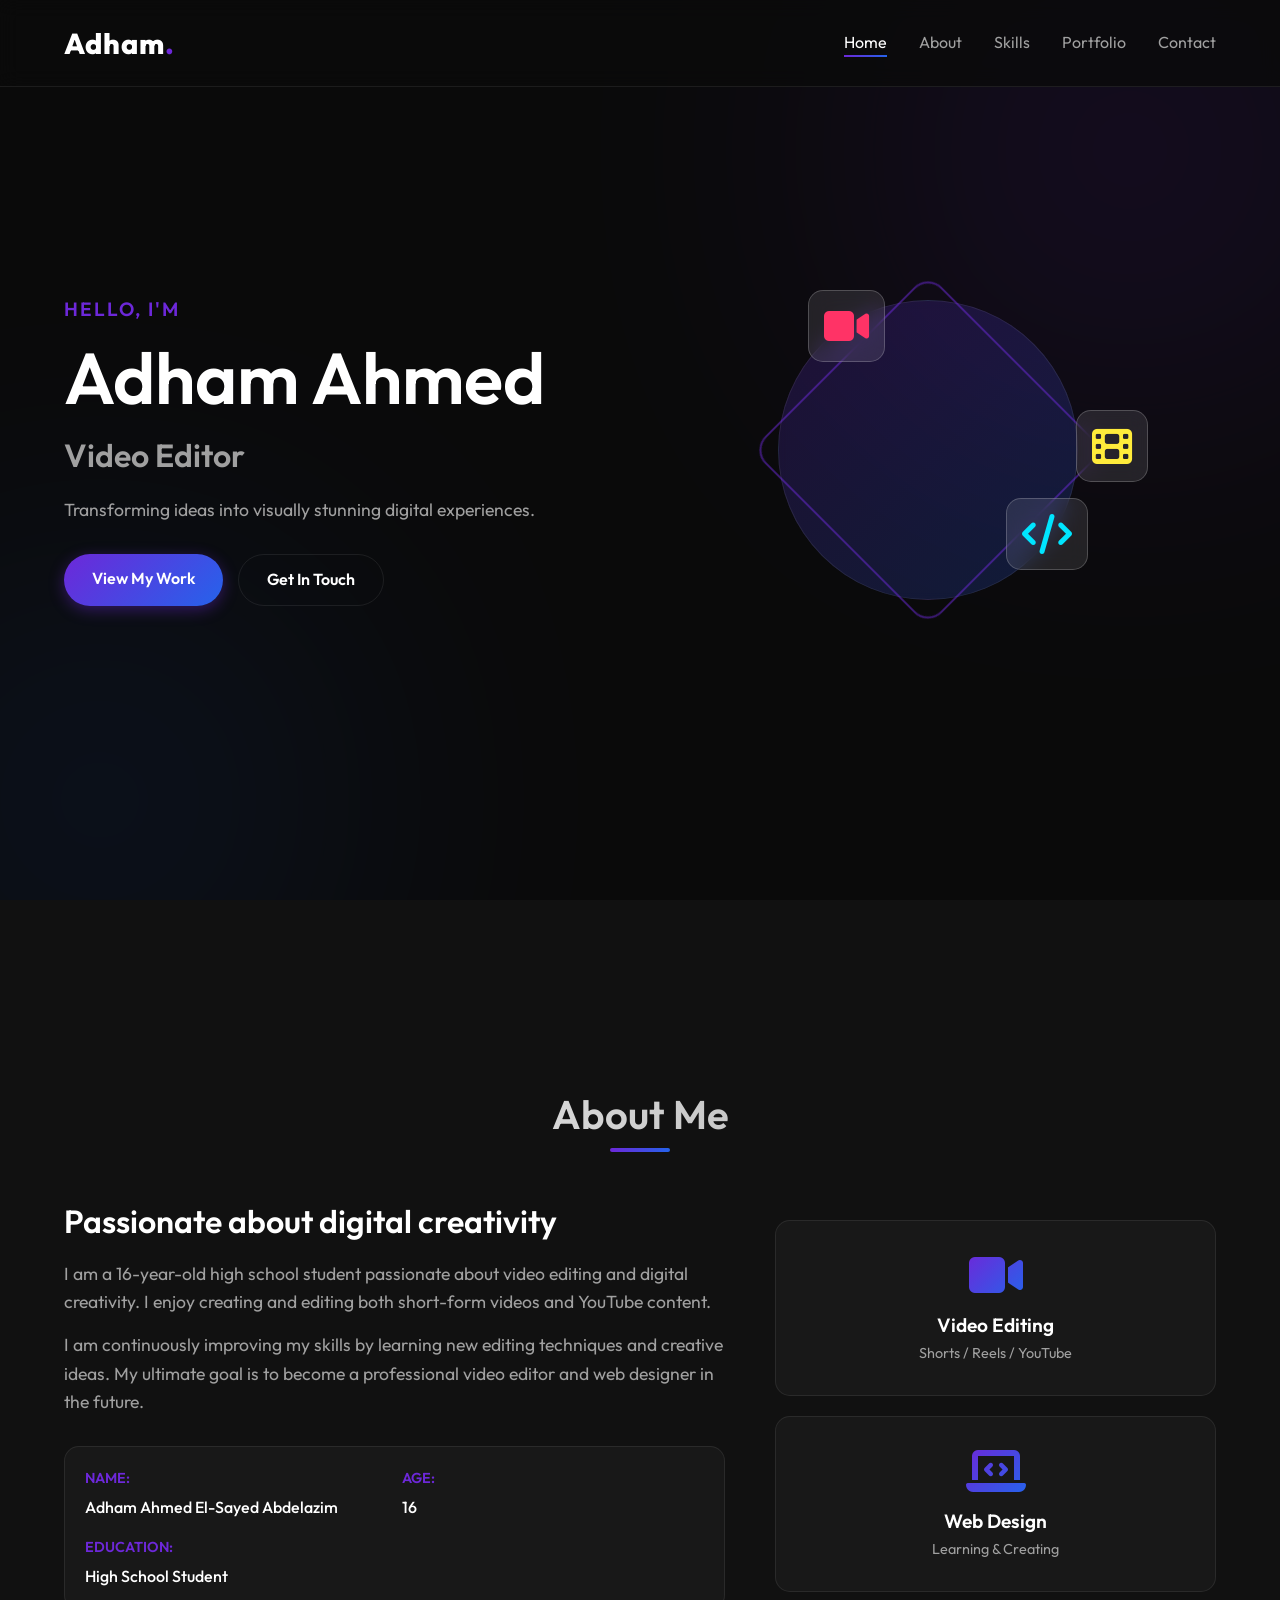
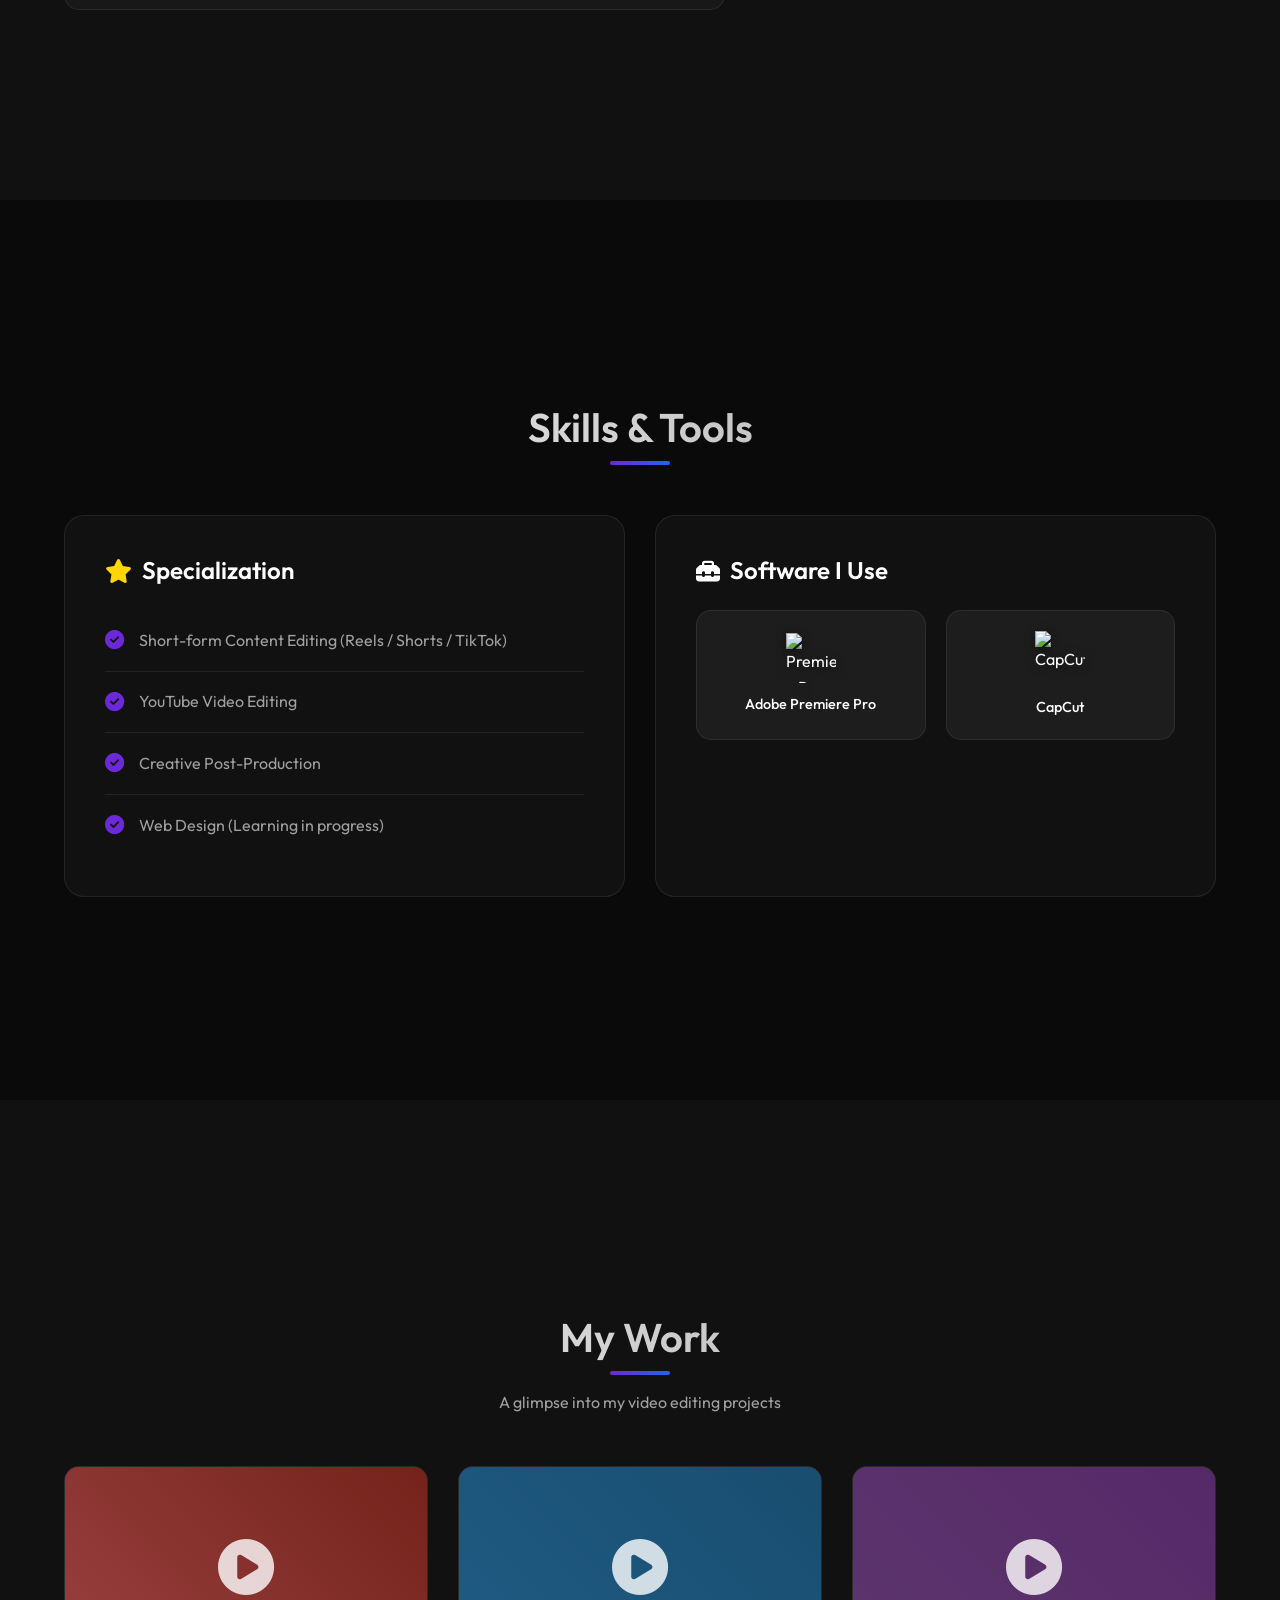
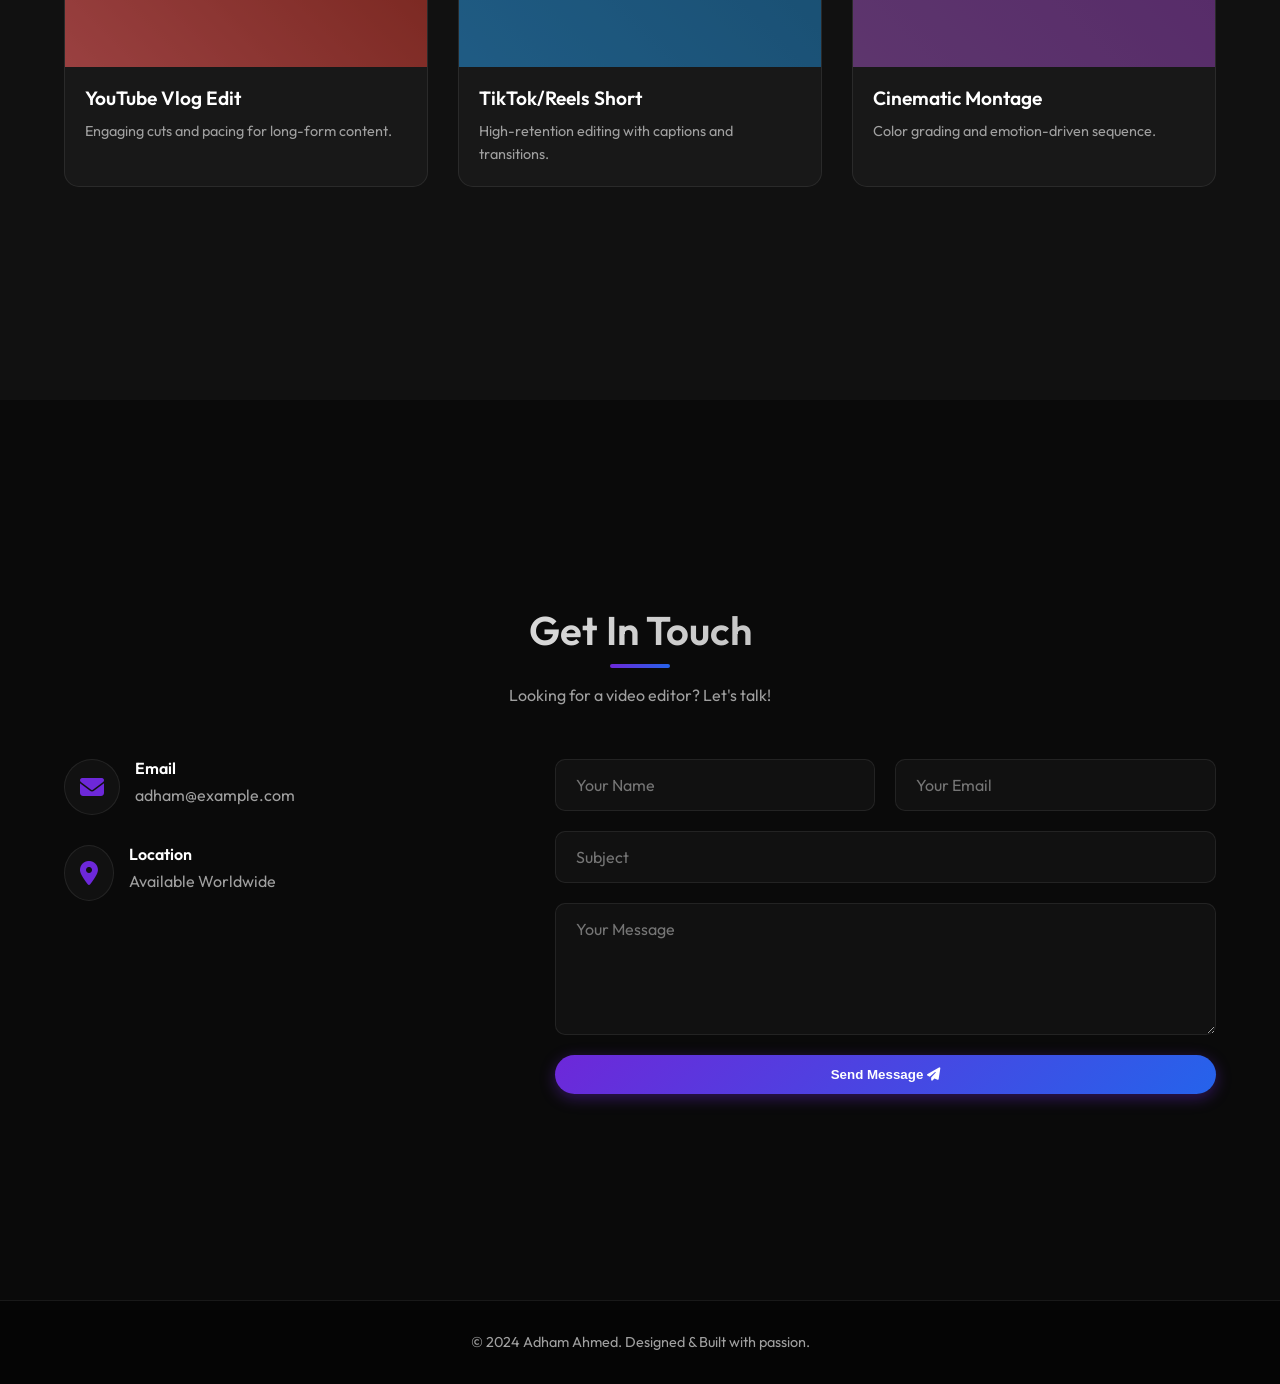
==== index.html @ 8bb05d2c "Add files via upload" ====
<!DOCTYPE html>
<html lang="en">
<head>
    <meta charset="UTF-8">
    <meta name="viewport" content="width=device-width, initial-scale=1.0">
    <title>Adham Ahmed | Video Editor & Web Designer</title>
    <meta name="description" content="Portfolio of Adham Ahmed, Video Editor & Web Designer">
    <link rel="stylesheet" href="style.css">
    <link href="https://fonts.googleapis.com/css2?family=Outfit:wght@300;400;600;800&display=swap" rel="stylesheet">
    <link rel="stylesheet" href="https://cdnjs.cloudflare.com/ajax/libs/font-awesome/6.4.0/css/all.min.css">
</head>
<body>
    <nav>
        <div class="logo">Adham<span>.</span></div>
        <ul class="nav-links">
            <li><a href="#home">Home</a></li>
            <li><a href="#about">About</a></li>
            <li><a href="#skills">Skills</a></li>
            <li><a href="#portfolio">Portfolio</a></li>
            <li><a href="#contact">Contact</a></li>
        </ul>
        <div class="hamburger"><i class="fas fa-bars"></i></div>
    </nav>

    <section id="home" class="hero">
        <div class="hero-content">
            <p class="greeting">Hello, I'm</p>
            <h1>Adham Ahmed</h1>
            <h2 class="typing-text">Video Editor & Web Designer</h2>
            <p class="hero-desc">Transforming ideas into visually stunning digital experiences.</p>
            <div class="hero-btns">
                <a href="#portfolio" class="btn primary">View My Work</a>
                <a href="#contact" class="btn secondary">Get In Touch</a>
            </div>
        </div>
        <div class="hero-visual">
            <div class="abstract-shape">
                <div class="circle"></div>
                <div class="square"></div>
                <i class="fas fa-video floating-icon icon-1"></i>
                <i class="fas fa-code floating-icon icon-2"></i>
                <i class="fas fa-film floating-icon icon-3"></i>
            </div>
        </div>
    </section>

    <section id="about" class="about">
        <div class="section-title">
            <h2>About Me</h2>
            <div class="underline"></div>
        </div>
        <div class="about-container">
            <div class="about-text">
                <h3>Passionate about digital creativity</h3>
                <p>I am a 16-year-old high school student passionate about video editing and digital creativity. I enjoy creating and editing both short-form videos and YouTube content.</p>
                <p>I am continuously improving my skills by learning new editing techniques and creative ideas. My ultimate goal is to become a professional video editor and web designer in the future.</p>
                
                <div class="personal-info">
                    <div class="info-item"><span class="label">Name:</span><span class="value">Adham Ahmed El-Sayed Abdelazim</span></div>
                    <div class="info-item"><span class="label">Age:</span><span class="value">16</span></div>
                    <div class="info-item"><span class="label">Education:</span><span class="value">High School Student</span></div>
                </div>
            </div>
            <div class="about-stats">
                <div class="stat-card">
                    <i class="fas fa-video"></i>
                    <h4>Video Editing</h4>
                    <p>Shorts / Reels / YouTube</p>
                </div>
                <div class="stat-card">
                    <i class="fas fa-laptop-code"></i>
                    <h4>Web Design</h4>
                    <p>Learning & Creating</p>
                </div>
            </div>
        </div>
    </section>

    <section id="skills" class="skills">
        <div class="section-title">
            <h2>Skills & Tools</h2>
            <div class="underline"></div>
        </div>
        <div class="skills-container">
            <div class="skill-category">
                <h3><i class="fas fa-star"></i> Specialization</h3>
                <ul class="skill-list">
                    <li>Short-form Content Editing (Reels / Shorts / TikTok)</li>
                    <li>YouTube Video Editing</li>
                    <li>Creative Post-Production</li>
                    <li>Web Design (Learning in progress)</li>
                </ul>
            </div>
            <div class="tools-category">
                <h3><i class="fas fa-toolbox"></i> Software I Use</h3>
                <div class="tools-grid">
                    <div class="tool-card">
                        <img src="https://upload.wikimedia.org/wikipedia/commons/4/40/Adobe_Premiere_Pro_CC_icon.svg" alt="Premiere Pro" class="tool-icon">
                        <span>Adobe Premiere Pro</span>
                    </div>
                    <div class="tool-card">
                        <img src="https://upload.wikimedia.org/wikipedia/en/2/26/CapCut_logo.png" alt="CapCut" class="tool-icon">
                        <span style="color: white; padding-top: 5px;">CapCut</span>
                    </div>
                </div>
            </div>
        </div>
    </section>

    <section id="portfolio" class="portfolio">
        <div class="section-title">
            <h2>My Work</h2>
            <div class="underline"></div>
            <p class="subtitle">A glimpse into my video editing projects</p>
        </div>
        <div class="portfolio-grid">
            <div class="portfolio-item">
                <div class="portfolio-img placeholder-1"><i class="fas fa-play-circle play-icon"></i></div>
                <div class="portfolio-info"><h3>YouTube Vlog Edit</h3><p>Engaging cuts and pacing for long-form content.</p></div>
            </div>
            <div class="portfolio-item">
                <div class="portfolio-img placeholder-2"><i class="fas fa-play-circle play-icon"></i></div>
                <div class="portfolio-info"><h3>TikTok/Reels Short</h3><p>High-retention editing with captions and transitions.</p></div>
            </div>
            <div class="portfolio-item">
                <div class="portfolio-img placeholder-3"><i class="fas fa-play-circle play-icon"></i></div>
                <div class="portfolio-info"><h3>Cinematic Montage</h3><p>Color grading and emotion-driven sequence.</p></div>
            </div>
        </div>
    </section>

    <section id="contact" class="contact">
        <div class="section-title">
            <h2>Get In Touch</h2>
            <div class="underline"></div>
            <p class="subtitle">Looking for a video editor? Let's talk!</p>
        </div>
        <div class="contact-container">
            <div class="contact-info">
                <div class="contact-item"><i class="fas fa-envelope"></i><div><h4>Email</h4><p>adham@example.com</p></div></div>
                <div class="contact-item"><i class="fas fa-map-marker-alt"></i><div><h4>Location</h4><p>Available Worldwide</p></div></div>
            </div>
            <form class="contact-form">
                <div class="input-group">
                    <input type="text" placeholder="Your Name" required>
                    <input type="email" placeholder="Your Email" required>
                </div>
                <input type="text" placeholder="Subject" required>
                <textarea placeholder="Your Message" rows="5" required></textarea>
                <button type="submit" class="btn primary">Send Message <i class="fas fa-paper-plane"></i></button>
            </form>
        </div>
    </section>

    <footer><p>&copy; 2024 Adham Ahmed. Designed & Built with passion.</p></footer>
    <script src="script.js"></script>
</body>
</html>
---- style.css ----
:root {
    --bg-color: #0a0a0a;
    --bg-secondary: #111111;
    --text-primary: #ffffff;
    --text-secondary: #a0a0a0;
    --accent-color: #6d28d9;
    --accent-glow: rgba(109, 40, 217, 0.4);
    --accent-secondary: #2563eb;
    --surface-color: rgba(255, 255, 255, 0.03);
    --surface-border: rgba(255, 255, 255, 0.08);
    --transition: all 0.3s cubic-bezier(0.25, 0.8, 0.25, 1);
}

* { margin: 0; padding: 0; box-sizing: border-box; }

body {
    font-family: 'Outfit', sans-serif;
    background-color: var(--bg-color);
    color: var(--text-primary);
    line-height: 1.6;
    overflow-x: hidden;
    scroll-behavior: smooth;
}

::-webkit-scrollbar { width: 10px; }
::-webkit-scrollbar-track { background: var(--bg-color); }
::-webkit-scrollbar-thumb { background: #333; border-radius: 5px; }
::-webkit-scrollbar-thumb:hover { background: var(--accent-color); }

h1, h2, h3, h4 { font-weight: 600; line-height: 1.2; }
a { text-decoration: none; color: inherit; }

nav {
    position: fixed; top: 0; width: 100%; padding: 20px 5%;
    display: flex; justify-content: space-between; align-items: center;
    background: rgba(10, 10, 10, 0.8); backdrop-filter: blur(10px);
    z-index: 1000; border-bottom: 1px solid var(--surface-border);
}

.logo { font-size: 1.8rem; font-weight: 800; letter-spacing: 1px; }
.logo span { color: var(--accent-color); }

.nav-links { display: flex; list-style: none; gap: 2rem; }
.nav-links a { font-size: 1rem; color: var(--text-secondary); transition: var(--transition); position: relative; }
.nav-links a:hover, .nav-links a.active { color: var(--text-primary); }
.nav-links a::after {
    content: ''; position: absolute; width: 0; height: 2px;
    bottom: -5px; left: 0;
    background: linear-gradient(90deg, var(--accent-color), var(--accent-secondary));
    transition: var(--transition);
}
.nav-links a:hover::after, .nav-links a.active::after { width: 100%; }

.hamburger { display: none; font-size: 1.5rem; cursor: pointer; }

.btn {
    display: inline-block; padding: 12px 28px; border-radius: 30px;
    font-weight: 600; cursor: pointer; transition: var(--transition); border: none;
}
.btn.primary {
    background: linear-gradient(135deg, var(--accent-color), var(--accent-secondary));
    color: white; box-shadow: 0 4px 15px var(--accent-glow);
}
.btn.primary:hover { transform: translateY(-3px); box-shadow: 0 6px 20px var(--accent-glow); }
.btn.secondary { background: transparent; border: 1px solid var(--surface-border); color: var(--text-primary); }
.btn.secondary:hover { background: var(--surface-color); border-color: var(--accent-color); transform: translateY(-3px); }

section { padding: 100px 5%; min-height: 100vh; display: flex; flex-direction: column; justify-content: center; }
.section-title { text-align: center; margin-bottom: 50px; }
.section-title h2 { font-size: 2.5rem; margin-bottom: 10px; background: linear-gradient(to right, #fff, #a0a0a0); -webkit-background-clip: text; -webkit-text-fill-color: transparent; }
.underline { width: 60px; height: 4px; background: linear-gradient(90deg, var(--accent-color), var(--accent-secondary)); margin: 0 auto; border-radius: 2px; }
.subtitle { margin-top: 15px; color: var(--text-secondary); }

.hero { flex-direction: row; align-items: center; justify-content: space-between; position: relative; overflow: hidden; }
.hero::before { content: ''; position: absolute; width: 500px; height: 500px; background: var(--accent-color); filter: blur(150px); opacity: 0.15; top: -100px; right: -100px; border-radius: 50%; z-index: -1; }
.hero::after { content: ''; position: absolute; width: 400px; height: 400px; background: var(--accent-secondary); filter: blur(150px); opacity: 0.15; bottom: -100px; left: -100px; border-radius: 50%; z-index: -1; }

.hero-content { flex: 1; max-width: 600px; z-index: 1; }
.greeting { font-size: 1.2rem; color: var(--accent-color); font-weight: 600; margin-bottom: 10px; letter-spacing: 2px; text-transform: uppercase; }
.hero h1 { font-size: 4.5rem; margin-bottom: 15px; }
.typing-text { font-size: 2rem; color: var(--text-secondary); margin-bottom: 20px; min-height: 40px; }
.hero-desc { font-size: 1.1rem; color: var(--text-secondary); margin-bottom: 30px; }
.hero-btns { display: flex; gap: 15px; }

.hero-visual { flex: 1; display: flex; justify-content: center; align-items: center; position: relative; z-index: 1; }
.abstract-shape { position: relative; width: 400px; height: 400px; }
.circle { position: absolute; width: 300px; height: 300px; border-radius: 50%; background: linear-gradient(135deg, rgba(109, 40, 217, 0.2), rgba(37, 99, 235, 0.2)); border: 1px solid var(--surface-border); top: 50%; left: 50%; transform: translate(-50%, -50%); animation: float 6s ease-in-out infinite; backdrop-filter: blur(5px); }
.square { position: absolute; width: 250px; height: 250px; border-radius: 20px; border: 2px solid var(--accent-color); top: 50%; left: 50%; transform: translate(-50%, -50%) rotate(45deg); animation: rotate 15s linear infinite; opacity: 0.5; }

.floating-icon { position: absolute; font-size: 2.5rem; color: white; background: rgba(255, 255, 255, 0.1); padding: 15px; border-radius: 15px; border: 1px solid rgba(255, 255, 255, 0.2); backdrop-filter: blur(10px); }
.icon-1 { top: 10%; left: 20%; animation: float 4s ease-in-out infinite alternate; color: #ff3366;}
.icon-2 { bottom: 20%; right: 10%; animation: float 5s ease-in-out infinite alternate-reverse; color: #00e5ff;}
.icon-3 { top: 40%; right: -5%; animation: float 6s ease-in-out infinite alternate; color: #ffeb3b;}

@keyframes float { 0% { transform: translateY(0px) translate(-50%, -50%); } 50% { transform: translateY(-20px) translate(-50%, -50%); } 100% { transform: translateY(0px) translate(-50%, -50%); } }
@keyframes rotate { 0% { transform: translate(-50%, -50%) rotate(0deg); } 100% { transform: translate(-50%, -50%) rotate(360deg); } }

.about { background-color: var(--bg-secondary); }
.about-container { display: flex; gap: 50px; align-items: center; }
.about-text { flex: 1.5; }
.about-text h3 { font-size: 2rem; margin-bottom: 20px; color: var(--text-primary); }
.about-text p { color: var(--text-secondary); margin-bottom: 15px; font-size: 1.1rem; }
.personal-info { margin-top: 30px; display: grid; grid-template-columns: repeat(auto-fit, minmax(200px, 1fr)); gap: 15px; background: var(--surface-color); padding: 20px; border-radius: 15px; border: 1px solid var(--surface-border); }
.info-item { display: flex; flex-direction: column; }
.info-item .label { font-size: 0.9rem; color: var(--accent-color); margin-bottom: 5px; text-transform: uppercase; font-weight: 600; }
.info-item .value { font-weight: 500; }

.about-stats { flex: 1; display: flex; flex-direction: column; gap: 20px; }
.stat-card { background: var(--surface-color); border: 1px solid var(--surface-border); padding: 30px; border-radius: 15px; text-align: center; transition: var(--transition); }
.stat-card:hover { transform: translateY(-5px); border-color: var(--accent-color); box-shadow: 0 10px 30px rgba(0,0,0,0.5); }
.stat-card i { font-size: 3rem; margin-bottom: 15px; background: linear-gradient(135deg, var(--accent-color), var(--accent-secondary)); -webkit-background-clip: text; -webkit-text-fill-color: transparent; }
.stat-card h4 { font-size: 1.2rem; margin-bottom: 5px; }
.stat-card p { color: var(--text-secondary); font-size: 0.9rem; }

.skills-container { display: grid; grid-template-columns: 1fr 1fr; gap: 30px; }
.skill-category, .tools-category { background: var(--surface-color); border: 1px solid var(--surface-border); padding: 40px; border-radius: 20px; }
.skill-category h3, .tools-category h3 { font-size: 1.5rem; margin-bottom: 25px; display: flex; align-items: center; gap: 10px; }
.skill-category h3 i { color: #ffd700; }
.skill-list { list-style: none; }
.skill-list li { padding: 15px 0; border-bottom: 1px solid var(--surface-border); color: var(--text-secondary); display: flex; align-items: center; }
.skill-list li::before { content: '\f058'; font-family: 'Font Awesome 6 Free'; font-weight: 900; color: var(--accent-color); margin-right: 15px; font-size: 1.2rem; }
.skill-list li:last-child { border-bottom: none; }

.tools-grid { display: grid; grid-template-columns: repeat(auto-fit, minmax(120px, 1fr)); gap: 20px; }
.tool-card { background: rgba(255, 255, 255, 0.05); border: 1px solid var(--surface-border); border-radius: 15px; padding: 20px; display: flex; flex-direction: column; align-items: center; justify-content: center; text-align: center; transition: var(--transition); }
.tool-card:hover { background: rgba(255, 255, 255, 0.1); transform: translateY(-5px); }
.tool-icon { width: 50px; height: 50px; object-fit: contain; margin-bottom: 10px; filter: drop-shadow(0 2px 5px rgba(0,0,0,0.5)); }
.tool-card span { font-size: 0.9rem; font-weight: 500; }

.portfolio { background: var(--bg-secondary); }
.portfolio-grid { display: grid; grid-template-columns: repeat(auto-fit, minmax(300px, 1fr)); gap: 30px; }
.portfolio-item { background: var(--surface-color); border-radius: 15px; overflow: hidden; border: 1px solid var(--surface-border); transition: var(--transition); cursor: pointer; }
.portfolio-item:hover { transform: translateY(-10px); box-shadow: 0 15px 30px rgba(0,0,0,0.5); border-color: rgba(255,255,255,0.2); }
.portfolio-img { height: 200px; position: relative; display: flex; justify-content: center; align-items: center; overflow: hidden; }
.portfolio-img::after { content: ''; position: absolute; inset: 0; background: rgba(0,0,0,0.4); transition: var(--transition); }
.portfolio-item:hover .portfolio-img::after { background: rgba(0,0,0,0.1); }
.placeholder-1 { background: linear-gradient(45deg, #ff6b6b, #c0392b); }
.placeholder-2 { background: linear-gradient(45deg, #3498db, #2980b9); }
.placeholder-3 { background: linear-gradient(45deg, #9b59b6, #8e44ad); }
.play-icon { font-size: 3.5rem; color: rgba(255, 255, 255, 0.8); position: relative; z-index: 10; transition: var(--transition); }
.portfolio-item:hover .play-icon { transform: scale(1.1); color: white; filter: drop-shadow(0 0 10px rgba(255,255,255,0.5)); }
.portfolio-info { padding: 20px; }
.portfolio-info h3 { margin-bottom: 10px; font-size: 1.2rem; }
.portfolio-info p { color: var(--text-secondary); font-size: 0.9rem; }

.contact-container { display: grid; grid-template-columns: 1fr 1.5fr; gap: 50px; }
.contact-info { display: flex; flex-direction: column; gap: 30px; }
.contact-item { display: flex; align-items: flex-start; gap: 15px; }
.contact-item i { font-size: 1.5rem; color: var(--accent-color); background: var(--surface-color); padding: 15px; border-radius: 50%; border: 1px solid var(--surface-border); }
.contact-item h4 { margin-bottom: 5px; }
.contact-item p { color: var(--text-secondary); }
.contact-form { display: flex; flex-direction: column; gap: 20px; }
.input-group { display: flex; gap: 20px; }
.input-group input { flex: 1; }
input, textarea { width: 100%; padding: 15px 20px; background: var(--surface-color); border: 1px solid var(--surface-border); border-radius: 10px; color: var(--text-primary); font-family: 'Outfit', sans-serif; font-size: 1rem; transition: var(--transition); }
input:focus, textarea:focus { outline: none; border-color: var(--accent-color); background: rgba(255, 255, 255, 0.05); }

footer { text-align: center; padding: 30px; background: #050505; border-top: 1px solid var(--surface-border); color: var(--text-secondary); font-size: 0.9rem; }

@media (max-width: 900px) {
    .hero { flex-direction: column; text-align: center; padding-top: 150px; }
    .hero-btns { justify-content: center; }
    .hero-visual { margin-top: 50px; transform: scale(0.8); }
    .about-container { flex-direction: column; }
    .skills-container { grid-template-columns: 1fr; }
    .contact-container { grid-template-columns: 1fr; }
    .input-group { flex-direction: column; gap: 20px; }
}

@media (max-width: 768px) {
    .nav-links { display: none; position: absolute; top: 100%; left: 0; width: 100%; background: rgba(10, 10, 10, 0.95); flex-direction: column; padding: 20px; text-align: center; backdrop-filter: blur(10px); }
    .nav-links.active { display: flex; }
    .hamburger { display: block; }
    .hero h1 { font-size: 3rem; }
}
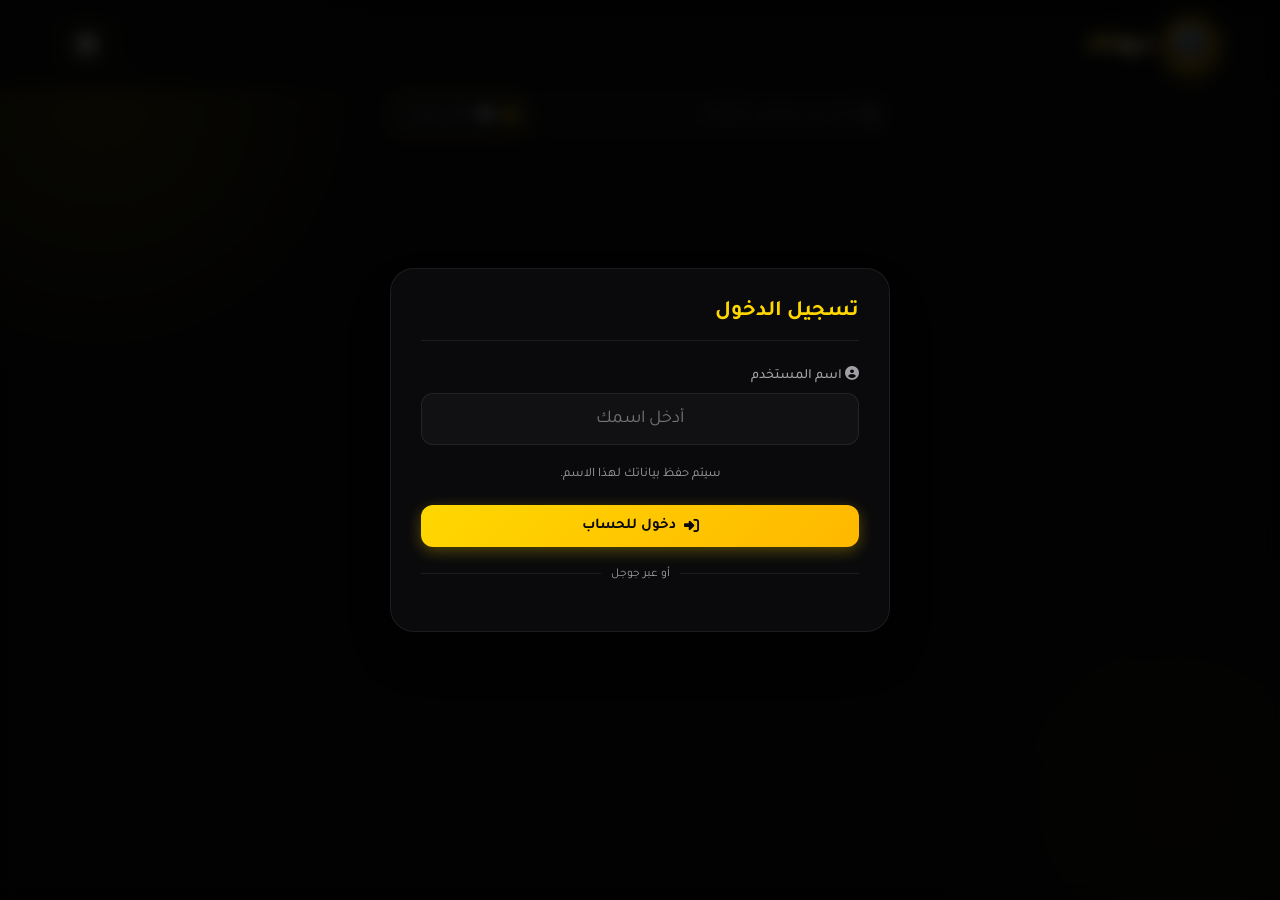
==== commit 7f955eb1: "add new features و update design" ====
--- a/index.html
+++ b/index.html
@@ -1,158 +1,2681 @@
 <!DOCTYPE html>
-<html lang="en">
-<head>
-    <meta charset="UTF-8">
-    <meta name="viewport" content="width=device-width, initial-scale=1.0">
-    <title>Adham Ahmed | Video Editor & Web Designer</title>
-    <meta name="description" content="Portfolio of Adham Ahmed, Video Editor & Web Designer">
-    <link rel="stylesheet" href="style.css">
-    <link href="https://fonts.googleapis.com/css2?family=Outfit:wght@300;400;600;800&display=swap" rel="stylesheet">
-    <link rel="stylesheet" href="https://cdnjs.cloudflare.com/ajax/libs/font-awesome/6.4.0/css/all.min.css">
-</head>
-<body>
-    <nav>
-        <div class="logo">Adham<span>.</span></div>
-        <ul class="nav-links">
-            <li><a href="#home">Home</a></li>
-            <li><a href="#about">About</a></li>
-            <li><a href="#skills">Skills</a></li>
-            <li><a href="#portfolio">Portfolio</a></li>
-            <li><a href="#contact">Contact</a></li>
-        </ul>
-        <div class="hamburger"><i class="fas fa-bars"></i></div>
-    </nav>
-
-    <section id="home" class="hero">
-        <div class="hero-content">
-            <p class="greeting">Hello, I'm</p>
-            <h1>Adham Ahmed</h1>
-            <h2 class="typing-text">Video Editor & Web Designer</h2>
-            <p class="hero-desc">Transforming ideas into visually stunning digital experiences.</p>
-            <div class="hero-btns">
-                <a href="#portfolio" class="btn primary">View My Work</a>
-                <a href="#contact" class="btn secondary">Get In Touch</a>
-            </div>
+<!-- saved from url=(0052)file:///C:/Users/MASTER/Documents/konnash/index.html -->
+<html lang="en" dir="ltr"><head><meta http-equiv="Content-Type" content="text/html; charset=UTF-8">
+    
+    <meta name="viewport" content="width=device-width, initial-scale=1.0, maximum-scale=1.0">
+    <title>Debt Manager | Professional Management</title><!-- Performance & Speed Optimizations -->
+    <link rel="preconnect" href="https://fonts.googleapis.com/">
+    <link rel="preconnect" href="https://fonts.gstatic.com/" crossorigin="">
+    <link rel="preconnect" href="https://cdnjs.cloudflare.com/">
+    <link rel="dns-prefetch" href="https://fonts.googleapis.com/">
+    <link rel="dns-prefetch" href="https://cdnjs.cloudflare.com/">
+
+    <!-- Google Fonts -->
+    <link href="https://fonts.googleapis.com/css2?family=Tajawal:wght@400;500;700;800;900&family=Outfit:wght@400;500;600;700;800;900&display=swap" rel="stylesheet">
+    <!-- FontAwesome CDN for reliability -->
+    <link rel="stylesheet" href="https://cdnjs.cloudflare.com/ajax/libs/font-awesome/6.5.1/css/all.min.css">
+
+    <!-- html2pdf -->
+    <script src="https://cdnjs.cloudflare.com/ajax/libs/html2pdf.js/0.10.1/html2pdf.bundle.min.js"></script>
+    <!-- Google Identity Services -->
+    <script src="https://accounts.google.com/gsi/client" async="" defer=""></script>
+    <!-- Firebase Realtime Database SDK -->
+    <script type="module">
+        import { initializeApp } from "https://www.gstatic.com/firebasejs/12.11.0/firebase-app.js";
+        import { getDatabase, ref, push, set, remove, onValue, off } from "https://www.gstatic.com/firebasejs/12.11.0/firebase-database.js";
+
+        const firebaseConfig = {
+            apiKey: "AIzaSyDfgO7tVjztx4j-4A4RHE8-zeaDYggpnx8",
+            authDomain: "adham-project.firebaseapp.com",
+            databaseURL: "https://adham-project-default-rtdb.europe-west1.firebasedatabase.app",
+            projectId: "adham-project",
+            storageBucket: "adham-project.firebasestorage.app",
+            messagingSenderId: "103669813823",
+            appId: "1:103669813823:web:626f1fb15543ef2fe59e8a",
+            measurementId: "G-2FN5JHRNHK"
+        };
+
+        const firebaseApp = initializeApp(firebaseConfig);
+        const db = getDatabase(firebaseApp);
+
+        // Expose RTDB helpers to the global scope so the main script can call them
+        window._firebase = {
+            db,
+            ref,
+            push,
+            set,
+            remove,
+            onValue,
+            off,
+            unsubscribe: null   // holds the active listener ref for cleanup
+        };
+
+        // Signal that Firebase is ready
+        window.dispatchEvent(new Event('firebase-ready'));
+    </script>
+
+    <style>
+        :root {
+            --bg-main: #0a0a0c;
+            --bg-card: rgba(26, 26, 30, 0.7);
+            --bg-card-hover: rgba(35, 35, 40, 0.9);
+            --accent-primary: #FFD700;
+            --accent-secondary: #ffb800;
+            --accent-glow: rgba(255, 215, 0, 0.3);
+            --text-primary: #ffffff;
+            --text-secondary: #a0a0a5;
+            --border-color: rgba(255, 255, 255, 0.08);
+            --success: #00e676;
+            --success-bg: rgba(0, 230, 118, 0.1);
+            --danger: #ff3d00;
+            --danger-bg: rgba(255, 61, 0, 0.1);
+            --glass-blur: blur(12px);
+            --theme-icon: "\f185"; /* sun icon */
+        }
+
+        /* Blue/Indigo Theme */
+        body.theme-indigo {
+            --bg-main: #050a15;
+            --bg-card: rgba(10, 20, 40, 0.7);
+            --bg-card-hover: rgba(15, 30, 60, 0.9);
+            --accent-primary: #4cc9f0;
+            --accent-secondary: #4361ee;
+            --accent-glow: rgba(76, 201, 240, 0.2);
+            --border-color: rgba(76, 201, 240, 0.15);
+        }
+
+        /* Emerald/Green Theme */
+        body.theme-emerald {
+            --bg-main: #050f0c;
+            --bg-card: rgba(10, 30, 25, 0.7);
+            --bg-card-hover: rgba(15, 40, 35, 0.9);
+            --accent-primary: #2ecc71;
+            --accent-secondary: #27ae60;
+            --accent-glow: rgba(46, 204, 113, 0.2);
+            --border-color: rgba(46, 204, 113, 0.15);
+        }
+
+        /* Ruby/Red Theme */
+        body.theme-ruby {
+            --bg-main: #100505;
+            --bg-card: rgba(30, 10, 10, 0.7);
+            --bg-card-hover: rgba(40, 15, 15, 0.9);
+            --accent-primary: #ff4d4d;
+            --accent-secondary: #d63031;
+            --accent-glow: rgba(255, 77, 77, 0.2);
+            --border-color: rgba(255, 77, 77, 0.15);
+        }
+
+        * {
+            margin: 0;
+            padding: 0;
+            box-sizing: border-box;
+        }
+
+        body {
+            font-family: 'Tajawal', 'Outfit', sans-serif;
+            background-color: var(--bg-main);
+            color: var(--text-primary);
+            min-height: 100vh;
+            overflow-x: hidden;
+            position: relative;
+        }
+
+        /* Ambient Background Glow */
+        .ambient-glow {
+            position: fixed;
+            width: 600px;
+            height: 600px;
+            background: radial-gradient(circle, var(--accent-glow) 0%, transparent 70%);
+            top: -200px;
+            left: -200px;
+            z-index: -1;
+            opacity: 0.5;
+            pointer-events: none;
+            animation: float 10s infinite alternate ease-in-out;
+        }
+
+        .ambient-glow.right {
+            top: auto;
+            bottom: -200px;
+            left: auto;
+            right: -200px;
+            background: radial-gradient(circle, rgba(255, 215, 0, 0.1) 0%, transparent 70%);
+            animation: float-reverse 12s infinite alternate;
+        }
+
+        @keyframes float {
+            0% {
+                transform: translate(0, 0);
+            }
+
+            100% {
+                transform: translate(50px, 50px);
+            }
+        }
+
+        @keyframes float-reverse {
+            0% {
+                transform: translate(0, 0);
+            }
+
+            100% {
+                transform: translate(-50px, -50px);
+            }
+        }
+
+        /* Header */
+        header {
+            display: flex;
+            justify-content: space-between;
+            align-items: center;
+            padding: 20px 5%;
+            background: rgba(10, 10, 12, 0.8);
+            backdrop-filter: var(--glass-blur);
+            -webkit-backdrop-filter: var(--glass-blur);
+            border-bottom: 1px solid var(--border-color);
+            position: sticky;
+            top: 0;
+            z-index: 100;
+        }
+
+        .logo {
+            display: flex;
+            align-items: center;
+            gap: 12px;
+        }
+
+        .logo img {
+            height: 48px;
+            width: 48px;
+            border-radius: 50%;
+            object-fit: cover;
+            background: transparent;
+            filter: drop-shadow(0 4px 12px rgba(255, 215, 0, 0.4));
+        }
+
+        .logo-text {
+            font-size: 26px;
+            font-weight: 800;
+            background: linear-gradient(135deg, var(--accent-primary), #fff);
+            background-clip: text;
+            -webkit-background-clip: text;
+            -webkit-text-fill-color: transparent;
+        }
+
+        .btn {
+            padding: 12px 24px;
+            border: none;
+            border-radius: 12px;
+            cursor: pointer;
+            font-family: inherit;
+            font-weight: 700;
+            font-size: 15px;
+            transition: all 0.3s cubic-bezier(0.25, 0.8, 0.25, 1);
+            display: inline-flex;
+            align-items: center;
+            gap: 8px;
+            justify-content: center;
+        }
+
+        .btn-outline {
+            background: transparent;
+            color: var(--accent-primary);
+            border: 2px solid var(--accent-primary);
+        }
+
+        .btn-outline:hover {
+            background: var(--accent-primary);
+            color: var(--bg-main);
+            box-shadow: 0 0 20px var(--accent-glow);
+            transform: translateY(-2px);
+        }
+
+        .btn-primary {
+            background: linear-gradient(135deg, var(--accent-primary), var(--accent-secondary));
+            color: var(--bg-main);
+            box-shadow: 0 4px 15px var(--accent-glow);
+        }
+
+        .btn-primary:hover {
+            transform: translateY(-3px);
+            box-shadow: 0 8px 25px var(--accent-glow);
+            filter: brightness(1.1);
+        }
+
+        /* Hero */
+        .hero {
+            text-align: center;
+            padding: 100px 20px 60px;
+            max-width: 800px;
+            margin: 0 auto;
+            animation: fadeUp 1s forwards;
+            opacity: 0;
+            transform: translateY(30px);
+        }
+
+        .hero h1 {
+            font-size: 48px;
+            font-weight: 800;
+            margin-bottom: 20px;
+            line-height: 1.2;
+        }
+
+        .hero h1 span {
+            color: var(--accent-primary);
+            position: relative;
+        }
+
+        .hero p {
+            font-size: 20px;
+            color: var(--text-secondary);
+            margin-bottom: 40px;
+            font-weight: 400;
+        }
+
+        /* Stats Section */
+        .stats {
+            display: grid;
+            grid-template-columns: repeat(auto-fit, minmax(280px, 1fr));
+            gap: 25px;
+            padding: 0 5%;
+            margin-bottom: 60px;
+            justify-content: center;
+        }
+
+        .card {
+            background: var(--bg-card);
+            backdrop-filter: var(--glass-blur);
+            border: 1px solid var(--border-color);
+            padding: 35px 25px;
+            border-radius: 20px;
+            text-align: center;
+            transition: all 0.4s;
+            position: relative;
+            overflow: hidden;
+        }
+
+        .card:hover {
+            transform: translateY(-8px);
+            background: var(--bg-card-hover);
+            border-color: rgba(255, 215, 0, 0.2);
+            box-shadow: 0 15px 35px rgba(0, 0, 0, 0.4);
+        }
+
+        .card-icon {
+            font-size: 32px;
+            color: var(--accent-primary);
+            margin-bottom: 15px;
+            opacity: 0.8;
+        }
+
+        .card h2 {
+            font-size: 42px;
+            font-weight: 800;
+            color: var(--text-primary);
+            margin-bottom: 10px;
+            font-family: 'Outfit', sans-serif;
+        }
+
+        .card p {
+            color: var(--text-secondary);
+            font-size: 16px;
+            font-weight: 500;
+        }
+
+        /* Table */
+        .debts {
+            padding: 0 5% 80px;
+        }
+
+        .section-header {
+            display: flex;
+            justify-content: space-between;
+            align-items: center;
+            margin-bottom: 30px;
+        }
+
+        .debts h2 {
+            font-size: 28px;
+            font-weight: 700;
+            display: flex;
+            align-items: center;
+            gap: 12px;
+        }
+
+        .debts h2 i {
+            color: var(--accent-primary);
+        }
+
+        .table-container {
+            background: var(--bg-card);
+            border: 1px solid var(--border-color);
+            border-radius: 20px;
+            overflow: hidden;
+            box-shadow: 0 10px 30px rgba(0, 0, 0, 0.2);
+        }
+
+        table {
+            width: 100%;
+            border-collapse: collapse;
+            text-align: right;
+        }
+
+        thead {
+            background: rgba(0, 0, 0, 0.3);
+        }
+
+        th {
+            padding: 20px;
+            font-weight: 600;
+            color: var(--text-secondary);
+            font-size: 14px;
+            border-bottom: 1px solid var(--border-color);
+        }
+
+        td {
+            padding: 20px;
+            font-weight: 500;
+            border-bottom: 1px solid var(--border-color);
+        }
+
+        tbody tr:hover {
+            background: rgba(255, 255, 255, 0.03);
+        }
+
+        tbody tr:last-child td {
+            border-bottom: none;
+        }
+
+        .user-cell {
+            display: flex;
+            align-items: center;
+            gap: 12px;
+        }
+
+        .avatar {
+            width: 40px;
+            height: 40px;
+            border-radius: 50%;
+            background: var(--accent-glow);
+            color: var(--accent-primary);
+            border: 1px solid rgba(255, 215, 0, 0.2);
+            display: flex;
+            justify-content: center;
+            align-items: center;
+            font-weight: 700;
+        }
+
+        .amount {
+            font-family: 'Outfit', sans-serif;
+            font-weight: 700;
+            font-size: 16px;
+        }
+
+        .badge {
+            padding: 6px 14px;
+            border-radius: 20px;
+            font-size: 13px;
+            font-weight: 700;
+            display: inline-block;
+        }
+
+        .badge.unpaid {
+            background: rgba(255, 215, 0, 0.1);
+            color: var(--accent-primary);
+            border: 1px solid rgba(255, 215, 0, 0.2);
+        }
+
+        .badge.paid {
+            background: var(--success-bg);
+            color: var(--success);
+            border: 1px solid rgba(0, 230, 118, 0.2);
+        }
+
+        .actions {
+            display: flex;
+            gap: 10px;
+        }
+
+        .action-btn {
+            background: transparent;
+            border: none;
+            color: var(--text-secondary);
+            width: 35px;
+            height: 35px;
+            border-radius: 8px;
+            cursor: pointer;
+            transition: 0.2s;
+            display: flex;
+            justify-content: center;
+            align-items: center;
+        }
+
+        .action-btn:hover {
+            background: rgba(255, 255, 255, 0.1);
+            color: var(--text-primary);
+        }
+
+        .action-btn.edit:hover {
+            color: var(--accent-primary);
+        }
+
+        .action-btn.delete:hover {
+            color: var(--danger);
+        }
+
+        .action-btn.whatsapp {
+            color: #25D366;
+        }
+        
+        .action-btn.whatsapp:hover {
+            color: #128C7E;
+            transform: scale(1.1);
+        }
+
+        /* WhatsApp Green */
+
+        /* Modals */
+        .modal-overlay {
+            position: fixed;
+            top: 0;
+            left: 0;
+            width: 100%;
+            height: 100%;
+            background: rgba(0, 0, 0, 0.8);
+            backdrop-filter: blur(8px);
+            -webkit-backdrop-filter: blur(8px);
+            display: flex;
+            align-items: center;
+            justify-content: center;
+            z-index: 1000;
+            opacity: 0;
+            visibility: hidden;
+            transition: all 0.3s ease;
+        }
+
+        .modal-overlay.active {
+            opacity: 1;
+            visibility: visible;
+        }
+
+        .modal {
+            background: var(--bg-main);
+            border: 1px solid var(--border-color);
+            border-radius: 24px;
+            width: 90%;
+            max-width: 500px;
+            padding: 30px;
+            transform: translateY(30px) scale(0.95);
+            transition: all 0.4s cubic-bezier(0.16, 1, 0.3, 1);
+            box-shadow: 0 25px 50px rgba(0, 0, 0, 0.5);
+            position: relative;
+            max-height: 90vh;
+            overflow-y: auto;
+        }
+
+        .modal-overlay.active .modal {
+            transform: translateY(0) scale(1);
+        }
+
+        .modal-header {
+            display: flex;
+            justify-content: space-between;
+            align-items: center;
+            margin-bottom: 25px;
+            border-bottom: 1px solid var(--border-color);
+            padding-bottom: 15px;
+        }
+
+        .modal-header h3 {
+            font-size: 22px;
+            font-weight: 700;
+            color: var(--accent-primary);
+        }
+
+        .close-btn {
+            background: transparent;
+            border: none;
+            color: var(--text-secondary);
+            font-size: 24px;
+            cursor: pointer;
+            transition: 0.3s;
+        }
+
+        .close-btn:hover {
+            color: var(--danger);
+            transform: rotate(90deg);
+        }
+
+        .form-group {
+            margin-bottom: 20px;
+        }
+
+        .form-group label {
+            display: block;
+            margin-bottom: 8px;
+            font-size: 14px;
+            color: var(--text-secondary);
+            font-weight: 500;
+        }
+
+        .form-control {
+            width: 100%;
+            padding: 14px 18px;
+            border-radius: 12px;
+            border: 1px solid var(--border-color);
+            background: rgba(255, 255, 255, 0.03);
+            color: var(--text-primary);
+            font-family: inherit;
+            font-size: 15px;
+            transition: 0.3s;
+        }
+
+        .form-control:focus {
+            outline: none;
+            border-color: var(--accent-primary);
+            background: rgba(255, 215, 0, 0.05);
+            box-shadow: 0 0 0 4px rgba(255, 215, 0, 0.1);
+        }
+
+        .modal-footer {
+            display: flex;
+            gap: 15px;
+            margin-top: 30px;
+            padding-top: 20px;
+            border-top: 1px solid var(--border-color);
+        }
+
+        .amount-adjust-group {
+            display: flex;
+            gap: 10px;
+            align-items: center;
+        }
+
+        .amount-adjust-group input {
+            flex: 1;
+            text-align: center;
+            font-family: 'Outfit';
+            font-weight: bold;
+            font-size: 18px;
+        }
+
+        .btn-action {
+            padding: 12px 20px;
+            border-radius: 12px;
+            font-weight: 700;
+            cursor: pointer;
+            border: 2px solid transparent;
+            transition: 0.3s;
+            font-family: inherit;
+            min-width: 90px;
+        }
+
+        .btn-payment {
+            background: var(--danger-bg);
+            border-color: rgba(255, 61, 0, 0.3);
+            color: var(--danger);
+        }
+
+        .btn-payment:hover {
+            background: var(--danger);
+            color: white;
+        }
+
+        .btn-invoice {
+            background: var(--success-bg);
+            border-color: rgba(0, 230, 118, 0.3);
+            color: var(--success);
+        }
+
+        .btn-invoice:hover {
+            background: var(--success);
+            color: white;
+        }
+
+        /* Tabs */
+        .tabs-container {
+            display: flex;
+            justify-content: center;
+            margin-bottom: 30px;
+            padding: 0 5%;
+            gap: 15px;
+        }
+
+        .tab-btn {
+            padding: 12px 30px;
+            border-radius: 15px;
+            border: 1px solid var(--border-color);
+            background: var(--bg-card);
+            color: var(--text-secondary);
+            font-family: inherit;
+            font-weight: 700;
+            cursor: pointer;
+            transition: all 0.3s;
+            display: flex;
+            align-items: center;
+            gap: 10px;
+        }
+
+        .tab-btn.active {
+            background: var(--accent-primary);
+            color: var(--bg-main);
+            border-color: var(--accent-primary);
+            box-shadow: 0 0 20px var(--accent-glow);
+        }
+
+        .tab-btn:hover:not(.active) {
+            background: var(--bg-card-hover);
+            border-color: rgba(255, 215, 0, 0.3);
+            color: #fff;
+        }
+
+        #factorySection {
+            display: none;
+        }
+
+        /* Edit History List */
+        .history-container {
+            margin-top: 25px;
+            background: rgba(0, 0, 0, 0.2);
+            border: 1px solid var(--border-color);
+            border-radius: 12px;
+            max-height: 250px;
+            overflow-y: auto;
+            padding: 10px;
+        }
+
+        .history-item {
+            padding: 15px;
+            border-bottom: 1px solid rgba(255, 255, 255, 0.05);
+            display: flex;
+            flex-direction: column;
+            gap: 8px;
+        }
+
+        .history-item:last-child {
+            border-bottom: none;
+        }
+
+        .history-top {
+            display: flex;
+            justify-content: space-between;
+            align-items: center;
+        }
+
+        .history-date {
+            font-family: 'Outfit';
+            font-size: 13px;
+            color: var(--text-secondary);
+            display: flex;
+            align-items: center;
+            gap: 5px;
+        }
+
+        .history-val {
+            font-family: 'Outfit';
+            font-weight: 700;
+            font-size: 15px;
+        }
+
+        .history-val.increase {
+            color: var(--success);
+        }
+
+        .history-val.decrease {
+            color: var(--danger);
+        }
+
+        .history-val.neutral {
+            color: var(--accent-primary);
+        }
+
+        .history-note {
+            font-size: 14px;
+            padding: 8px 12px;
+            border-radius: 8px;
+            background: rgba(255, 255, 255, 0.03);
+            border-right: 3px solid var(--accent-primary);
+            color: #ddd;
+            line-height: 1.4;
+        }
+
+        #receipt-container {
+            display: none;
+        }
+
+        /* Voice Notes Styling */
+        .notes-wrapper {
+            position: relative;
+        }
+
+        .mic-btn {
+            position: absolute;
+            left: 10px;
+            bottom: 10px;
+            background: var(--bg-card);
+            border: 1px solid var(--border-color);
+            color: var(--text-secondary);
+            width: 40px;
+            height: 40px;
+            border-radius: 50%;
+            display: flex;
+            align-items: center;
+            justify-content: center;
+            cursor: pointer;
+            transition: 0.3s;
+            z-index: 5;
+        }
+
+        .mic-btn:hover {
+            color: var(--accent-primary);
+            border-color: var(--accent-primary);
+            background: rgba(255, 215, 0, 0.05);
+        }
+
+        .mic-btn.recording {
+            color: var(--danger);
+            border-color: var(--danger);
+            animation: pulse-red 1.5s infinite;
+            background: rgba(255, 61, 0, 0.1);
+        }
+
+        @keyframes pulse-red {
+            0% {
+                box-shadow: 0 0 0 0 rgba(255, 61, 0, 0.4);
+            }
+
+            70% {
+                box-shadow: 0 0 0 10px rgba(255, 61, 0, 0);
+            }
+
+            100% {
+                box-shadow: 0 0 0 0 rgba(255, 61, 0, 0);
+            }
+        }
+
+        @keyframes fadeUp {
+            0% {
+                opacity: 0;
+                transform: translateY(30px);
+            }
+
+            100% {
+                opacity: 1;
+                transform: translateY(0);
+            }
+        }
+
+        @media (max-width: 768px) {
+            header {
+                flex-direction: row;
+                justify-content: space-between;
+                align-items: center;
+                gap: 15px;
+                padding: 15px 5%;
+                margin-bottom: 10px;
+            }
+
+            header div {
+                flex-wrap: wrap;
+                justify-content: flex-end;
+            }
+
+            header .btn:not(.settings-btn) {
+                flex: 1;
+                min-width: 140px;
+                font-size: 13px;
+                padding: 10px;
+            }
+
+            .hero {
+                padding: 20px 15px 30px;
+            }
+
+            .hero h1 {
+                font-size: 30px;
+                margin-bottom: 15px;
+            }
+
+            .hero p {
+                font-size: 16px;
+                margin-bottom: 25px;
+                display: none;
+            }
+
+            /* Hide long text on mobile */
+            .hero .btn-primary {
+                width: 100%;
+                font-size: 16px;
+                padding: 15px;
+            }
+
+            .stats {
+                grid-template-columns: 1fr 1fr;
+                gap: 10px;
+                padding: 0 10px;
+                margin-bottom: 30px;
+            }
+
+            .card {
+                padding: 15px 10px;
+                border-radius: 15px;
+            }
+
+            .card-icon {
+                font-size: 24px;
+                margin-bottom: 10px;
+            }
+
+            .card h2 {
+                font-size: 26px;
+                margin-bottom: 5px;
+            }
+
+            .card p {
+                font-size: 12px;
+            }
+
+            .tabs-container {
+                flex-direction: row;
+                padding: 0 10px;
+                gap: 8px;
+                margin-bottom: 20px;
+            }
+
+            .tab-btn {
+                flex: 1;
+                padding: 10px;
+                font-size: 12px;
+                justify-content: center;
+                border-radius: 10px;
+            }
+
+            .tab-btn i {
+                font-size: 14px;
+            }
+
+            /* Hide icons to save space */
+
+            .debts {
+                padding: 0 10px 40px;
+            }
+
+            .section-header {
+                flex-direction: column;
+                gap: 15px;
+                margin-bottom: 20px;
+                text-align: center;
+            }
+
+            .section-header h2 {
+                font-size: 20px;
+                justify-content: center;
+            }
+
+            div.padding-container {
+                padding: 0 10px !important;
+            }
+
+            .form-control[placeholder="بحث عن اسم في القائمة الحالية..."] {
+                font-size: 13px;
+            }
+
+            /* Mobile Table as Cards */
+            .table-container {
+                overflow: visible;
+                border: none;
+                background: transparent;
+                box-shadow: none;
+            }
+
+            table,
+            thead,
+            tbody,
+            th,
+            td,
+            tr {
+                display: block;
+                width: 100%;
+            }
+
+            table {
+                min-width: 100%;
+            }
+
+            thead {
+                display: none;
+            }
+
+            /* Hide headers */
+            tbody tr {
+                background: rgba(26, 26, 30, 0.9);
+                border: 1px solid var(--border-color);
+                border-radius: 16px;
+                margin-bottom: 20px;
+                padding: 15px;
+                backdrop-filter: var(--glass-blur);
+                box-shadow: 0 4px 15px rgba(0, 0, 0, 0.1);
+            }
+
+            tbody tr:hover {
+                transform: none;
+                box-shadow: 0 4px 15px rgba(0, 0, 0, 0.1);
+            }
+
+            td {
+                display: flex;
+                justify-content: space-between;
+                align-items: center;
+                padding: 12px 5px !important;
+                border-bottom: 1px dashed rgba(255, 255, 255, 0.08);
+                /* Better separation */
+                font-size: 14px !important;
+                text-align: left;
+            }
+
+            td:last-child {
+                border-bottom: none;
+                padding-bottom: 0 !important;
+                margin-top: 10px;
+            }
+
+            td::before {
+                content: attr(data-label);
+                font-weight: 700;
+                color: var(--text-secondary);
+                font-size: 13px;
+            }
+
+            .user-cell {
+                display: flex;
+                align-items: center;
+                justify-content: flex-start;
+                gap: 12px;
+                width: 100%;
+            }
+
+            td:first-child::before {
+                display: none;
+            }
+
+            td:first-child {
+                padding-top: 5px !important;
+                padding-bottom: 15px !important;
+                border-bottom: 1px solid rgba(255, 215, 0, 0.15);
+                margin-bottom: 5px;
+            }
+
+            .avatar {
+                width: 42px;
+                height: 42px;
+                font-size: 16px;
+            }
+
+            .amount {
+                font-size: 16px;
+                font-weight: 800;
+                color: var(--text-primary);
+            }
+
+            .action-btn {
+                width: 40px;
+                height: 40px;
+                font-size: 16px;
+                flex: 1;
+                max-width: 80px;
+                border: 1px solid rgba(255, 255, 255, 0.05);
+                background: rgba(0, 0, 0, 0.2);
+            }
+
+            .actions {
+                width: 100%;
+                gap: 12px;
+                justify-content: center;
+            }
+
+            .modal {
+                width: 95%;
+                padding: 20px;
+                border-radius: 16px;
+                margin: 10px;
+                max-height: 85vh;
+            }
+
+            .modal-header h3 {
+                font-size: 18px;
+            }
+
+            .close-btn {
+                font-size: 20px;
+            }
+
+            .form-group label {
+                font-size: 13px;
+                margin-bottom: 5px;
+            }
+
+            .form-control {
+                padding: 12px;
+                font-size: 14px;
+            }
+
+            .amount-adjust-group {
+                flex-wrap: wrap;
+            }
+
+            .amount-adjust-group input {
+                width: 100%;
+                order: -1;
+                margin-bottom: 10px;
+            }
+
+            .amount-adjust-group button {
+                flex: 1;
+                padding: 10px;
+                font-size: 13px;
+            }
+
+            .modal-footer {
+                flex-direction: column;
+                gap: 10px;
+                margin-top: 20px;
+                padding-top: 15px;
+            }
+
+            .modal-footer .btn {
+                width: 100%;
+                justify-content: center;
+                font-size: 14px;
+                padding: 12px;
+            }
+
+            /* Stats cards specific fixed on mobile */
+            .stats .card:nth-child(1),
+            .stats .card:nth-child(4) {
+                grid-column: span 2;
+            }
+        }
+
+        /* ===== Toast ===== */
+        .toast {
+            position: fixed;
+            bottom: 24px;
+            left: 50%;
+            transform: translateX(-50%) translateY(20px);
+            background: rgba(20, 20, 24, 0.95);
+            color: #fff;
+            padding: 13px 24px;
+            border-radius: 14px;
+            box-shadow: 0 0 0 1px rgba(255, 255, 255, 0.08), 0 8px 24px rgba(0, 0, 0, 0.5);
+            opacity: 0;
+            transition: opacity 0.3s ease, transform 0.3s ease;
+            z-index: 9999;
+            font-size: 15px;
+            font-weight: 600;
+            white-space: nowrap;
+            pointer-events: none;
+            display: flex;
+            align-items: center;
+            gap: 10px;
+        }
+
+        .toast.show {
+            opacity: 1;
+            transform: translateX(-50%) translateY(0);
+        }
+
+        .toast.success {
+            border-left: 4px solid #00e676;
+        }
+
+        .toast.error {
+            border-left: 4px solid #ff3d00;
+        }
+
+        .toast.info {
+            border-left: 4px solid var(--accent-primary);
+        }
+
+        /* ===== Empty State ===== */
+        .empty {
+            text-align: center;
+            padding: 50px 20px;
+            opacity: 0.6;
+            font-size: 16px;
+            color: var(--text-secondary);
+        }
+
+        .empty i {
+            font-size: 40px;
+            margin-bottom: 12px;
+            display: block;
+            color: var(--accent-primary);
+            opacity: 0.5;
+        }
+
+        /* Contact Picker Hover */
+        #pickContactBtn:hover {
+            background: var(--accent-primary) !important;
+            color: var(--bg-main) !important;
+        }
+
+        /* Performance Hints */
+        .ambient-glow {
+            will-change: transform;
+            transition: opacity 0.5s;
+        }
+
+        .hero {
+            will-change: transform, opacity;
+        }
+
+        .table-container {
+            contain: content;
+        }
+
+        @keyframes float {
+            0% {
+                transform: translate3d(0, 0, 0);
+            }
+
+            100% {
+                transform: translate3d(50px, 50px, 0);
+            }
+        }
+
+        @keyframes float-reverse {
+            0% {
+                transform: translate3d(0, 0, 0);
+            }
+
+            100% {
+                transform: translate3d(-50px, -50px, 0);
+            }
+        }
+        /* Settings Dropdown */
+        .settings-selector { position: relative; z-index: 1001; }
+        .settings-btn {
+            background: rgba(255, 255, 255, 0.05); border: 1px solid var(--border-color);
+            width: 45px; height: 45px; border-radius: 12px; color: var(--text-primary);
+            display: flex; align-items: center; justify-content: center;
+            cursor: pointer; transition: 0.3s; font-size: 18px;
+        }
+        .settings-btn:hover {
+            background: rgba(255, 255, 255, 0.1); border-color: var(--accent-primary);
+            transform: rotate(90deg);
+        }
+        .settings-dropdown {
+            position: absolute; top: calc(100% + 10px); left: 0; right: auto;
+            background: rgba(15, 15, 20, 0.95); border: 1px solid var(--border-color);
+            border-radius: 15px; width: 260px; display: none; flex-direction: column;
+            padding: 10px; box-shadow: 0 10px 30px rgba(0, 0, 0, 0.5);
+            backdrop-filter: var(--glass-blur); animation: fadeIn 0.2s ease-out;
+            transform-origin: top left;
+        }
+        .settings-dropdown.show { display: flex; }
+        .settings-item {
+            padding: 12px 15px; border-radius: 8px; display: flex; align-items: center;
+            gap: 12px; cursor: pointer; transition: 0.2s; font-size: 14px;
+            color: var(--text-primary); font-weight: 600;
+        }
+        .settings-item:hover { background: rgba(255, 215, 0, 0.1); color: var(--accent-primary); }
+        .settings-item i { width: 20px; text-align: center; font-size: 16px; }
+        .settings-divider { height: 1px; background: var(--border-color); margin: 8px 0; }
+        .settings-group-title {
+            padding: 5px 15px; font-size: 11px; color: var(--text-secondary);
+            text-transform: uppercase; display: flex; align-items: center; gap: 8px; margin-top: 5px;
+        }
+        .settings-lang-grid {
+            display: grid; grid-template-columns: 1fr 1fr; gap: 5px; margin-top: 8px;
+        }
+        .lang-option {
+            padding: 8px 10px; border-radius: 8px; display: flex; align-items: center;
+            gap: 8px; cursor: pointer; transition: 0.2s; font-size: 13px; color: var(--text-secondary);
+            background: rgba(255,255,255,0.02); border: 1px solid transparent;
+        }
+        .lang-option:hover {
+            background: rgba(255, 215, 0, 0.1); color: var(--text-primary); border-color: rgba(255, 215, 0, 0.3);
+        }
+        .lang-option.active {
+            background: var(--accent-primary); color: var(--bg-main); font-weight: bold;
+        }
+        .lang-option img { width: 24px; height: auto; border-radius: 3px; box-shadow: 0 1px 3px rgba(0,0,0,0.2); }
+        html[dir="ltr"] .settings-dropdown { left: auto; right: 0; transform-origin: top right; }
+
+        @keyframes fadeIn {
+            from { opacity: 0; transform: translateY(-10px); }
+            to { opacity: 1; transform: translateY(0); }
+        }
+
+        /* PDF Layout LTR/RTL support */
+        #receipt[dir="ltr"] .align-start { text-align: left !important; }
+        #receipt[dir="ltr"] .align-end { text-align: right !important; }
+        #receipt[dir="rtl"] .align-start { text-align: right !important; }
+        #receipt[dir="rtl"] .align-end { text-align: left !important; }
+    </style>
+<link id="googleidentityservice" type="text/css" media="all" href="./Debt Manager _ Professional Management_files/style" rel="stylesheet"><style id="googleidentityservice_button_styles">.qJTHM{-moz-user-select:none;-webkit-user-select:none;-ms-user-select:none;color:#202124;direction:rtl;-webkit-touch-callout:none;font-family:Roboto-Regular,arial,sans-serif;-webkit-font-smoothing:antialiased;font-weight:400;margin:0;overflow:hidden;-webkit-text-size-adjust:100%}.ynRLnc{right:-9999px;position:absolute;top:-9999px}.L6cTce{display:none}.bltWBb{overflow-wrap:break-word;word-break:break-word}.hSRGPd{color:#1a73e8;cursor:pointer;font-weight:500;text-decoration:none}.Bz112c-W3lGp{height:16px;width:16px}.Bz112c-E3DyYd{height:20px;width:20px}.Bz112c-r9oPif{height:24px;width:24px}.Bz112c-u2z5K{height:36px;width:36px}.Bz112c-uaxL4e{border-radius:10px}.LgbsSe-Bz112c{display:block}.S9gUrf-YoZ4jf{border:none;margin:0;padding:0}.S9gUrf-YoZ4jf *{border:none;margin:0;padding:0}.fFW7wc-ibnC6b>.aZ2wEe>div{border-color:#4285f4}.P1ekSe-ZMv3u{-webkit-transition:height .2s linear;transition:height .2s linear}.P1ekSe-ZMv3u>div:first-child{background-color:#1a73e8!important;-webkit-transition:width .3s linear;transition:width .3s linear}.P1ekSe-ZMv3u>div:nth-child(2){background-image:-webkit-gradient(linear,right top,left top,from(rgba(255,255,255,.7)),to(rgba(255,255,255,.7))),-webkit-gradient(linear,right top,left top,from(#1a73e8),to(#1a73e8))!important;background-image:-webkit-linear-gradient(right,rgba(255,255,255,.7),rgba(255,255,255,.7)),-webkit-linear-gradient(right,#1a73e8,#1a73e8)!important;background-image:linear-gradient(270deg,rgba(255,255,255,.7),rgba(255,255,255,.7)),linear-gradient(270deg,#1a73e8,#1a73e8)!important}.P1ekSe-ZMv3u>div:nth-child(3){background-image:-webkit-gradient(linear,right top,left top,from(rgba(255,255,255,.7)),to(rgba(255,255,255,.7))),-webkit-gradient(linear,right top,left top,from(#1a73e8),to(#1a73e8))!important;background-image:-webkit-linear-gradient(right,rgba(255,255,255,.7),rgba(255,255,255,.7)),-webkit-linear-gradient(right,#1a73e8,#1a73e8)!important;background-image:linear-gradient(270deg,rgba(255,255,255,.7),rgba(255,255,255,.7)),linear-gradient(270deg,#1a73e8,#1a73e8)!important}.haAclf{display:inline-block}.nsm7Bb-HzV7m-LgbsSe{border-radius:4px;box-sizing:border-box;-webkit-transition:background-color .218s,border-color .218s;transition:background-color .218s,border-color .218s;-moz-user-select:none;-webkit-user-select:none;-ms-user-select:none;-webkit-appearance:none;background-color:#fff;background-image:none;border:1px solid #dadce0;color:#3c4043;cursor:pointer;font-family:Google Sans,arial,sans-serif;font-size:14px;height:40px;letter-spacing:.25px;outline:none;overflow:hidden;padding:0 12px;position:relative;text-align:center;vertical-align:middle;white-space:nowrap;width:auto}@media screen and (-ms-high-contrast:active){.nsm7Bb-HzV7m-LgbsSe{border:2px solid windowText;color:windowText}}@media screen and (preferes-contrast:more){.nsm7Bb-HzV7m-LgbsSe{color:#000}}.nsm7Bb-HzV7m-LgbsSe.pSzOP-SxQuSe{font-size:14px;height:32px;letter-spacing:.25px;padding:0 10px}.nsm7Bb-HzV7m-LgbsSe.purZT-SxQuSe{font-size:11px;height:20px;letter-spacing:.3px;padding:0 8px}.nsm7Bb-HzV7m-LgbsSe.Bz112c-LgbsSe{padding:0;width:40px}.nsm7Bb-HzV7m-LgbsSe.Bz112c-LgbsSe.pSzOP-SxQuSe{width:32px}.nsm7Bb-HzV7m-LgbsSe.Bz112c-LgbsSe.purZT-SxQuSe{width:20px}.nsm7Bb-HzV7m-LgbsSe.JGcpL-RbRzK{border-radius:20px}.nsm7Bb-HzV7m-LgbsSe.JGcpL-RbRzK.pSzOP-SxQuSe{border-radius:16px}.nsm7Bb-HzV7m-LgbsSe.JGcpL-RbRzK.purZT-SxQuSe{border-radius:10px}.nsm7Bb-HzV7m-LgbsSe.MFS4be-Ia7Qfc{border:none;color:#fff}.nsm7Bb-HzV7m-LgbsSe.MFS4be-v3pZbf-Ia7Qfc{background-color:#1a73e8}.nsm7Bb-HzV7m-LgbsSe.MFS4be-JaPV2b-Ia7Qfc{background-color:#202124;color:#e8eaed}@media screen and (prefers-contrast:more){.nsm7Bb-HzV7m-LgbsSe.MFS4be-JaPV2b-Ia7Qfc{color:#fff}}.nsm7Bb-HzV7m-LgbsSe .nsm7Bb-HzV7m-LgbsSe-Bz112c{height:18px;margin-left:8px;min-width:18px;width:18px}.nsm7Bb-HzV7m-LgbsSe.pSzOP-SxQuSe .nsm7Bb-HzV7m-LgbsSe-Bz112c{height:14px;min-width:14px;width:14px}.nsm7Bb-HzV7m-LgbsSe.purZT-SxQuSe .nsm7Bb-HzV7m-LgbsSe-Bz112c{height:10px;min-width:10px;width:10px}.nsm7Bb-HzV7m-LgbsSe.jVeSEe .nsm7Bb-HzV7m-LgbsSe-Bz112c{margin-right:8px;margin-left:-4px}.nsm7Bb-HzV7m-LgbsSe.Bz112c-LgbsSe .nsm7Bb-HzV7m-LgbsSe-Bz112c{margin:0;padding:10px}.nsm7Bb-HzV7m-LgbsSe.Bz112c-LgbsSe.pSzOP-SxQuSe .nsm7Bb-HzV7m-LgbsSe-Bz112c{padding:8px}.nsm7Bb-HzV7m-LgbsSe.Bz112c-LgbsSe.purZT-SxQuSe .nsm7Bb-HzV7m-LgbsSe-Bz112c{padding:4px}.nsm7Bb-HzV7m-LgbsSe .nsm7Bb-HzV7m-LgbsSe-Bz112c-haAclf{border-top-right-radius:3px;border-bottom-right-radius:3px;display:-webkit-box;display:-webkit-flex;display:flex;-webkit-box-pack:center;-webkit-justify-content:center;justify-content:center;-webkit-box-align:center;-webkit-align-items:center;align-items:center;background-color:#fff;height:36px;margin-right:-10px;margin-left:12px;min-width:36px;width:36px}.nsm7Bb-HzV7m-LgbsSe .nsm7Bb-HzV7m-LgbsSe-Bz112c-haAclf .nsm7Bb-HzV7m-LgbsSe-Bz112c,.nsm7Bb-HzV7m-LgbsSe.Bz112c-LgbsSe .nsm7Bb-HzV7m-LgbsSe-Bz112c-haAclf .nsm7Bb-HzV7m-LgbsSe-Bz112c{margin:0;padding:0}.nsm7Bb-HzV7m-LgbsSe.pSzOP-SxQuSe .nsm7Bb-HzV7m-LgbsSe-Bz112c-haAclf{height:28px;margin-right:-8px;margin-left:10px;min-width:28px;width:28px}.nsm7Bb-HzV7m-LgbsSe.purZT-SxQuSe .nsm7Bb-HzV7m-LgbsSe-Bz112c-haAclf{height:16px;margin-right:-6px;margin-left:8px;min-width:16px;width:16px}.nsm7Bb-HzV7m-LgbsSe.Bz112c-LgbsSe .nsm7Bb-HzV7m-LgbsSe-Bz112c-haAclf{border-radius:3px;margin-right:2px;margin-left:0;padding:0}.nsm7Bb-HzV7m-LgbsSe.JGcpL-RbRzK .nsm7Bb-HzV7m-LgbsSe-Bz112c-haAclf{border-radius:18px}.nsm7Bb-HzV7m-LgbsSe.pSzOP-SxQuSe.JGcpL-RbRzK .nsm7Bb-HzV7m-LgbsSe-Bz112c-haAclf{border-radius:14px}.nsm7Bb-HzV7m-LgbsSe.purZT-SxQuSe.JGcpL-RbRzK .nsm7Bb-HzV7m-LgbsSe-Bz112c-haAclf{border-radius:8px}.nsm7Bb-HzV7m-LgbsSe .nsm7Bb-HzV7m-LgbsSe-bN97Pc-sM5MNb{display:-webkit-box;display:-webkit-flex;display:flex;-webkit-align-items:center;-webkit-box-align:center;align-items:center;-webkit-flex-direction:row;-webkit-box-orient:horizontal;-webkit-box-direction:normal;flex-direction:row;-webkit-box-pack:justify;-webkit-justify-content:space-between;justify-content:space-between;-webkit-flex-wrap:nowrap;flex-wrap:nowrap;height:100%;position:relative;width:100%}.nsm7Bb-HzV7m-LgbsSe .oXtfBe-l4eHX{-webkit-box-pack:center;-webkit-justify-content:center;justify-content:center}.nsm7Bb-HzV7m-LgbsSe .nsm7Bb-HzV7m-LgbsSe-BPrWId{-webkit-flex-grow:1;-webkit-box-flex:1;flex-grow:1;font-family:Google Sans,arial,sans-serif;font-weight:500;overflow:hidden;text-overflow:ellipsis;vertical-align:top}.nsm7Bb-HzV7m-LgbsSe.purZT-SxQuSe .nsm7Bb-HzV7m-LgbsSe-BPrWId{font-weight:300}.nsm7Bb-HzV7m-LgbsSe .oXtfBe-l4eHX .nsm7Bb-HzV7m-LgbsSe-BPrWId{-webkit-flex-grow:0;-webkit-box-flex:0;flex-grow:0}.nsm7Bb-HzV7m-LgbsSe .nsm7Bb-HzV7m-LgbsSe-MJoBVe{-webkit-transition:background-color .218s;transition:background-color .218s;bottom:0;right:0;position:absolute;left:0;top:0}.nsm7Bb-HzV7m-LgbsSe:focus,.nsm7Bb-HzV7m-LgbsSe:hover{box-shadow:none;border-color:rgb(210,227,252);outline:none}.nsm7Bb-HzV7m-LgbsSe:focus-within{outline:2px solid #00639b;border-color:transparent}.nsm7Bb-HzV7m-LgbsSe:hover .nsm7Bb-HzV7m-LgbsSe-MJoBVe{background:rgba(66,133,244,.08)}.nsm7Bb-HzV7m-LgbsSe:active .nsm7Bb-HzV7m-LgbsSe-MJoBVe,.nsm7Bb-HzV7m-LgbsSe:focus .nsm7Bb-HzV7m-LgbsSe-MJoBVe{background:rgba(66,133,244,.1)}.nsm7Bb-HzV7m-LgbsSe.MFS4be-Ia7Qfc:hover .nsm7Bb-HzV7m-LgbsSe-MJoBVe{background:rgba(255,255,255,.24)}.nsm7Bb-HzV7m-LgbsSe.MFS4be-Ia7Qfc:active .nsm7Bb-HzV7m-LgbsSe-MJoBVe,.nsm7Bb-HzV7m-LgbsSe.MFS4be-Ia7Qfc:focus .nsm7Bb-HzV7m-LgbsSe-MJoBVe{background:rgba(255,255,255,.32)}.nsm7Bb-HzV7m-LgbsSe .n1UuX-DkfjY{border-radius:50%;display:-webkit-box;display:-webkit-flex;display:flex;height:20px;margin-right:-4px;margin-left:8px;min-width:20px;width:20px}.nsm7Bb-HzV7m-LgbsSe.jVeSEe .nsm7Bb-HzV7m-LgbsSe-BPrWId{font-family:Roboto;font-size:12px;text-align:right}.nsm7Bb-HzV7m-LgbsSe.jVeSEe .nsm7Bb-HzV7m-LgbsSe-BPrWId .K4efff .fmcmS,.nsm7Bb-HzV7m-LgbsSe.jVeSEe .nsm7Bb-HzV7m-LgbsSe-BPrWId .ssJRIf{overflow:hidden;text-overflow:ellipsis}.nsm7Bb-HzV7m-LgbsSe.jVeSEe .nsm7Bb-HzV7m-LgbsSe-BPrWId .K4efff{display:-webkit-box;display:-webkit-flex;display:flex;-webkit-align-items:center;-webkit-box-align:center;align-items:center;color:#5f6368;fill:#5f6368;font-size:11px;font-weight:400}.nsm7Bb-HzV7m-LgbsSe.jVeSEe.MFS4be-Ia7Qfc .nsm7Bb-HzV7m-LgbsSe-BPrWId .K4efff{color:#e8eaed;fill:#e8eaed}@media screen and (prefers-contrast:more){.nsm7Bb-HzV7m-LgbsSe.jVeSEe .nsm7Bb-HzV7m-LgbsSe-BPrWId .K4efff,.nsm7Bb-HzV7m-LgbsSe.jVeSEe.MFS4be-Ia7Qfc .nsm7Bb-HzV7m-LgbsSe-BPrWId .K4efff{color:#000;fill:#000}}.nsm7Bb-HzV7m-LgbsSe.jVeSEe .nsm7Bb-HzV7m-LgbsSe-BPrWId .K4efff .Bz112c{height:18px;margin:-3px 2px -3px -3px;min-width:18px;width:18px}.nsm7Bb-HzV7m-LgbsSe.jVeSEe .nsm7Bb-HzV7m-LgbsSe-Bz112c-haAclf{border-top-right-radius:0;border-bottom-right-radius:0;border-top-left-radius:3px;border-bottom-left-radius:3px;margin-right:12px;margin-left:-10px}.nsm7Bb-HzV7m-LgbsSe.jVeSEe.JGcpL-RbRzK .nsm7Bb-HzV7m-LgbsSe-Bz112c-haAclf{border-radius:18px}.L5Fo6c-sM5MNb{border:0;display:block;right:0;position:relative;top:0}.L5Fo6c-bF1uUb{border-radius:4px;bottom:0;cursor:pointer;right:0;position:absolute;left:0;top:0}.L5Fo6c-bF1uUb:focus{border:none;outline:none}sentinel{}</style></head>
+
+<body class="theme-indigo">
+
+    <div class="ambient-glow"></div>
+    <div class="ambient-glow right"></div>
+
+    <header>
+        <div class="logo">
+            <img src="123.png" alt="Logo" decoding="async" style="width: 50px; height: 50px; border-radius: 50%; object-fit: cover; border: 2px solid var(--accent-primary); box-shadow: 0 0 15px var(--accent-glow);">
+            <span class="logo-text" data-i18n="logoText">Your Debts</span>
         </div>
-        <div class="hero-visual">
-            <div class="abstract-shape">
-                <div class="circle"></div>
-                <div class="square"></div>
-                <i class="fas fa-video floating-icon icon-1"></i>
-                <i class="fas fa-code floating-icon icon-2"></i>
-                <i class="fas fa-film floating-icon icon-3"></i>
-            </div>
-        </div>
-    </section>
-
-    <section id="about" class="about">
-        <div class="section-title">
-            <h2>About Me</h2>
-            <div class="underline"></div>
-        </div>
-        <div class="about-container">
-            <div class="about-text">
-                <h3>Passionate about digital creativity</h3>
-                <p>I am a 16-year-old high school student passionate about video editing and digital creativity. I enjoy creating and editing both short-form videos and YouTube content.</p>
-                <p>I am continuously improving my skills by learning new editing techniques and creative ideas. My ultimate goal is to become a professional video editor and web designer in the future.</p>
-                
-                <div class="personal-info">
-                    <div class="info-item"><span class="label">Name:</span><span class="value">Adham Ahmed El-Sayed Abdelazim</span></div>
-                    <div class="info-item"><span class="label">Age:</span><span class="value">16</span></div>
-                    <div class="info-item"><span class="label">Education:</span><span class="value">High School Student</span></div>
-                </div>
-            </div>
-            <div class="about-stats">
-                <div class="stat-card">
-                    <i class="fas fa-video"></i>
-                    <h4>Video Editing</h4>
-                    <p>Shorts / Reels / YouTube</p>
-                </div>
-                <div class="stat-card">
-                    <i class="fas fa-laptop-code"></i>
-                    <h4>Web Design</h4>
-                    <p>Learning & Creating</p>
-                </div>
-            </div>
-        </div>
-    </section>
-
-    <section id="skills" class="skills">
-        <div class="section-title">
-            <h2>Skills & Tools</h2>
-            <div class="underline"></div>
-        </div>
-        <div class="skills-container">
-            <div class="skill-category">
-                <h3><i class="fas fa-star"></i> Specialization</h3>
-                <ul class="skill-list">
-                    <li>Short-form Content Editing (Reels / Shorts / TikTok)</li>
-                    <li>YouTube Video Editing</li>
-                    <li>Creative Post-Production</li>
-                    <li>Web Design (Learning in progress)</li>
-                </ul>
-            </div>
-            <div class="tools-category">
-                <h3><i class="fas fa-toolbox"></i> Software I Use</h3>
-                <div class="tools-grid">
-                    <div class="tool-card">
-                        <img src="https://upload.wikimedia.org/wikipedia/commons/4/40/Adobe_Premiere_Pro_CC_icon.svg" alt="Premiere Pro" class="tool-icon">
-                        <span>Adobe Premiere Pro</span>
+        <div style="display: flex; gap: 10px; align-items: center;">
+            <div class="settings-selector">
+                <button class="settings-btn" id="settingsBtn" onclick="toggleSettingsDropdown()" title="الإعدادات">
+                    <i class="fas fa-cog"></i>
+                </button>
+                <div class="settings-dropdown" id="settingsDropdown">
+                    <div class="settings-item" id="authMenuItem" onclick="openModal(&#39;loginModal&#39;)"><i class="fas fa-sign-out-alt"></i> <span>Logout (ادهم)</span></div>
+                    <div class="settings-divider"></div>
+                    <div class="settings-item" onclick="cycleTheme()">
+                        <i class="fas fa-palette"></i> <span data-i18n="changeTheme">Change Theme</span>
                     </div>
-                    <div class="tool-card">
-                        <img src="https://upload.wikimedia.org/wikipedia/en/2/26/CapCut_logo.png" alt="CapCut" class="tool-icon">
-                        <span style="color: white; padding-top: 5px;">CapCut</span>
+                    <div class="settings-divider"></div>
+                    <div class="settings-group-title">
+                        <i class="fas fa-globe"></i> <span data-i18n="changeLanguage">Change Language</span>
+                    </div>
+                    <div class="settings-lang-grid">
+                        <div class="lang-option" id="lang-ar" onclick="setLanguage('ar')"><img src="https://flagcdn.com/w40/sa.png" alt="AR"> AR</div>
+                        <div class="lang-option active" id="lang-en" onclick="setLanguage('en')"><img src="https://flagcdn.com/w40/us.png" alt="EN"> EN</div>
+                        <div class="lang-option" id="lang-fr" onclick="setLanguage('fr')"><img src="https://flagcdn.com/w40/fr.png" alt="FR"> FR</div>
+                        <div class="lang-option" id="lang-de" onclick="setLanguage('de')"><img src="https://flagcdn.com/w40/de.png" alt="DE"> DE</div>
+                        <div class="lang-option" id="lang-nl" onclick="setLanguage('nl')"><img src="https://flagcdn.com/w40/nl.png" alt="NL"> NL</div>
+                        <div class="lang-option" id="lang-es" onclick="setLanguage('es')"><img src="https://flagcdn.com/w40/es.png" alt="ES"> ES</div>
+                        <div class="lang-option" id="lang-it" onclick="setLanguage('it')"><img src="https://flagcdn.com/w40/it.png" alt="IT"> IT</div>
+                        <div class="lang-option" id="lang-pt" onclick="setLanguage('pt')"><img src="https://flagcdn.com/w40/pt.png" alt="PT"> PT</div>
+                        <div class="lang-option" id="lang-br" onclick="setLanguage('br')"><img src="https://flagcdn.com/w40/br.png" alt="BR"> BR</div>
+                        <div class="lang-option" id="lang-tr" onclick="setLanguage('tr')"><img src="https://flagcdn.com/w40/tr.png" alt="TR"> TR</div>
                     </div>
                 </div>
             </div>
         </div>
+    </header>
+
+    <section class="hero" style="display: block;">
+        <h1 data-i18n="heroTitle">Manage your debts <span>with ease and professionalism</span></h1>
+        <p data-i18n="heroSubtitle">Export PDF receipts, track debts, and adjust accounts with one click.</p>
+        <button class="btn btn-primary" onclick="openAdd()"><i class="fas fa-plus"></i> <span data-i18n="addDebt">Add New Debt</span></button>
     </section>
 
-    <section id="portfolio" class="portfolio">
-        <div class="section-title">
-            <h2>My Work</h2>
-            <div class="underline"></div>
-            <p class="subtitle">A glimpse into my video editing projects</p>
+    <section class="stats" style="display: grid;">
+        <div class="card">
+            <div class="card-icon"><i class="fas fa-users"></i></div>
+            <h2 id="stat-total-users">3</h2>
+            <p data-i18n="totalCustomers">Total Customers</p>
         </div>
-        <div class="portfolio-grid">
-            <div class="portfolio-item">
-                <div class="portfolio-img placeholder-1"><i class="fas fa-play-circle play-icon"></i></div>
-                <div class="portfolio-info"><h3>YouTube Vlog Edit</h3><p>Engaging cuts and pacing for long-form content.</p></div>
+        <div class="card">
+            <div class="card-icon"><i class="fas fa-money-bill-wave"></i></div>
+            <h2 class="amount" id="stat-total-debt" style="color:var(--accent-primary)">121,997</h2>
+            <p data-i18n="customerReceivables">Receivables (EGP)</p>
+        </div>
+        <div class="card">
+            <div class="card-icon"><i class="fas fa-factory"></i></div>
+            <h2 class="amount" id="stat-total-factory" style="color:var(--danger)">0</h2>
+            <p data-i18n="factoryDebts">Factory Debts (EGP)</p>
+        </div>
+        <div class="card">
+            <div class="card-icon"><i class="fas fa-check-circle" style="color:var(--success)"></i></div>
+            <h2 class="amount" id="stat-total-paid" style="color:var(--success)">0</h2>
+            <p data-i18n="paidAccounts">Paid Accounts</p>
+        </div>
+    </section>
+
+    <div class="tabs-container" style="display: flex;">
+        <button id="customerTab" class="tab-btn active" onclick="switchTab(&#39;customer&#39;)">
+            <i class="fas fa-users"></i> <span data-i18n="customersTab">Customers (Owed to me)</span>
+        </button>
+        <button id="factoryTab" class="tab-btn" onclick="switchTab(&#39;factory&#39;)">
+            <i class="fas fa-industry"></i> <span data-i18n="factoryTab">Factory (Owed by me)</span>
+        </button>
+    </div>
+
+    <!-- Shared Search Bar & Sort -->
+    <div style="padding: 0 5%; margin-bottom: 25px;">
+        <div style="display: flex; gap: 10px; max-width: 500px; margin: 0 auto; align-items: center;">
+            <div style="position: relative; flex: 1;">
+                <input type="text" id="searchInput" onkeyup="filterTable()" placeholder="Search for a name..." data-i18n-placeholder="searchPlaceholder" class="form-control" style="padding-right:35px; text-align: right;">
+                <i class="fas fa-search" style="position: absolute; right: 12px; top: 15px; color: var(--text-secondary);"></i>
             </div>
-            <div class="portfolio-item">
-                <div class="portfolio-img placeholder-2"><i class="fas fa-play-circle play-icon"></i></div>
-                <div class="portfolio-info"><h3>TikTok/Reels Short</h3><p>High-retention editing with captions and transitions.</p></div>
-            </div>
-            <div class="portfolio-item">
-                <div class="portfolio-img placeholder-3"><i class="fas fa-play-circle play-icon"></i></div>
-                <div class="portfolio-info"><h3>Cinematic Montage</h3><p>Color grading and emotion-driven sequence.</p></div>
+            <div style="position: relative;">
+                <select id="sortSelect" onchange="applySort(this.value)" class="form-control" style="padding-right: 35px; width: 140px; font-size: 13px; appearance: none; cursor: pointer; border-color: var(--accent-primary);">
+                    <option value="date-desc" data-i18n="sortLatest">🕒 Recently Modified</option>
+                    <option value="amount-desc" data-i18n="sortHighest">💰 Highest Balance</option>
+                    <option value="amount-asc" data-i18n="sortLowest">📉 Lowest Balance</option>
+                </select>
+                <i class="fas fa-filter" style="position: absolute; right: 12px; top: 15px; color: var(--accent-primary); pointer-events: none;"></i>
             </div>
         </div>
-    </section>
-
-    <section id="contact" class="contact">
-        <div class="section-title">
-            <h2>Get In Touch</h2>
-            <div class="underline"></div>
-            <p class="subtitle">Looking for a video editor? Let's talk!</p>
+    </div>
+
+    <section class="debts" id="customerSection" style="display: block;">
+        <div class="section-header">
+            <h2 data-i18n="customerList">Customer List</h2>
         </div>
-        <div class="contact-container">
-            <div class="contact-info">
-                <div class="contact-item"><i class="fas fa-envelope"></i><div><h4>Email</h4><p>adham@example.com</p></div></div>
-                <div class="contact-item"><i class="fas fa-map-marker-alt"></i><div><h4>Location</h4><p>Available Worldwide</p></div></div>
-            </div>
-            <form class="contact-form">
-                <div class="input-group">
-                    <input type="text" placeholder="Your Name" required>
-                    <input type="email" placeholder="Your Email" required>
-                </div>
-                <input type="text" placeholder="Subject" required>
-                <textarea placeholder="Your Message" rows="5" required></textarea>
-                <button type="submit" class="btn primary">Send Message <i class="fas fa-paper-plane"></i></button>
-            </form>
+        <div class="table-container">
+            <table>
+                <thead>
+                    <tr>
+                        <th data-i18n="name"><i class="fas fa-user"></i> Name</th>
+                        <th data-i18n="amount"><i class="fas fa-hand-holding-usd"></i> Amount</th>
+                        <th data-i18n="lastEdit"><i class="fas fa-history"></i> Last Edit</th>
+                        <th data-i18n="notes"><i class="fas fa-comment-alt"></i> Notes</th>
+                        <th data-i18n="status"><i class="fas fa-info-circle"></i> Status</th>
+                        <th data-i18n="actions"><i class="fas fa-tools"></i> Actions</th>
+                    </tr>
+                </thead>
+                <tbody id="dataRows">
+                <tr>
+                    <td data-label="Name">
+                        <div class="user-cell">
+                            <div class="avatar">ن</div>
+                            <div style="font-weight: 700;">نتالبؤءئ</div>
+                        </div>
+                    </td>
+                    <td data-label="Amount" class="amount">21,000 <span style="font-size:12px;color:var(--text-secondary)">EGP</span></td>
+                    <td data-label="Last Edit" style="font-family: Outfit; font-size: 14px; color: var(--text-secondary);">01/05/2026</td>
+                    <td data-label="Notes" style="font-size: 14px; max-width: 150px; overflow: hidden; text-overflow: ellipsis; white-space: nowrap;">---</td>
+                    <td data-label="Status"><span class="badge unpaid">Has Debt</span></td>
+                    <td data-label="Actions">
+                        <div class="actions">
+                            <button class="action-btn whatsapp" onclick="openWhatsApp(&#39;01155685200&#39;)"><i class="fab fa-whatsapp"></i></button>
+                            <button class="action-btn edit" onclick="openEdit(&#39;-OrWZYyGZxuvOISMTMDM&#39;)"><i class="fas fa-pen"></i></button>
+                            <button class="action-btn delete" onclick="deleteDebt(&#39;-OrWZYyGZxuvOISMTMDM&#39;)"><i class="fas fa-trash"></i></button>
+                        </div>
+                    </td>
+                </tr>
+                <tr>
+                    <td data-label="Name">
+                        <div class="user-cell">
+                            <div class="avatar">ل</div>
+                            <div style="font-weight: 700;">لارؤءئ</div>
+                        </div>
+                    </td>
+                    <td data-label="Amount" class="amount">100,000 <span style="font-size:12px;color:var(--text-secondary)">EGP</span></td>
+                    <td data-label="Last Edit" style="font-family: Outfit; font-size: 14px; color: var(--text-secondary);">01/05/2026</td>
+                    <td data-label="Notes" style="font-size: 14px; max-width: 150px; overflow: hidden; text-overflow: ellipsis; white-space: nowrap;">---</td>
+                    <td data-label="Status"><span class="badge unpaid">Has Debt</span></td>
+                    <td data-label="Actions">
+                        <div class="actions">
+                            <button class="action-btn whatsapp" onclick="openWhatsApp(&#39;011121242&#39;)"><i class="fab fa-whatsapp"></i></button>
+                            <button class="action-btn edit" onclick="openEdit(&#39;-OrWZqKKXrGVkuEf7LPC&#39;)"><i class="fas fa-pen"></i></button>
+                            <button class="action-btn delete" onclick="deleteDebt(&#39;-OrWZqKKXrGVkuEf7LPC&#39;)"><i class="fas fa-trash"></i></button>
+                        </div>
+                    </td>
+                </tr>
+                <tr>
+                    <td data-label="Name">
+                        <div class="user-cell">
+                            <div class="avatar">ت</div>
+                            <div style="font-weight: 700;">تالبيسش</div>
+                        </div>
+                    </td>
+                    <td data-label="Amount" class="amount">997 <span style="font-size:12px;color:var(--text-secondary)">EGP</span></td>
+                    <td data-label="Last Edit" style="font-family: Outfit; font-size: 14px; color: var(--text-secondary);">01/05/2026</td>
+                    <td data-label="Notes" style="font-size: 14px; max-width: 150px; overflow: hidden; text-overflow: ellipsis; white-space: nowrap;">---</td>
+                    <td data-label="Status"><span class="badge unpaid">Has Debt</span></td>
+                    <td data-label="Actions">
+                        <div class="actions">
+                            <button class="action-btn whatsapp" onclick="openWhatsApp(&#39;0111&#39;)"><i class="fab fa-whatsapp"></i></button>
+                            <button class="action-btn edit" onclick="openEdit(&#39;-OrW_-ul6CZYPSYhnGaA&#39;)"><i class="fas fa-pen"></i></button>
+                            <button class="action-btn delete" onclick="deleteDebt(&#39;-OrW_-ul6CZYPSYhnGaA&#39;)"><i class="fas fa-trash"></i></button>
+                        </div>
+                    </td>
+                </tr></tbody>
+            </table>
         </div>
     </section>
 
-    <footer><p>&copy; 2024 Adham Ahmed. Designed & Built with passion.</p></footer>
-    <script src="script.js"></script>
-</body>
-</html>
+    <section class="debts" id="factorySection" style="display: none;">
+        <div class="section-header">
+            <h2 data-i18n="factoryList">Factory List</h2>
+        </div>
+        <div class="table-container">
+            <table>
+                <thead>
+                    <tr>
+                        <th data-i18n="name"><i class="fas fa-building"></i> Name</th>
+                        <th data-i18n="amount"><i class="fas fa-file-invoice-dollar"></i> Amount</th>
+                        <th data-i18n="lastEdit"><i class="fas fa-history"></i> Last Edit</th>
+                        <th data-i18n="notes"><i class="fas fa-comment-alt"></i> Notes</th>
+                        <th data-i18n="status"><i class="fas fa-info-circle"></i> Status</th>
+                        <th data-i18n="actions"><i class="fas fa-tools"></i> Actions</th>
+                    </tr>
+                </thead>
+                <tbody id="factoryTableBody"></tbody><div id="empty-factoryTableBody" class="empty"><i class="fas fa-inbox"></i><h3>📭 No Data</h3><p>Start by adding a client</p></div>
+            </table>
+        </div>
+    </section>
+
+    <!-- Add Debt Modal -->
+    <div class="modal-overlay" id="addModal">
+        <div class="modal">
+            <div class="modal-header">
+                <h3 style="display: flex; align-items: center; gap: 10px;">
+                    <i class="fas fa-plus-circle"></i>
+                    <span data-i18n="addNewDebtTitle">Add New Debt</span>
+                </h3>
+                <button class="close-btn" onclick="closeModal(&#39;addModal&#39;)"><i class="fas fa-times"></i></button>
+            </div>
+            <div class="modal-body">
+                <div class="form-group">
+                    <label data-i18n="accountType">Account Type</label>
+                    <div style="display: flex; gap: 20px;">
+                        <label style="display: flex; align-items: center; gap: 8px; cursor: pointer; background: rgba(255,255,255,0.03); padding: 10px; border-radius: 10px; border: 1px solid var(--border-color);">
+                            <input type="radio" name="accountType" value="customer" checked=""> 
+                            <i class="fas fa-user-tag" style="color: var(--accent-primary);"></i>
+                            <span data-i18n="customerRadio">Customer (Owed)</span>
+                        </label>
+                        <label style="display: flex; align-items: center; gap: 8px; cursor: pointer; background: rgba(255,255,255,0.03); padding: 10px; border-radius: 10px; border: 1px solid var(--border-color);">
+                            <input type="radio" name="accountType" value="factory"> 
+                            <i class="fas fa-industry" style="color: var(--danger);"></i>
+                            <span data-i18n="factoryRadio">Factory (I Owe)</span>
+                        </label>
+                    </div>
+                </div>
+                <div class="form-group">
+                    <label style="display: flex; justify-content: space-between; align-items: center;">
+                        <span data-i18n="fullName">Full Name</span>
+                        <button id="pickContactBtn" onclick="selectContact()" style="background: rgba(255,215,0,0.1); border: 1px solid var(--accent-primary); color: var(--accent-primary); cursor: pointer; font-size: 11px; padding: 4px 10px; border-radius: 8px; font-weight: bold; display: flex; align-items: center; gap: 4px; transition: 0.3s;">
+                            <i class="fas fa-address-book"></i> <span data-i18n="pickFromDevice">Pick from Contacts</span>
+                        </button>
+                    </label>
+                    <input type="text" id="pName" placeholder="Enter name" data-i18n-placeholder="pNamePlaceholder" class="form-control">
+                </div>
+                <div class="form-group">
+                    <label><i class="fas fa-phone-alt"></i> <span data-i18n="phoneLabel">Phone Number</span></label>
+                    <input type="text" id="addPhone" placeholder="Example: 1234567890" data-i18n-placeholder="phonePlaceholder" class="form-control">
+                </div>
+                <div class="form-group">
+                    <label><i class="fas fa-calendar-day"></i> <span data-i18n="dateLabel">Date</span></label>
+                    <input type="date" id="addDate" class="form-control">
+                </div>
+                <div class="form-group">
+                    <label><i class="fas fa-coins"></i> <span data-i18n="openingAmount">Opening Balance</span></label>
+                    <input type="number" id="pAmount" placeholder="0.00" class="form-control">
+                </div>
+                <div class="form-group">
+                    <label><i class="fas fa-sticky-note"></i> <span data-i18n="notesLabel">Notes</span></label>
+                    <div class="notes-wrapper">
+                        <textarea id="addNotes" rows="2" placeholder="Write details..." data-i18n-placeholder="notesPlaceholder" class="form-control"></textarea>
+                        <button class="mic-btn" onclick="toggleVoice(&#39;addNotes&#39;, this)" title="إملاء صوتي">
+                            <i class="fas fa-microphone"></i>
+                        </button>
+                    </div>
+                </div>
+            </div>
+            <div class="modal-footer">
+                <button class="btn btn-outline" style="border-color: var(--danger); color: var(--danger); flex: 1;" onclick="generatePDF(&#39;add&#39;)">
+                    <i class="fas fa-file-pdf"></i> <span data-i18n="downloadPdf">Download PDF</span>
+                </button>
+                <button id="saveBtn" class="btn btn-primary" style="flex: 2;" onclick="saveNewDebt()">
+                    <i class="fas fa-save"></i> <span data-i18n="saveDebt">Save Debt</span>
+                </button>
+            </div>
+        </div>
+    </div>
+
+    <!-- Edit Debt Modal -->
+    <div class="modal-overlay" id="editModal">
+        <div class="modal">
+            <div class="modal-header">
+                <h3 style="display: flex; align-items: center; gap: 10px;">
+                    <i class="fas fa-user-edit"></i>
+                    <span><span data-i18n="editAccountTitle">Edit Account</span>: <span id="editUserName" style="color:#fff;">ىلارؤ</span></span>
+                </h3>
+                <button class="close-btn" onclick="closeModal(&#39;editModal&#39;)"><i class="fas fa-times"></i></button>
+            </div>
+            <div class="modal-body">
+                <div class="form-group">
+                    <label><i class="fas fa-phone-alt"></i> <span data-i18n="phoneLabel">Phone Number</span></label>
+                    <input type="text" id="editPhone" placeholder="Example: 1234567890" data-i18n-placeholder="phonePlaceholder" class="form-control">
+                </div>
+                <div style="background: rgba(255,255,255,0.03); border: 1px solid var(--border-color); padding: 15px; border-radius: 12px; margin-bottom: 20px; text-align: center;">
+                    <p style="color: var(--text-secondary); margin-bottom: 5px; font-size: 14px;" data-i18n="currentTotalDebt">Current Total</p>
+                    <input type="number" id="editCurrentAmount" style="font-family: &#39;Outfit&#39;; font-size: 32px; color: var(--accent-primary); background: transparent; border: none; text-align: center; width: 80%; outline: none; border-bottom: 2px dashed rgba(255, 215, 0, 0.3); padding: 5px; font-weight: bold; margin: 0 auto; display: block;" title="تغيير الإجمالي مباشرة">
+                </div>
+
+                <div class="form-group">
+                    <label><i class="fas fa-calendar-day"></i> <span data-i18n="adjustmentDate">Adjustment Date</span></label>
+                    <input type="date" id="editDate" class="form-control">
+                </div>
+
+                <div class="form-group">
+                    <label><i class="fas fa-calculator"></i> <span data-i18n="adjustmentLabel">Adjust Amount (+/-)</span></label>
+                    <div class="amount-adjust-group">
+                        <button class="btn-action btn-payment" onclick="adjustAmountInput(&#39;subtract&#39;)">
+                            <i class="fas fa-minus-circle"></i> <span data-i18n="paymentBtn">Payment (-)</span>
+                        </button>
+                        <input type="number" id="editAdjustment" placeholder="0.00" class="form-control">
+                        <button class="btn-action btn-invoice" onclick="adjustAmountInput(&#39;add&#39;)">
+                            <i class="fas fa-plus-circle"></i> <span data-i18n="invoiceBtn">Invoice (+)</span>
+                        </button>
+                    </div>
+                </div>
+
+                <div class="form-group">
+                    <label><i class="fas fa-sticky-note"></i> <span data-i18n="notesLabel">Notes</span></label>
+                    <div class="notes-wrapper">
+                        <textarea id="editNotes" rows="2" placeholder="Notes..." data-i18n-placeholder="currentNotesPlaceholder" class="form-control"></textarea>
+                        <button class="mic-btn" onclick="toggleVoice(&#39;editNotes&#39;, this)" title="إملاء صوتي">
+                            <i class="fas fa-microphone"></i>
+                        </button>
+                    </div>
+                </div>
+
+                <!-- History Section -->
+                <div class="form-group">
+                    <label style="color: var(--accent-primary);"><i class="fas fa-history"></i> <span data-i18n="transactionHistory">Transaction History</span></label>
+                    <div class="history-container" id="editHistoryList">
+                    <div class="history-item">
+                        <div class="history-top">
+                            <div class="history-date"><i class="far fa-calendar-alt"></i> 01/05/2026</div>
+                            <div class="history-val increase">Increase (Invoice): 1,000 EGP</div>
+                        </div>
+                        <div class="history-note">
+                            Invoice Added
+                        </div>
+                    </div>
+                
+                    <div class="history-item">
+                        <div class="history-top">
+                            <div class="history-date"><i class="far fa-calendar-alt"></i> 01/05/2026</div>
+                            <div class="history-val neutral">Opening Balance: 19,999 EGP</div>
+                        </div>
+                        <div class="history-note">
+                            Opening Balance
+                        </div>
+                    </div>
+                </div>
+                </div>
+
+            </div>
+            <div class="modal-footer">
+                <button class="btn btn-outline" style="border-color: var(--danger); color: var(--danger); flex: 1;" onclick="generatePDF(&#39;edit&#39;)">
+                    <i class="fas fa-file-pdf"></i> <span data-i18n="receiptBtn">Receipt</span>
+                </button>
+                <button class="btn btn-primary" style="flex: 1;" onclick="saveEdit()">
+                    <i class="fas fa-check-circle"></i> <span data-i18n="saveUpdate">Save Changes</span>
+                </button>
+            </div>
+        </div>
+    </div>
+
+
+
+    <!-- Login Modal -->
+    <div class="modal-overlay" id="loginModal">
+        <div class="modal">
+            <div class="modal-header">
+                <h3 data-i18n="loginTitle">Login / Sign Up</h3>
+                <button class="close-btn" id="loginCloseBtn" onclick="closeModal(&#39;loginModal&#39;)" style="display: none;"><i class="fas fa-times"></i></button>
+            </div>
+            <div class="modal-body">
+                <div class="form-group">
+                    <label><i class="fas fa-user-circle"></i> <span data-i18n="usernameLabel">Username</span></label>
+                    <input type="text" id="usernameInput" placeholder="Enter username" data-i18n-placeholder="usernamePlaceholder" class="form-control" style="text-align: center; font-size: 18px;">
+                </div>
+                <div style="text-align: center; color: var(--text-secondary); font-size: 13px; line-height: 1.5; margin-bottom: 20px;" data-i18n="loginHint">Your data is saved to this name.</div>
+                <button class="btn btn-primary" style="width: 100%; margin-bottom: 20px;" onclick="loginUser()">
+                    <i class="fas fa-sign-in-alt"></i> <span data-i18n="loginBtn">Login</span>
+                </button>
+
+                <div style="display: flex; align-items: center; gap: 10px; margin-bottom: 20px;">
+                    <div style="flex: 1; height: 1px; background: var(--border-color);"></div>
+                    <span style="color: var(--text-secondary); font-size: 12px;" data-i18n="orWithGoogle">Or with Google</span>
+                    <div style="flex: 1; height: 1px; background: var(--border-color);"></div>
+                </div>
+
+                <!-- Google Sign-In Button Container -->
+                <div id="googleBtnContainer" style="display: flex; justify-content: center; width: 100%;">
+                    <div id="g_id_onload" data-client_id="619423852215-f0v8tejfmuii9f4lvakoqve7htrbvlhh.apps.googleusercontent.com" data-callback="handleCredentialResponse" data-auto_prompt="false">
+                    </div>
+                    <div class="g_id_signin" data-type="standard" data-size="large" data-theme="filled_black" data-text="signin_with" data-shape="rectangular" data-logo_alignment="left"></div>
+                </div>
+            </div>
+        </div>
+    </div>
+
+    <!-- Hidden PDF Receipt Template - Ultra Professional Version -->
+    <div id="receipt-container" style="position: absolute; left: -9999px; top: -9999px;">
+        <div id="receipt" style="padding: 0; background: #fff; color: #1a1a1a; direction: rtl; font-family: &#39;Tajawal&#39;, &#39;Segoe UI&#39;, Arial, sans-serif; width: 800px; border: 1px solid #ddd; line-height: 1.6; text-rendering: optimizeLegibility;">
+
+            <!-- Top Accent Bar -->
+            <div style="height: 12px; background: linear-gradient(90deg, #ccac00, #ffeb3b, #ccac00);"></div>
+
+            <div style="padding: 40px;">
+                <!-- Header Section -->
+                <div style="display: flex; justify-content: space-between; align-items: center; margin-bottom: 40px; border-bottom: 1px solid #eee; padding-bottom: 30px;">
+                    <div class="align-start" style="text-align: right;">
+                        <div style="display: flex; align-items: center; gap: 15px; margin-bottom: 10px;">
+                            <img id="r-logo" src="123.png" crossOrigin="anonymous" style="width: 60px; height: 60px; border-radius: 50%; object-fit: cover; border: 2px solid #ccac00;">
+                            <div>
+                                <h1 style="margin: 0; font-size: 28px; font-weight: 900; color: #000; letter-spacing: 1px;">
+                                    DebtManager</h1>
+                                <p id="r-subtitle" style="margin: 0; font-size: 14px; color: #666; font-weight: 700;">نظام الإدارة
+                                    المالية المتقدمة</p>
+                            </div>
+                        </div>
+                    </div>
+                    <div class="align-end" style="text-align: left; direction: ltr;">
+                        <h2 id="r-statement" style="margin: 0 0 10px 0; font-size: 22px; font-weight: 800; color: #ccac00; text-transform: uppercase;">
+                            Statement / كشف حساب</h2>
+                        <div style="font-size: 12px; color: #888; font-weight: 600;">
+                            REFERENCE: #<span id="r-ref" style="font-family: &#39;Outfit&#39;; color: #000;"></span><br>
+                            DATE: <span id="r-date" style="color: #000;"></span> | TIME: <span id="r-time" style="font-family: &#39;Outfit&#39;; color: #000;"></span>
+                        </div>
+                        </div>
+                    </div>
+                </div>
+
+                <!-- Entities Info -->
+                <div style="display: grid; grid-template-columns: 1fr 1fr; gap: 30px; margin-bottom: 40px;">
+                    <div style="padding: 20px; border: 1px solid #eee; border-radius: 12px; background: #fafafa;">
+                        <p id="r-to-customer" style="margin: 0 0 10px 0; font-size: 11px; font-weight: 800; color: #ccac00; text-transform: uppercase;">
+                            إلى السيد / السادة | TO CUSTOMER:</p>
+                        <h3 style="margin: 0; font-size: 22px; font-weight: 800; color: #000;" id="r-name">---</h3>
+                        <div style="margin-top: 10px; font-size: 14px; color: #555;">
+                            <i class="fas fa-phone"></i> <span id="r-phone-label">رقم الهاتف:</span> <span id="r-phone" style="font-family: &#39;Outfit&#39;; font-weight: 700;">---</span>
+                        </div>
+                    </div>
+                    <div style="padding: 20px; border: 1px solid #eee; border-radius: 12px; display: flex; flex-direction: column; justify-content: center;">
+                        <div style="display: flex; justify-content: space-between; margin-bottom: 8px; border-bottom: 1px dashed #ddd; padding-bottom: 8px;">
+                            <span id="r-account-type" style="font-size: 13px; color: #666;">نوع الحساب:</span>
+                            <span style="font-size: 14px; font-weight: 800; color: #000;" id="r-type">---</span>
+                        </div>
+                        <div style="display: flex; justify-content: space-between;">
+                            <span id="r-account-status" style="font-size: 13px; color: #666;">حالة الحساب:</span>
+                            <span id="r-active" style="font-size: 13px; font-weight: 700; color: #28a745;">نشط ومعتمد</span>
+                        </div>
+                    </div>
+                </div>
+
+                <!-- Financial Summary Card -->
+                <div style="background: #000; border-radius: 20px; padding: 40px; margin-bottom: 45px; position: relative; overflow: hidden; box-shadow: 0 20px 40px rgba(0,0,0,0.1);">
+                    <!-- Decorative element -->
+                    <div style="position: absolute; top: -50px; left: -50px; width: 150px; height: 150px; background: rgba(204, 172, 0, 0.1); border-radius: 50%;">
+                    </div>
+
+                    <div style="position: relative; z-index: 1; display: flex; justify-content: space-between; align-items: center;">
+                        <div class="align-start" style="text-align: right;">
+                            <h4 id="r-total-balance" style="margin: 0; color: #ccac00; font-size: 14px; font-weight: 800; text-transform: uppercase; letter-spacing: 2px; margin-bottom: 10px;">
+                                إجمالي الرصيد المستحق للهذا الحساب</h4>
+                            <div style="font-size: 56px; font-weight: 900; color: #fff; font-family: &#39;Outfit&#39;;">
+                                <span id="r-amount">0.00</span> <small id="r-currency" style="font-size: 20px; font-weight: 400; color: #888;">EGP</small>
+                            </div>
+                        </div>
+                        <div class="align-end" style="text-align: left;">
+                             <img id="r-qr" src="" crossOrigin="anonymous" width="110" height="110" style="border: 5px solid #fff; border-radius: 12px; background: #fff;">
+                        </div>
+                    </div>
+                    <div style="margin-top: 25px; border-top: 1px solid rgba(255,255,255,0.1); padding-top: 20px;">
+                        <p style="margin: 0; font-size: 15px; color: #aaa;">
+                            <span id="r-amount-text" style="color: #fff; font-weight: 800;">---</span>
+                        </p>
+                    </div>
+                </div>
+
+                <!-- Detailed Transactions Header -->
+                <div style="display: flex; align-items: center; gap: 10px; margin-bottom: 20px;">
+                    <div style="width: 5px; height: 30px; background: #ccac00; border-radius: 2px;"></div>
+                    <h3 id="r-history-title" style="margin: 0; font-size: 18px; font-weight: 800; color: #000;">سجل الحركات المالية الموثقة
+                    </h3>
+                </div>
+
+                <!-- Transaction Table -->
+                <table style="width: 100%; border-collapse: separate; border-spacing: 0; margin-bottom: 40px; border: 1px solid #eee; border-radius: 12px; overflow: hidden;">
+                    <thead>
+                        <tr style="background: #f8f9fa;">
+                            <th id="r-th-date" class="align-start" style="padding: 15px; text-align: right; font-size: 12px; color: #666; font-weight: 800; border-bottom: 2px solid #eee;">
+                                التاريخ</th>
+                            <th id="r-th-type" class="align-start" style="padding: 15px; text-align: right; font-size: 12px; color: #666; font-weight: 800; border-bottom: 2px solid #eee;">
+                                النوع</th>
+                            <th id="r-th-notes" class="align-start" style="padding: 15px; text-align: right; font-size: 12px; color: #666; font-weight: 800; border-bottom: 2px solid #eee;">
+                                البيان التفصيلي</th>
+                            <th id="r-th-amount" style="padding: 15px; text-align: center; font-size: 12px; color: #666; font-weight: 800; border-bottom: 2px solid #eee;">
+                                القيمة</th>
+                        </tr>
+                    </thead>
+                    <tbody id="r-history-body">
+                        <!-- Dynamic Rows -->
+                    </tbody>
+                </table>
+
+                <!-- Footnote Section -->
+                <div style="display: grid; grid-template-columns: 1fr 200px; gap: 40px; align-items: flex-start; margin-top: 30px;">
+                    <div style="background: #fdfdfd; padding: 20px; border-radius: 12px; border: 1px dashed #ddd;">
+                        <h5 id="r-notes-title" style="margin: 0 0 10px 0; font-size: 13px; color: #333; font-weight: 800;">ملاحظات وشروط:
+                        </h5>
+                        <p id="r-notes" style="margin: 0; font-size: 13px; color: #666; line-height: 1.6;">
+                            يرجى مراجعة الحساب في غضون 48 ساعة من تاريخ الاستلام في حال وجود أي استفسار.
+                        </p>
+                    </div>
+                    <div style="text-align: center; display: flex; flex-direction: column; gap: 15px;">
+                        <a id="r-wa-link" href="file:///C:/Users/MASTER/Documents/konnash/index.html#" style="background: #25D366; color: #fff; padding: 12px; border-radius: 12px; text-decoration: none; font-weight: 800; font-size: 14px; display: block; box-shadow: 0 4px 15px rgba(37, 211, 102, 0.2);">
+                            <i class="fab fa-whatsapp"></i> ارسال عبر الواتس
+                        </a>
+                        <div style="padding-top: 20px; border-top: 1px solid #eee; font-size: 11px; color: #999;">
+                            توقيع المحاسب إلكترونياً
+                        </div>
+                    </div>
+                </div>
+
+                <!-- Brand Footer -->
+                <div style="margin-top: 60px; text-align: center; border-top: 1px solid #eee; padding-top: 20px;">
+                    <p style="margin: 0; font-size: 11px; color: #bbb; font-weight: 400; letter-spacing: 0.5px;">
+                        تم إنشاء هذا التقرير آلياً بواسطة نظام <span style="color: #ccac00; font-weight: 800;">DebtManager PRO</span> لعام 2026.
+                    </p>
+                    <p style="margin: 5px 0 0 0; font-size: 10px; color: #ccc;">
+                        CONFIDENTIAL &amp; SECURE FINANCIAL STATEMENT
+                    </p>
+                </div>
+            </div>
+        </div>
+    
+
+    <script type="text/javascript">
+        // ======================================================
+        // Theme Management
+        // ======================================================
+        const themes = ['default', 'theme-indigo', 'theme-emerald', 'theme-ruby'];
+        let currentThemeIndex = themes.indexOf(localStorage.getItem('userTheme') || 'default');
+        if (currentThemeIndex === -1) currentThemeIndex = 0;
+
+        function applyTheme(theme) {
+            document.body.classList.remove('theme-indigo', 'theme-emerald', 'theme-ruby');
+            if (theme !== 'default') {
+                document.body.classList.add(theme);
+            }
+            localStorage.setItem('userTheme', theme);
+        }
+
+        function cycleTheme() {
+            currentThemeIndex = (currentThemeIndex + 1) % themes.length;
+            applyTheme(themes[currentThemeIndex]);
+            showToast('🎨 تم تغيير مظهر الموقع');
+        }
+
+        // Initialize theme on load
+        applyTheme(themes[currentThemeIndex]);
+
+        const langData = {
+            ar: { name: 'العربية', flag: 'https://flagcdn.com/w40/sa.png', dir: 'rtl' },
+            en: { name: 'English', flag: 'https://flagcdn.com/w40/us.png', dir: 'ltr' },
+            fr: { name: 'Français', flag: 'https://flagcdn.com/w40/fr.png', dir: 'ltr' },
+            de: { name: 'Deutsch', flag: 'https://flagcdn.com/w40/de.png', dir: 'ltr' },
+            nl: { name: 'Nederlands', flag: 'https://flagcdn.com/w40/nl.png', dir: 'ltr' },
+            es: { name: 'Español', flag: 'https://flagcdn.com/w40/es.png', dir: 'ltr' },
+            it: { name: 'Italiano', flag: 'https://flagcdn.com/w40/it.png', dir: 'ltr' },
+            pt: { name: 'Português', flag: 'https://flagcdn.com/w40/pt.png', dir: 'ltr' },
+            br: { name: 'Brasileiro', flag: 'https://flagcdn.com/w40/br.png', dir: 'ltr' },
+            tr: { name: 'Türkçe', flag: 'https://flagcdn.com/w40/tr.png', dir: 'ltr' }
+        };
+
+        const translations = {
+            ar: { siteTitle: "إدارة الديون | Debt Manager", logoText: "ديونك", quickWa: "واتساب سريع", login: "تسجيل الدخول", logout: "خروج", heroTitle: "إدارة ديونك <span>بكل سهولة واحترافية</span>", heroSubtitle: "تصدير إيصالات PDF، تتبع الديون، وتعديل الحسابات بضغطة زر واحدة.", addDebt: "إضــــافة ديــن جديـد", totalCustomers: "عدد العملاء", customerReceivables: "مستحقات الزبائن (جنيه)", factoryDebts: "مديونات المصنع (جنيه)", paidAccounts: "حسابات مسددة", customersTab: "الزبائن (لي فلوس)", factoryTab: "المصنع (عليّ فلوس)", searchPlaceholder: "بحث عن اسم في القائمة...", sortLatest: "🕒 الأحدث تعديلاً", sortHighest: "💰 الأعلى رصيداً", sortLowest: "📉 الأقل رصيداً", customerList: "قائمة الزبائن", factoryList: "قائمة مديونات المصنع", name: "الاسم", amount: "المبلغ", lastEdit: "آخر تعديل", notes: "الملاحظات", status: "الحالة", actions: "إجراءات", addNewDebtTitle: "إضافة دين جديد", accountType: "نوع الحساب", customerRadio: "زبون (لي فلوس)", factoryRadio: "مصنع (عليّ فلوس)", fullName: "الاسم الكامل", pickFromDevice: "اختيار من الجهاز", pNamePlaceholder: "أدخل اسم الشخص أو المصنع", phoneLabel: "رقم الهاتف", phonePlaceholder: "مثل: 201234567890", dateLabel: "تاريخ المعاملة", openingAmount: "المبلغ الافتتاحي (جنيه)", notesLabel: "الملاحظات والتفاصيل", notesPlaceholder: "اكتب أية تفاصيل...", downloadPdf: "تحميل كـ PDF", saveDebt: "حفظ الدين", editAccountTitle: "تعديل حساب", currentTotalDebt: "إجمالي الدين الحالي", adjustmentDate: "تاريخ التعديل", adjustmentLabel: "تعديل المبلغ (+/-)", paymentBtn: "دفعة (-)", invoiceBtn: "فاتورة (+)", currentNotesPlaceholder: "ملاحظات...", transactionHistory: "سـجل المعاملات", receiptBtn: "إيصال المعاملة", saveUpdate: "حفظ التحديث", quickWaTitle: "واتساب سريع", phoneWithCode: "أدخل رقم الهاتف", waHint: "فتح محادثة مباشرة.", startChat: "ابدأ المحادثة", loginTitle: "تسجيل الدخول", usernameLabel: "اسم المستخدم", usernamePlaceholder: "أدخل اسمك", loginHint: "سيتم حفظ بياناتك لهذا الاسم.", loginBtn: "دخول للحساب", orWithGoogle: "أو عبر جوجل", paid: "تم السداد", hasDebt: "عليه ديون", weHaveDebt: "علينا دين", currency: "جنيه", confirmDelete: "هل أنت متأكد من حذف هذا السجل؟", loginError: "يرجى إدخال اسم المستخدم", fillError: "يرجى إدخال الاسم والمبلغ", saveSuccess: "✅ تم حفظ السجل بنجاح", updateSuccess: "✏️ تم تحديث الحساب بنجاح", changeTheme: "تغيير المظهر", changeLanguage: "تغيير اللغة", noHistory: "لا يوجد سجل لمعاملات سابقة", invoiceAdded: "إضافة فاتورة", paymentAdded: "سداد دفعة", openingBalance: "رصيد افتتاحي", increaseVal: "زيادة (فاتورة)", decreaseVal: "خصم (دفعة)", emptyTitle: "مفيش بيانات", emptySubtitle: "ابدأ بإضافة أول عميل", contactImported: "✅ تم استيراد جهة الاتصال بنجاح", contactError: "❌ حدث خطأ أثناء الوصول لجهات الاتصال", contactUnsupported: "⚠️ متصفحك لا يدعم اختيار جهات الاتصال بشكل مباشر", generatingPDF: "⏳ جاري إنشاء التقرير الفاخر...", pdfSuccess: "✅ تم تحميل التقرير بنجاح", pdfError: "❌ حدث خطأ أثناء تحميل الملف", pdfSubtitle: "نظام الإدارة المالية المتقدمة", pdfStatement: "Statement / كشف حساب", pdfToCustomer: "إلى السيد / السادة | TO CUSTOMER:", pdfAccountType: "نوع الحساب:", pdfAccountStatus: "حالة الحساب:", pdfActive: "نشط ومعتمد", pdfTotalBalance: "إجمالي الرصيد المستحق للهذا الحساب", pdfHistoryTitle: "سجل الحركات المالية الموثقة", pdfNotesTitle: "ملاحظات وشروط:", pdfNotesText: "يرجى مراجعة الحساب في غضون 48 ساعة من تاريخ الاستلام في حال وجود أي استفسار." },
+            en: { siteTitle: "Debt Manager | Professional Management", logoText: "Your Debts", quickWa: "Quick WhatsApp", login: "Login", logout: "Logout", heroTitle: "Manage your debts <span>with ease and professionalism</span>", heroSubtitle: "Export PDF receipts, track debts, and adjust accounts with one click.", addDebt: "Add New Debt", totalCustomers: "Total Customers", customerReceivables: "Receivables (EGP)", factoryDebts: "Factory Debts (EGP)", paidAccounts: "Paid Accounts", customersTab: "Customers (Owed to me)", factoryTab: "Factory (Owed by me)", searchPlaceholder: "Search for a name...", sortLatest: "🕒 Recently Modified", sortHighest: "💰 Highest Balance", sortLowest: "📉 Lowest Balance", customerList: "Customer List", factoryList: "Factory List", name: "Name", amount: "Amount", lastEdit: "Last Edit", notes: "Notes", status: "Status", actions: "Actions", addNewDebtTitle: "Add New Debt", accountType: "Account Type", customerRadio: "Customer (Owed)", factoryRadio: "Factory (I Owe)", fullName: "Full Name", pickFromDevice: "Pick from Contacts", pNamePlaceholder: "Enter name", phoneLabel: "Phone Number", phonePlaceholder: "Example: 1234567890", dateLabel: "Date", openingAmount: "Opening Balance", notesLabel: "Notes", notesPlaceholder: "Write details...", downloadPdf: "Download PDF", saveDebt: "Save Debt", editAccountTitle: "Edit Account", currentTotalDebt: "Current Total", adjustmentDate: "Adjustment Date", adjustmentLabel: "Adjust Amount (+/-)", paymentBtn: "Payment (-)", invoiceBtn: "Invoice (+)", currentNotesPlaceholder: "Notes...", transactionHistory: "Transaction History", receiptBtn: "Receipt", saveUpdate: "Save Changes", quickWaTitle: "Quick WhatsApp", phoneWithCode: "Enter Phone with Code", waHint: "Direct chat without saving number.", startChat: "Start Chat", loginTitle: "Login / Sign Up", usernameLabel: "Username", usernamePlaceholder: "Enter username", loginHint: "Your data is saved to this name.", loginBtn: "Login", orWithGoogle: "Or with Google", paid: "Paid", hasDebt: "Has Debt", weHaveDebt: "We Owe", currency: "EGP", confirmDelete: "Are you sure you want to delete this record?", loginError: "Please enter a username", fillError: "Please enter name and amount", saveSuccess: "✅ Record saved successfully", updateSuccess: "✏️ Account updated successfully", changeTheme: "Change Theme", changeLanguage: "Change Language", noHistory: "No past transactions", invoiceAdded: "Invoice Added", paymentAdded: "Payment Added", openingBalance: "Opening Balance", increaseVal: "Increase (Invoice)", decreaseVal: "Decrease (Payment)", emptyTitle: "No Data", emptySubtitle: "Start by adding a client", contactImported: "✅ Contact imported", contactError: "❌ Error accessing contacts", contactUnsupported: "⚠️ Browser not supported", generatingPDF: "⏳ Generating PDF...", pdfSuccess: "✅ PDF downloaded", pdfError: "❌ Error downloading", pdfSubtitle: "Financial Management System", pdfStatement: "Statement", pdfToCustomer: "TO CUSTOMER:", pdfAccountType: "Account Type:", pdfAccountStatus: "Account Status:", pdfActive: "Active", pdfTotalBalance: "Total Balance Due", pdfHistoryTitle: "Transaction History", pdfNotesTitle: "Notes & Terms:", pdfNotesText: "Please review within 48 hours." },
+            fr: { siteTitle: "Gestionnaire de Dettes", logoText: "Vos Dettes", quickWa: "WhatsApp Rapide", login: "Connexion", logout: "Déconnexion", heroTitle: "Gérez vos dettes <span>facilement</span>", heroSubtitle: "Exportez PDF, suivez les dettes en un clic.", addDebt: "Ajouter Dette", totalCustomers: "Total Clients", customerReceivables: "Créances (EUR)", factoryDebts: "Dettes Usine (EUR)", paidAccounts: "Comptes Payés", customersTab: "Clients", factoryTab: "Usine", searchPlaceholder: "Rechercher...", sortLatest: "🕒 Plus Récent", sortHighest: "💰 Solde Élevé", sortLowest: "📉 Solde Faible", customerList: "Liste Clients", factoryList: "Liste Usine", name: "Nom", amount: "Montant", lastEdit: "Dernière Edit", notes: "Notes", status: "Statut", actions: "Actions", addNewDebtTitle: "Ajouter Dette", accountType: "Type", customerRadio: "Client", factoryRadio: "Usine", fullName: "Nom Complet", pickFromDevice: "Contacts", pNamePlaceholder: "Nom", phoneLabel: "Téléphone", phonePlaceholder: "Ex: 123...", dateLabel: "Date", openingAmount: "Solde Initial", notesLabel: "Notes", notesPlaceholder: "Détails...", downloadPdf: "PDF", saveDebt: "Sauver", editAccountTitle: "Editer", currentTotalDebt: "Total Actuel", adjustmentDate: "Date", adjustmentLabel: "Ajuster (+/-)", paymentBtn: "Paiement", invoiceBtn: "Facture", currentNotesPlaceholder: "Notes...", transactionHistory: "Historique", receiptBtn: "Reçu", saveUpdate: "Mettre à jour", quickWaTitle: "WhatsApp", phoneWithCode: "Numéro", waHint: "Chat direct.", startChat: "Démarrer", loginTitle: "Connexion", usernameLabel: "Nom", usernamePlaceholder: "Nom", loginHint: "Sauvegarde auto.", loginBtn: "Entrer", orWithGoogle: "Google", paid: "Payé", hasDebt: "A une dette", weHaveDebt: "On doit", currency: "EUR", confirmDelete: "Supprimer?", loginError: "Nom requis", fillError: "Champs requis", saveSuccess: "✅ Sauvé", updateSuccess: "✏️ Mis à jour", changeTheme: "Changer le Thème", changeLanguage: "Changer la Langue", noHistory: "Aucune transaction", invoiceAdded: "Facture Ajoutée", paymentAdded: "Paiement Ajouté", openingBalance: "Solde Initial", increaseVal: "Augmenter (Facture)", decreaseVal: "Diminuer (Paiement)", emptyTitle: "Aucune Donnée", emptySubtitle: "Ajoutez un client", contactImported: "✅ Contact importé", contactError: "❌ Erreur contacts", contactUnsupported: "⚠️ Non supporté", generatingPDF: "⏳ Génération du PDF...", pdfSuccess: "✅ PDF téléchargé", pdfError: "❌ Erreur de téléchargement", pdfSubtitle: "Système de Gestion", pdfStatement: "Relevé", pdfToCustomer: "AU CLIENT :", pdfAccountType: "Type de Compte :", pdfAccountStatus: "Statut du Compte :", pdfActive: "Actif", pdfTotalBalance: "Solde Total", pdfHistoryTitle: "Historique des Transactions", pdfNotesTitle: 'Notes & Conditions :', pdfNotesText: 'Veuillez vérifier sous 48h.' },
+            de: { siteTitle: "Schuldenmanager", logoText: "Deine Schulden", quickWa: "Schnell WhatsApp", login: "Anmelden", logout: "Abmelden", heroTitle: "Schulden <span>einfach verwalten</span>", heroSubtitle: "PDF exportieren, Konten verfolgen.", addDebt: "Schulden Hinzufügen", totalCustomers: "Kunden Gesamt", customerReceivables: "Forderungen (EUR)", factoryDebts: "Werksschulden (EUR)", paidAccounts: "Bezahlte Konten", customersTab: "Kunden", factoryTab: "Werk", searchPlaceholder: "Suchen...", sortLatest: "🕒 Neueste", sortHighest: "💰 Höchster Stand", sortLowest: "📉 Niedrigster Stand", customerList: "Kundenliste", factoryList: "Werkliste", name: "Name", amount: "Betrag", lastEdit: "Geändert", notes: "Notizen", status: "Status", actions: "Aktionen", addNewDebtTitle: "Hinzufügen", accountType: "Typ", customerRadio: "Kunde", factoryRadio: "Werk", fullName: "Vollständiger Name", pickFromDevice: "Kontakte", pNamePlaceholder: "Name", phoneLabel: "Telefon", phonePlaceholder: "Ex: 123...", dateLabel: "Datum", openingAmount: "Anfangssaldo", notesLabel: "Notizen", notesPlaceholder: "Details...", downloadPdf: "PDF", saveDebt: "Speichern", editAccountTitle: "Bearbeiten", currentTotalDebt: "Gesamt", adjustmentDate: "Datum", adjustmentLabel: "Anpassen (+/-)", paymentBtn: "Zahlung", invoiceBtn: "Rechnung", currentNotesPlaceholder: "Notizen...", transactionHistory: "Verlauf", receiptBtn: "Beleg", saveUpdate: "Update", quickWaTitle: "WhatsApp", phoneWithCode: "Nummer", waHint: "Direkter Chat.", startChat: "Starten", loginTitle: "Login", usernameLabel: "Benutzer", usernamePlaceholder: "Name", loginHint: "Daten speichern.", loginBtn: "Login", orWithGoogle: "Google", paid: "Bezahlt", hasDebt: "Hat Schulden", weHaveDebt: "Wir schulden", currency: "EUR", confirmDelete: "Löschen?", loginError: "Name erforderlich", fillError: "Felder ausfüllen", saveSuccess: "✅ Gespeichert", updateSuccess: "✏️ Aktualisiert", changeTheme: "Thema ändern", changeLanguage: "Sprache ändern", noHistory: "Keine Transaktionen", invoiceAdded: "Rechnung Hinzugefügt", paymentAdded: "Zahlung Hinzugefügt", openingBalance: "Anfangssaldo", increaseVal: "Erhöhen (Rechnung)", decreaseVal: "Verringern (Zahlung)", emptyTitle: "Keine Daten", emptySubtitle: "Kunden hinzufügen", contactImported: "✅ Kontakt importiert", contactError: "❌ Fehler", contactUnsupported: "⚠️ Nicht unterstützt", generatingPDF: "⏳ PDF wird erstellt...", pdfSuccess: "✅ PDF heruntergeladen", pdfError: "❌ Fehler", pdfSubtitle: "Finanzmanagement", pdfStatement: "Kontoauszug", pdfToCustomer: "AN KUNDE:", pdfAccountType: "Kontotyp:", pdfAccountStatus: "Kontostatus:", pdfActive: "Aktiv", pdfTotalBalance: "Gesamtsaldo", pdfHistoryTitle: "Transaktionsverlauf", pdfNotesTitle: "Notizen & Bedingungen:", pdfNotesText: "Bitte innerhalb von 48h prüfen." },
+            nl: { siteTitle: "Schuldenbeheer", logoText: "Jouw Schulden", quickWa: "Snel WhatsApp", login: "Inloggen", logout: "Uitloggen", heroTitle: "Beheer schulden <span>gemakkelijk</span>", heroSubtitle: "PDF export, volg rekeningen.", addDebt: "Schuld Toevoegen", totalCustomers: "Totaal Klanten", customerReceivables: "Tegoeden (EUR)", factoryDebts: "Fabrieksschulden (EUR)", paidAccounts: "Betaalde Rekeningen", customersTab: "Klanten", factoryTab: "Fabriek", searchPlaceholder: "Zoeken...", sortLatest: "🕒 Nieuwste", sortHighest: "💰 Hoogste", sortLowest: "📉 Laagste", customerList: "Klantenlijst", factoryList: "Fabrieklijst", name: "Naam", amount: "Bedrag", lastEdit: "Bewerkt", notes: "Notities", status: "Status", actions: "Acties", addNewDebtTitle: "Toevoegen", accountType: "Type", customerRadio: "Klant", factoryRadio: "Fabriek", fullName: "Volledige Naam", pickFromDevice: "Contacten", pNamePlaceholder: "Naam", phoneLabel: "Telefoon", phonePlaceholder: "Ex: 123...", dateLabel: "Datum", openingAmount: "Beginsaldo", notesLabel: "Notities", notesPlaceholder: "Details...", downloadPdf: "PDF", saveDebt: "Opslaan", editAccountTitle: "Bewerken", currentTotalDebt: "Totaal", adjustmentDate: "Datum", adjustmentLabel: "Aanpassen (+/-)", paymentBtn: "Betaling", invoiceBtn: "Factuur", currentNotesPlaceholder: "Notities...", transactionHistory: "Historie", receiptBtn: "Bon", saveUpdate: "Update", quickWaTitle: "WhatsApp", phoneWithCode: "Nummer", waHint: "Direct chat.", startChat: "Start", loginTitle: "Login", usernameLabel: "Gebruiker", usernamePlaceholder: "Naam", loginHint: "Data opslag.", loginBtn: "Login", orWithGoogle: "Google", paid: "Betaald", hasDebt: "Heeft schuld", weHaveDebt: "Wij schulden", currency: "EUR", confirmDelete: "Verwijderen?", loginError: "Naam vereist", fillError: "Velden invullen", saveSuccess: "✅ Opgeslagen", updateSuccess: "✏️ Bijgewerkt", changeTheme: "Thema Wijzigen", changeLanguage: "Taal Wijzigen", noHistory: "Geen transacties", invoiceAdded: "Factuur Toegevoegd", paymentAdded: "Betaling Toegevoegd", openingBalance: "Beginsaldo", increaseVal: "Verhogen (Factuur)", decreaseVal: "Verlagen (Betaling)", emptyTitle: "Geen Data", emptySubtitle: "Voeg klant toe", contactImported: "✅ Contact geïmporteerd", contactError: "❌ Fout", contactUnsupported: "⚠️ Niet ondersteund", generatingPDF: "⏳ PDF genereren...", pdfSuccess: "✅ PDF gedownload", pdfError: "❌ Fout", pdfSubtitle: "Financieel Beheer", pdfStatement: "Afschrift", pdfToCustomer: "AAN KLANT:", pdfAccountType: "Accounttype:", pdfAccountStatus: "Accountstatus:", pdfActive: "Actief", pdfTotalBalance: "Totaalsaldo", pdfHistoryTitle: "Transactiegeschiedenis", pdfNotesTitle: "Notities & Voorwaarden:", pdfNotesText: "Controleer binnen 48u." },
+            es: { siteTitle: "Gestor de Deudas", logoText: "Tus Deudas", quickWa: "WhatsApp Rápido", login: "Entrar", logout: "Salir", heroTitle: "Gestiona deudas <span>fácilmente</span>", heroSubtitle: "Exporta PDF, sigue cuentas.", addDebt: "Añadir Deuda", totalCustomers: "Total Clientes", customerReceivables: "Cobros (EUR)", factoryDebts: "Deudas Fábrica (EUR)", paidAccounts: "Cuentas Pagadas", customersTab: "Clientes", factoryTab: "Fábrica", searchPlaceholder: "Buscar...", sortLatest: "🕒 Reciente", sortHighest: "💰 Saldo Alto", sortLowest: "📉 Saldo Bajo", customerList: "Lista Clientes", factoryList: "Lista Fábrica", name: "Nombre", amount: "Monto", lastEdit: "Editado", notes: "Notas", status: "Estado", actions: "Acciones", addNewDebtTitle: "Añadir", accountType: "Tipo", customerRadio: "Cliente", factoryRadio: "Fábrica", fullName: "Nombre Completo", pickFromDevice: "Contactos", pNamePlaceholder: "Nombre", phoneLabel: "Teléfono", phonePlaceholder: "Ex: 123...", dateLabel: "Fecha", openingAmount: "Saldo Inicial", notesLabel: "Notas", notesPlaceholder: "Detalles...", downloadPdf: "PDF", saveDebt: "Guardar", editAccountTitle: "Editar", currentTotalDebt: "Total", adjustmentDate: "Fecha", adjustmentLabel: "Ajustar (+/-)", paymentBtn: "Pago", invoiceBtn: "Factura", currentNotesPlaceholder: "Notas...", transactionHistory: "Historial", receiptBtn: "Recibo", saveUpdate: "Actualizar", quickWaTitle: "WhatsApp", phoneWithCode: "Número", waHint: "Chat directo.", startChat: "Empezar", loginTitle: "Login", usernameLabel: "Usuario", usernamePlaceholder: "Nombre", loginHint: "Datos guardados.", loginBtn: "Entrar", orWithGoogle: "Google", paid: "Pagado", hasDebt: "Tiene deuda", weHaveDebt: "Debemos", currency: "EUR", confirmDelete: "Eliminar?", loginError: "Usuario requerido", fillError: "Llene los campos", saveSuccess: "✅ Guardado", updateSuccess: "✏️ Actualizado", changeTheme: "Cambiar Tema", changeLanguage: "Cambiar Idioma", noHistory: "Sin transacciones", invoiceAdded: "Factura Añadida", paymentAdded: "Pago Añadido", openingBalance: "Saldo Inicial", increaseVal: "Aumentar (Factura)", decreaseVal: "Disminuir (Pago)", emptyTitle: "Sin Datos", emptySubtitle: "Añadir cliente", contactImported: "✅ Contacto importado", contactError: "❌ Error", contactUnsupported: "⚠️ No soportado", generatingPDF: "⏳ Generando PDF...", pdfSuccess: "✅ PDF descargado", pdfError: "❌ Error", pdfSubtitle: "Gestión Financiera", pdfStatement: "Estado de Cuenta", pdfToCustomer: "AL CLIENTE:", pdfAccountType: "Tipo de Cuenta:", pdfAccountStatus: "Estado:", pdfActive: "Activo", pdfTotalBalance: "Saldo Total", pdfHistoryTitle: "Historial", pdfNotesTitle: "Notas:", pdfNotesText: "Revise en 48 horas." },
+            it: { siteTitle: "Gestore Debiti", logoText: "I Tuoi Debiti", quickWa: "WhatsApp Rapido", login: "Accedi", logout: "Esci", heroTitle: "Gestisci i debiti <span>facilmente</span>", heroSubtitle: "Esporta PDF, traccia conti.", addDebt: "Aggiungi Debito", totalCustomers: "Totale Clienti", customerReceivables: "Crediti (EUR)", factoryDebts: "Debiti Fabbrica (EUR)", paidAccounts: "Conti Pagati", customersTab: "Clienti", factoryTab: "Fabbrica", searchPlaceholder: "Cerca...", sortLatest: "🕒 Recente", sortHighest: "💰 Saldo Alto", sortLowest: "📉 Saldo Basso", customerList: "Lista Clienti", factoryList: "Lista Fabbrica", name: "Nome", amount: "Importo", lastEdit: "Modificato", notes: "Note", status: "Stato", actions: "Azioni", addNewDebtTitle: "Aggiungi", accountType: "Tipo", customerRadio: "Cliente", factoryRadio: "Fabbrica", fullName: "Nome Completo", pickFromDevice: "Contatti", pNamePlaceholder: "Nome", phoneLabel: "Telefono", phonePlaceholder: "Ex: 123...", dateLabel: "Data", openingAmount: "Saldo Iniziale", notesLabel: "Note", notesPlaceholder: "Dettagli...", downloadPdf: "PDF", saveDebt: "Salva", editAccountTitle: "Modifica", currentTotalDebt: "Totale", adjustmentDate: "Data", adjustmentLabel: "Regola (+/-)", paymentBtn: "Pagamento", invoiceBtn: "Fattura", currentNotesPlaceholder: "Note...", transactionHistory: "Cronologia", receiptBtn: "Ricevuta", saveUpdate: "Aggiorna", quickWaTitle: "WhatsApp", phoneWithCode: "Numero", waHint: "Chat diretta.", startChat: "Inizia", loginTitle: "Login", usernameLabel: "Utente", usernamePlaceholder: "Nome", loginHint: "Dati salvati.", loginBtn: "Accedi", orWithGoogle: "Google", paid: "Pagato", hasDebt: "Ha debito", weHaveDebt: "Dobbiamo", currency: "EUR", confirmDelete: "Elimina?", loginError: "Nome richiesto", fillError: "Riempire campi", saveSuccess: "✅ Salvato", updateSuccess: "✏️ Aggiornato", changeTheme: "Cambia Tema", changeLanguage: "Cambia Lingua", noHistory: "Nessuna transazione", invoiceAdded: "Fattura Aggiunta", paymentAdded: "Pagamento Aggiunto", openingBalance: "Saldo Iniziale", increaseVal: "Aumenta (Fattura)", decreaseVal: "Riduci (Pagamento)", emptyTitle: "Nessun Dato", emptySubtitle: "Aggiungi cliente", contactImported: "✅ Contatto importato", contactError: "❌ Errore", contactUnsupported: "⚠️ Non supportato", generatingPDF: "⏳ Creazione PDF...", pdfSuccess: "✅ PDF scaricato", pdfError: "❌ Errore", pdfSubtitle: "Gestione Finanziaria", pdfStatement: "Estratto Conto", pdfToCustomer: "AL CLIENTE:", pdfAccountType: "Tipo Conto:", pdfAccountStatus: "Stato Conto:", pdfActive: "Attivo", pdfTotalBalance: "Saldo Totale", pdfHistoryTitle: "Cronologia", pdfNotesTitle: "Note:", pdfNotesText: "Verificare entro 48h." },
+            pt: { siteTitle: "Gestor de Dívidas", logoText: "Suas Dívidas", quickWa: "WhatsApp Rápido", login: "Entrar", logout: "Sair", heroTitle: "Gerencie dívidas <span>facilmente</span>", heroSubtitle: "Exportar PDF, rastrear contas.", addDebt: "Adicionar Dívida", totalCustomers: "Total Clientes", customerReceivables: "Recebíveis (EUR)", factoryDebts: "Dívidas Fábrica (EUR)", paidAccounts: "Contas Pagas", customersTab: "Clientes", factoryTab: "Fábrica", searchPlaceholder: "Buscar...", sortLatest: "🕒 Recente", sortHighest: "💰 Saldo Alto", sortLowest: "📉 Saldo Baixo", customerList: "Lista Clientes", factoryList: "Lista Fábrica", name: "Nome", amount: "Valor", lastEdit: "Editado", notes: "Notas", status: "Estado", actions: "Ações", addNewDebtTitle: "Adicionar", accountType: "Tipo", customerRadio: "Cliente", factoryRadio: "Fábrica", fullName: "Nome Completo", pickFromDevice: "Contatos", pNamePlaceholder: "Nome", phoneLabel: "Telefone", phonePlaceholder: "Ex: 123...", dateLabel: "Data", openingAmount: "Saldo Inicial", notesLabel: "Notas", notesPlaceholder: "Detalhes...", downloadPdf: "PDF", saveDebt: "Salvar", editAccountTitle: "Editar", currentTotalDebt: "Total", adjustmentDate: "Data", adjustmentLabel: "Ajustar (+/-)", paymentBtn: "Pagamento", invoiceBtn: "Fatura", currentNotesPlaceholder: "Notas...", transactionHistory: "Histórico", receiptBtn: "Recibo", saveUpdate: "Atualizar", quickWaTitle: "WhatsApp", phoneWithCode: "Número", waHint: "Chat direto.", startChat: "Começar", loginTitle: "Login", usernameLabel: "Usuário", usernamePlaceholder: "Nome", loginHint: "Dados salvos.", loginBtn: "Entrar", orWithGoogle: "Google", paid: "Pago", hasDebt: "Tem dívida", weHaveDebt: "Devemos", currency: "EUR", confirmDelete: "Excluir?", loginError: "Usuário obrigatório", fillError: "Preencha os campos", saveSuccess: "✅ Salvo", updateSuccess: "✏️ Atualizado", changeTheme: "Mudar Tema", changeLanguage: "Mudar Idioma", noHistory: "Sem transações", invoiceAdded: "Fatura Adicionada", paymentAdded: "Pagamento Adicionado", openingBalance: "Saldo Inicial", increaseVal: "Aumentar (Fatura)", decreaseVal: "Diminuir (Pagamento)", emptyTitle: "Sem Dados", emptySubtitle: "Adicionar cliente", contactImported: "✅ Contato importado", contactError: "❌ Erro", contactUnsupported: "⚠️ Não suportado", generatingPDF: "⏳ Gerando PDF...", pdfSuccess: "✅ PDF baixado", pdfError: "❌ Erro", pdfSubtitle: "Gestão Financeira", pdfStatement: "Extrato", pdfToCustomer: "AO CLIENTE:", pdfAccountType: "Tipo Conta:", pdfAccountStatus: "Status:", pdfActive: "Ativo", pdfTotalBalance: "Saldo Total", pdfHistoryTitle: "Histórico", pdfNotesTitle: "Notas:", pdfNotesText: "Revise em 48h." },
+            br: { siteTitle: "Gestor de Dívidas", logoText: "Suas Dívidas", quickWa: "WhatsApp Rápido", login: "Entrar", logout: "Sair", heroTitle: "Gerencie dívidas <span>com facilidade</span>", heroSubtitle: "PDFs, controle total.", addDebt: "Adicionar Dívida", totalCustomers: "Total Clientes", customerReceivables: "Recebíveis (BRL)", factoryDebts: "Dívidas Fábrica (BRL)", paidAccounts: "Contas Pagas", customersTab: "Clientes", factoryTab: "Fábrica", searchPlaceholder: "Buscar...", sortLatest: "🕒 Recente", sortHighest: "💰 Maior Saldo", sortLowest: "📉 Menor Saldo", customerList: "Lista de Clientes", factoryList: "Lista da Fábrica", name: "Nome", amount: "Valor", lastEdit: "Alterado", notes: "Notas", status: "Status", actions: "Ações", addNewDebtTitle: "Novo Registro", accountType: "Tipo", customerRadio: "Cliente", factoryRadio: "Fábrica", fullName: "Nome", pickFromDevice: "Contatos", pNamePlaceholder: "Nome", phoneLabel: "Telefone", phonePlaceholder: "Ex: 11...", dateLabel: "Data", openingAmount: "Saldo Inicial", notesLabel: "Notas", notesPlaceholder: "Detalhes...", downloadPdf: "PDF", saveDebt: "Salvar", editAccountTitle: "Editar", currentTotalDebt: "Total", adjustmentDate: "Data", adjustmentLabel: "Ajustar (+/-)", paymentBtn: "Pagamento", invoiceBtn: "Fatura", currentNotesPlaceholder: "Notas...", transactionHistory: "Histórico", receiptBtn: "Recibo", saveUpdate: "Salvar", quickWaTitle: "WhatsApp", phoneWithCode: "Número", waHint: "Chat direto.", startChat: "Iniciar", loginTitle: "Login", usernameLabel: "Usuário", usernamePlaceholder: "Nome", loginHint: "Dados salvos.", loginBtn: "Entrar", orWithGoogle: "Google", paid: "Pago", hasDebt: "Deve", weHaveDebt: "Devemos", currency: "R$", confirmDelete: "Excluir?", loginError: "Usuário obrigatório", fillError: "Preencha os campos", saveSuccess: "✅ Salvo", updateSuccess: "✏️ Atualizado", changeTheme: "Mudar Tema", changeLanguage: "Mudar Idioma", noHistory: "Sem transações", invoiceAdded: "Fatura Adicionada", paymentAdded: "Pagamento Adicionado", openingBalance: "Saldo Inicial", increaseVal: "Aumentar (Fatura)", decreaseVal: "Diminuir (Pagamento)", emptyTitle: "Sem Dados", emptySubtitle: "Adicionar cliente", contactImported: "✅ Contato importado", contactError: "❌ Erro", contactUnsupported: "⚠️ Não suportado", generatingPDF: "⏳ Gerando PDF...", pdfSuccess: "✅ PDF baixado", pdfError: "❌ Erro", pdfSubtitle: "Gestão Financeira", pdfStatement: "Extrato", pdfToCustomer: "AO CLIENTE:", pdfAccountType: "Tipo Conta:", pdfAccountStatus: "Status:", pdfActive: "Ativo", pdfTotalBalance: "Saldo Total", pdfHistoryTitle: "Histórico", pdfNotesTitle: "Notas:", pdfNotesText: "Revise em 48h." },
+            tr: { siteTitle: "Borç Takip", logoText: "Borçların", quickWa: "Hızlı WhatsApp", login: "Giriş", logout: "Çıkış", heroTitle: "Borçları <span>kolayca yönetin</span>", heroSubtitle: "PDF dışa aktar, hesap takip et.", addDebt: "Borç Ekle", totalCustomers: "Toplam Müşteri", customerReceivables: "Alacaklar (TRY)", factoryDebts: "Fabrika Borçları (TRY)", paidAccounts: "Ödenenler", customersTab: "Müşteriler", factoryTab: "Fabrika", searchPlaceholder: "Ara...", sortLatest: "🕒 En Yeni", sortHighest: "💰 En Yüksek", sortLowest: "📉 En Düşük", customerList: "Müşteri Listesi", factoryList: "Fabrika Listesi", name: "İsim", amount: "Miktar", lastEdit: "Değiştirildi", notes: "Notlar", status: "Durum", actions: "İşlemler", addNewDebtTitle: "Borç Ekle", accountType: "Tip", customerRadio: "Müşteri", factoryRadio: "Fabrika", fullName: "Ad Soyad", pickFromDevice: "Rehber", pNamePlaceholder: "İsim", phoneLabel: "Telefon", phonePlaceholder: "Örn: 5...", dateLabel: "Tarih", openingAmount: "Açılış Bakiyesi", notesLabel: "Notlar", notesPlaceholder: "Detaylar...", downloadPdf: "PDF", saveDebt: "Kaydet", editAccountTitle: "Düzenle", currentTotalDebt: "Toplam", adjustmentDate: "Tarih", adjustmentLabel: "Miktar (+/-)", paymentBtn: "Ödeme", invoiceBtn: "Fatura", currentNotesPlaceholder: "Notlar...", transactionHistory: "Geçmiş", receiptBtn: "Makbuz", saveUpdate: "Güncelle", quickWaTitle: "WhatsApp", phoneWithCode: "Numara", waHint: "Direkt sohbet.", startChat: "Başlat", loginTitle: "Giriş", usernameLabel: "Kullanıcı", usernamePlaceholder: "İsim", loginHint: "Veriler kaydedilir.", loginBtn: "Giriş Yap", orWithGoogle: "Google", paid: "Ödendi", hasDebt: "Borcu var", weHaveDebt: "Borcumuz var", currency: "TL", confirmDelete: "Silmek istediğine emin misin?", loginError: "Kullanıcı adı gerekli", fillError: "Alanları doldurun", saveSuccess: "✅ Kaydedildi", updateSuccess: "✏️ Güncellendi", changeTheme: "Tema Değiştir", changeLanguage: "Dil Değiştir", noHistory: "İşlem yok", invoiceAdded: "Fatura Eklendi", paymentAdded: "Ödeme Eklendi", openingBalance: "Açılış Bakiyesi", increaseVal: "Artır (Fatura)", decreaseVal: "Azalt (Ödeme)", emptyTitle: "Veri Yok", emptySubtitle: "Müşteri ekleyin", contactImported: "✅ Kişi eklendi", contactError: "❌ Hata", contactUnsupported: "⚠️ Desteklenmiyor", generatingPDF: "⏳ PDF Oluşturuluyor...", pdfSuccess: "✅ PDF indirildi", pdfError: "❌ Hata", pdfSubtitle: "Finansal Yönetim", pdfStatement: "Hesap Özeti", pdfToCustomer: "MÜŞTERİYE:", pdfAccountType: "Hesap Türü:", pdfAccountStatus: "Durum:", pdfActive: "Aktif", pdfTotalBalance: "Toplam Bakiye", pdfHistoryTitle: "İşlem Geçmişi", pdfNotesTitle: "Notlar:", pdfNotesText: "48 saat içinde inceleyin." }
+        };
+
+        // ======================================================
+        // Global State & Initialization
+        // ======================================================
+        let debts = [];
+        let currentUser = localStorage.getItem('debtManager_user') || null;
+        let currentLang = localStorage.getItem('debtManager_lang') || 'ar';
+        let currentEditId = null;
+        let currentSort = 'date-desc';
+        let tempEditAmount = 0;
+        let totalAdjustmentAmount = 0;
+        let searchTimeout;
+        let recognition;
+        let _firebaseReady = false;
+
+        // Cache DOM lookups for speed
+        const dom = {
+            customerBody: document.getElementById('dataRows'),
+            factoryBody: document.getElementById('factoryTableBody'),
+            statUsers: document.getElementById('stat-total-users'),
+            statDebt: document.getElementById('stat-total-debt'),
+            statFactory: document.getElementById('stat-total-factory'),
+            statPaid: document.getElementById('stat-total-paid'),
+            searchInput: document.getElementById('searchInput')
+        };
+
+        function openModal(id) { 
+            const el = document.getElementById(id);
+            if (el) el.classList.add('active'); 
+        }
+        function closeModal(id) { 
+            const el = document.getElementById(id);
+            if (el) el.classList.remove('active'); 
+        }
+
+
+        function toggleVoice(targetId, btn) {
+            if (!('webkitSpeechRecognition' in window) && !('SpeechRecognition' in window)) {
+                alert("عذراً، متصفحك لا يدعم خاصية الإملاء الصوتي.");
+                return;
+            }
+
+            if (btn.classList.contains('recording')) {
+                recognition.stop();
+                return;
+            }
+
+            const SpeechRecognition = window.SpeechRecognition || window.webkitSpeechRecognition;
+            recognition = new SpeechRecognition();
+            
+            // Map our lang codes to SpeechRecognition lang codes
+            const langMap = { ar: 'ar-SA', en: 'en-US', fr: 'fr-FR', de: 'de-DE', nl: 'nl-BE', es: 'es-ES', it: 'it-IT', pt: 'pt-PT', br: 'pt-BR', tr: 'tr-TR' };
+            recognition.lang = langMap[currentLang] || 'en-US';
+            
+            recognition.interimResults = false;
+
+            recognition.onstart = () => {
+                btn.classList.add('recording');
+            };
+
+            recognition.onresult = (event) => {
+                const transcript = event.results[0][0].transcript;
+                const textarea = document.getElementById(targetId);
+                textarea.value += (textarea.value ? ' ' : '') + transcript;
+            };
+
+            recognition.onend = () => {
+                btn.classList.remove('recording');
+            };
+
+            recognition.onerror = (event) => {
+                console.error(event.error);
+                btn.classList.remove('recording');
+            };
+
+            recognition.start();
+        }
+
+        // ======================================================
+        // Firebase & Core Logic
+        // ======================================================
+        function getFS() { return window._firebase || null; }
+        function userKey(email) { return email ? email.replace(/\./g, ',') : 'guest'; }
+        
+        function debtsRef() {
+            const fb = getFS();
+            return fb ? fb.ref(fb.db, `users/${userKey(currentUser)}/debts`) : null;
+        }
+
+        function debtRef(id) {
+            const fb = getFS();
+            return fb ? fb.ref(fb.db, `users/${userKey(currentUser)}/debts/${id}`) : null;
+        }
+
+        function pushDebtToRTDB(debt) {
+            const fb = getFS();
+            if (!fb || !currentUser) return null;
+            try {
+                const listRef = debtsRef();
+                const newRef = fb.push(listRef);
+                fb.set(newRef, debt).catch(e => console.error('RTDB push error:', e));
+                return newRef.key;
+            } catch (e) {
+                console.error('RTDB push sync error:', e);
+                return null;
+            }
+        }
+
+        function updateDebtInRTDB(debt) {
+            const fb = getFS();
+            if (!fb || !currentUser || !debt.id) return;
+            fb.set(debtRef(debt.id), debt).catch(e => console.error('RTDB update error:', e));
+        }
+
+        function removeDebtFromRTDB(id) {
+            const fb = getFS();
+            if (!fb || !currentUser || !id) return;
+            fb.remove(debtRef(id)).catch(e => console.error('RTDB remove error:', e));
+        }
+
+        function subscribeRTDB() {
+            const fb = getFS();
+            if (!fb || !currentUser) return;
+            if (fb.unsubscribe) { fb.off(fb.unsubscribe); fb.unsubscribe = null; }
+            const path = debtsRef();
+            fb.unsubscribe = path;
+            let hasCheckedMigration = false;
+            fb.onValue(path, (snap) => {
+                if (snap.exists()) {
+                    const raw = snap.val();
+                    debts = Object.entries(raw).map(([key, val]) => ({ ...val, id: key }));
+                    hasCheckedMigration = true;
+                } else {
+                    debts = [];
+                    if (!hasCheckedMigration) {
+                        hasCheckedMigration = true;
+                        const legacy = JSON.parse(localStorage.getItem(`debts_${currentUser}`) || '[]');
+                        if (legacy.length > 0) {
+                            legacy.forEach(d => pushDebtToRTDB(d));
+                            return;
+                        }
+                    }
+                }
+                localStorage.setItem(`debts_${currentUser}`, JSON.stringify(debts));
+                renderTable();
+            });
+        }
+
+        function toggleSettingsDropdown() {
+            const drop = document.getElementById('settingsDropdown');
+            if (drop) drop.classList.toggle('show');
+        }
+
+        function setLanguage(lang) {
+            if (!langData[lang]) lang = 'ar';
+            currentLang = lang;
+            localStorage.setItem('debtManager_lang', lang);
+            const data = langData[lang];
+            const t = translations[lang];
+            document.documentElement.lang = lang;
+            document.documentElement.dir = data.dir;
+            document.querySelectorAll('[data-i18n]').forEach(el => {
+                const key = el.getAttribute('data-i18n');
+                if (t[key]) el.innerHTML = t[key];
+            });
+            document.querySelectorAll('[data-i18n-placeholder]').forEach(el => {
+                const key = el.getAttribute('data-i18n-placeholder');
+                if (t[key]) el.placeholder = t[key];
+            });
+            document.title = t.siteTitle;
+            document.querySelectorAll('.lang-option').forEach(el => el.classList.remove('active'));
+            const activeLangEl = document.getElementById(`lang-${lang}`);
+            if(activeLangEl) activeLangEl.classList.add('active');
+            if (currentUser) {
+                const authEl = document.getElementById('authMenuItem');
+                if (authEl) authEl.innerHTML = `<i class="fas fa-sign-out-alt"></i> <span>${t.logout} (${currentUser})</span>`;
+            }
+            if (document.getElementById('settingsDropdown')) document.getElementById('settingsDropdown').classList.remove('show');
+            renderTable();
+        }
+
+        function initApp() {
+            setLanguage(currentLang);
+            const authEl = document.getElementById('authMenuItem');
+            if (currentUser) {
+                const t = translations[currentLang];
+                if (authEl) {
+                    authEl.innerHTML = `<i class="fas fa-sign-out-alt"></i> <span>${t.logout} (${currentUser})</span>`;
+                    authEl.onclick = logoutUser;
+                }
+                const closeBtn = document.getElementById('loginCloseBtn');
+                if(closeBtn) closeBtn.style.display = 'block';
+                document.querySelector('.hero').style.display = 'block';
+                document.querySelector('.stats').style.display = 'grid';
+                document.querySelector('.tabs-container').style.display = 'flex';
+                switchTab('customer');
+                debts = JSON.parse(localStorage.getItem(`debts_${currentUser}`) || '[]');
+                renderTable();
+                if (getFS()) subscribeRTDB();
+                else window.addEventListener('firebase-ready', subscribeRTDB, { once: true });
+            } else {
+                const t = translations[currentLang];
+                if (authEl) {
+                    authEl.innerHTML = `<i class="fas fa-user-circle"></i> <span>${t.login}</span>`;
+                    authEl.onclick = () => openModal('loginModal');
+                }
+                const closeBtn = document.getElementById('loginCloseBtn');
+                if(closeBtn) closeBtn.style.display = 'none';
+                const fs = getFS();
+                if (fs && fs.unsubscribe) { fs.off(fs.unsubscribe); fs.unsubscribe = null; }
+                document.querySelector('.hero').style.display = 'none';
+                document.querySelector('.stats').style.display = 'none';
+                document.querySelector('.tabs-container').style.display = 'none';
+                document.getElementById('customerSection').style.display = 'none';
+                document.getElementById('factorySection').style.display = 'none';
+                debts = [];
+                renderTable();
+                openModal('loginModal');
+            }
+        }
+
+        function loginUser() {
+            const username = document.getElementById('usernameInput').value.trim();
+            if (!username) { alert(translations[currentLang].loginError); return; }
+            currentUser = username;
+            localStorage.setItem('debtManager_user', currentUser);
+            closeModal('loginModal');
+            initApp();
+        }
+
+        function logoutUser() {
+            currentUser = null;
+            localStorage.removeItem('debtManager_user');
+            document.getElementById('usernameInput').value = '';
+            initApp();
+        }
+
+        function handleCredentialResponse(response) {
+            try {
+                const base64Url = response.credential.split('.')[1];
+                const base64 = base64Url.replace(/-/g, '+').replace(/_/g, '/');
+                const jsonPayload = decodeURIComponent(window.atob(base64).split('').map(function (c) {
+                    return '%' + ('00' + c.charCodeAt(0).toString(16)).slice(-2);
+                }).join(''));
+                const payload = JSON.parse(jsonPayload);
+                currentUser = payload.email;
+                localStorage.setItem('debtManager_user', currentUser);
+                closeModal('loginModal');
+                initApp();
+            } catch (error) { console.error("Google login error:", error); }
+        }
+
+        function switchTab(type) {
+            const cSec = document.getElementById('customerSection');
+            const fSec = document.getElementById('factorySection');
+            const cTab = document.getElementById('customerTab');
+            const fTab = document.getElementById('factoryTab');
+            if (cSec) cSec.style.display = type === 'customer' ? 'block' : 'none';
+            if (fSec) fSec.style.display = type === 'factory' ? 'block' : 'none';
+            if (cTab) cTab.classList.toggle('active', type === 'customer');
+            if (fTab) fTab.classList.toggle('active', type === 'factory');
+            if (typeof filterTable === 'function') filterTable();
+        }
+
+        function openAdd() {
+            const dateEl = document.getElementById('addDate');
+            if (dateEl) dateEl.value = new Date().toISOString().split('T')[0];
+            openModal('addModal');
+        }
+
+        window.addEventListener('click', (e) => {
+            if (!e.target.closest('.settings-selector')) {
+                const drop = document.getElementById('settingsDropdown');
+                if(drop) drop.classList.remove('show');
+            }
+        });
+
+        function renderTable() {
+            const t = translations[currentLang];
+            // Apply sorting before render
+            debts.sort((a, b) => {
+                if (currentSort === 'amount-desc') return b.amount - a.amount;
+                if (currentSort === 'amount-asc') return a.amount - b.amount;
+                // Default: date-desc
+                return (b.date || '').localeCompare(a.date || '');
+            });
+
+            let customerHtml = '';
+            let factoryHtml = '';
+
+            let totalCustomerDebt = 0;
+            let totalFactoryDebt = 0;
+            let countUsers = 0;
+            let paidCount = 0;
+
+            // One-pass data processing
+            const len = debts.length;
+            for (let i = 0; i < len; i++) {
+                const debt = debts[i];
+                const isCustomer = debt.type === 'customer';
+                const amount = parseFloat(debt.amount);
+
+                if (isCustomer) {
+                    countUsers++;
+                    if (amount > 0) totalCustomerDebt += amount;
+                    else paidCount++;
+                } else {
+                    if (amount > 0) totalFactoryDebt += amount;
+                    else paidCount++;
+                }
+
+                const badgeClass = amount === 0 ? 'paid' : 'unpaid';
+                let badgeText = '';
+                if (amount === 0) badgeText = t.paid;
+                else badgeText = isCustomer ? t.hasDebt : t.weHaveDebt;
+
+                const initial = debt.name.charAt(0);
+                const dateStr = debt.date ? debt.date.split('-').reverse().join('/') : '---';
+
+                const rowHtml = `
+                <tr>
+                    <td data-label="${t.name}">
+                        <div class="user-cell">
+                            <div class="avatar">${initial}</div>
+                            <div style="font-weight: 700;">${debt.name}</div>
+                        </div>
+                    </td>
+                    <td data-label="${t.amount}" class="amount">${amount.toLocaleString()} <span style="font-size:12px;color:var(--text-secondary)">${t.currency}</span></td>
+                    <td data-label="${t.lastEdit}" style="font-family: Outfit; font-size: 14px; color: var(--text-secondary);">${dateStr}</td>
+                    <td data-label="${t.notes}" style="font-size: 14px; max-width: 150px; overflow: hidden; text-overflow: ellipsis; white-space: nowrap;">${debt.notes || '---'}</td>
+                    <td data-label="${t.status}"><span class="badge ${badgeClass}">${badgeText}</span></td>
+                    <td data-label="${t.actions}">
+                        <div class="actions">
+                            <button class="action-btn whatsapp" onclick="openWhatsApp('${debt.phone}')"><i class="fab fa-whatsapp"></i></button>
+                            <button class="action-btn edit" onclick="openEdit('${debt.id}')"><i class="fas fa-pen"></i></button>
+                            <button class="action-btn delete" onclick="deleteDebt('${debt.id}')"><i class="fas fa-trash"></i></button>
+                        </div>
+                    </td>
+                </tr>`;
+
+                if (isCustomer) customerHtml += rowHtml;
+                else factoryHtml += rowHtml;
+            }
+
+            // Single DOM write for main tables
+            dom.customerBody.innerHTML = customerHtml;
+            dom.factoryBody.innerHTML = factoryHtml;
+
+            // Statistics
+            dom.statUsers.textContent = countUsers;
+            dom.statDebt.textContent = totalCustomerDebt.toLocaleString();
+            dom.statFactory.textContent = totalFactoryDebt.toLocaleString();
+            dom.statPaid.textContent = paidCount;
+
+            checkEmpty('dataRows');
+            checkEmpty('factoryTableBody');
+        }
+
+        function saveNewDebt() {
+            const type = document.querySelector('input[name="accountType"]:checked').value;
+            const name = document.getElementById('pName').value.trim();
+            const phone = document.getElementById('addPhone').value.trim();
+            const amount = parseFloat(document.getElementById('pAmount').value) || 0;
+            const date = document.getElementById('addDate').value;
+            const notes = document.getElementById('addNotes').value.trim();
+
+            const t = translations[currentLang];
+            if (!name || amount === 0) { alert(t.fillError || 'Please enter name and amount'); return; }
+
+            const newDebt = {
+                type,
+                name,
+                phone,
+                amount,
+                date,
+                notes,
+                history: [{ date, adjustment: amount, notes: notes || '', isInitial: true }]
+            };
+
+            // Push to RTDB
+            const newId = pushDebtToRTDB(newDebt);
+            
+            // Optimistic UI update
+            if (newId) {
+                newDebt.id = newId;
+                debts.push(newDebt);
+            }
+
+            closeModal('addModal');
+            document.getElementById('pName').value = '';
+            document.getElementById('addPhone').value = '';
+            document.getElementById('pAmount').value = '';
+            document.getElementById('addNotes').value = '';
+            renderTable();
+            showToast(t.saveSuccess || '✅ Saved successfully', 'success');
+        }
+
+
+
+        function applySort(val) {
+            currentSort = val;
+            renderTable();
+        }
+
+        function openEdit(id) {
+            const debt = debts.find(d => d.id === id);
+            if (!debt) return;
+
+            currentEditId = id;
+            tempEditAmount = parseFloat(debt.amount);
+            totalAdjustmentAmount = 0;
+
+            document.getElementById('editUserName').innerText = debt.name;
+            document.getElementById('editPhone').value = debt.phone || '';
+            document.getElementById('editCurrentAmount').value = tempEditAmount;
+            document.getElementById('editAdjustment').value = '';
+            document.getElementById('editDate').value = new Date().toISOString().split('T')[0];
+            document.getElementById('editNotes').value = '';
+
+            const t = translations[currentLang];
+            // Render History
+            const historyContainer = document.getElementById('editHistoryList');
+            historyContainer.innerHTML = '';
+
+            if (!debt.history || debt.history.length === 0) {
+                historyContainer.innerHTML = `<div style="text-align:center; color: var(--text-secondary); padding: 5px; font-size:13px;">${t.noHistory}</div>`;
+            } else {
+                [...debt.history].reverse().forEach(h => {
+                    const isIncrease = h.adjustment > 0;
+                    let valClass, actionText;
+
+                    if (h.isInitial) {
+                        valClass = 'neutral';
+                        actionText = t.openingBalance;
+                    } else if (isIncrease) {
+                        valClass = 'increase';
+                        actionText = t.increaseVal;
+                    } else {
+                        valClass = 'decrease';
+                        actionText = t.decreaseVal;
+                    }
+
+                    let displayNotes = h.notes;
+                    if (!displayNotes || displayNotes === 'تسجيل الحساب أول مرة' || displayNotes === 'رصيد افتتاحي') {
+                        displayNotes = h.isInitial ? t.openingBalance : '---';
+                    }
+
+                    historyContainer.innerHTML += `
+                    <div class="history-item">
+                        <div class="history-top">
+                            <div class="history-date"><i class="far fa-calendar-alt"></i> ${h.date ? h.date.split('-').reverse().join('/') : '---'}</div>
+                            <div class="history-val ${valClass}">${actionText}: ${Math.abs(h.adjustment).toLocaleString()} ${t.currency}</div>
+                        </div>
+                        <div class="history-note">
+                            ${displayNotes}
+                        </div>
+                    </div>
+                `;
+                });
+            }
+
+            openModal('editModal');
+        }
+
+        function adjustAmountInput(action) {
+            let adjValue = parseFloat(document.getElementById('editAdjustment').value);
+            if (isNaN(adjValue) || adjValue <= 0) return;
+
+            let currentVal = parseFloat(document.getElementById('editCurrentAmount').value) || 0;
+
+            if (action === 'add') {
+                currentVal += adjValue;
+                totalAdjustmentAmount += adjValue;
+            } else if (action === 'subtract') {
+                currentVal -= adjValue;
+                totalAdjustmentAmount -= adjValue;
+                if (currentVal < 0) currentVal = 0;
+            }
+
+            document.getElementById('editCurrentAmount').value = currentVal;
+            document.getElementById('editAdjustment').value = '';
+        }
+
+        function saveEdit() {
+            const debtIndex = debts.findIndex(d => d.id === currentEditId);
+            if (debtIndex === -1) return;
+
+            const currentDebt = debts[debtIndex];
+            const editDate = document.getElementById('editDate').value;
+            const editNotes = document.getElementById('editNotes').value;
+            const finalAmount = parseFloat(document.getElementById('editCurrentAmount').value) || 0;
+            
+            // Calculate actual total difference
+            const diff = finalAmount - currentDebt.amount;
+
+            if (diff !== 0 || editNotes.trim() !== '') {
+                const manualDiff = diff - totalAdjustmentAmount;
+
+                // 1. If there's a manual override, it "resets" the starting point
+                if (manualDiff !== 0) {
+                    const initialItem = currentDebt.history.find(h => h.isInitial);
+                    if (initialItem) {
+                        // Flatten history into a single new initial balance line
+                        currentDebt.history = [initialItem];
+                        initialItem.adjustment = finalAmount - totalAdjustmentAmount;
+                        if (editNotes.trim()) initialItem.notes = editNotes;
+                    }
+                }
+
+                // 2. If buttons (+/-) were used, add a regular transaction record
+                if (totalAdjustmentAmount !== 0) {
+                    currentDebt.history.push({
+                        date: editDate,
+                        adjustment: totalAdjustmentAmount,
+                        notes: editNotes || (totalAdjustmentAmount > 0 ? translations[currentLang].invoiceAdded : translations[currentLang].paymentAdded),
+                        isInitial: false
+                    });
+                }
+            }
+
+            currentDebt.amount = finalAmount;
+            currentDebt.phone = document.getElementById('editPhone').value;
+            currentDebt.date = editDate;
+            currentDebt.notes = editNotes || currentDebt.notes;
+
+            // Save to RTDB (individual record). onValue fires instantly so we don't manually saveLocalData here
+            updateDebtInRTDB(currentDebt);
+
+            closeModal('editModal');
+            const t = translations[currentLang];
+            showToast(t.updateSuccess || '✏️ Updated successfully', 'info');
+        }
+
+        function formatWhatsAppNumber(phone) {
+            if (!phone) return null;
+            let cleanPhone = phone.replace(/\D/g, ''); // Remove all non-digits
+            if (cleanPhone.startsWith('0') && cleanPhone.length === 11) {
+                cleanPhone = '20' + cleanPhone.substring(1);
+            } else if (cleanPhone.startsWith('00')) {
+                cleanPhone = cleanPhone.substring(2);
+            }
+            return cleanPhone;
+        }
+
+        function openWhatsApp(phone) {
+            const cleanPhone = formatWhatsAppNumber(phone);
+            if (!cleanPhone) { alert(translations[currentLang].phoneWithCode || 'لم يتم إضافة رقم هاتف'); return; }
+            window.open(`https://wa.me/${cleanPhone}`, '_blank');
+        }
+
+        function startQuickChat() {
+            const phone = document.getElementById('quickPhone').value;
+            const cleanPhone = formatWhatsAppNumber(phone);
+            if (!cleanPhone) { alert(translations[currentLang].phoneWithCode || 'يرجى إدخال رقم الهاتف'); return; }
+
+            window.open(`https://wa.me/${cleanPhone}`, '_blank');
+            closeModal('quickWhatsAppModal');
+        }
+
+        function deleteDebt(id) {
+            const t = translations[currentLang];
+            if (confirm(t.confirmDelete || 'Are you sure?')) {
+                removeDebtFromRTDB(id);
+                
+                // Optimistic UI update
+                debts = debts.filter(d => d.id !== id);
+                renderTable();
+                
+                showToast(currentLang === 'ar' ? 'تم الحذف بنجاح 🗑️' : '🗑️ Deleted successfully', 'success');
+            }
+        }
+
+        async function selectContact() {
+            const t = translations[currentLang];
+            if (!('contacts' in navigator) || !('ContactsManager' in window)) {
+                showToast(t.contactUnsupported, 'error');
+                return;
+            }
+
+            const props = ['name', 'tel'];
+            const opts = { multiple: false };
+
+            try {
+                const contacts = await navigator.contacts.select(props, opts);
+                if (contacts.length > 0) {
+                    const contact = contacts[0];
+                    if (contact.name && contact.name.length > 0) {
+                        document.getElementById('pName').value = contact.name[0];
+                    }
+                    if (contact.tel && contact.tel.length > 0) {
+                        let phone = contact.tel[0].replace(/\D/g, '');
+                        document.getElementById('addPhone').value = phone;
+                    }
+                    showToast(t.contactImported, 'success');
+                }
+            } catch (ex) {
+                console.error("Contact Picker Error:", ex);
+                if (ex.name !== 'AbortError') {
+                    showToast(t.contactError, 'error');
+                }
+            }
+        }
+
+        function arabicNumberToWords(amount) {
+            if (amount === 0) return translations[currentLang].paid;
+            // A more robust number formatter for Arabic
+            try {
+                const formatter = new Intl.NumberFormat('ar-EG', { style: 'currency', currency: 'EGP' });
+                return formatter.format(amount).replace('ج.م.', '').trim() + ' ' + translations[currentLang].currency;
+            } catch (e) {
+                return amount.toLocaleString() + ' ' + translations[currentLang].currency;
+            }
+        }
+
+        function generatePDF(source) {
+            console.log('Generating PDF from source:', source);
+            if (typeof html2pdf === 'undefined') {
+                showToast('❌ مكتبة PDF لم يتم تحميلها بعد. يرجى الانتظار ثوانٍ أو تحديث الصفحة.', 'error');
+                console.error('html2pdf is not defined');
+                return;
+            }
+            
+            let targetDebt;
+
+            if (source === 'add') {
+                const type = document.querySelector('input[name="accountType"]:checked').value;
+                const name = document.getElementById('pName').value;
+                const amount = parseFloat(document.getElementById('pAmount').value) || 0;
+                const phone = document.getElementById('addPhone').value;
+                const date = document.getElementById('addDate').value;
+                const notes = document.getElementById('addNotes').value;
+
+                if (!name || !amount) {
+                    showToast('⚠️ يرجى ملء الاسم والمبلغ أولاً', 'error');
+                    return;
+                }
+
+                targetDebt = {
+                    name, type, amount, phone, date, notes,
+                    history: [{ date, adjustment: amount, notes: notes || 'رصيد افتتاحي', isInitial: true }]
+                };
+            } else {
+                const originalDebt = debts.find(d => d.id === currentEditId);
+                if (!originalDebt) return;
+
+                const editDate = document.getElementById('editDate').value;
+                const editNotes = document.getElementById('editNotes').value;
+                const diff = tempEditAmount - originalDebt.amount;
+
+                let previewHistory = [...(originalDebt.history || [])];
+                if (diff !== 0) {
+                    previewHistory.push({
+                        date: editDate,
+                        adjustment: diff,
+                        notes: editNotes || (diff > 0 ? 'فاتورة جديدة (قيد الحفظ)' : 'دفعة سداد (قيد الحفظ)'),
+                        isInitial: false
+                    });
+                }
+
+                targetDebt = {
+                    ...originalDebt,
+                    amount: tempEditAmount,
+                    notes: editNotes || originalDebt.notes,
+                    date: editDate,
+                    history: previewHistory
+                };
+            }
+
+            const isRTL = langData[currentLang].dir === 'rtl';
+            const receipt = document.getElementById('receipt');
+            receipt.setAttribute('dir', isRTL ? 'rtl' : 'ltr');
+            receipt.style.direction = isRTL ? 'rtl' : 'ltr';
+
+            // --- Populate New PDF Template ---
+            const t = translations[currentLang];
+            document.getElementById('r-subtitle').innerText = t.pdfSubtitle;
+            document.getElementById('r-statement').innerText = t.pdfStatement;
+            document.getElementById('r-to-customer').innerText = t.pdfToCustomer;
+            document.getElementById('r-account-type').innerText = t.pdfAccountType;
+            document.getElementById('r-account-status').innerText = t.pdfAccountStatus;
+            document.getElementById('r-active').innerText = t.pdfActive;
+            document.getElementById('r-total-balance').innerText = t.pdfTotalBalance;
+            document.getElementById('r-history-title').innerText = t.pdfHistoryTitle;
+            document.getElementById('r-notes-title').innerText = t.pdfNotesTitle;
+            document.getElementById('r-currency').innerText = t.currency;
+
+            const now = new Date();
+            document.getElementById('r-name').innerText = targetDebt.name;
+            document.getElementById('r-date').innerText = targetDebt.date ? targetDebt.date.split('-').reverse().join('/') : '---';
+            
+            const localeMap = { ar: 'ar-EG', en: 'en-US', fr: 'fr-FR', de: 'de-DE', nl: 'nl-BE', es: 'es-ES', it: 'it-IT', pt: 'pt-PT', br: 'pt-BR', tr: 'tr-TR' };
+            const currentLocale = localeMap[currentLang] || 'en-US';
+            document.getElementById('r-time').innerText = now.toLocaleTimeString(currentLocale, { hour: '2-digit', minute: '2-digit' });
+            document.getElementById('r-phone').innerText = targetDebt.phone || '---';
+            document.getElementById('r-type').innerText = targetDebt.type === 'customer' ? t.customerRadio : t.factoryRadio;
+            document.getElementById('r-amount').innerText = parseFloat(targetDebt.amount).toLocaleString('en-US', { minimumFractionDigits: 2, maximumFractionDigits: 2 });
+
+            // Tafqeet fallback
+            document.getElementById('r-amount-text').innerText = parseFloat(targetDebt.amount).toLocaleString(currentLocale);
+
+            const refId = Math.floor(100000 + Math.random() * 900000);
+            document.getElementById('r-ref').innerText = refId;
+            document.getElementById('r-notes').innerText = targetDebt.notes || t.pdfNotesText;
+
+            // Update WhatsApp link in PDF
+            const waLink = document.getElementById('r-wa-link');
+            if (waLink) {
+                const cleanPhone = formatWhatsAppNumber(targetDebt.phone);
+                waLink.href = cleanPhone ? `https://wa.me/${cleanPhone}` : '#';
+                waLink.style.display = cleanPhone ? 'block' : 'none';
+            }
+
+            // QR Code Generation
+            const qrData = `DebtManager Report\nRef: ${refId}\nName: ${targetDebt.name}\nBalance: ${targetDebt.amount} ${t.currency}\nDate: ${now.toLocaleDateString()}`;
+            const qrEl = document.getElementById('r-qr');
+            if (qrEl) qrEl.src = `https://api.qrserver.com/v1/create-qr-code/?size=150x150&data=${encodeURIComponent(qrData)}`;
+
+            // History Table
+            const historyBody = document.getElementById('r-history-body');
+            historyBody.innerHTML = '';
+
+            [...targetDebt.history].reverse().forEach((h, index) => {
+                const tr = document.createElement('tr');
+                tr.style.backgroundColor = index % 2 === 0 ? '#ffffff' : '#fcfcfc';
+
+                const typeText = h.isInitial ? t.openingBalance : (h.adjustment > 0 ? t.increaseVal : t.decreaseVal);
+                const typeColor = h.isInitial ? '#666' : (h.adjustment > 0 ? '#28a745' : '#dc3545');
+                const typeBg = h.isInitial ? '#f0f0f0' : (h.adjustment > 0 ? '#e8f5e9' : '#ffebee');
+
+                let displayNotes = h.notes;
+                if (!displayNotes || displayNotes === 'تسجيل الحساب أول مرة' || displayNotes === 'رصيد افتتاحي') {
+                    displayNotes = h.isInitial ? t.openingBalance : '---';
+                }
+
+                tr.innerHTML = `
+                <td class="align-start" style="padding: 15px; font-size: 13px; font-family: 'Outfit'; border-bottom: 1px solid #eee;">${h.date ? h.date.split('-').reverse().join('/') : '---'}</td>
+                <td class="align-start" style="padding: 15px; font-size: 12px; font-weight:bold; border-bottom: 1px solid #eee;">
+                    <span style="background:${typeBg}; color:${typeColor}; padding:5px 12px; border-radius:8px; display:inline-block; font-size:11px;">${typeText}</span>
+                </td>
+                <td class="align-start" style="padding: 15px; font-size: 13px; color:#444; border-bottom: 1px solid #eee; font-weight:500;">${displayNotes}</td>
+                <td style="padding: 15px; text-align: center; font-weight:800; font-family: 'Outfit'; font-size: 16px; color:#000; border-bottom: 1px solid #eee;">${Math.abs(h.adjustment).toLocaleString()}</td>
+            `;
+                historyBody.appendChild(tr);
+            });
+
+            // Render PDF with a small delay to ensure images and DOM are ready
+            setTimeout(() => {
+                const opt = {
+                    margin: [10, 10, 10, 10],
+                    filename: `DebtManager_${targetDebt.name.replace(/\s+/g, '_')}.pdf`,
+                    image: { type: 'jpeg', quality: 0.98 },
+                    html2canvas: {
+                        scale: 2,
+                        useCORS: true,
+                        letterRendering: true,
+                        allowTaint: true,
+                        logging: false
+                    },
+                    jsPDF: { unit: 'mm', format: 'a4', orientation: 'portrait' }
+                };
+
+                html2pdf().set(opt).from(receipt).save().then(() => {
+                    console.log('PDF saved successfully');
+                    showToast(t.pdfSuccess, 'success');
+                }).catch(err => {
+                    console.error('html2pdf Error:', err);
+                    showToast(t.pdfError + ': ' + (err.message || 'Unknown error'), 'error');
+                });
+            }, 800);
+        }
+
+        // Debounced filter for smoothness
+
+        function filterTable() {
+            clearTimeout(searchTimeout);
+            searchTimeout = setTimeout(() => {
+                const input = dom.searchInput.value.toLowerCase();
+                const customerRows = dom.customerBody.querySelectorAll("tr");
+                const factoryRows = dom.factoryBody.querySelectorAll("tr");
+
+                const filter = (rows) => {
+                    const len = rows.length;
+                    for (let i = 0; i < len; i++) {
+                        const row = rows[i];
+                        const name = row.querySelector('.user-cell div:last-child').textContent.toLowerCase();
+                        row.style.display = name.includes(input) ? "" : "none";
+                    }
+                };
+                filter(customerRows);
+                filter(factoryRows);
+            }, 150);
+        }
+
+        // ===== Toast Utility =====
+        function showToast(msg, type = 'info') {
+            const toast = document.createElement('div');
+            toast.className = `toast ${type}`;
+
+            // Add icon based on type
+            let icon = '';
+            if (type === 'success') icon = '<i class="fas fa-check-circle"></i>';
+            else if (type === 'error') icon = '<i class="fas fa-exclamation-circle"></i>';
+            else if (type === 'info') icon = '<i class="fas fa-info-circle"></i>';
+
+            toast.innerHTML = `${icon} <span>${msg}</span>`;
+            document.body.appendChild(toast);
+
+            setTimeout(() => toast.classList.add('show'), 100);
+            setTimeout(() => {
+                toast.classList.remove('show');
+                setTimeout(() => toast.remove(), 300);
+            }, 3000);
+        }
+
+        // ===== Confirm Delete =====
+        function confirmDelete(callback) {
+            if (confirm('هل أنت متأكد من الحذف؟')) {
+                callback();
+                showToast('تم الحذف بنجاح 🗑️');
+            }
+        }
+
+        // ===== Empty State Check =====
+        function checkEmpty(tableId) {
+            const container = document.getElementById(tableId);
+            if (!container) return;
+            
+            const tableContainer = container.closest('.table-container');
+            const emptyId = 'empty-' + tableId;
+            const prev = document.getElementById(emptyId);
+            if (prev) prev.remove();
+
+            const rows = container.querySelectorAll('tr');
+            if (rows.length === 0) {
+                const t = translations[currentLang];
+                const empty = document.createElement('div');
+                empty.id = emptyId;
+                empty.className = 'empty';
+                empty.innerHTML = `<i class="fas fa-inbox"></i><h3>📭 ${t.emptyTitle}</h3><p>${t.emptySubtitle}</p>`;
+                if (tableContainer) tableContainer.after(empty);
+                else container.after(empty);
+            }
+        }
+
+        initApp();
+    </script>
+
+
+
+</body></html>
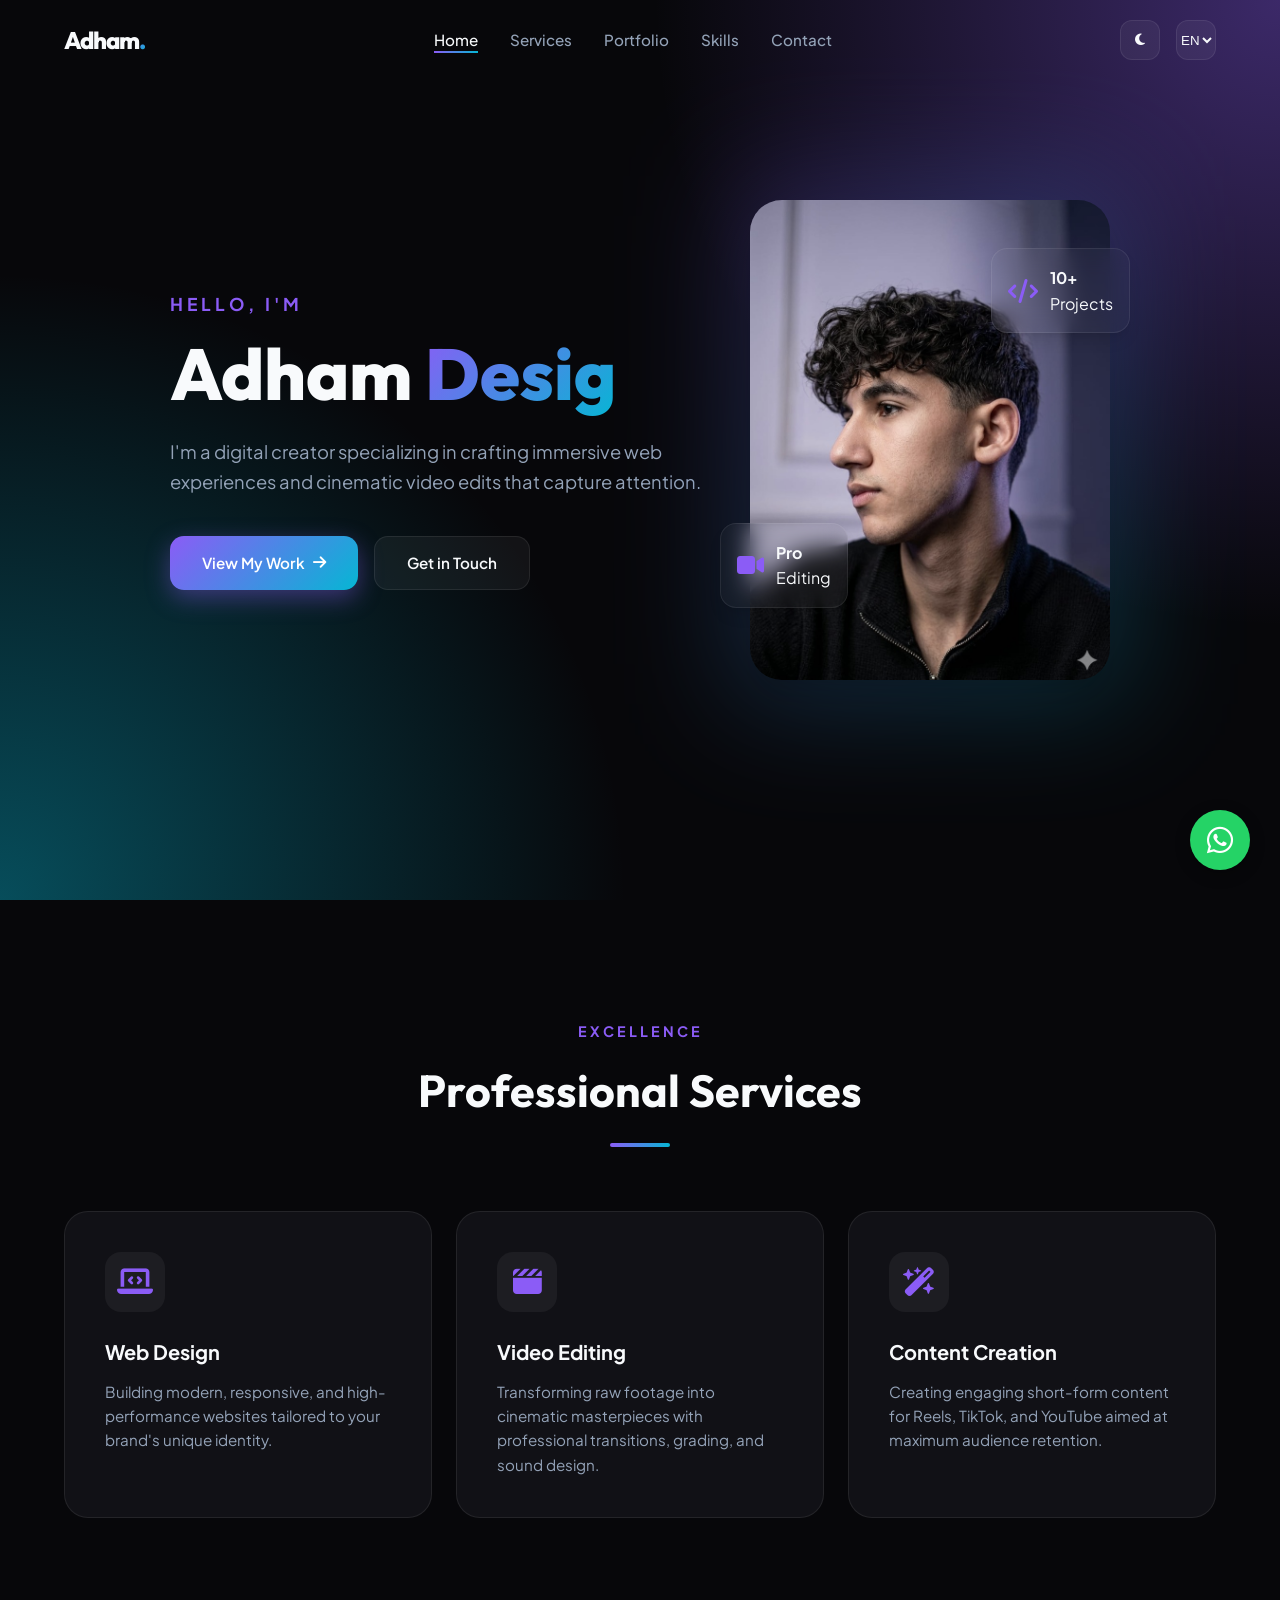
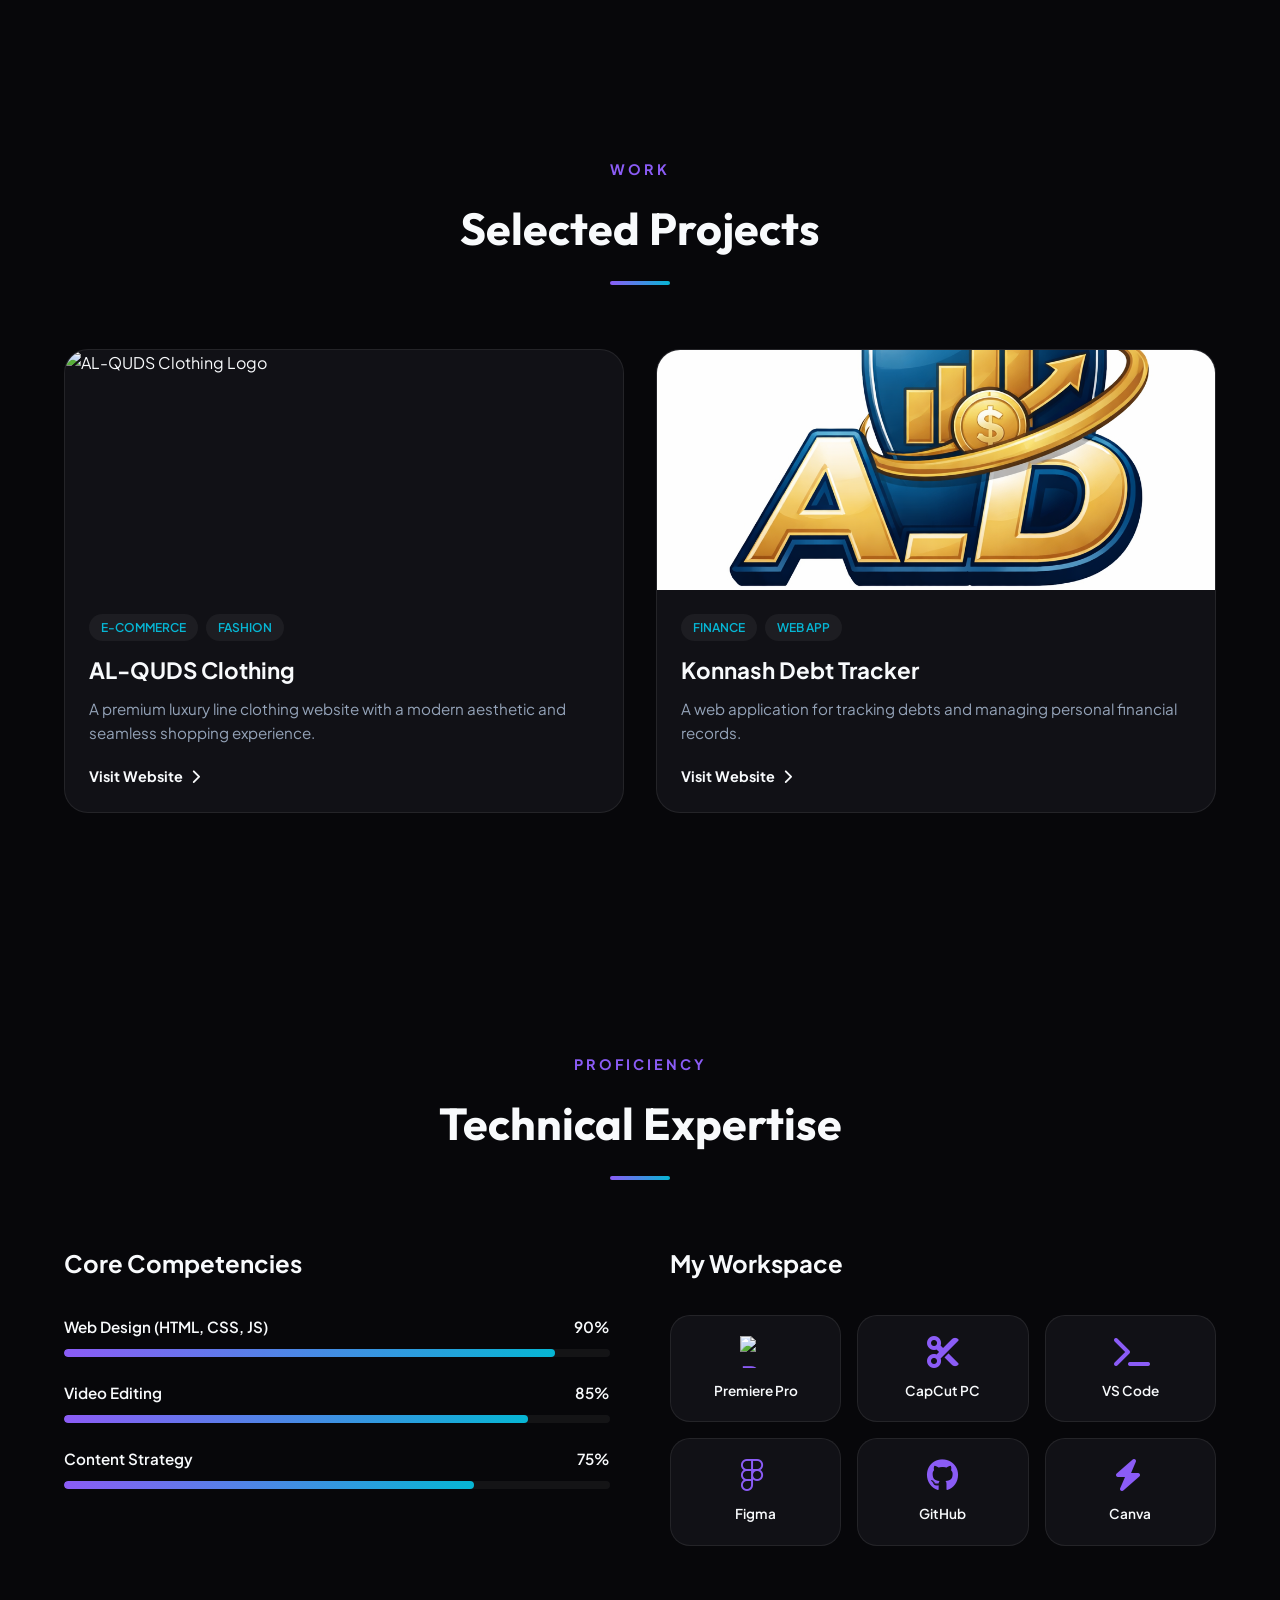
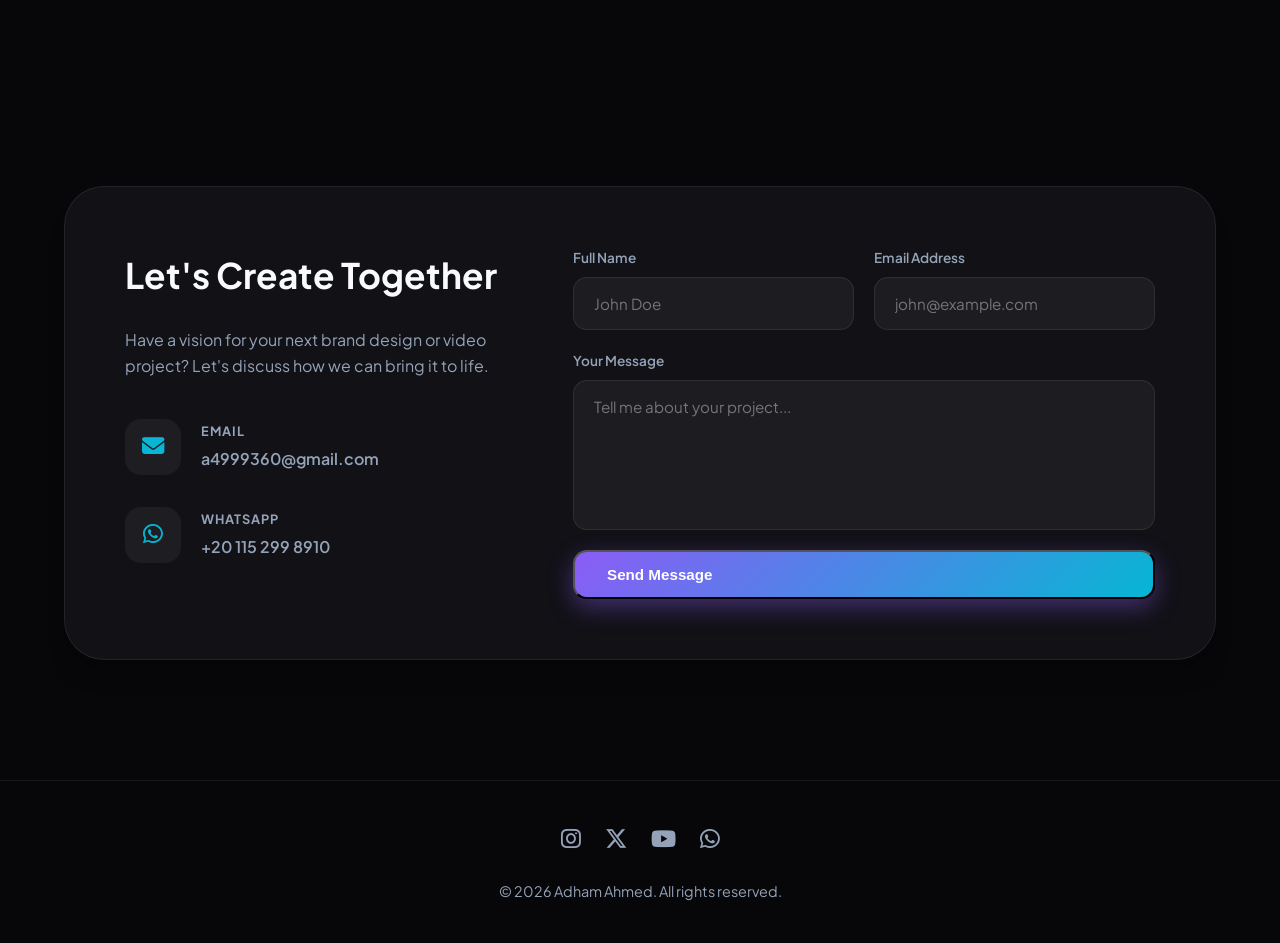
==== commit cbcc2260: "update design و  add new features" ====
--- a/index.html
+++ b/index.html
@@ -1,2681 +1,326 @@
 <!DOCTYPE html>
-<!-- saved from url=(0052)file:///C:/Users/MASTER/Documents/konnash/index.html -->
-<html lang="en" dir="ltr"><head><meta http-equiv="Content-Type" content="text/html; charset=UTF-8">
+<html lang="en">
+<head>
+    <meta charset="UTF-8">
+    <meta name="viewport" content="width=device-width, initial-scale=1.0">
+    <title>Adham Ahmed | Digital Creative Portfolio</title>
+    <meta name="description" content="Portfolio of Adham Ahmed - Professional Video Editor and Web Designer.">
     
-    <meta name="viewport" content="width=device-width, initial-scale=1.0, maximum-scale=1.0">
-    <title>Debt Manager | Professional Management</title><!-- Performance & Speed Optimizations -->
-    <link rel="preconnect" href="https://fonts.googleapis.com/">
-    <link rel="preconnect" href="https://fonts.gstatic.com/" crossorigin="">
-    <link rel="preconnect" href="https://cdnjs.cloudflare.com/">
-    <link rel="dns-prefetch" href="https://fonts.googleapis.com/">
-    <link rel="dns-prefetch" href="https://cdnjs.cloudflare.com/">
-
-    <!-- Google Fonts -->
-    <link href="https://fonts.googleapis.com/css2?family=Tajawal:wght@400;500;700;800;900&family=Outfit:wght@400;500;600;700;800;900&display=swap" rel="stylesheet">
-    <!-- FontAwesome CDN for reliability -->
-    <link rel="stylesheet" href="https://cdnjs.cloudflare.com/ajax/libs/font-awesome/6.5.1/css/all.min.css">
-
-    <!-- html2pdf -->
-    <script src="https://cdnjs.cloudflare.com/ajax/libs/html2pdf.js/0.10.1/html2pdf.bundle.min.js"></script>
-    <!-- Google Identity Services -->
-    <script src="https://accounts.google.com/gsi/client" async="" defer=""></script>
-    <!-- Firebase Realtime Database SDK -->
-    <script type="module">
-        import { initializeApp } from "https://www.gstatic.com/firebasejs/12.11.0/firebase-app.js";
-        import { getDatabase, ref, push, set, remove, onValue, off } from "https://www.gstatic.com/firebasejs/12.11.0/firebase-database.js";
-
-        const firebaseConfig = {
-            apiKey: "AIzaSyDfgO7tVjztx4j-4A4RHE8-zeaDYggpnx8",
-            authDomain: "adham-project.firebaseapp.com",
-            databaseURL: "https://adham-project-default-rtdb.europe-west1.firebasedatabase.app",
-            projectId: "adham-project",
-            storageBucket: "adham-project.firebasestorage.app",
-            messagingSenderId: "103669813823",
-            appId: "1:103669813823:web:626f1fb15543ef2fe59e8a",
-            measurementId: "G-2FN5JHRNHK"
-        };
-
-        const firebaseApp = initializeApp(firebaseConfig);
-        const db = getDatabase(firebaseApp);
-
-        // Expose RTDB helpers to the global scope so the main script can call them
-        window._firebase = {
-            db,
-            ref,
-            push,
-            set,
-            remove,
-            onValue,
-            off,
-            unsubscribe: null   // holds the active listener ref for cleanup
-        };
-
-        // Signal that Firebase is ready
-        window.dispatchEvent(new Event('firebase-ready'));
-    </script>
-
-    <style>
-        :root {
-            --bg-main: #0a0a0c;
-            --bg-card: rgba(26, 26, 30, 0.7);
-            --bg-card-hover: rgba(35, 35, 40, 0.9);
-            --accent-primary: #FFD700;
-            --accent-secondary: #ffb800;
-            --accent-glow: rgba(255, 215, 0, 0.3);
-            --text-primary: #ffffff;
-            --text-secondary: #a0a0a5;
-            --border-color: rgba(255, 255, 255, 0.08);
-            --success: #00e676;
-            --success-bg: rgba(0, 230, 118, 0.1);
-            --danger: #ff3d00;
-            --danger-bg: rgba(255, 61, 0, 0.1);
-            --glass-blur: blur(12px);
-            --theme-icon: "\f185"; /* sun icon */
-        }
-
-        /* Blue/Indigo Theme */
-        body.theme-indigo {
-            --bg-main: #050a15;
-            --bg-card: rgba(10, 20, 40, 0.7);
-            --bg-card-hover: rgba(15, 30, 60, 0.9);
-            --accent-primary: #4cc9f0;
-            --accent-secondary: #4361ee;
-            --accent-glow: rgba(76, 201, 240, 0.2);
-            --border-color: rgba(76, 201, 240, 0.15);
-        }
-
-        /* Emerald/Green Theme */
-        body.theme-emerald {
-            --bg-main: #050f0c;
-            --bg-card: rgba(10, 30, 25, 0.7);
-            --bg-card-hover: rgba(15, 40, 35, 0.9);
-            --accent-primary: #2ecc71;
-            --accent-secondary: #27ae60;
-            --accent-glow: rgba(46, 204, 113, 0.2);
-            --border-color: rgba(46, 204, 113, 0.15);
-        }
-
-        /* Ruby/Red Theme */
-        body.theme-ruby {
-            --bg-main: #100505;
-            --bg-card: rgba(30, 10, 10, 0.7);
-            --bg-card-hover: rgba(40, 15, 15, 0.9);
-            --accent-primary: #ff4d4d;
-            --accent-secondary: #d63031;
-            --accent-glow: rgba(255, 77, 77, 0.2);
-            --border-color: rgba(255, 77, 77, 0.15);
-        }
-
-        * {
-            margin: 0;
-            padding: 0;
-            box-sizing: border-box;
-        }
-
-        body {
-            font-family: 'Tajawal', 'Outfit', sans-serif;
-            background-color: var(--bg-main);
-            color: var(--text-primary);
-            min-height: 100vh;
-            overflow-x: hidden;
-            position: relative;
-        }
-
-        /* Ambient Background Glow */
-        .ambient-glow {
-            position: fixed;
-            width: 600px;
-            height: 600px;
-            background: radial-gradient(circle, var(--accent-glow) 0%, transparent 70%);
-            top: -200px;
-            left: -200px;
-            z-index: -1;
-            opacity: 0.5;
-            pointer-events: none;
-            animation: float 10s infinite alternate ease-in-out;
-        }
-
-        .ambient-glow.right {
-            top: auto;
-            bottom: -200px;
-            left: auto;
-            right: -200px;
-            background: radial-gradient(circle, rgba(255, 215, 0, 0.1) 0%, transparent 70%);
-            animation: float-reverse 12s infinite alternate;
-        }
-
-        @keyframes float {
-            0% {
-                transform: translate(0, 0);
-            }
-
-            100% {
-                transform: translate(50px, 50px);
-            }
-        }
-
-        @keyframes float-reverse {
-            0% {
-                transform: translate(0, 0);
-            }
-
-            100% {
-                transform: translate(-50px, -50px);
-            }
-        }
-
-        /* Header */
-        header {
-            display: flex;
-            justify-content: space-between;
-            align-items: center;
-            padding: 20px 5%;
-            background: rgba(10, 10, 12, 0.8);
-            backdrop-filter: var(--glass-blur);
-            -webkit-backdrop-filter: var(--glass-blur);
-            border-bottom: 1px solid var(--border-color);
-            position: sticky;
-            top: 0;
-            z-index: 100;
-        }
-
-        .logo {
-            display: flex;
-            align-items: center;
-            gap: 12px;
-        }
-
-        .logo img {
-            height: 48px;
-            width: 48px;
-            border-radius: 50%;
-            object-fit: cover;
-            background: transparent;
-            filter: drop-shadow(0 4px 12px rgba(255, 215, 0, 0.4));
-        }
-
-        .logo-text {
-            font-size: 26px;
-            font-weight: 800;
-            background: linear-gradient(135deg, var(--accent-primary), #fff);
-            background-clip: text;
-            -webkit-background-clip: text;
-            -webkit-text-fill-color: transparent;
-        }
-
-        .btn {
-            padding: 12px 24px;
-            border: none;
-            border-radius: 12px;
-            cursor: pointer;
-            font-family: inherit;
-            font-weight: 700;
-            font-size: 15px;
-            transition: all 0.3s cubic-bezier(0.25, 0.8, 0.25, 1);
-            display: inline-flex;
-            align-items: center;
-            gap: 8px;
-            justify-content: center;
-        }
-
-        .btn-outline {
-            background: transparent;
-            color: var(--accent-primary);
-            border: 2px solid var(--accent-primary);
-        }
-
-        .btn-outline:hover {
-            background: var(--accent-primary);
-            color: var(--bg-main);
-            box-shadow: 0 0 20px var(--accent-glow);
-            transform: translateY(-2px);
-        }
-
-        .btn-primary {
-            background: linear-gradient(135deg, var(--accent-primary), var(--accent-secondary));
-            color: var(--bg-main);
-            box-shadow: 0 4px 15px var(--accent-glow);
-        }
-
-        .btn-primary:hover {
-            transform: translateY(-3px);
-            box-shadow: 0 8px 25px var(--accent-glow);
-            filter: brightness(1.1);
-        }
-
-        /* Hero */
-        .hero {
-            text-align: center;
-            padding: 100px 20px 60px;
-            max-width: 800px;
-            margin: 0 auto;
-            animation: fadeUp 1s forwards;
-            opacity: 0;
-            transform: translateY(30px);
-        }
-
-        .hero h1 {
-            font-size: 48px;
-            font-weight: 800;
-            margin-bottom: 20px;
-            line-height: 1.2;
-        }
-
-        .hero h1 span {
-            color: var(--accent-primary);
-            position: relative;
-        }
-
-        .hero p {
-            font-size: 20px;
-            color: var(--text-secondary);
-            margin-bottom: 40px;
-            font-weight: 400;
-        }
-
-        /* Stats Section */
-        .stats {
-            display: grid;
-            grid-template-columns: repeat(auto-fit, minmax(280px, 1fr));
-            gap: 25px;
-            padding: 0 5%;
-            margin-bottom: 60px;
-            justify-content: center;
-        }
-
-        .card {
-            background: var(--bg-card);
-            backdrop-filter: var(--glass-blur);
-            border: 1px solid var(--border-color);
-            padding: 35px 25px;
-            border-radius: 20px;
-            text-align: center;
-            transition: all 0.4s;
-            position: relative;
-            overflow: hidden;
-        }
-
-        .card:hover {
-            transform: translateY(-8px);
-            background: var(--bg-card-hover);
-            border-color: rgba(255, 215, 0, 0.2);
-            box-shadow: 0 15px 35px rgba(0, 0, 0, 0.4);
-        }
-
-        .card-icon {
-            font-size: 32px;
-            color: var(--accent-primary);
-            margin-bottom: 15px;
-            opacity: 0.8;
-        }
-
-        .card h2 {
-            font-size: 42px;
-            font-weight: 800;
-            color: var(--text-primary);
-            margin-bottom: 10px;
-            font-family: 'Outfit', sans-serif;
-        }
-
-        .card p {
-            color: var(--text-secondary);
-            font-size: 16px;
-            font-weight: 500;
-        }
-
-        /* Table */
-        .debts {
-            padding: 0 5% 80px;
-        }
-
-        .section-header {
-            display: flex;
-            justify-content: space-between;
-            align-items: center;
-            margin-bottom: 30px;
-        }
-
-        .debts h2 {
-            font-size: 28px;
-            font-weight: 700;
-            display: flex;
-            align-items: center;
-            gap: 12px;
-        }
-
-        .debts h2 i {
-            color: var(--accent-primary);
-        }
-
-        .table-container {
-            background: var(--bg-card);
-            border: 1px solid var(--border-color);
-            border-radius: 20px;
-            overflow: hidden;
-            box-shadow: 0 10px 30px rgba(0, 0, 0, 0.2);
-        }
-
-        table {
-            width: 100%;
-            border-collapse: collapse;
-            text-align: right;
-        }
-
-        thead {
-            background: rgba(0, 0, 0, 0.3);
-        }
-
-        th {
-            padding: 20px;
-            font-weight: 600;
-            color: var(--text-secondary);
-            font-size: 14px;
-            border-bottom: 1px solid var(--border-color);
-        }
-
-        td {
-            padding: 20px;
-            font-weight: 500;
-            border-bottom: 1px solid var(--border-color);
-        }
-
-        tbody tr:hover {
-            background: rgba(255, 255, 255, 0.03);
-        }
-
-        tbody tr:last-child td {
-            border-bottom: none;
-        }
-
-        .user-cell {
-            display: flex;
-            align-items: center;
-            gap: 12px;
-        }
-
-        .avatar {
-            width: 40px;
-            height: 40px;
-            border-radius: 50%;
-            background: var(--accent-glow);
-            color: var(--accent-primary);
-            border: 1px solid rgba(255, 215, 0, 0.2);
-            display: flex;
-            justify-content: center;
-            align-items: center;
-            font-weight: 700;
-        }
-
-        .amount {
-            font-family: 'Outfit', sans-serif;
-            font-weight: 700;
-            font-size: 16px;
-        }
-
-        .badge {
-            padding: 6px 14px;
-            border-radius: 20px;
-            font-size: 13px;
-            font-weight: 700;
-            display: inline-block;
-        }
-
-        .badge.unpaid {
-            background: rgba(255, 215, 0, 0.1);
-            color: var(--accent-primary);
-            border: 1px solid rgba(255, 215, 0, 0.2);
-        }
-
-        .badge.paid {
-            background: var(--success-bg);
-            color: var(--success);
-            border: 1px solid rgba(0, 230, 118, 0.2);
-        }
-
-        .actions {
-            display: flex;
-            gap: 10px;
-        }
-
-        .action-btn {
-            background: transparent;
-            border: none;
-            color: var(--text-secondary);
-            width: 35px;
-            height: 35px;
-            border-radius: 8px;
-            cursor: pointer;
-            transition: 0.2s;
-            display: flex;
-            justify-content: center;
-            align-items: center;
-        }
-
-        .action-btn:hover {
-            background: rgba(255, 255, 255, 0.1);
-            color: var(--text-primary);
-        }
-
-        .action-btn.edit:hover {
-            color: var(--accent-primary);
-        }
-
-        .action-btn.delete:hover {
-            color: var(--danger);
-        }
-
-        .action-btn.whatsapp {
-            color: #25D366;
-        }
-        
-        .action-btn.whatsapp:hover {
-            color: #128C7E;
-            transform: scale(1.1);
-        }
-
-        /* WhatsApp Green */
-
-        /* Modals */
-        .modal-overlay {
-            position: fixed;
-            top: 0;
-            left: 0;
-            width: 100%;
-            height: 100%;
-            background: rgba(0, 0, 0, 0.8);
-            backdrop-filter: blur(8px);
-            -webkit-backdrop-filter: blur(8px);
-            display: flex;
-            align-items: center;
-            justify-content: center;
-            z-index: 1000;
-            opacity: 0;
-            visibility: hidden;
-            transition: all 0.3s ease;
-        }
-
-        .modal-overlay.active {
-            opacity: 1;
-            visibility: visible;
-        }
-
-        .modal {
-            background: var(--bg-main);
-            border: 1px solid var(--border-color);
-            border-radius: 24px;
-            width: 90%;
-            max-width: 500px;
-            padding: 30px;
-            transform: translateY(30px) scale(0.95);
-            transition: all 0.4s cubic-bezier(0.16, 1, 0.3, 1);
-            box-shadow: 0 25px 50px rgba(0, 0, 0, 0.5);
-            position: relative;
-            max-height: 90vh;
-            overflow-y: auto;
-        }
-
-        .modal-overlay.active .modal {
-            transform: translateY(0) scale(1);
-        }
-
-        .modal-header {
-            display: flex;
-            justify-content: space-between;
-            align-items: center;
-            margin-bottom: 25px;
-            border-bottom: 1px solid var(--border-color);
-            padding-bottom: 15px;
-        }
-
-        .modal-header h3 {
-            font-size: 22px;
-            font-weight: 700;
-            color: var(--accent-primary);
-        }
-
-        .close-btn {
-            background: transparent;
-            border: none;
-            color: var(--text-secondary);
-            font-size: 24px;
-            cursor: pointer;
-            transition: 0.3s;
-        }
-
-        .close-btn:hover {
-            color: var(--danger);
-            transform: rotate(90deg);
-        }
-
-        .form-group {
-            margin-bottom: 20px;
-        }
-
-        .form-group label {
-            display: block;
-            margin-bottom: 8px;
-            font-size: 14px;
-            color: var(--text-secondary);
-            font-weight: 500;
-        }
-
-        .form-control {
-            width: 100%;
-            padding: 14px 18px;
-            border-radius: 12px;
-            border: 1px solid var(--border-color);
-            background: rgba(255, 255, 255, 0.03);
-            color: var(--text-primary);
-            font-family: inherit;
-            font-size: 15px;
-            transition: 0.3s;
-        }
-
-        .form-control:focus {
-            outline: none;
-            border-color: var(--accent-primary);
-            background: rgba(255, 215, 0, 0.05);
-            box-shadow: 0 0 0 4px rgba(255, 215, 0, 0.1);
-        }
-
-        .modal-footer {
-            display: flex;
-            gap: 15px;
-            margin-top: 30px;
-            padding-top: 20px;
-            border-top: 1px solid var(--border-color);
-        }
-
-        .amount-adjust-group {
-            display: flex;
-            gap: 10px;
-            align-items: center;
-        }
-
-        .amount-adjust-group input {
-            flex: 1;
-            text-align: center;
-            font-family: 'Outfit';
-            font-weight: bold;
-            font-size: 18px;
-        }
-
-        .btn-action {
-            padding: 12px 20px;
-            border-radius: 12px;
-            font-weight: 700;
-            cursor: pointer;
-            border: 2px solid transparent;
-            transition: 0.3s;
-            font-family: inherit;
-            min-width: 90px;
-        }
-
-        .btn-payment {
-            background: var(--danger-bg);
-            border-color: rgba(255, 61, 0, 0.3);
-            color: var(--danger);
-        }
-
-        .btn-payment:hover {
-            background: var(--danger);
-            color: white;
-        }
-
-        .btn-invoice {
-            background: var(--success-bg);
-            border-color: rgba(0, 230, 118, 0.3);
-            color: var(--success);
-        }
-
-        .btn-invoice:hover {
-            background: var(--success);
-            color: white;
-        }
-
-        /* Tabs */
-        .tabs-container {
-            display: flex;
-            justify-content: center;
-            margin-bottom: 30px;
-            padding: 0 5%;
-            gap: 15px;
-        }
-
-        .tab-btn {
-            padding: 12px 30px;
-            border-radius: 15px;
-            border: 1px solid var(--border-color);
-            background: var(--bg-card);
-            color: var(--text-secondary);
-            font-family: inherit;
-            font-weight: 700;
-            cursor: pointer;
-            transition: all 0.3s;
-            display: flex;
-            align-items: center;
-            gap: 10px;
-        }
-
-        .tab-btn.active {
-            background: var(--accent-primary);
-            color: var(--bg-main);
-            border-color: var(--accent-primary);
-            box-shadow: 0 0 20px var(--accent-glow);
-        }
-
-        .tab-btn:hover:not(.active) {
-            background: var(--bg-card-hover);
-            border-color: rgba(255, 215, 0, 0.3);
-            color: #fff;
-        }
-
-        #factorySection {
-            display: none;
-        }
-
-        /* Edit History List */
-        .history-container {
-            margin-top: 25px;
-            background: rgba(0, 0, 0, 0.2);
-            border: 1px solid var(--border-color);
-            border-radius: 12px;
-            max-height: 250px;
-            overflow-y: auto;
-            padding: 10px;
-        }
-
-        .history-item {
-            padding: 15px;
-            border-bottom: 1px solid rgba(255, 255, 255, 0.05);
-            display: flex;
-            flex-direction: column;
-            gap: 8px;
-        }
-
-        .history-item:last-child {
-            border-bottom: none;
-        }
-
-        .history-top {
-            display: flex;
-            justify-content: space-between;
-            align-items: center;
-        }
-
-        .history-date {
-            font-family: 'Outfit';
-            font-size: 13px;
-            color: var(--text-secondary);
-            display: flex;
-            align-items: center;
-            gap: 5px;
-        }
-
-        .history-val {
-            font-family: 'Outfit';
-            font-weight: 700;
-            font-size: 15px;
-        }
-
-        .history-val.increase {
-            color: var(--success);
-        }
-
-        .history-val.decrease {
-            color: var(--danger);
-        }
-
-        .history-val.neutral {
-            color: var(--accent-primary);
-        }
-
-        .history-note {
-            font-size: 14px;
-            padding: 8px 12px;
-            border-radius: 8px;
-            background: rgba(255, 255, 255, 0.03);
-            border-right: 3px solid var(--accent-primary);
-            color: #ddd;
-            line-height: 1.4;
-        }
-
-        #receipt-container {
-            display: none;
-        }
-
-        /* Voice Notes Styling */
-        .notes-wrapper {
-            position: relative;
-        }
-
-        .mic-btn {
-            position: absolute;
-            left: 10px;
-            bottom: 10px;
-            background: var(--bg-card);
-            border: 1px solid var(--border-color);
-            color: var(--text-secondary);
-            width: 40px;
-            height: 40px;
-            border-radius: 50%;
-            display: flex;
-            align-items: center;
-            justify-content: center;
-            cursor: pointer;
-            transition: 0.3s;
-            z-index: 5;
-        }
-
-        .mic-btn:hover {
-            color: var(--accent-primary);
-            border-color: var(--accent-primary);
-            background: rgba(255, 215, 0, 0.05);
-        }
-
-        .mic-btn.recording {
-            color: var(--danger);
-            border-color: var(--danger);
-            animation: pulse-red 1.5s infinite;
-            background: rgba(255, 61, 0, 0.1);
-        }
-
-        @keyframes pulse-red {
-            0% {
-                box-shadow: 0 0 0 0 rgba(255, 61, 0, 0.4);
-            }
-
-            70% {
-                box-shadow: 0 0 0 10px rgba(255, 61, 0, 0);
-            }
-
-            100% {
-                box-shadow: 0 0 0 0 rgba(255, 61, 0, 0);
-            }
-        }
-
-        @keyframes fadeUp {
-            0% {
-                opacity: 0;
-                transform: translateY(30px);
-            }
-
-            100% {
-                opacity: 1;
-                transform: translateY(0);
-            }
-        }
-
-        @media (max-width: 768px) {
-            header {
-                flex-direction: row;
-                justify-content: space-between;
-                align-items: center;
-                gap: 15px;
-                padding: 15px 5%;
-                margin-bottom: 10px;
-            }
-
-            header div {
-                flex-wrap: wrap;
-                justify-content: flex-end;
-            }
-
-            header .btn:not(.settings-btn) {
-                flex: 1;
-                min-width: 140px;
-                font-size: 13px;
-                padding: 10px;
-            }
-
-            .hero {
-                padding: 20px 15px 30px;
-            }
-
-            .hero h1 {
-                font-size: 30px;
-                margin-bottom: 15px;
-            }
-
-            .hero p {
-                font-size: 16px;
-                margin-bottom: 25px;
-                display: none;
-            }
-
-            /* Hide long text on mobile */
-            .hero .btn-primary {
-                width: 100%;
-                font-size: 16px;
-                padding: 15px;
-            }
-
-            .stats {
-                grid-template-columns: 1fr 1fr;
-                gap: 10px;
-                padding: 0 10px;
-                margin-bottom: 30px;
-            }
-
-            .card {
-                padding: 15px 10px;
-                border-radius: 15px;
-            }
-
-            .card-icon {
-                font-size: 24px;
-                margin-bottom: 10px;
-            }
-
-            .card h2 {
-                font-size: 26px;
-                margin-bottom: 5px;
-            }
-
-            .card p {
-                font-size: 12px;
-            }
-
-            .tabs-container {
-                flex-direction: row;
-                padding: 0 10px;
-                gap: 8px;
-                margin-bottom: 20px;
-            }
-
-            .tab-btn {
-                flex: 1;
-                padding: 10px;
-                font-size: 12px;
-                justify-content: center;
-                border-radius: 10px;
-            }
-
-            .tab-btn i {
-                font-size: 14px;
-            }
-
-            /* Hide icons to save space */
-
-            .debts {
-                padding: 0 10px 40px;
-            }
-
-            .section-header {
-                flex-direction: column;
-                gap: 15px;
-                margin-bottom: 20px;
-                text-align: center;
-            }
-
-            .section-header h2 {
-                font-size: 20px;
-                justify-content: center;
-            }
-
-            div.padding-container {
-                padding: 0 10px !important;
-            }
-
-            .form-control[placeholder="بحث عن اسم في القائمة الحالية..."] {
-                font-size: 13px;
-            }
-
-            /* Mobile Table as Cards */
-            .table-container {
-                overflow: visible;
-                border: none;
-                background: transparent;
-                box-shadow: none;
-            }
-
-            table,
-            thead,
-            tbody,
-            th,
-            td,
-            tr {
-                display: block;
-                width: 100%;
-            }
-
-            table {
-                min-width: 100%;
-            }
-
-            thead {
-                display: none;
-            }
-
-            /* Hide headers */
-            tbody tr {
-                background: rgba(26, 26, 30, 0.9);
-                border: 1px solid var(--border-color);
-                border-radius: 16px;
-                margin-bottom: 20px;
-                padding: 15px;
-                backdrop-filter: var(--glass-blur);
-                box-shadow: 0 4px 15px rgba(0, 0, 0, 0.1);
-            }
-
-            tbody tr:hover {
-                transform: none;
-                box-shadow: 0 4px 15px rgba(0, 0, 0, 0.1);
-            }
-
-            td {
-                display: flex;
-                justify-content: space-between;
-                align-items: center;
-                padding: 12px 5px !important;
-                border-bottom: 1px dashed rgba(255, 255, 255, 0.08);
-                /* Better separation */
-                font-size: 14px !important;
-                text-align: left;
-            }
-
-            td:last-child {
-                border-bottom: none;
-                padding-bottom: 0 !important;
-                margin-top: 10px;
-            }
-
-            td::before {
-                content: attr(data-label);
-                font-weight: 700;
-                color: var(--text-secondary);
-                font-size: 13px;
-            }
-
-            .user-cell {
-                display: flex;
-                align-items: center;
-                justify-content: flex-start;
-                gap: 12px;
-                width: 100%;
-            }
-
-            td:first-child::before {
-                display: none;
-            }
-
-            td:first-child {
-                padding-top: 5px !important;
-                padding-bottom: 15px !important;
-                border-bottom: 1px solid rgba(255, 215, 0, 0.15);
-                margin-bottom: 5px;
-            }
-
-            .avatar {
-                width: 42px;
-                height: 42px;
-                font-size: 16px;
-            }
-
-            .amount {
-                font-size: 16px;
-                font-weight: 800;
-                color: var(--text-primary);
-            }
-
-            .action-btn {
-                width: 40px;
-                height: 40px;
-                font-size: 16px;
-                flex: 1;
-                max-width: 80px;
-                border: 1px solid rgba(255, 255, 255, 0.05);
-                background: rgba(0, 0, 0, 0.2);
-            }
-
-            .actions {
-                width: 100%;
-                gap: 12px;
-                justify-content: center;
-            }
-
-            .modal {
-                width: 95%;
-                padding: 20px;
-                border-radius: 16px;
-                margin: 10px;
-                max-height: 85vh;
-            }
-
-            .modal-header h3 {
-                font-size: 18px;
-            }
-
-            .close-btn {
-                font-size: 20px;
-            }
-
-            .form-group label {
-                font-size: 13px;
-                margin-bottom: 5px;
-            }
-
-            .form-control {
-                padding: 12px;
-                font-size: 14px;
-            }
-
-            .amount-adjust-group {
-                flex-wrap: wrap;
-            }
-
-            .amount-adjust-group input {
-                width: 100%;
-                order: -1;
-                margin-bottom: 10px;
-            }
-
-            .amount-adjust-group button {
-                flex: 1;
-                padding: 10px;
-                font-size: 13px;
-            }
-
-            .modal-footer {
-                flex-direction: column;
-                gap: 10px;
-                margin-top: 20px;
-                padding-top: 15px;
-            }
-
-            .modal-footer .btn {
-                width: 100%;
-                justify-content: center;
-                font-size: 14px;
-                padding: 12px;
-            }
-
-            /* Stats cards specific fixed on mobile */
-            .stats .card:nth-child(1),
-            .stats .card:nth-child(4) {
-                grid-column: span 2;
-            }
-        }
-
-        /* ===== Toast ===== */
-        .toast {
-            position: fixed;
-            bottom: 24px;
-            left: 50%;
-            transform: translateX(-50%) translateY(20px);
-            background: rgba(20, 20, 24, 0.95);
-            color: #fff;
-            padding: 13px 24px;
-            border-radius: 14px;
-            box-shadow: 0 0 0 1px rgba(255, 255, 255, 0.08), 0 8px 24px rgba(0, 0, 0, 0.5);
-            opacity: 0;
-            transition: opacity 0.3s ease, transform 0.3s ease;
-            z-index: 9999;
-            font-size: 15px;
-            font-weight: 600;
-            white-space: nowrap;
-            pointer-events: none;
-            display: flex;
-            align-items: center;
-            gap: 10px;
-        }
-
-        .toast.show {
-            opacity: 1;
-            transform: translateX(-50%) translateY(0);
-        }
-
-        .toast.success {
-            border-left: 4px solid #00e676;
-        }
-
-        .toast.error {
-            border-left: 4px solid #ff3d00;
-        }
-
-        .toast.info {
-            border-left: 4px solid var(--accent-primary);
-        }
-
-        /* ===== Empty State ===== */
-        .empty {
-            text-align: center;
-            padding: 50px 20px;
-            opacity: 0.6;
-            font-size: 16px;
-            color: var(--text-secondary);
-        }
-
-        .empty i {
-            font-size: 40px;
-            margin-bottom: 12px;
-            display: block;
-            color: var(--accent-primary);
-            opacity: 0.5;
-        }
-
-        /* Contact Picker Hover */
-        #pickContactBtn:hover {
-            background: var(--accent-primary) !important;
-            color: var(--bg-main) !important;
-        }
-
-        /* Performance Hints */
-        .ambient-glow {
-            will-change: transform;
-            transition: opacity 0.5s;
-        }
-
-        .hero {
-            will-change: transform, opacity;
-        }
-
-        .table-container {
-            contain: content;
-        }
-
-        @keyframes float {
-            0% {
-                transform: translate3d(0, 0, 0);
-            }
-
-            100% {
-                transform: translate3d(50px, 50px, 0);
-            }
-        }
-
-        @keyframes float-reverse {
-            0% {
-                transform: translate3d(0, 0, 0);
-            }
-
-            100% {
-                transform: translate3d(-50px, -50px, 0);
-            }
-        }
-        /* Settings Dropdown */
-        .settings-selector { position: relative; z-index: 1001; }
-        .settings-btn {
-            background: rgba(255, 255, 255, 0.05); border: 1px solid var(--border-color);
-            width: 45px; height: 45px; border-radius: 12px; color: var(--text-primary);
-            display: flex; align-items: center; justify-content: center;
-            cursor: pointer; transition: 0.3s; font-size: 18px;
-        }
-        .settings-btn:hover {
-            background: rgba(255, 255, 255, 0.1); border-color: var(--accent-primary);
-            transform: rotate(90deg);
-        }
-        .settings-dropdown {
-            position: absolute; top: calc(100% + 10px); left: 0; right: auto;
-            background: rgba(15, 15, 20, 0.95); border: 1px solid var(--border-color);
-            border-radius: 15px; width: 260px; display: none; flex-direction: column;
-            padding: 10px; box-shadow: 0 10px 30px rgba(0, 0, 0, 0.5);
-            backdrop-filter: var(--glass-blur); animation: fadeIn 0.2s ease-out;
-            transform-origin: top left;
-        }
-        .settings-dropdown.show { display: flex; }
-        .settings-item {
-            padding: 12px 15px; border-radius: 8px; display: flex; align-items: center;
-            gap: 12px; cursor: pointer; transition: 0.2s; font-size: 14px;
-            color: var(--text-primary); font-weight: 600;
-        }
-        .settings-item:hover { background: rgba(255, 215, 0, 0.1); color: var(--accent-primary); }
-        .settings-item i { width: 20px; text-align: center; font-size: 16px; }
-        .settings-divider { height: 1px; background: var(--border-color); margin: 8px 0; }
-        .settings-group-title {
-            padding: 5px 15px; font-size: 11px; color: var(--text-secondary);
-            text-transform: uppercase; display: flex; align-items: center; gap: 8px; margin-top: 5px;
-        }
-        .settings-lang-grid {
-            display: grid; grid-template-columns: 1fr 1fr; gap: 5px; margin-top: 8px;
-        }
-        .lang-option {
-            padding: 8px 10px; border-radius: 8px; display: flex; align-items: center;
-            gap: 8px; cursor: pointer; transition: 0.2s; font-size: 13px; color: var(--text-secondary);
-            background: rgba(255,255,255,0.02); border: 1px solid transparent;
-        }
-        .lang-option:hover {
-            background: rgba(255, 215, 0, 0.1); color: var(--text-primary); border-color: rgba(255, 215, 0, 0.3);
-        }
-        .lang-option.active {
-            background: var(--accent-primary); color: var(--bg-main); font-weight: bold;
-        }
-        .lang-option img { width: 24px; height: auto; border-radius: 3px; box-shadow: 0 1px 3px rgba(0,0,0,0.2); }
-        html[dir="ltr"] .settings-dropdown { left: auto; right: 0; transform-origin: top right; }
-
-        @keyframes fadeIn {
-            from { opacity: 0; transform: translateY(-10px); }
-            to { opacity: 1; transform: translateY(0); }
-        }
-
-        /* PDF Layout LTR/RTL support */
-        #receipt[dir="ltr"] .align-start { text-align: left !important; }
-        #receipt[dir="ltr"] .align-end { text-align: right !important; }
-        #receipt[dir="rtl"] .align-start { text-align: right !important; }
-        #receipt[dir="rtl"] .align-end { text-align: left !important; }
-    </style>
-<link id="googleidentityservice" type="text/css" media="all" href="./Debt Manager _ Professional Management_files/style" rel="stylesheet"><style id="googleidentityservice_button_styles">.qJTHM{-moz-user-select:none;-webkit-user-select:none;-ms-user-select:none;color:#202124;direction:rtl;-webkit-touch-callout:none;font-family:Roboto-Regular,arial,sans-serif;-webkit-font-smoothing:antialiased;font-weight:400;margin:0;overflow:hidden;-webkit-text-size-adjust:100%}.ynRLnc{right:-9999px;position:absolute;top:-9999px}.L6cTce{display:none}.bltWBb{overflow-wrap:break-word;word-break:break-word}.hSRGPd{color:#1a73e8;cursor:pointer;font-weight:500;text-decoration:none}.Bz112c-W3lGp{height:16px;width:16px}.Bz112c-E3DyYd{height:20px;width:20px}.Bz112c-r9oPif{height:24px;width:24px}.Bz112c-u2z5K{height:36px;width:36px}.Bz112c-uaxL4e{border-radius:10px}.LgbsSe-Bz112c{display:block}.S9gUrf-YoZ4jf{border:none;margin:0;padding:0}.S9gUrf-YoZ4jf *{border:none;margin:0;padding:0}.fFW7wc-ibnC6b>.aZ2wEe>div{border-color:#4285f4}.P1ekSe-ZMv3u{-webkit-transition:height .2s linear;transition:height .2s linear}.P1ekSe-ZMv3u>div:first-child{background-color:#1a73e8!important;-webkit-transition:width .3s linear;transition:width .3s linear}.P1ekSe-ZMv3u>div:nth-child(2){background-image:-webkit-gradient(linear,right top,left top,from(rgba(255,255,255,.7)),to(rgba(255,255,255,.7))),-webkit-gradient(linear,right top,left top,from(#1a73e8),to(#1a73e8))!important;background-image:-webkit-linear-gradient(right,rgba(255,255,255,.7),rgba(255,255,255,.7)),-webkit-linear-gradient(right,#1a73e8,#1a73e8)!important;background-image:linear-gradient(270deg,rgba(255,255,255,.7),rgba(255,255,255,.7)),linear-gradient(270deg,#1a73e8,#1a73e8)!important}.P1ekSe-ZMv3u>div:nth-child(3){background-image:-webkit-gradient(linear,right top,left top,from(rgba(255,255,255,.7)),to(rgba(255,255,255,.7))),-webkit-gradient(linear,right top,left top,from(#1a73e8),to(#1a73e8))!important;background-image:-webkit-linear-gradient(right,rgba(255,255,255,.7),rgba(255,255,255,.7)),-webkit-linear-gradient(right,#1a73e8,#1a73e8)!important;background-image:linear-gradient(270deg,rgba(255,255,255,.7),rgba(255,255,255,.7)),linear-gradient(270deg,#1a73e8,#1a73e8)!important}.haAclf{display:inline-block}.nsm7Bb-HzV7m-LgbsSe{border-radius:4px;box-sizing:border-box;-webkit-transition:background-color .218s,border-color .218s;transition:background-color .218s,border-color .218s;-moz-user-select:none;-webkit-user-select:none;-ms-user-select:none;-webkit-appearance:none;background-color:#fff;background-image:none;border:1px solid #dadce0;color:#3c4043;cursor:pointer;font-family:Google Sans,arial,sans-serif;font-size:14px;height:40px;letter-spacing:.25px;outline:none;overflow:hidden;padding:0 12px;position:relative;text-align:center;vertical-align:middle;white-space:nowrap;width:auto}@media screen and (-ms-high-contrast:active){.nsm7Bb-HzV7m-LgbsSe{border:2px solid windowText;color:windowText}}@media screen and (preferes-contrast:more){.nsm7Bb-HzV7m-LgbsSe{color:#000}}.nsm7Bb-HzV7m-LgbsSe.pSzOP-SxQuSe{font-size:14px;height:32px;letter-spacing:.25px;padding:0 10px}.nsm7Bb-HzV7m-LgbsSe.purZT-SxQuSe{font-size:11px;height:20px;letter-spacing:.3px;padding:0 8px}.nsm7Bb-HzV7m-LgbsSe.Bz112c-LgbsSe{padding:0;width:40px}.nsm7Bb-HzV7m-LgbsSe.Bz112c-LgbsSe.pSzOP-SxQuSe{width:32px}.nsm7Bb-HzV7m-LgbsSe.Bz112c-LgbsSe.purZT-SxQuSe{width:20px}.nsm7Bb-HzV7m-LgbsSe.JGcpL-RbRzK{border-radius:20px}.nsm7Bb-HzV7m-LgbsSe.JGcpL-RbRzK.pSzOP-SxQuSe{border-radius:16px}.nsm7Bb-HzV7m-LgbsSe.JGcpL-RbRzK.purZT-SxQuSe{border-radius:10px}.nsm7Bb-HzV7m-LgbsSe.MFS4be-Ia7Qfc{border:none;color:#fff}.nsm7Bb-HzV7m-LgbsSe.MFS4be-v3pZbf-Ia7Qfc{background-color:#1a73e8}.nsm7Bb-HzV7m-LgbsSe.MFS4be-JaPV2b-Ia7Qfc{background-color:#202124;color:#e8eaed}@media screen and (prefers-contrast:more){.nsm7Bb-HzV7m-LgbsSe.MFS4be-JaPV2b-Ia7Qfc{color:#fff}}.nsm7Bb-HzV7m-LgbsSe .nsm7Bb-HzV7m-LgbsSe-Bz112c{height:18px;margin-left:8px;min-width:18px;width:18px}.nsm7Bb-HzV7m-LgbsSe.pSzOP-SxQuSe .nsm7Bb-HzV7m-LgbsSe-Bz112c{height:14px;min-width:14px;width:14px}.nsm7Bb-HzV7m-LgbsSe.purZT-SxQuSe .nsm7Bb-HzV7m-LgbsSe-Bz112c{height:10px;min-width:10px;width:10px}.nsm7Bb-HzV7m-LgbsSe.jVeSEe .nsm7Bb-HzV7m-LgbsSe-Bz112c{margin-right:8px;margin-left:-4px}.nsm7Bb-HzV7m-LgbsSe.Bz112c-LgbsSe .nsm7Bb-HzV7m-LgbsSe-Bz112c{margin:0;padding:10px}.nsm7Bb-HzV7m-LgbsSe.Bz112c-LgbsSe.pSzOP-SxQuSe .nsm7Bb-HzV7m-LgbsSe-Bz112c{padding:8px}.nsm7Bb-HzV7m-LgbsSe.Bz112c-LgbsSe.purZT-SxQuSe .nsm7Bb-HzV7m-LgbsSe-Bz112c{padding:4px}.nsm7Bb-HzV7m-LgbsSe .nsm7Bb-HzV7m-LgbsSe-Bz112c-haAclf{border-top-right-radius:3px;border-bottom-right-radius:3px;display:-webkit-box;display:-webkit-flex;display:flex;-webkit-box-pack:center;-webkit-justify-content:center;justify-content:center;-webkit-box-align:center;-webkit-align-items:center;align-items:center;background-color:#fff;height:36px;margin-right:-10px;margin-left:12px;min-width:36px;width:36px}.nsm7Bb-HzV7m-LgbsSe .nsm7Bb-HzV7m-LgbsSe-Bz112c-haAclf .nsm7Bb-HzV7m-LgbsSe-Bz112c,.nsm7Bb-HzV7m-LgbsSe.Bz112c-LgbsSe .nsm7Bb-HzV7m-LgbsSe-Bz112c-haAclf .nsm7Bb-HzV7m-LgbsSe-Bz112c{margin:0;padding:0}.nsm7Bb-HzV7m-LgbsSe.pSzOP-SxQuSe .nsm7Bb-HzV7m-LgbsSe-Bz112c-haAclf{height:28px;margin-right:-8px;margin-left:10px;min-width:28px;width:28px}.nsm7Bb-HzV7m-LgbsSe.purZT-SxQuSe .nsm7Bb-HzV7m-LgbsSe-Bz112c-haAclf{height:16px;margin-right:-6px;margin-left:8px;min-width:16px;width:16px}.nsm7Bb-HzV7m-LgbsSe.Bz112c-LgbsSe .nsm7Bb-HzV7m-LgbsSe-Bz112c-haAclf{border-radius:3px;margin-right:2px;margin-left:0;padding:0}.nsm7Bb-HzV7m-LgbsSe.JGcpL-RbRzK .nsm7Bb-HzV7m-LgbsSe-Bz112c-haAclf{border-radius:18px}.nsm7Bb-HzV7m-LgbsSe.pSzOP-SxQuSe.JGcpL-RbRzK .nsm7Bb-HzV7m-LgbsSe-Bz112c-haAclf{border-radius:14px}.nsm7Bb-HzV7m-LgbsSe.purZT-SxQuSe.JGcpL-RbRzK .nsm7Bb-HzV7m-LgbsSe-Bz112c-haAclf{border-radius:8px}.nsm7Bb-HzV7m-LgbsSe .nsm7Bb-HzV7m-LgbsSe-bN97Pc-sM5MNb{display:-webkit-box;display:-webkit-flex;display:flex;-webkit-align-items:center;-webkit-box-align:center;align-items:center;-webkit-flex-direction:row;-webkit-box-orient:horizontal;-webkit-box-direction:normal;flex-direction:row;-webkit-box-pack:justify;-webkit-justify-content:space-between;justify-content:space-between;-webkit-flex-wrap:nowrap;flex-wrap:nowrap;height:100%;position:relative;width:100%}.nsm7Bb-HzV7m-LgbsSe .oXtfBe-l4eHX{-webkit-box-pack:center;-webkit-justify-content:center;justify-content:center}.nsm7Bb-HzV7m-LgbsSe .nsm7Bb-HzV7m-LgbsSe-BPrWId{-webkit-flex-grow:1;-webkit-box-flex:1;flex-grow:1;font-family:Google Sans,arial,sans-serif;font-weight:500;overflow:hidden;text-overflow:ellipsis;vertical-align:top}.nsm7Bb-HzV7m-LgbsSe.purZT-SxQuSe .nsm7Bb-HzV7m-LgbsSe-BPrWId{font-weight:300}.nsm7Bb-HzV7m-LgbsSe .oXtfBe-l4eHX .nsm7Bb-HzV7m-LgbsSe-BPrWId{-webkit-flex-grow:0;-webkit-box-flex:0;flex-grow:0}.nsm7Bb-HzV7m-LgbsSe .nsm7Bb-HzV7m-LgbsSe-MJoBVe{-webkit-transition:background-color .218s;transition:background-color .218s;bottom:0;right:0;position:absolute;left:0;top:0}.nsm7Bb-HzV7m-LgbsSe:focus,.nsm7Bb-HzV7m-LgbsSe:hover{box-shadow:none;border-color:rgb(210,227,252);outline:none}.nsm7Bb-HzV7m-LgbsSe:focus-within{outline:2px solid #00639b;border-color:transparent}.nsm7Bb-HzV7m-LgbsSe:hover .nsm7Bb-HzV7m-LgbsSe-MJoBVe{background:rgba(66,133,244,.08)}.nsm7Bb-HzV7m-LgbsSe:active .nsm7Bb-HzV7m-LgbsSe-MJoBVe,.nsm7Bb-HzV7m-LgbsSe:focus .nsm7Bb-HzV7m-LgbsSe-MJoBVe{background:rgba(66,133,244,.1)}.nsm7Bb-HzV7m-LgbsSe.MFS4be-Ia7Qfc:hover .nsm7Bb-HzV7m-LgbsSe-MJoBVe{background:rgba(255,255,255,.24)}.nsm7Bb-HzV7m-LgbsSe.MFS4be-Ia7Qfc:active .nsm7Bb-HzV7m-LgbsSe-MJoBVe,.nsm7Bb-HzV7m-LgbsSe.MFS4be-Ia7Qfc:focus .nsm7Bb-HzV7m-LgbsSe-MJoBVe{background:rgba(255,255,255,.32)}.nsm7Bb-HzV7m-LgbsSe .n1UuX-DkfjY{border-radius:50%;display:-webkit-box;display:-webkit-flex;display:flex;height:20px;margin-right:-4px;margin-left:8px;min-width:20px;width:20px}.nsm7Bb-HzV7m-LgbsSe.jVeSEe .nsm7Bb-HzV7m-LgbsSe-BPrWId{font-family:Roboto;font-size:12px;text-align:right}.nsm7Bb-HzV7m-LgbsSe.jVeSEe .nsm7Bb-HzV7m-LgbsSe-BPrWId .K4efff .fmcmS,.nsm7Bb-HzV7m-LgbsSe.jVeSEe .nsm7Bb-HzV7m-LgbsSe-BPrWId .ssJRIf{overflow:hidden;text-overflow:ellipsis}.nsm7Bb-HzV7m-LgbsSe.jVeSEe .nsm7Bb-HzV7m-LgbsSe-BPrWId .K4efff{display:-webkit-box;display:-webkit-flex;display:flex;-webkit-align-items:center;-webkit-box-align:center;align-items:center;color:#5f6368;fill:#5f6368;font-size:11px;font-weight:400}.nsm7Bb-HzV7m-LgbsSe.jVeSEe.MFS4be-Ia7Qfc .nsm7Bb-HzV7m-LgbsSe-BPrWId .K4efff{color:#e8eaed;fill:#e8eaed}@media screen and (prefers-contrast:more){.nsm7Bb-HzV7m-LgbsSe.jVeSEe .nsm7Bb-HzV7m-LgbsSe-BPrWId .K4efff,.nsm7Bb-HzV7m-LgbsSe.jVeSEe.MFS4be-Ia7Qfc .nsm7Bb-HzV7m-LgbsSe-BPrWId .K4efff{color:#000;fill:#000}}.nsm7Bb-HzV7m-LgbsSe.jVeSEe .nsm7Bb-HzV7m-LgbsSe-BPrWId .K4efff .Bz112c{height:18px;margin:-3px 2px -3px -3px;min-width:18px;width:18px}.nsm7Bb-HzV7m-LgbsSe.jVeSEe .nsm7Bb-HzV7m-LgbsSe-Bz112c-haAclf{border-top-right-radius:0;border-bottom-right-radius:0;border-top-left-radius:3px;border-bottom-left-radius:3px;margin-right:12px;margin-left:-10px}.nsm7Bb-HzV7m-LgbsSe.jVeSEe.JGcpL-RbRzK .nsm7Bb-HzV7m-LgbsSe-Bz112c-haAclf{border-radius:18px}.L5Fo6c-sM5MNb{border:0;display:block;right:0;position:relative;top:0}.L5Fo6c-bF1uUb{border-radius:4px;bottom:0;cursor:pointer;right:0;position:absolute;left:0;top:0}.L5Fo6c-bF1uUb:focus{border:none;outline:none}sentinel{}</style></head>
-
-<body class="theme-indigo">
-
-    <div class="ambient-glow"></div>
-    <div class="ambient-glow right"></div>
-
-    <header>
-        <div class="logo">
-            <img src="123.png" alt="Logo" decoding="async" style="width: 50px; height: 50px; border-radius: 50%; object-fit: cover; border: 2px solid var(--accent-primary); box-shadow: 0 0 15px var(--accent-glow);">
-            <span class="logo-text" data-i18n="logoText">Your Debts</span>
+    <!-- CSS & Fonts -->
+    <link rel="stylesheet" href="style.css">
+    <link rel="stylesheet" href="https://cdnjs.cloudflare.com/ajax/libs/font-awesome/6.4.2/css/all.min.css">
+    
+    <!-- Meta tags for better SEO -->
+    <meta property="og:title" content="Adham Ahmed Portfolio">
+    <meta property="og:description" content="Sleek, modern web design and video editing portfolio.">
+    <meta property="og:image" content="web_design.png">
+</head>
+<body class="dark-mode">
+
+    <!-- Custom Cursor -->
+    <div id="cursor"></div>
+
+    <!-- Navigation -->
+    <nav id="navbar">
+        <div class="container nav-container">
+            <a href="#home" class="logo">Adham<span>.</span></a>
+            
+            <ul class="nav-links">
+                <li><a href="#home" class="nav-link active" data-lang="nav_home">Home</a></li>
+                <li><a href="#services" class="nav-link" data-lang="nav_services">Services</a></li>
+                <li><a href="#portfolio" class="nav-link" data-lang="nav_portfolio">Portfolio</a></li>
+                <li><a href="#skills" class="nav-link" data-lang="nav_skills">Skills</a></li>
+                <li><a href="#contact" class="nav-link" data-lang="nav_contact">Contact</a></li>
+            </ul>
+
+            <div class="nav-actions">
+                <button class="theme-toggle" id="theme-btn" title="Toggle Theme">
+                    <i class="fas fa-moon"></i>
+                </button>
+                <select id="lang-select" class="lang-toggle" onchange="changeLanguage()">
+                    <option value="en">EN</option>
+                    <option value="ar">AR</option>
+                </select>
+                <div class="hamburger">
+                    <span></span>
+                    <span></span>
+                    <span></span>
+                </div>
+            </div>
         </div>
-        <div style="display: flex; gap: 10px; align-items: center;">
-            <div class="settings-selector">
-                <button class="settings-btn" id="settingsBtn" onclick="toggleSettingsDropdown()" title="الإعدادات">
-                    <i class="fas fa-cog"></i>
-                </button>
-                <div class="settings-dropdown" id="settingsDropdown">
-                    <div class="settings-item" id="authMenuItem" onclick="openModal(&#39;loginModal&#39;)"><i class="fas fa-sign-out-alt"></i> <span>Logout (ادهم)</span></div>
-                    <div class="settings-divider"></div>
-                    <div class="settings-item" onclick="cycleTheme()">
-                        <i class="fas fa-palette"></i> <span data-i18n="changeTheme">Change Theme</span>
-                    </div>
-                    <div class="settings-divider"></div>
-                    <div class="settings-group-title">
-                        <i class="fas fa-globe"></i> <span data-i18n="changeLanguage">Change Language</span>
-                    </div>
-                    <div class="settings-lang-grid">
-                        <div class="lang-option" id="lang-ar" onclick="setLanguage('ar')"><img src="https://flagcdn.com/w40/sa.png" alt="AR"> AR</div>
-                        <div class="lang-option active" id="lang-en" onclick="setLanguage('en')"><img src="https://flagcdn.com/w40/us.png" alt="EN"> EN</div>
-                        <div class="lang-option" id="lang-fr" onclick="setLanguage('fr')"><img src="https://flagcdn.com/w40/fr.png" alt="FR"> FR</div>
-                        <div class="lang-option" id="lang-de" onclick="setLanguage('de')"><img src="https://flagcdn.com/w40/de.png" alt="DE"> DE</div>
-                        <div class="lang-option" id="lang-nl" onclick="setLanguage('nl')"><img src="https://flagcdn.com/w40/nl.png" alt="NL"> NL</div>
-                        <div class="lang-option" id="lang-es" onclick="setLanguage('es')"><img src="https://flagcdn.com/w40/es.png" alt="ES"> ES</div>
-                        <div class="lang-option" id="lang-it" onclick="setLanguage('it')"><img src="https://flagcdn.com/w40/it.png" alt="IT"> IT</div>
-                        <div class="lang-option" id="lang-pt" onclick="setLanguage('pt')"><img src="https://flagcdn.com/w40/pt.png" alt="PT"> PT</div>
-                        <div class="lang-option" id="lang-br" onclick="setLanguage('br')"><img src="https://flagcdn.com/w40/br.png" alt="BR"> BR</div>
-                        <div class="lang-option" id="lang-tr" onclick="setLanguage('tr')"><img src="https://flagcdn.com/w40/tr.png" alt="TR"> TR</div>
-                    </div>
-                </div>
-            </div>
+    </nav>
+
+    <main>
+        <!-- Hero Section -->
+        <section id="home" class="hero">
+            <div class="container hero-grid">
+                <div class="hero-content">
+                    <h2 class="reveal active" data-lang="greeting">HELLO, I'M</h2>
+                    <h1 class="reveal active">Adham <span class="typing-text">Ahmed</span></h1>
+                    <p class="reveal active" data-lang="hero_desc">I'm a digital creator specializing in crafting immersive web experiences and cinematic video edits that capture attention.</p>
+                    <div class="hero-btns reveal active">
+                        <a href="#portfolio" class="btn btn-primary">
+                            <span data-lang="view_work">View My Work</span> <i class="fas fa-arrow-right"></i>
+                        </a>
+                        <a href="#contact" class="btn btn-secondary">
+                            <span data-lang="contact_me">Get in Touch</span>
+                        </a>
+                    </div>
+                </div>
+                <div class="hero-visual reveal active">
+                    <div class="visual-backdrop"></div>
+                    <img src="profile.jpg" alt="Adham" class="main-image">
+                    
+                    <div class="floating-card card-1">
+                        <i class="fas fa-code"></i>
+                        <div class="card-text">
+                            <strong>10+</strong>
+                            <p>Projects</p>
+                        </div>
+                    </div>
+                    <div class="floating-card card-2">
+                        <i class="fas fa-video"></i>
+                        <div class="card-text">
+                            <strong>Pro</strong>
+                            <p>Editing</p>
+                        </div>
+                    </div>
+                </div>
+            </div>
+        </section>
+
+        <!-- Services -->
+        <section id="services" class="services">
+            <div class="container">
+                <div class="section-header reveal">
+                    <h3 data-lang="services_label">EXCELLENCE</h3>
+                    <h2 data-lang="services_title">Professional Services</h2>
+                    <div class="line"></div>
+                </div>
+                
+                <div class="services-grid">
+                    <div class="service-card reveal">
+                        <div class="service-icon"><i class="fas fa-laptop-code"></i></div>
+                        <h4 data-lang="service_web_title">Web Design</h4>
+                        <p data-lang="service_web_desc">Building modern, responsive, and high-performance websites tailored to your brand's unique identity.</p>
+                    </div>
+                    <div class="service-card reveal">
+                        <div class="service-icon"><i class="fas fa-clapperboard"></i></div>
+                        <h4 data-lang="service_video_title">Video Editing</h4>
+                        <p data-lang="service_video_desc">Transforming raw footage into cinematic masterpieces with professional transitions, grading, and sound design.</p>
+                    </div>
+                    <div class="service-card reveal">
+                        <div class="service-icon"><i class="fas fa-wand-magic-sparkles"></i></div>
+                        <h4 data-lang="service_content_title">Content Creation</h4>
+                        <p data-lang="service_content_desc">Creating engaging short-form content for Reels, TikTok, and YouTube aimed at maximum audience retention.</p>
+                    </div>
+                </div>
+            </div>
+        </section>
+
+        <!-- Portfolio -->
+        <section id="portfolio" class="portfolio">
+            <div class="container">
+                <div class="section-header reveal">
+                    <h3 data-lang="portfolio_label">WORK</h3>
+                    <h2 data-lang="portfolio_title">Selected Projects</h2>
+                    <div class="line"></div>
+                </div>
+
+                <div class="portfolio-grid">
+
+
+                    <!-- Project 4 (Fashion) -->
+                    <div class="project-card reveal">
+                        <div class="project-image fashion-logo-card">
+                            <img src="../ZE-Fahion2/logo_alquds.jpg" alt="AL-QUDS Clothing Logo" class="fashion-logo-img">
+                            <div class="project-overlay">
+                                <a href="https://a4999360-eng.github.io/ZE-Fahion2/" target="_blank" class="btn btn-secondary"><i class="fas fa-eye"></i> Preview Project</a>
+                            </div>
+                        </div>
+                        <div class="project-content">
+                            <div class="project-tags">
+                                <span class="tag">E-Commerce</span>
+                                <span class="tag">Fashion</span>
+                            </div>
+                            <h4 data-lang="project4_title">AL-QUDS Clothing</h4>
+                            <p data-lang="project4_desc">A premium luxury line clothing website with a modern aesthetic and seamless shopping experience.</p>
+                            <a href="https://a4999360-eng.github.io/ZE-Fahion2/" target="_blank" class="project-link">Visit Website <i class="fas fa-chevron-right"></i></a>
+                        </div>
+                    </div>
+
+                    <!-- Project 5 (Konnash) -->
+                    <div class="project-card reveal">
+                        <div class="project-image fashion-logo-card">
+                            <img src="konnash.png" alt="Konnash Logo" class="fashion-logo-img">
+                            <div class="project-overlay">
+                                <a href="https://a4999360-eng.github.io/konnash/" target="_blank" class="btn btn-secondary"><i class="fas fa-eye"></i> Preview Project</a>
+                            </div>
+                        </div>
+                        <div class="project-content">
+                            <div class="project-tags">
+                                <span class="tag">Finance</span>
+                                <span class="tag">Web App</span>
+                            </div>
+                            <h4 data-lang="project5_title">Konnash Debt Tracker</h4>
+                            <p data-lang="project5_desc">A web application for tracking debts and managing personal financial records.</p>
+                            <a href="https://a4999360-eng.github.io/konnash/" target="_blank" class="project-link">Visit Website <i class="fas fa-chevron-right"></i></a>
+                        </div>
+                    </div>
+                </div>
+            </div>
+        </section>
+
+        <!-- Skills -->
+        <section id="skills" class="skills">
+            <div class="container">
+                <div class="section-header reveal">
+                    <h3 data-lang="skills_label">PROFICIENCY</h3>
+                    <h2 data-lang="skills_title">Technical Expertise</h2>
+                    <div class="line"></div>
+                </div>
+
+                <div class="skills-wrapper">
+                    <div class="skills-left reveal">
+                        <h3 data-lang="skills_core">Core Competencies</h3>
+                        
+                        <div class="skill-item">
+                            <div class="skill-info">
+                                <span data-lang="skill_web">Web Design (HTML, CSS, JS)</span>
+                                <span>90%</span>
+                            </div>
+                            <div class="skill-bar">
+                                <div class="skill-progress" style="width: 90%;"></div>
+                            </div>
+                        </div>
+
+                        <div class="skill-item">
+                            <div class="skill-info">
+                                <span data-lang="skill_video">Video Editing</span>
+                                <span>85%</span>
+                            </div>
+                            <div class="skill-bar">
+                                <div class="skill-progress" style="width: 85%;"></div>
+                            </div>
+                        </div>
+
+                        <div class="skill-item">
+                            <div class="skill-info">
+                                <span data-lang="skill_content">Content Strategy</span>
+                                <span>75%</span>
+                            </div>
+                            <div class="skill-bar">
+                                <div class="skill-progress" style="width: 75%;"></div>
+                            </div>
+                        </div>
+                    </div>
+
+                    <div class="skills-right reveal">
+                        <h3 data-lang="tools_label">My Workspace</h3>
+                        <div class="tools-grid">
+                            <div class="tool-item">
+                                <img src="https://img.icons8.com/color/48/adobe-premiere-pro.png" alt="Premiere Pro" width="40" height="40">
+                                <span>Premiere Pro</span>
+                            </div>
+                            <div class="tool-item">
+                                <i class="fas fa-scissors"></i>
+                                <span>CapCut PC</span>
+                            </div>
+                            <div class="tool-item">
+                                <i class="fas fa-terminal"></i>
+                                <span>VS Code</span>
+                            </div>
+                            <div class="tool-item">
+                                <i class="fab fa-figma"></i>
+                                <span>Figma</span>
+                            </div>
+                            <div class="tool-item">
+                                <i class="fab fa-github"></i>
+                                <span>GitHub</span>
+                            </div>
+                            <div class="tool-item">
+                                <i class="fas fa-bolt"></i>
+                                <span>Canva</span>
+                            </div>
+                        </div>
+                    </div>
+                </div>
+            </div>
+        </section>
+
+        <!-- Contact -->
+        <section id="contact" class="contact">
+            <div class="container">
+                <div class="contact-container">
+                    <div class="contact-info reveal">
+                        <h3 data-lang="contact_title">Let's Create Together</h3>
+                        <p data-lang="contact_desc">Have a vision for your next brand design or video project? Let's discuss how we can bring it to life.</p>
+                        
+                        <div class="contact-details">
+                            <div class="contact-method">
+                                <div class="method-icon"><i class="fas fa-envelope"></i></div>
+                                <div class="method-text">
+                                    <h5 data-lang="email_label">Email</h5>
+                                    <p>a4999360@gmail.com</p>
+                                </div>
+                            </div>
+                            <div class="contact-method">
+                                <div class="method-icon"><i class="fab fa-whatsapp"></i></div>
+                                <div class="method-text">
+                                    <h5 data-lang="whatsapp_label">WhatsApp</h5>
+                                    <p>+20 115 299 8910</p>
+                                </div>
+                            </div>
+                        </div>
+                    </div>
+
+                    <div class="contact-form-wrapper reveal">
+                        <form class="contact-form" onsubmit="sendMsg(event)">
+                            <div class="form-row">
+                                <div class="form-group">
+                                    <label data-lang="name_label">Full Name</label>
+                                    <input type="text" id="name" placeholder="John Doe" required>
+                                </div>
+                                <div class="form-group">
+                                    <label data-lang="email_label_field">Email Address</label>
+                                    <input type="email" id="email" placeholder="john@example.com" required>
+                                </div>
+                            </div>
+                            <div class="form-group">
+                                <label data-lang="msg_label">Your Message</label>
+                                <textarea id="msg" placeholder="Tell me about your project..." required></textarea>
+                            </div>
+                            <button type="submit" class="btn btn-primary" data-lang="send_btn">Send Message</button>
+                        </form>
+                    </div>
+                </div>
+            </div>
+        </section>
+    </main>
+
+    <div class="toast" id="toast">
+        <i class="fas fa-circle-check"></i>
+        <span>Message sent successfully!</span>
+    </div>
+
+    <footer>
+        <div class="container">
+            <div class="social-links">
+                <a href="#"><i class="fab fa-instagram"></i></a>
+                <a href="#"><i class="fab fa-x-twitter"></i></a>
+                <a href="#"><i class="fab fa-youtube"></i></a>
+                <a href="https://wa.me/201152998910"><i class="fab fa-whatsapp"></i></a>
+            </div>
+            <p>&copy; 2026 Adham Ahmed. <span data-lang="footer_rights">All rights reserved.</span></p>
         </div>
-    </header>
-
-    <section class="hero" style="display: block;">
-        <h1 data-i18n="heroTitle">Manage your debts <span>with ease and professionalism</span></h1>
-        <p data-i18n="heroSubtitle">Export PDF receipts, track debts, and adjust accounts with one click.</p>
-        <button class="btn btn-primary" onclick="openAdd()"><i class="fas fa-plus"></i> <span data-i18n="addDebt">Add New Debt</span></button>
-    </section>
-
-    <section class="stats" style="display: grid;">
-        <div class="card">
-            <div class="card-icon"><i class="fas fa-users"></i></div>
-            <h2 id="stat-total-users">3</h2>
-            <p data-i18n="totalCustomers">Total Customers</p>
-        </div>
-        <div class="card">
-            <div class="card-icon"><i class="fas fa-money-bill-wave"></i></div>
-            <h2 class="amount" id="stat-total-debt" style="color:var(--accent-primary)">121,997</h2>
-            <p data-i18n="customerReceivables">Receivables (EGP)</p>
-        </div>
-        <div class="card">
-            <div class="card-icon"><i class="fas fa-factory"></i></div>
-            <h2 class="amount" id="stat-total-factory" style="color:var(--danger)">0</h2>
-            <p data-i18n="factoryDebts">Factory Debts (EGP)</p>
-        </div>
-        <div class="card">
-            <div class="card-icon"><i class="fas fa-check-circle" style="color:var(--success)"></i></div>
-            <h2 class="amount" id="stat-total-paid" style="color:var(--success)">0</h2>
-            <p data-i18n="paidAccounts">Paid Accounts</p>
-        </div>
-    </section>
-
-    <div class="tabs-container" style="display: flex;">
-        <button id="customerTab" class="tab-btn active" onclick="switchTab(&#39;customer&#39;)">
-            <i class="fas fa-users"></i> <span data-i18n="customersTab">Customers (Owed to me)</span>
-        </button>
-        <button id="factoryTab" class="tab-btn" onclick="switchTab(&#39;factory&#39;)">
-            <i class="fas fa-industry"></i> <span data-i18n="factoryTab">Factory (Owed by me)</span>
-        </button>
-    </div>
-
-    <!-- Shared Search Bar & Sort -->
-    <div style="padding: 0 5%; margin-bottom: 25px;">
-        <div style="display: flex; gap: 10px; max-width: 500px; margin: 0 auto; align-items: center;">
-            <div style="position: relative; flex: 1;">
-                <input type="text" id="searchInput" onkeyup="filterTable()" placeholder="Search for a name..." data-i18n-placeholder="searchPlaceholder" class="form-control" style="padding-right:35px; text-align: right;">
-                <i class="fas fa-search" style="position: absolute; right: 12px; top: 15px; color: var(--text-secondary);"></i>
-            </div>
-            <div style="position: relative;">
-                <select id="sortSelect" onchange="applySort(this.value)" class="form-control" style="padding-right: 35px; width: 140px; font-size: 13px; appearance: none; cursor: pointer; border-color: var(--accent-primary);">
-                    <option value="date-desc" data-i18n="sortLatest">🕒 Recently Modified</option>
-                    <option value="amount-desc" data-i18n="sortHighest">💰 Highest Balance</option>
-                    <option value="amount-asc" data-i18n="sortLowest">📉 Lowest Balance</option>
-                </select>
-                <i class="fas fa-filter" style="position: absolute; right: 12px; top: 15px; color: var(--accent-primary); pointer-events: none;"></i>
-            </div>
-        </div>
-    </div>
-
-    <section class="debts" id="customerSection" style="display: block;">
-        <div class="section-header">
-            <h2 data-i18n="customerList">Customer List</h2>
-        </div>
-        <div class="table-container">
-            <table>
-                <thead>
-                    <tr>
-                        <th data-i18n="name"><i class="fas fa-user"></i> Name</th>
-                        <th data-i18n="amount"><i class="fas fa-hand-holding-usd"></i> Amount</th>
-                        <th data-i18n="lastEdit"><i class="fas fa-history"></i> Last Edit</th>
-                        <th data-i18n="notes"><i class="fas fa-comment-alt"></i> Notes</th>
-                        <th data-i18n="status"><i class="fas fa-info-circle"></i> Status</th>
-                        <th data-i18n="actions"><i class="fas fa-tools"></i> Actions</th>
-                    </tr>
-                </thead>
-                <tbody id="dataRows">
-                <tr>
-                    <td data-label="Name">
-                        <div class="user-cell">
-                            <div class="avatar">ن</div>
-                            <div style="font-weight: 700;">نتالبؤءئ</div>
-                        </div>
-                    </td>
-                    <td data-label="Amount" class="amount">21,000 <span style="font-size:12px;color:var(--text-secondary)">EGP</span></td>
-                    <td data-label="Last Edit" style="font-family: Outfit; font-size: 14px; color: var(--text-secondary);">01/05/2026</td>
-                    <td data-label="Notes" style="font-size: 14px; max-width: 150px; overflow: hidden; text-overflow: ellipsis; white-space: nowrap;">---</td>
-                    <td data-label="Status"><span class="badge unpaid">Has Debt</span></td>
-                    <td data-label="Actions">
-                        <div class="actions">
-                            <button class="action-btn whatsapp" onclick="openWhatsApp(&#39;01155685200&#39;)"><i class="fab fa-whatsapp"></i></button>
-                            <button class="action-btn edit" onclick="openEdit(&#39;-OrWZYyGZxuvOISMTMDM&#39;)"><i class="fas fa-pen"></i></button>
-                            <button class="action-btn delete" onclick="deleteDebt(&#39;-OrWZYyGZxuvOISMTMDM&#39;)"><i class="fas fa-trash"></i></button>
-                        </div>
-                    </td>
-                </tr>
-                <tr>
-                    <td data-label="Name">
-                        <div class="user-cell">
-                            <div class="avatar">ل</div>
-                            <div style="font-weight: 700;">لارؤءئ</div>
-                        </div>
-                    </td>
-                    <td data-label="Amount" class="amount">100,000 <span style="font-size:12px;color:var(--text-secondary)">EGP</span></td>
-                    <td data-label="Last Edit" style="font-family: Outfit; font-size: 14px; color: var(--text-secondary);">01/05/2026</td>
-                    <td data-label="Notes" style="font-size: 14px; max-width: 150px; overflow: hidden; text-overflow: ellipsis; white-space: nowrap;">---</td>
-                    <td data-label="Status"><span class="badge unpaid">Has Debt</span></td>
-                    <td data-label="Actions">
-                        <div class="actions">
-                            <button class="action-btn whatsapp" onclick="openWhatsApp(&#39;011121242&#39;)"><i class="fab fa-whatsapp"></i></button>
-                            <button class="action-btn edit" onclick="openEdit(&#39;-OrWZqKKXrGVkuEf7LPC&#39;)"><i class="fas fa-pen"></i></button>
-                            <button class="action-btn delete" onclick="deleteDebt(&#39;-OrWZqKKXrGVkuEf7LPC&#39;)"><i class="fas fa-trash"></i></button>
-                        </div>
-                    </td>
-                </tr>
-                <tr>
-                    <td data-label="Name">
-                        <div class="user-cell">
-                            <div class="avatar">ت</div>
-                            <div style="font-weight: 700;">تالبيسش</div>
-                        </div>
-                    </td>
-                    <td data-label="Amount" class="amount">997 <span style="font-size:12px;color:var(--text-secondary)">EGP</span></td>
-                    <td data-label="Last Edit" style="font-family: Outfit; font-size: 14px; color: var(--text-secondary);">01/05/2026</td>
-                    <td data-label="Notes" style="font-size: 14px; max-width: 150px; overflow: hidden; text-overflow: ellipsis; white-space: nowrap;">---</td>
-                    <td data-label="Status"><span class="badge unpaid">Has Debt</span></td>
-                    <td data-label="Actions">
-                        <div class="actions">
-                            <button class="action-btn whatsapp" onclick="openWhatsApp(&#39;0111&#39;)"><i class="fab fa-whatsapp"></i></button>
-                            <button class="action-btn edit" onclick="openEdit(&#39;-OrW_-ul6CZYPSYhnGaA&#39;)"><i class="fas fa-pen"></i></button>
-                            <button class="action-btn delete" onclick="deleteDebt(&#39;-OrW_-ul6CZYPSYhnGaA&#39;)"><i class="fas fa-trash"></i></button>
-                        </div>
-                    </td>
-                </tr></tbody>
-            </table>
-        </div>
-    </section>
-
-    <section class="debts" id="factorySection" style="display: none;">
-        <div class="section-header">
-            <h2 data-i18n="factoryList">Factory List</h2>
-        </div>
-        <div class="table-container">
-            <table>
-                <thead>
-                    <tr>
-                        <th data-i18n="name"><i class="fas fa-building"></i> Name</th>
-                        <th data-i18n="amount"><i class="fas fa-file-invoice-dollar"></i> Amount</th>
-                        <th data-i18n="lastEdit"><i class="fas fa-history"></i> Last Edit</th>
-                        <th data-i18n="notes"><i class="fas fa-comment-alt"></i> Notes</th>
-                        <th data-i18n="status"><i class="fas fa-info-circle"></i> Status</th>
-                        <th data-i18n="actions"><i class="fas fa-tools"></i> Actions</th>
-                    </tr>
-                </thead>
-                <tbody id="factoryTableBody"></tbody><div id="empty-factoryTableBody" class="empty"><i class="fas fa-inbox"></i><h3>📭 No Data</h3><p>Start by adding a client</p></div>
-            </table>
-        </div>
-    </section>
-
-    <!-- Add Debt Modal -->
-    <div class="modal-overlay" id="addModal">
-        <div class="modal">
-            <div class="modal-header">
-                <h3 style="display: flex; align-items: center; gap: 10px;">
-                    <i class="fas fa-plus-circle"></i>
-                    <span data-i18n="addNewDebtTitle">Add New Debt</span>
-                </h3>
-                <button class="close-btn" onclick="closeModal(&#39;addModal&#39;)"><i class="fas fa-times"></i></button>
-            </div>
-            <div class="modal-body">
-                <div class="form-group">
-                    <label data-i18n="accountType">Account Type</label>
-                    <div style="display: flex; gap: 20px;">
-                        <label style="display: flex; align-items: center; gap: 8px; cursor: pointer; background: rgba(255,255,255,0.03); padding: 10px; border-radius: 10px; border: 1px solid var(--border-color);">
-                            <input type="radio" name="accountType" value="customer" checked=""> 
-                            <i class="fas fa-user-tag" style="color: var(--accent-primary);"></i>
-                            <span data-i18n="customerRadio">Customer (Owed)</span>
-                        </label>
-                        <label style="display: flex; align-items: center; gap: 8px; cursor: pointer; background: rgba(255,255,255,0.03); padding: 10px; border-radius: 10px; border: 1px solid var(--border-color);">
-                            <input type="radio" name="accountType" value="factory"> 
-                            <i class="fas fa-industry" style="color: var(--danger);"></i>
-                            <span data-i18n="factoryRadio">Factory (I Owe)</span>
-                        </label>
-                    </div>
-                </div>
-                <div class="form-group">
-                    <label style="display: flex; justify-content: space-between; align-items: center;">
-                        <span data-i18n="fullName">Full Name</span>
-                        <button id="pickContactBtn" onclick="selectContact()" style="background: rgba(255,215,0,0.1); border: 1px solid var(--accent-primary); color: var(--accent-primary); cursor: pointer; font-size: 11px; padding: 4px 10px; border-radius: 8px; font-weight: bold; display: flex; align-items: center; gap: 4px; transition: 0.3s;">
-                            <i class="fas fa-address-book"></i> <span data-i18n="pickFromDevice">Pick from Contacts</span>
-                        </button>
-                    </label>
-                    <input type="text" id="pName" placeholder="Enter name" data-i18n-placeholder="pNamePlaceholder" class="form-control">
-                </div>
-                <div class="form-group">
-                    <label><i class="fas fa-phone-alt"></i> <span data-i18n="phoneLabel">Phone Number</span></label>
-                    <input type="text" id="addPhone" placeholder="Example: 1234567890" data-i18n-placeholder="phonePlaceholder" class="form-control">
-                </div>
-                <div class="form-group">
-                    <label><i class="fas fa-calendar-day"></i> <span data-i18n="dateLabel">Date</span></label>
-                    <input type="date" id="addDate" class="form-control">
-                </div>
-                <div class="form-group">
-                    <label><i class="fas fa-coins"></i> <span data-i18n="openingAmount">Opening Balance</span></label>
-                    <input type="number" id="pAmount" placeholder="0.00" class="form-control">
-                </div>
-                <div class="form-group">
-                    <label><i class="fas fa-sticky-note"></i> <span data-i18n="notesLabel">Notes</span></label>
-                    <div class="notes-wrapper">
-                        <textarea id="addNotes" rows="2" placeholder="Write details..." data-i18n-placeholder="notesPlaceholder" class="form-control"></textarea>
-                        <button class="mic-btn" onclick="toggleVoice(&#39;addNotes&#39;, this)" title="إملاء صوتي">
-                            <i class="fas fa-microphone"></i>
-                        </button>
-                    </div>
-                </div>
-            </div>
-            <div class="modal-footer">
-                <button class="btn btn-outline" style="border-color: var(--danger); color: var(--danger); flex: 1;" onclick="generatePDF(&#39;add&#39;)">
-                    <i class="fas fa-file-pdf"></i> <span data-i18n="downloadPdf">Download PDF</span>
-                </button>
-                <button id="saveBtn" class="btn btn-primary" style="flex: 2;" onclick="saveNewDebt()">
-                    <i class="fas fa-save"></i> <span data-i18n="saveDebt">Save Debt</span>
-                </button>
-            </div>
-        </div>
-    </div>
-
-    <!-- Edit Debt Modal -->
-    <div class="modal-overlay" id="editModal">
-        <div class="modal">
-            <div class="modal-header">
-                <h3 style="display: flex; align-items: center; gap: 10px;">
-                    <i class="fas fa-user-edit"></i>
-                    <span><span data-i18n="editAccountTitle">Edit Account</span>: <span id="editUserName" style="color:#fff;">ىلارؤ</span></span>
-                </h3>
-                <button class="close-btn" onclick="closeModal(&#39;editModal&#39;)"><i class="fas fa-times"></i></button>
-            </div>
-            <div class="modal-body">
-                <div class="form-group">
-                    <label><i class="fas fa-phone-alt"></i> <span data-i18n="phoneLabel">Phone Number</span></label>
-                    <input type="text" id="editPhone" placeholder="Example: 1234567890" data-i18n-placeholder="phonePlaceholder" class="form-control">
-                </div>
-                <div style="background: rgba(255,255,255,0.03); border: 1px solid var(--border-color); padding: 15px; border-radius: 12px; margin-bottom: 20px; text-align: center;">
-                    <p style="color: var(--text-secondary); margin-bottom: 5px; font-size: 14px;" data-i18n="currentTotalDebt">Current Total</p>
-                    <input type="number" id="editCurrentAmount" style="font-family: &#39;Outfit&#39;; font-size: 32px; color: var(--accent-primary); background: transparent; border: none; text-align: center; width: 80%; outline: none; border-bottom: 2px dashed rgba(255, 215, 0, 0.3); padding: 5px; font-weight: bold; margin: 0 auto; display: block;" title="تغيير الإجمالي مباشرة">
-                </div>
-
-                <div class="form-group">
-                    <label><i class="fas fa-calendar-day"></i> <span data-i18n="adjustmentDate">Adjustment Date</span></label>
-                    <input type="date" id="editDate" class="form-control">
-                </div>
-
-                <div class="form-group">
-                    <label><i class="fas fa-calculator"></i> <span data-i18n="adjustmentLabel">Adjust Amount (+/-)</span></label>
-                    <div class="amount-adjust-group">
-                        <button class="btn-action btn-payment" onclick="adjustAmountInput(&#39;subtract&#39;)">
-                            <i class="fas fa-minus-circle"></i> <span data-i18n="paymentBtn">Payment (-)</span>
-                        </button>
-                        <input type="number" id="editAdjustment" placeholder="0.00" class="form-control">
-                        <button class="btn-action btn-invoice" onclick="adjustAmountInput(&#39;add&#39;)">
-                            <i class="fas fa-plus-circle"></i> <span data-i18n="invoiceBtn">Invoice (+)</span>
-                        </button>
-                    </div>
-                </div>
-
-                <div class="form-group">
-                    <label><i class="fas fa-sticky-note"></i> <span data-i18n="notesLabel">Notes</span></label>
-                    <div class="notes-wrapper">
-                        <textarea id="editNotes" rows="2" placeholder="Notes..." data-i18n-placeholder="currentNotesPlaceholder" class="form-control"></textarea>
-                        <button class="mic-btn" onclick="toggleVoice(&#39;editNotes&#39;, this)" title="إملاء صوتي">
-                            <i class="fas fa-microphone"></i>
-                        </button>
-                    </div>
-                </div>
-
-                <!-- History Section -->
-                <div class="form-group">
-                    <label style="color: var(--accent-primary);"><i class="fas fa-history"></i> <span data-i18n="transactionHistory">Transaction History</span></label>
-                    <div class="history-container" id="editHistoryList">
-                    <div class="history-item">
-                        <div class="history-top">
-                            <div class="history-date"><i class="far fa-calendar-alt"></i> 01/05/2026</div>
-                            <div class="history-val increase">Increase (Invoice): 1,000 EGP</div>
-                        </div>
-                        <div class="history-note">
-                            Invoice Added
-                        </div>
-                    </div>
-                
-                    <div class="history-item">
-                        <div class="history-top">
-                            <div class="history-date"><i class="far fa-calendar-alt"></i> 01/05/2026</div>
-                            <div class="history-val neutral">Opening Balance: 19,999 EGP</div>
-                        </div>
-                        <div class="history-note">
-                            Opening Balance
-                        </div>
-                    </div>
-                </div>
-                </div>
-
-            </div>
-            <div class="modal-footer">
-                <button class="btn btn-outline" style="border-color: var(--danger); color: var(--danger); flex: 1;" onclick="generatePDF(&#39;edit&#39;)">
-                    <i class="fas fa-file-pdf"></i> <span data-i18n="receiptBtn">Receipt</span>
-                </button>
-                <button class="btn btn-primary" style="flex: 1;" onclick="saveEdit()">
-                    <i class="fas fa-check-circle"></i> <span data-i18n="saveUpdate">Save Changes</span>
-                </button>
-            </div>
-        </div>
-    </div>
-
-
-
-    <!-- Login Modal -->
-    <div class="modal-overlay" id="loginModal">
-        <div class="modal">
-            <div class="modal-header">
-                <h3 data-i18n="loginTitle">Login / Sign Up</h3>
-                <button class="close-btn" id="loginCloseBtn" onclick="closeModal(&#39;loginModal&#39;)" style="display: none;"><i class="fas fa-times"></i></button>
-            </div>
-            <div class="modal-body">
-                <div class="form-group">
-                    <label><i class="fas fa-user-circle"></i> <span data-i18n="usernameLabel">Username</span></label>
-                    <input type="text" id="usernameInput" placeholder="Enter username" data-i18n-placeholder="usernamePlaceholder" class="form-control" style="text-align: center; font-size: 18px;">
-                </div>
-                <div style="text-align: center; color: var(--text-secondary); font-size: 13px; line-height: 1.5; margin-bottom: 20px;" data-i18n="loginHint">Your data is saved to this name.</div>
-                <button class="btn btn-primary" style="width: 100%; margin-bottom: 20px;" onclick="loginUser()">
-                    <i class="fas fa-sign-in-alt"></i> <span data-i18n="loginBtn">Login</span>
-                </button>
-
-                <div style="display: flex; align-items: center; gap: 10px; margin-bottom: 20px;">
-                    <div style="flex: 1; height: 1px; background: var(--border-color);"></div>
-                    <span style="color: var(--text-secondary); font-size: 12px;" data-i18n="orWithGoogle">Or with Google</span>
-                    <div style="flex: 1; height: 1px; background: var(--border-color);"></div>
-                </div>
-
-                <!-- Google Sign-In Button Container -->
-                <div id="googleBtnContainer" style="display: flex; justify-content: center; width: 100%;">
-                    <div id="g_id_onload" data-client_id="619423852215-f0v8tejfmuii9f4lvakoqve7htrbvlhh.apps.googleusercontent.com" data-callback="handleCredentialResponse" data-auto_prompt="false">
-                    </div>
-                    <div class="g_id_signin" data-type="standard" data-size="large" data-theme="filled_black" data-text="signin_with" data-shape="rectangular" data-logo_alignment="left"></div>
-                </div>
-            </div>
-        </div>
-    </div>
-
-    <!-- Hidden PDF Receipt Template - Ultra Professional Version -->
-    <div id="receipt-container" style="position: absolute; left: -9999px; top: -9999px;">
-        <div id="receipt" style="padding: 0; background: #fff; color: #1a1a1a; direction: rtl; font-family: &#39;Tajawal&#39;, &#39;Segoe UI&#39;, Arial, sans-serif; width: 800px; border: 1px solid #ddd; line-height: 1.6; text-rendering: optimizeLegibility;">
-
-            <!-- Top Accent Bar -->
-            <div style="height: 12px; background: linear-gradient(90deg, #ccac00, #ffeb3b, #ccac00);"></div>
-
-            <div style="padding: 40px;">
-                <!-- Header Section -->
-                <div style="display: flex; justify-content: space-between; align-items: center; margin-bottom: 40px; border-bottom: 1px solid #eee; padding-bottom: 30px;">
-                    <div class="align-start" style="text-align: right;">
-                        <div style="display: flex; align-items: center; gap: 15px; margin-bottom: 10px;">
-                            <img id="r-logo" src="123.png" crossOrigin="anonymous" style="width: 60px; height: 60px; border-radius: 50%; object-fit: cover; border: 2px solid #ccac00;">
-                            <div>
-                                <h1 style="margin: 0; font-size: 28px; font-weight: 900; color: #000; letter-spacing: 1px;">
-                                    DebtManager</h1>
-                                <p id="r-subtitle" style="margin: 0; font-size: 14px; color: #666; font-weight: 700;">نظام الإدارة
-                                    المالية المتقدمة</p>
-                            </div>
-                        </div>
-                    </div>
-                    <div class="align-end" style="text-align: left; direction: ltr;">
-                        <h2 id="r-statement" style="margin: 0 0 10px 0; font-size: 22px; font-weight: 800; color: #ccac00; text-transform: uppercase;">
-                            Statement / كشف حساب</h2>
-                        <div style="font-size: 12px; color: #888; font-weight: 600;">
-                            REFERENCE: #<span id="r-ref" style="font-family: &#39;Outfit&#39;; color: #000;"></span><br>
-                            DATE: <span id="r-date" style="color: #000;"></span> | TIME: <span id="r-time" style="font-family: &#39;Outfit&#39;; color: #000;"></span>
-                        </div>
-                        </div>
-                    </div>
-                </div>
-
-                <!-- Entities Info -->
-                <div style="display: grid; grid-template-columns: 1fr 1fr; gap: 30px; margin-bottom: 40px;">
-                    <div style="padding: 20px; border: 1px solid #eee; border-radius: 12px; background: #fafafa;">
-                        <p id="r-to-customer" style="margin: 0 0 10px 0; font-size: 11px; font-weight: 800; color: #ccac00; text-transform: uppercase;">
-                            إلى السيد / السادة | TO CUSTOMER:</p>
-                        <h3 style="margin: 0; font-size: 22px; font-weight: 800; color: #000;" id="r-name">---</h3>
-                        <div style="margin-top: 10px; font-size: 14px; color: #555;">
-                            <i class="fas fa-phone"></i> <span id="r-phone-label">رقم الهاتف:</span> <span id="r-phone" style="font-family: &#39;Outfit&#39;; font-weight: 700;">---</span>
-                        </div>
-                    </div>
-                    <div style="padding: 20px; border: 1px solid #eee; border-radius: 12px; display: flex; flex-direction: column; justify-content: center;">
-                        <div style="display: flex; justify-content: space-between; margin-bottom: 8px; border-bottom: 1px dashed #ddd; padding-bottom: 8px;">
-                            <span id="r-account-type" style="font-size: 13px; color: #666;">نوع الحساب:</span>
-                            <span style="font-size: 14px; font-weight: 800; color: #000;" id="r-type">---</span>
-                        </div>
-                        <div style="display: flex; justify-content: space-between;">
-                            <span id="r-account-status" style="font-size: 13px; color: #666;">حالة الحساب:</span>
-                            <span id="r-active" style="font-size: 13px; font-weight: 700; color: #28a745;">نشط ومعتمد</span>
-                        </div>
-                    </div>
-                </div>
-
-                <!-- Financial Summary Card -->
-                <div style="background: #000; border-radius: 20px; padding: 40px; margin-bottom: 45px; position: relative; overflow: hidden; box-shadow: 0 20px 40px rgba(0,0,0,0.1);">
-                    <!-- Decorative element -->
-                    <div style="position: absolute; top: -50px; left: -50px; width: 150px; height: 150px; background: rgba(204, 172, 0, 0.1); border-radius: 50%;">
-                    </div>
-
-                    <div style="position: relative; z-index: 1; display: flex; justify-content: space-between; align-items: center;">
-                        <div class="align-start" style="text-align: right;">
-                            <h4 id="r-total-balance" style="margin: 0; color: #ccac00; font-size: 14px; font-weight: 800; text-transform: uppercase; letter-spacing: 2px; margin-bottom: 10px;">
-                                إجمالي الرصيد المستحق للهذا الحساب</h4>
-                            <div style="font-size: 56px; font-weight: 900; color: #fff; font-family: &#39;Outfit&#39;;">
-                                <span id="r-amount">0.00</span> <small id="r-currency" style="font-size: 20px; font-weight: 400; color: #888;">EGP</small>
-                            </div>
-                        </div>
-                        <div class="align-end" style="text-align: left;">
-                             <img id="r-qr" src="" crossOrigin="anonymous" width="110" height="110" style="border: 5px solid #fff; border-radius: 12px; background: #fff;">
-                        </div>
-                    </div>
-                    <div style="margin-top: 25px; border-top: 1px solid rgba(255,255,255,0.1); padding-top: 20px;">
-                        <p style="margin: 0; font-size: 15px; color: #aaa;">
-                            <span id="r-amount-text" style="color: #fff; font-weight: 800;">---</span>
-                        </p>
-                    </div>
-                </div>
-
-                <!-- Detailed Transactions Header -->
-                <div style="display: flex; align-items: center; gap: 10px; margin-bottom: 20px;">
-                    <div style="width: 5px; height: 30px; background: #ccac00; border-radius: 2px;"></div>
-                    <h3 id="r-history-title" style="margin: 0; font-size: 18px; font-weight: 800; color: #000;">سجل الحركات المالية الموثقة
-                    </h3>
-                </div>
-
-                <!-- Transaction Table -->
-                <table style="width: 100%; border-collapse: separate; border-spacing: 0; margin-bottom: 40px; border: 1px solid #eee; border-radius: 12px; overflow: hidden;">
-                    <thead>
-                        <tr style="background: #f8f9fa;">
-                            <th id="r-th-date" class="align-start" style="padding: 15px; text-align: right; font-size: 12px; color: #666; font-weight: 800; border-bottom: 2px solid #eee;">
-                                التاريخ</th>
-                            <th id="r-th-type" class="align-start" style="padding: 15px; text-align: right; font-size: 12px; color: #666; font-weight: 800; border-bottom: 2px solid #eee;">
-                                النوع</th>
-                            <th id="r-th-notes" class="align-start" style="padding: 15px; text-align: right; font-size: 12px; color: #666; font-weight: 800; border-bottom: 2px solid #eee;">
-                                البيان التفصيلي</th>
-                            <th id="r-th-amount" style="padding: 15px; text-align: center; font-size: 12px; color: #666; font-weight: 800; border-bottom: 2px solid #eee;">
-                                القيمة</th>
-                        </tr>
-                    </thead>
-                    <tbody id="r-history-body">
-                        <!-- Dynamic Rows -->
-                    </tbody>
-                </table>
-
-                <!-- Footnote Section -->
-                <div style="display: grid; grid-template-columns: 1fr 200px; gap: 40px; align-items: flex-start; margin-top: 30px;">
-                    <div style="background: #fdfdfd; padding: 20px; border-radius: 12px; border: 1px dashed #ddd;">
-                        <h5 id="r-notes-title" style="margin: 0 0 10px 0; font-size: 13px; color: #333; font-weight: 800;">ملاحظات وشروط:
-                        </h5>
-                        <p id="r-notes" style="margin: 0; font-size: 13px; color: #666; line-height: 1.6;">
-                            يرجى مراجعة الحساب في غضون 48 ساعة من تاريخ الاستلام في حال وجود أي استفسار.
-                        </p>
-                    </div>
-                    <div style="text-align: center; display: flex; flex-direction: column; gap: 15px;">
-                        <a id="r-wa-link" href="file:///C:/Users/MASTER/Documents/konnash/index.html#" style="background: #25D366; color: #fff; padding: 12px; border-radius: 12px; text-decoration: none; font-weight: 800; font-size: 14px; display: block; box-shadow: 0 4px 15px rgba(37, 211, 102, 0.2);">
-                            <i class="fab fa-whatsapp"></i> ارسال عبر الواتس
-                        </a>
-                        <div style="padding-top: 20px; border-top: 1px solid #eee; font-size: 11px; color: #999;">
-                            توقيع المحاسب إلكترونياً
-                        </div>
-                    </div>
-                </div>
-
-                <!-- Brand Footer -->
-                <div style="margin-top: 60px; text-align: center; border-top: 1px solid #eee; padding-top: 20px;">
-                    <p style="margin: 0; font-size: 11px; color: #bbb; font-weight: 400; letter-spacing: 0.5px;">
-                        تم إنشاء هذا التقرير آلياً بواسطة نظام <span style="color: #ccac00; font-weight: 800;">DebtManager PRO</span> لعام 2026.
-                    </p>
-                    <p style="margin: 5px 0 0 0; font-size: 10px; color: #ccc;">
-                        CONFIDENTIAL &amp; SECURE FINANCIAL STATEMENT
-                    </p>
-                </div>
-            </div>
-        </div>
-    
-
-    <script type="text/javascript">
-        // ======================================================
-        // Theme Management
-        // ======================================================
-        const themes = ['default', 'theme-indigo', 'theme-emerald', 'theme-ruby'];
-        let currentThemeIndex = themes.indexOf(localStorage.getItem('userTheme') || 'default');
-        if (currentThemeIndex === -1) currentThemeIndex = 0;
-
-        function applyTheme(theme) {
-            document.body.classList.remove('theme-indigo', 'theme-emerald', 'theme-ruby');
-            if (theme !== 'default') {
-                document.body.classList.add(theme);
-            }
-            localStorage.setItem('userTheme', theme);
-        }
-
-        function cycleTheme() {
-            currentThemeIndex = (currentThemeIndex + 1) % themes.length;
-            applyTheme(themes[currentThemeIndex]);
-            showToast('🎨 تم تغيير مظهر الموقع');
-        }
-
-        // Initialize theme on load
-        applyTheme(themes[currentThemeIndex]);
-
-        const langData = {
-            ar: { name: 'العربية', flag: 'https://flagcdn.com/w40/sa.png', dir: 'rtl' },
-            en: { name: 'English', flag: 'https://flagcdn.com/w40/us.png', dir: 'ltr' },
-            fr: { name: 'Français', flag: 'https://flagcdn.com/w40/fr.png', dir: 'ltr' },
-            de: { name: 'Deutsch', flag: 'https://flagcdn.com/w40/de.png', dir: 'ltr' },
-            nl: { name: 'Nederlands', flag: 'https://flagcdn.com/w40/nl.png', dir: 'ltr' },
-            es: { name: 'Español', flag: 'https://flagcdn.com/w40/es.png', dir: 'ltr' },
-            it: { name: 'Italiano', flag: 'https://flagcdn.com/w40/it.png', dir: 'ltr' },
-            pt: { name: 'Português', flag: 'https://flagcdn.com/w40/pt.png', dir: 'ltr' },
-            br: { name: 'Brasileiro', flag: 'https://flagcdn.com/w40/br.png', dir: 'ltr' },
-            tr: { name: 'Türkçe', flag: 'https://flagcdn.com/w40/tr.png', dir: 'ltr' }
-        };
-
-        const translations = {
-            ar: { siteTitle: "إدارة الديون | Debt Manager", logoText: "ديونك", quickWa: "واتساب سريع", login: "تسجيل الدخول", logout: "خروج", heroTitle: "إدارة ديونك <span>بكل سهولة واحترافية</span>", heroSubtitle: "تصدير إيصالات PDF، تتبع الديون، وتعديل الحسابات بضغطة زر واحدة.", addDebt: "إضــــافة ديــن جديـد", totalCustomers: "عدد العملاء", customerReceivables: "مستحقات الزبائن (جنيه)", factoryDebts: "مديونات المصنع (جنيه)", paidAccounts: "حسابات مسددة", customersTab: "الزبائن (لي فلوس)", factoryTab: "المصنع (عليّ فلوس)", searchPlaceholder: "بحث عن اسم في القائمة...", sortLatest: "🕒 الأحدث تعديلاً", sortHighest: "💰 الأعلى رصيداً", sortLowest: "📉 الأقل رصيداً", customerList: "قائمة الزبائن", factoryList: "قائمة مديونات المصنع", name: "الاسم", amount: "المبلغ", lastEdit: "آخر تعديل", notes: "الملاحظات", status: "الحالة", actions: "إجراءات", addNewDebtTitle: "إضافة دين جديد", accountType: "نوع الحساب", customerRadio: "زبون (لي فلوس)", factoryRadio: "مصنع (عليّ فلوس)", fullName: "الاسم الكامل", pickFromDevice: "اختيار من الجهاز", pNamePlaceholder: "أدخل اسم الشخص أو المصنع", phoneLabel: "رقم الهاتف", phonePlaceholder: "مثل: 201234567890", dateLabel: "تاريخ المعاملة", openingAmount: "المبلغ الافتتاحي (جنيه)", notesLabel: "الملاحظات والتفاصيل", notesPlaceholder: "اكتب أية تفاصيل...", downloadPdf: "تحميل كـ PDF", saveDebt: "حفظ الدين", editAccountTitle: "تعديل حساب", currentTotalDebt: "إجمالي الدين الحالي", adjustmentDate: "تاريخ التعديل", adjustmentLabel: "تعديل المبلغ (+/-)", paymentBtn: "دفعة (-)", invoiceBtn: "فاتورة (+)", currentNotesPlaceholder: "ملاحظات...", transactionHistory: "سـجل المعاملات", receiptBtn: "إيصال المعاملة", saveUpdate: "حفظ التحديث", quickWaTitle: "واتساب سريع", phoneWithCode: "أدخل رقم الهاتف", waHint: "فتح محادثة مباشرة.", startChat: "ابدأ المحادثة", loginTitle: "تسجيل الدخول", usernameLabel: "اسم المستخدم", usernamePlaceholder: "أدخل اسمك", loginHint: "سيتم حفظ بياناتك لهذا الاسم.", loginBtn: "دخول للحساب", orWithGoogle: "أو عبر جوجل", paid: "تم السداد", hasDebt: "عليه ديون", weHaveDebt: "علينا دين", currency: "جنيه", confirmDelete: "هل أنت متأكد من حذف هذا السجل؟", loginError: "يرجى إدخال اسم المستخدم", fillError: "يرجى إدخال الاسم والمبلغ", saveSuccess: "✅ تم حفظ السجل بنجاح", updateSuccess: "✏️ تم تحديث الحساب بنجاح", changeTheme: "تغيير المظهر", changeLanguage: "تغيير اللغة", noHistory: "لا يوجد سجل لمعاملات سابقة", invoiceAdded: "إضافة فاتورة", paymentAdded: "سداد دفعة", openingBalance: "رصيد افتتاحي", increaseVal: "زيادة (فاتورة)", decreaseVal: "خصم (دفعة)", emptyTitle: "مفيش بيانات", emptySubtitle: "ابدأ بإضافة أول عميل", contactImported: "✅ تم استيراد جهة الاتصال بنجاح", contactError: "❌ حدث خطأ أثناء الوصول لجهات الاتصال", contactUnsupported: "⚠️ متصفحك لا يدعم اختيار جهات الاتصال بشكل مباشر", generatingPDF: "⏳ جاري إنشاء التقرير الفاخر...", pdfSuccess: "✅ تم تحميل التقرير بنجاح", pdfError: "❌ حدث خطأ أثناء تحميل الملف", pdfSubtitle: "نظام الإدارة المالية المتقدمة", pdfStatement: "Statement / كشف حساب", pdfToCustomer: "إلى السيد / السادة | TO CUSTOMER:", pdfAccountType: "نوع الحساب:", pdfAccountStatus: "حالة الحساب:", pdfActive: "نشط ومعتمد", pdfTotalBalance: "إجمالي الرصيد المستحق للهذا الحساب", pdfHistoryTitle: "سجل الحركات المالية الموثقة", pdfNotesTitle: "ملاحظات وشروط:", pdfNotesText: "يرجى مراجعة الحساب في غضون 48 ساعة من تاريخ الاستلام في حال وجود أي استفسار." },
-            en: { siteTitle: "Debt Manager | Professional Management", logoText: "Your Debts", quickWa: "Quick WhatsApp", login: "Login", logout: "Logout", heroTitle: "Manage your debts <span>with ease and professionalism</span>", heroSubtitle: "Export PDF receipts, track debts, and adjust accounts with one click.", addDebt: "Add New Debt", totalCustomers: "Total Customers", customerReceivables: "Receivables (EGP)", factoryDebts: "Factory Debts (EGP)", paidAccounts: "Paid Accounts", customersTab: "Customers (Owed to me)", factoryTab: "Factory (Owed by me)", searchPlaceholder: "Search for a name...", sortLatest: "🕒 Recently Modified", sortHighest: "💰 Highest Balance", sortLowest: "📉 Lowest Balance", customerList: "Customer List", factoryList: "Factory List", name: "Name", amount: "Amount", lastEdit: "Last Edit", notes: "Notes", status: "Status", actions: "Actions", addNewDebtTitle: "Add New Debt", accountType: "Account Type", customerRadio: "Customer (Owed)", factoryRadio: "Factory (I Owe)", fullName: "Full Name", pickFromDevice: "Pick from Contacts", pNamePlaceholder: "Enter name", phoneLabel: "Phone Number", phonePlaceholder: "Example: 1234567890", dateLabel: "Date", openingAmount: "Opening Balance", notesLabel: "Notes", notesPlaceholder: "Write details...", downloadPdf: "Download PDF", saveDebt: "Save Debt", editAccountTitle: "Edit Account", currentTotalDebt: "Current Total", adjustmentDate: "Adjustment Date", adjustmentLabel: "Adjust Amount (+/-)", paymentBtn: "Payment (-)", invoiceBtn: "Invoice (+)", currentNotesPlaceholder: "Notes...", transactionHistory: "Transaction History", receiptBtn: "Receipt", saveUpdate: "Save Changes", quickWaTitle: "Quick WhatsApp", phoneWithCode: "Enter Phone with Code", waHint: "Direct chat without saving number.", startChat: "Start Chat", loginTitle: "Login / Sign Up", usernameLabel: "Username", usernamePlaceholder: "Enter username", loginHint: "Your data is saved to this name.", loginBtn: "Login", orWithGoogle: "Or with Google", paid: "Paid", hasDebt: "Has Debt", weHaveDebt: "We Owe", currency: "EGP", confirmDelete: "Are you sure you want to delete this record?", loginError: "Please enter a username", fillError: "Please enter name and amount", saveSuccess: "✅ Record saved successfully", updateSuccess: "✏️ Account updated successfully", changeTheme: "Change Theme", changeLanguage: "Change Language", noHistory: "No past transactions", invoiceAdded: "Invoice Added", paymentAdded: "Payment Added", openingBalance: "Opening Balance", increaseVal: "Increase (Invoice)", decreaseVal: "Decrease (Payment)", emptyTitle: "No Data", emptySubtitle: "Start by adding a client", contactImported: "✅ Contact imported", contactError: "❌ Error accessing contacts", contactUnsupported: "⚠️ Browser not supported", generatingPDF: "⏳ Generating PDF...", pdfSuccess: "✅ PDF downloaded", pdfError: "❌ Error downloading", pdfSubtitle: "Financial Management System", pdfStatement: "Statement", pdfToCustomer: "TO CUSTOMER:", pdfAccountType: "Account Type:", pdfAccountStatus: "Account Status:", pdfActive: "Active", pdfTotalBalance: "Total Balance Due", pdfHistoryTitle: "Transaction History", pdfNotesTitle: "Notes & Terms:", pdfNotesText: "Please review within 48 hours." },
-            fr: { siteTitle: "Gestionnaire de Dettes", logoText: "Vos Dettes", quickWa: "WhatsApp Rapide", login: "Connexion", logout: "Déconnexion", heroTitle: "Gérez vos dettes <span>facilement</span>", heroSubtitle: "Exportez PDF, suivez les dettes en un clic.", addDebt: "Ajouter Dette", totalCustomers: "Total Clients", customerReceivables: "Créances (EUR)", factoryDebts: "Dettes Usine (EUR)", paidAccounts: "Comptes Payés", customersTab: "Clients", factoryTab: "Usine", searchPlaceholder: "Rechercher...", sortLatest: "🕒 Plus Récent", sortHighest: "💰 Solde Élevé", sortLowest: "📉 Solde Faible", customerList: "Liste Clients", factoryList: "Liste Usine", name: "Nom", amount: "Montant", lastEdit: "Dernière Edit", notes: "Notes", status: "Statut", actions: "Actions", addNewDebtTitle: "Ajouter Dette", accountType: "Type", customerRadio: "Client", factoryRadio: "Usine", fullName: "Nom Complet", pickFromDevice: "Contacts", pNamePlaceholder: "Nom", phoneLabel: "Téléphone", phonePlaceholder: "Ex: 123...", dateLabel: "Date", openingAmount: "Solde Initial", notesLabel: "Notes", notesPlaceholder: "Détails...", downloadPdf: "PDF", saveDebt: "Sauver", editAccountTitle: "Editer", currentTotalDebt: "Total Actuel", adjustmentDate: "Date", adjustmentLabel: "Ajuster (+/-)", paymentBtn: "Paiement", invoiceBtn: "Facture", currentNotesPlaceholder: "Notes...", transactionHistory: "Historique", receiptBtn: "Reçu", saveUpdate: "Mettre à jour", quickWaTitle: "WhatsApp", phoneWithCode: "Numéro", waHint: "Chat direct.", startChat: "Démarrer", loginTitle: "Connexion", usernameLabel: "Nom", usernamePlaceholder: "Nom", loginHint: "Sauvegarde auto.", loginBtn: "Entrer", orWithGoogle: "Google", paid: "Payé", hasDebt: "A une dette", weHaveDebt: "On doit", currency: "EUR", confirmDelete: "Supprimer?", loginError: "Nom requis", fillError: "Champs requis", saveSuccess: "✅ Sauvé", updateSuccess: "✏️ Mis à jour", changeTheme: "Changer le Thème", changeLanguage: "Changer la Langue", noHistory: "Aucune transaction", invoiceAdded: "Facture Ajoutée", paymentAdded: "Paiement Ajouté", openingBalance: "Solde Initial", increaseVal: "Augmenter (Facture)", decreaseVal: "Diminuer (Paiement)", emptyTitle: "Aucune Donnée", emptySubtitle: "Ajoutez un client", contactImported: "✅ Contact importé", contactError: "❌ Erreur contacts", contactUnsupported: "⚠️ Non supporté", generatingPDF: "⏳ Génération du PDF...", pdfSuccess: "✅ PDF téléchargé", pdfError: "❌ Erreur de téléchargement", pdfSubtitle: "Système de Gestion", pdfStatement: "Relevé", pdfToCustomer: "AU CLIENT :", pdfAccountType: "Type de Compte :", pdfAccountStatus: "Statut du Compte :", pdfActive: "Actif", pdfTotalBalance: "Solde Total", pdfHistoryTitle: "Historique des Transactions", pdfNotesTitle: 'Notes & Conditions :', pdfNotesText: 'Veuillez vérifier sous 48h.' },
-            de: { siteTitle: "Schuldenmanager", logoText: "Deine Schulden", quickWa: "Schnell WhatsApp", login: "Anmelden", logout: "Abmelden", heroTitle: "Schulden <span>einfach verwalten</span>", heroSubtitle: "PDF exportieren, Konten verfolgen.", addDebt: "Schulden Hinzufügen", totalCustomers: "Kunden Gesamt", customerReceivables: "Forderungen (EUR)", factoryDebts: "Werksschulden (EUR)", paidAccounts: "Bezahlte Konten", customersTab: "Kunden", factoryTab: "Werk", searchPlaceholder: "Suchen...", sortLatest: "🕒 Neueste", sortHighest: "💰 Höchster Stand", sortLowest: "📉 Niedrigster Stand", customerList: "Kundenliste", factoryList: "Werkliste", name: "Name", amount: "Betrag", lastEdit: "Geändert", notes: "Notizen", status: "Status", actions: "Aktionen", addNewDebtTitle: "Hinzufügen", accountType: "Typ", customerRadio: "Kunde", factoryRadio: "Werk", fullName: "Vollständiger Name", pickFromDevice: "Kontakte", pNamePlaceholder: "Name", phoneLabel: "Telefon", phonePlaceholder: "Ex: 123...", dateLabel: "Datum", openingAmount: "Anfangssaldo", notesLabel: "Notizen", notesPlaceholder: "Details...", downloadPdf: "PDF", saveDebt: "Speichern", editAccountTitle: "Bearbeiten", currentTotalDebt: "Gesamt", adjustmentDate: "Datum", adjustmentLabel: "Anpassen (+/-)", paymentBtn: "Zahlung", invoiceBtn: "Rechnung", currentNotesPlaceholder: "Notizen...", transactionHistory: "Verlauf", receiptBtn: "Beleg", saveUpdate: "Update", quickWaTitle: "WhatsApp", phoneWithCode: "Nummer", waHint: "Direkter Chat.", startChat: "Starten", loginTitle: "Login", usernameLabel: "Benutzer", usernamePlaceholder: "Name", loginHint: "Daten speichern.", loginBtn: "Login", orWithGoogle: "Google", paid: "Bezahlt", hasDebt: "Hat Schulden", weHaveDebt: "Wir schulden", currency: "EUR", confirmDelete: "Löschen?", loginError: "Name erforderlich", fillError: "Felder ausfüllen", saveSuccess: "✅ Gespeichert", updateSuccess: "✏️ Aktualisiert", changeTheme: "Thema ändern", changeLanguage: "Sprache ändern", noHistory: "Keine Transaktionen", invoiceAdded: "Rechnung Hinzugefügt", paymentAdded: "Zahlung Hinzugefügt", openingBalance: "Anfangssaldo", increaseVal: "Erhöhen (Rechnung)", decreaseVal: "Verringern (Zahlung)", emptyTitle: "Keine Daten", emptySubtitle: "Kunden hinzufügen", contactImported: "✅ Kontakt importiert", contactError: "❌ Fehler", contactUnsupported: "⚠️ Nicht unterstützt", generatingPDF: "⏳ PDF wird erstellt...", pdfSuccess: "✅ PDF heruntergeladen", pdfError: "❌ Fehler", pdfSubtitle: "Finanzmanagement", pdfStatement: "Kontoauszug", pdfToCustomer: "AN KUNDE:", pdfAccountType: "Kontotyp:", pdfAccountStatus: "Kontostatus:", pdfActive: "Aktiv", pdfTotalBalance: "Gesamtsaldo", pdfHistoryTitle: "Transaktionsverlauf", pdfNotesTitle: "Notizen & Bedingungen:", pdfNotesText: "Bitte innerhalb von 48h prüfen." },
-            nl: { siteTitle: "Schuldenbeheer", logoText: "Jouw Schulden", quickWa: "Snel WhatsApp", login: "Inloggen", logout: "Uitloggen", heroTitle: "Beheer schulden <span>gemakkelijk</span>", heroSubtitle: "PDF export, volg rekeningen.", addDebt: "Schuld Toevoegen", totalCustomers: "Totaal Klanten", customerReceivables: "Tegoeden (EUR)", factoryDebts: "Fabrieksschulden (EUR)", paidAccounts: "Betaalde Rekeningen", customersTab: "Klanten", factoryTab: "Fabriek", searchPlaceholder: "Zoeken...", sortLatest: "🕒 Nieuwste", sortHighest: "💰 Hoogste", sortLowest: "📉 Laagste", customerList: "Klantenlijst", factoryList: "Fabrieklijst", name: "Naam", amount: "Bedrag", lastEdit: "Bewerkt", notes: "Notities", status: "Status", actions: "Acties", addNewDebtTitle: "Toevoegen", accountType: "Type", customerRadio: "Klant", factoryRadio: "Fabriek", fullName: "Volledige Naam", pickFromDevice: "Contacten", pNamePlaceholder: "Naam", phoneLabel: "Telefoon", phonePlaceholder: "Ex: 123...", dateLabel: "Datum", openingAmount: "Beginsaldo", notesLabel: "Notities", notesPlaceholder: "Details...", downloadPdf: "PDF", saveDebt: "Opslaan", editAccountTitle: "Bewerken", currentTotalDebt: "Totaal", adjustmentDate: "Datum", adjustmentLabel: "Aanpassen (+/-)", paymentBtn: "Betaling", invoiceBtn: "Factuur", currentNotesPlaceholder: "Notities...", transactionHistory: "Historie", receiptBtn: "Bon", saveUpdate: "Update", quickWaTitle: "WhatsApp", phoneWithCode: "Nummer", waHint: "Direct chat.", startChat: "Start", loginTitle: "Login", usernameLabel: "Gebruiker", usernamePlaceholder: "Naam", loginHint: "Data opslag.", loginBtn: "Login", orWithGoogle: "Google", paid: "Betaald", hasDebt: "Heeft schuld", weHaveDebt: "Wij schulden", currency: "EUR", confirmDelete: "Verwijderen?", loginError: "Naam vereist", fillError: "Velden invullen", saveSuccess: "✅ Opgeslagen", updateSuccess: "✏️ Bijgewerkt", changeTheme: "Thema Wijzigen", changeLanguage: "Taal Wijzigen", noHistory: "Geen transacties", invoiceAdded: "Factuur Toegevoegd", paymentAdded: "Betaling Toegevoegd", openingBalance: "Beginsaldo", increaseVal: "Verhogen (Factuur)", decreaseVal: "Verlagen (Betaling)", emptyTitle: "Geen Data", emptySubtitle: "Voeg klant toe", contactImported: "✅ Contact geïmporteerd", contactError: "❌ Fout", contactUnsupported: "⚠️ Niet ondersteund", generatingPDF: "⏳ PDF genereren...", pdfSuccess: "✅ PDF gedownload", pdfError: "❌ Fout", pdfSubtitle: "Financieel Beheer", pdfStatement: "Afschrift", pdfToCustomer: "AAN KLANT:", pdfAccountType: "Accounttype:", pdfAccountStatus: "Accountstatus:", pdfActive: "Actief", pdfTotalBalance: "Totaalsaldo", pdfHistoryTitle: "Transactiegeschiedenis", pdfNotesTitle: "Notities & Voorwaarden:", pdfNotesText: "Controleer binnen 48u." },
-            es: { siteTitle: "Gestor de Deudas", logoText: "Tus Deudas", quickWa: "WhatsApp Rápido", login: "Entrar", logout: "Salir", heroTitle: "Gestiona deudas <span>fácilmente</span>", heroSubtitle: "Exporta PDF, sigue cuentas.", addDebt: "Añadir Deuda", totalCustomers: "Total Clientes", customerReceivables: "Cobros (EUR)", factoryDebts: "Deudas Fábrica (EUR)", paidAccounts: "Cuentas Pagadas", customersTab: "Clientes", factoryTab: "Fábrica", searchPlaceholder: "Buscar...", sortLatest: "🕒 Reciente", sortHighest: "💰 Saldo Alto", sortLowest: "📉 Saldo Bajo", customerList: "Lista Clientes", factoryList: "Lista Fábrica", name: "Nombre", amount: "Monto", lastEdit: "Editado", notes: "Notas", status: "Estado", actions: "Acciones", addNewDebtTitle: "Añadir", accountType: "Tipo", customerRadio: "Cliente", factoryRadio: "Fábrica", fullName: "Nombre Completo", pickFromDevice: "Contactos", pNamePlaceholder: "Nombre", phoneLabel: "Teléfono", phonePlaceholder: "Ex: 123...", dateLabel: "Fecha", openingAmount: "Saldo Inicial", notesLabel: "Notas", notesPlaceholder: "Detalles...", downloadPdf: "PDF", saveDebt: "Guardar", editAccountTitle: "Editar", currentTotalDebt: "Total", adjustmentDate: "Fecha", adjustmentLabel: "Ajustar (+/-)", paymentBtn: "Pago", invoiceBtn: "Factura", currentNotesPlaceholder: "Notas...", transactionHistory: "Historial", receiptBtn: "Recibo", saveUpdate: "Actualizar", quickWaTitle: "WhatsApp", phoneWithCode: "Número", waHint: "Chat directo.", startChat: "Empezar", loginTitle: "Login", usernameLabel: "Usuario", usernamePlaceholder: "Nombre", loginHint: "Datos guardados.", loginBtn: "Entrar", orWithGoogle: "Google", paid: "Pagado", hasDebt: "Tiene deuda", weHaveDebt: "Debemos", currency: "EUR", confirmDelete: "Eliminar?", loginError: "Usuario requerido", fillError: "Llene los campos", saveSuccess: "✅ Guardado", updateSuccess: "✏️ Actualizado", changeTheme: "Cambiar Tema", changeLanguage: "Cambiar Idioma", noHistory: "Sin transacciones", invoiceAdded: "Factura Añadida", paymentAdded: "Pago Añadido", openingBalance: "Saldo Inicial", increaseVal: "Aumentar (Factura)", decreaseVal: "Disminuir (Pago)", emptyTitle: "Sin Datos", emptySubtitle: "Añadir cliente", contactImported: "✅ Contacto importado", contactError: "❌ Error", contactUnsupported: "⚠️ No soportado", generatingPDF: "⏳ Generando PDF...", pdfSuccess: "✅ PDF descargado", pdfError: "❌ Error", pdfSubtitle: "Gestión Financiera", pdfStatement: "Estado de Cuenta", pdfToCustomer: "AL CLIENTE:", pdfAccountType: "Tipo de Cuenta:", pdfAccountStatus: "Estado:", pdfActive: "Activo", pdfTotalBalance: "Saldo Total", pdfHistoryTitle: "Historial", pdfNotesTitle: "Notas:", pdfNotesText: "Revise en 48 horas." },
-            it: { siteTitle: "Gestore Debiti", logoText: "I Tuoi Debiti", quickWa: "WhatsApp Rapido", login: "Accedi", logout: "Esci", heroTitle: "Gestisci i debiti <span>facilmente</span>", heroSubtitle: "Esporta PDF, traccia conti.", addDebt: "Aggiungi Debito", totalCustomers: "Totale Clienti", customerReceivables: "Crediti (EUR)", factoryDebts: "Debiti Fabbrica (EUR)", paidAccounts: "Conti Pagati", customersTab: "Clienti", factoryTab: "Fabbrica", searchPlaceholder: "Cerca...", sortLatest: "🕒 Recente", sortHighest: "💰 Saldo Alto", sortLowest: "📉 Saldo Basso", customerList: "Lista Clienti", factoryList: "Lista Fabbrica", name: "Nome", amount: "Importo", lastEdit: "Modificato", notes: "Note", status: "Stato", actions: "Azioni", addNewDebtTitle: "Aggiungi", accountType: "Tipo", customerRadio: "Cliente", factoryRadio: "Fabbrica", fullName: "Nome Completo", pickFromDevice: "Contatti", pNamePlaceholder: "Nome", phoneLabel: "Telefono", phonePlaceholder: "Ex: 123...", dateLabel: "Data", openingAmount: "Saldo Iniziale", notesLabel: "Note", notesPlaceholder: "Dettagli...", downloadPdf: "PDF", saveDebt: "Salva", editAccountTitle: "Modifica", currentTotalDebt: "Totale", adjustmentDate: "Data", adjustmentLabel: "Regola (+/-)", paymentBtn: "Pagamento", invoiceBtn: "Fattura", currentNotesPlaceholder: "Note...", transactionHistory: "Cronologia", receiptBtn: "Ricevuta", saveUpdate: "Aggiorna", quickWaTitle: "WhatsApp", phoneWithCode: "Numero", waHint: "Chat diretta.", startChat: "Inizia", loginTitle: "Login", usernameLabel: "Utente", usernamePlaceholder: "Nome", loginHint: "Dati salvati.", loginBtn: "Accedi", orWithGoogle: "Google", paid: "Pagato", hasDebt: "Ha debito", weHaveDebt: "Dobbiamo", currency: "EUR", confirmDelete: "Elimina?", loginError: "Nome richiesto", fillError: "Riempire campi", saveSuccess: "✅ Salvato", updateSuccess: "✏️ Aggiornato", changeTheme: "Cambia Tema", changeLanguage: "Cambia Lingua", noHistory: "Nessuna transazione", invoiceAdded: "Fattura Aggiunta", paymentAdded: "Pagamento Aggiunto", openingBalance: "Saldo Iniziale", increaseVal: "Aumenta (Fattura)", decreaseVal: "Riduci (Pagamento)", emptyTitle: "Nessun Dato", emptySubtitle: "Aggiungi cliente", contactImported: "✅ Contatto importato", contactError: "❌ Errore", contactUnsupported: "⚠️ Non supportato", generatingPDF: "⏳ Creazione PDF...", pdfSuccess: "✅ PDF scaricato", pdfError: "❌ Errore", pdfSubtitle: "Gestione Finanziaria", pdfStatement: "Estratto Conto", pdfToCustomer: "AL CLIENTE:", pdfAccountType: "Tipo Conto:", pdfAccountStatus: "Stato Conto:", pdfActive: "Attivo", pdfTotalBalance: "Saldo Totale", pdfHistoryTitle: "Cronologia", pdfNotesTitle: "Note:", pdfNotesText: "Verificare entro 48h." },
-            pt: { siteTitle: "Gestor de Dívidas", logoText: "Suas Dívidas", quickWa: "WhatsApp Rápido", login: "Entrar", logout: "Sair", heroTitle: "Gerencie dívidas <span>facilmente</span>", heroSubtitle: "Exportar PDF, rastrear contas.", addDebt: "Adicionar Dívida", totalCustomers: "Total Clientes", customerReceivables: "Recebíveis (EUR)", factoryDebts: "Dívidas Fábrica (EUR)", paidAccounts: "Contas Pagas", customersTab: "Clientes", factoryTab: "Fábrica", searchPlaceholder: "Buscar...", sortLatest: "🕒 Recente", sortHighest: "💰 Saldo Alto", sortLowest: "📉 Saldo Baixo", customerList: "Lista Clientes", factoryList: "Lista Fábrica", name: "Nome", amount: "Valor", lastEdit: "Editado", notes: "Notas", status: "Estado", actions: "Ações", addNewDebtTitle: "Adicionar", accountType: "Tipo", customerRadio: "Cliente", factoryRadio: "Fábrica", fullName: "Nome Completo", pickFromDevice: "Contatos", pNamePlaceholder: "Nome", phoneLabel: "Telefone", phonePlaceholder: "Ex: 123...", dateLabel: "Data", openingAmount: "Saldo Inicial", notesLabel: "Notas", notesPlaceholder: "Detalhes...", downloadPdf: "PDF", saveDebt: "Salvar", editAccountTitle: "Editar", currentTotalDebt: "Total", adjustmentDate: "Data", adjustmentLabel: "Ajustar (+/-)", paymentBtn: "Pagamento", invoiceBtn: "Fatura", currentNotesPlaceholder: "Notas...", transactionHistory: "Histórico", receiptBtn: "Recibo", saveUpdate: "Atualizar", quickWaTitle: "WhatsApp", phoneWithCode: "Número", waHint: "Chat direto.", startChat: "Começar", loginTitle: "Login", usernameLabel: "Usuário", usernamePlaceholder: "Nome", loginHint: "Dados salvos.", loginBtn: "Entrar", orWithGoogle: "Google", paid: "Pago", hasDebt: "Tem dívida", weHaveDebt: "Devemos", currency: "EUR", confirmDelete: "Excluir?", loginError: "Usuário obrigatório", fillError: "Preencha os campos", saveSuccess: "✅ Salvo", updateSuccess: "✏️ Atualizado", changeTheme: "Mudar Tema", changeLanguage: "Mudar Idioma", noHistory: "Sem transações", invoiceAdded: "Fatura Adicionada", paymentAdded: "Pagamento Adicionado", openingBalance: "Saldo Inicial", increaseVal: "Aumentar (Fatura)", decreaseVal: "Diminuir (Pagamento)", emptyTitle: "Sem Dados", emptySubtitle: "Adicionar cliente", contactImported: "✅ Contato importado", contactError: "❌ Erro", contactUnsupported: "⚠️ Não suportado", generatingPDF: "⏳ Gerando PDF...", pdfSuccess: "✅ PDF baixado", pdfError: "❌ Erro", pdfSubtitle: "Gestão Financeira", pdfStatement: "Extrato", pdfToCustomer: "AO CLIENTE:", pdfAccountType: "Tipo Conta:", pdfAccountStatus: "Status:", pdfActive: "Ativo", pdfTotalBalance: "Saldo Total", pdfHistoryTitle: "Histórico", pdfNotesTitle: "Notas:", pdfNotesText: "Revise em 48h." },
-            br: { siteTitle: "Gestor de Dívidas", logoText: "Suas Dívidas", quickWa: "WhatsApp Rápido", login: "Entrar", logout: "Sair", heroTitle: "Gerencie dívidas <span>com facilidade</span>", heroSubtitle: "PDFs, controle total.", addDebt: "Adicionar Dívida", totalCustomers: "Total Clientes", customerReceivables: "Recebíveis (BRL)", factoryDebts: "Dívidas Fábrica (BRL)", paidAccounts: "Contas Pagas", customersTab: "Clientes", factoryTab: "Fábrica", searchPlaceholder: "Buscar...", sortLatest: "🕒 Recente", sortHighest: "💰 Maior Saldo", sortLowest: "📉 Menor Saldo", customerList: "Lista de Clientes", factoryList: "Lista da Fábrica", name: "Nome", amount: "Valor", lastEdit: "Alterado", notes: "Notas", status: "Status", actions: "Ações", addNewDebtTitle: "Novo Registro", accountType: "Tipo", customerRadio: "Cliente", factoryRadio: "Fábrica", fullName: "Nome", pickFromDevice: "Contatos", pNamePlaceholder: "Nome", phoneLabel: "Telefone", phonePlaceholder: "Ex: 11...", dateLabel: "Data", openingAmount: "Saldo Inicial", notesLabel: "Notas", notesPlaceholder: "Detalhes...", downloadPdf: "PDF", saveDebt: "Salvar", editAccountTitle: "Editar", currentTotalDebt: "Total", adjustmentDate: "Data", adjustmentLabel: "Ajustar (+/-)", paymentBtn: "Pagamento", invoiceBtn: "Fatura", currentNotesPlaceholder: "Notas...", transactionHistory: "Histórico", receiptBtn: "Recibo", saveUpdate: "Salvar", quickWaTitle: "WhatsApp", phoneWithCode: "Número", waHint: "Chat direto.", startChat: "Iniciar", loginTitle: "Login", usernameLabel: "Usuário", usernamePlaceholder: "Nome", loginHint: "Dados salvos.", loginBtn: "Entrar", orWithGoogle: "Google", paid: "Pago", hasDebt: "Deve", weHaveDebt: "Devemos", currency: "R$", confirmDelete: "Excluir?", loginError: "Usuário obrigatório", fillError: "Preencha os campos", saveSuccess: "✅ Salvo", updateSuccess: "✏️ Atualizado", changeTheme: "Mudar Tema", changeLanguage: "Mudar Idioma", noHistory: "Sem transações", invoiceAdded: "Fatura Adicionada", paymentAdded: "Pagamento Adicionado", openingBalance: "Saldo Inicial", increaseVal: "Aumentar (Fatura)", decreaseVal: "Diminuir (Pagamento)", emptyTitle: "Sem Dados", emptySubtitle: "Adicionar cliente", contactImported: "✅ Contato importado", contactError: "❌ Erro", contactUnsupported: "⚠️ Não suportado", generatingPDF: "⏳ Gerando PDF...", pdfSuccess: "✅ PDF baixado", pdfError: "❌ Erro", pdfSubtitle: "Gestão Financeira", pdfStatement: "Extrato", pdfToCustomer: "AO CLIENTE:", pdfAccountType: "Tipo Conta:", pdfAccountStatus: "Status:", pdfActive: "Ativo", pdfTotalBalance: "Saldo Total", pdfHistoryTitle: "Histórico", pdfNotesTitle: "Notas:", pdfNotesText: "Revise em 48h." },
-            tr: { siteTitle: "Borç Takip", logoText: "Borçların", quickWa: "Hızlı WhatsApp", login: "Giriş", logout: "Çıkış", heroTitle: "Borçları <span>kolayca yönetin</span>", heroSubtitle: "PDF dışa aktar, hesap takip et.", addDebt: "Borç Ekle", totalCustomers: "Toplam Müşteri", customerReceivables: "Alacaklar (TRY)", factoryDebts: "Fabrika Borçları (TRY)", paidAccounts: "Ödenenler", customersTab: "Müşteriler", factoryTab: "Fabrika", searchPlaceholder: "Ara...", sortLatest: "🕒 En Yeni", sortHighest: "💰 En Yüksek", sortLowest: "📉 En Düşük", customerList: "Müşteri Listesi", factoryList: "Fabrika Listesi", name: "İsim", amount: "Miktar", lastEdit: "Değiştirildi", notes: "Notlar", status: "Durum", actions: "İşlemler", addNewDebtTitle: "Borç Ekle", accountType: "Tip", customerRadio: "Müşteri", factoryRadio: "Fabrika", fullName: "Ad Soyad", pickFromDevice: "Rehber", pNamePlaceholder: "İsim", phoneLabel: "Telefon", phonePlaceholder: "Örn: 5...", dateLabel: "Tarih", openingAmount: "Açılış Bakiyesi", notesLabel: "Notlar", notesPlaceholder: "Detaylar...", downloadPdf: "PDF", saveDebt: "Kaydet", editAccountTitle: "Düzenle", currentTotalDebt: "Toplam", adjustmentDate: "Tarih", adjustmentLabel: "Miktar (+/-)", paymentBtn: "Ödeme", invoiceBtn: "Fatura", currentNotesPlaceholder: "Notlar...", transactionHistory: "Geçmiş", receiptBtn: "Makbuz", saveUpdate: "Güncelle", quickWaTitle: "WhatsApp", phoneWithCode: "Numara", waHint: "Direkt sohbet.", startChat: "Başlat", loginTitle: "Giriş", usernameLabel: "Kullanıcı", usernamePlaceholder: "İsim", loginHint: "Veriler kaydedilir.", loginBtn: "Giriş Yap", orWithGoogle: "Google", paid: "Ödendi", hasDebt: "Borcu var", weHaveDebt: "Borcumuz var", currency: "TL", confirmDelete: "Silmek istediğine emin misin?", loginError: "Kullanıcı adı gerekli", fillError: "Alanları doldurun", saveSuccess: "✅ Kaydedildi", updateSuccess: "✏️ Güncellendi", changeTheme: "Tema Değiştir", changeLanguage: "Dil Değiştir", noHistory: "İşlem yok", invoiceAdded: "Fatura Eklendi", paymentAdded: "Ödeme Eklendi", openingBalance: "Açılış Bakiyesi", increaseVal: "Artır (Fatura)", decreaseVal: "Azalt (Ödeme)", emptyTitle: "Veri Yok", emptySubtitle: "Müşteri ekleyin", contactImported: "✅ Kişi eklendi", contactError: "❌ Hata", contactUnsupported: "⚠️ Desteklenmiyor", generatingPDF: "⏳ PDF Oluşturuluyor...", pdfSuccess: "✅ PDF indirildi", pdfError: "❌ Hata", pdfSubtitle: "Finansal Yönetim", pdfStatement: "Hesap Özeti", pdfToCustomer: "MÜŞTERİYE:", pdfAccountType: "Hesap Türü:", pdfAccountStatus: "Durum:", pdfActive: "Aktif", pdfTotalBalance: "Toplam Bakiye", pdfHistoryTitle: "İşlem Geçmişi", pdfNotesTitle: "Notlar:", pdfNotesText: "48 saat içinde inceleyin." }
-        };
-
-        // ======================================================
-        // Global State & Initialization
-        // ======================================================
-        let debts = [];
-        let currentUser = localStorage.getItem('debtManager_user') || null;
-        let currentLang = localStorage.getItem('debtManager_lang') || 'ar';
-        let currentEditId = null;
-        let currentSort = 'date-desc';
-        let tempEditAmount = 0;
-        let totalAdjustmentAmount = 0;
-        let searchTimeout;
-        let recognition;
-        let _firebaseReady = false;
-
-        // Cache DOM lookups for speed
-        const dom = {
-            customerBody: document.getElementById('dataRows'),
-            factoryBody: document.getElementById('factoryTableBody'),
-            statUsers: document.getElementById('stat-total-users'),
-            statDebt: document.getElementById('stat-total-debt'),
-            statFactory: document.getElementById('stat-total-factory'),
-            statPaid: document.getElementById('stat-total-paid'),
-            searchInput: document.getElementById('searchInput')
-        };
-
-        function openModal(id) { 
-            const el = document.getElementById(id);
-            if (el) el.classList.add('active'); 
-        }
-        function closeModal(id) { 
-            const el = document.getElementById(id);
-            if (el) el.classList.remove('active'); 
-        }
-
-
-        function toggleVoice(targetId, btn) {
-            if (!('webkitSpeechRecognition' in window) && !('SpeechRecognition' in window)) {
-                alert("عذراً، متصفحك لا يدعم خاصية الإملاء الصوتي.");
-                return;
-            }
-
-            if (btn.classList.contains('recording')) {
-                recognition.stop();
-                return;
-            }
-
-            const SpeechRecognition = window.SpeechRecognition || window.webkitSpeechRecognition;
-            recognition = new SpeechRecognition();
-            
-            // Map our lang codes to SpeechRecognition lang codes
-            const langMap = { ar: 'ar-SA', en: 'en-US', fr: 'fr-FR', de: 'de-DE', nl: 'nl-BE', es: 'es-ES', it: 'it-IT', pt: 'pt-PT', br: 'pt-BR', tr: 'tr-TR' };
-            recognition.lang = langMap[currentLang] || 'en-US';
-            
-            recognition.interimResults = false;
-
-            recognition.onstart = () => {
-                btn.classList.add('recording');
-            };
-
-            recognition.onresult = (event) => {
-                const transcript = event.results[0][0].transcript;
-                const textarea = document.getElementById(targetId);
-                textarea.value += (textarea.value ? ' ' : '') + transcript;
-            };
-
-            recognition.onend = () => {
-                btn.classList.remove('recording');
-            };
-
-            recognition.onerror = (event) => {
-                console.error(event.error);
-                btn.classList.remove('recording');
-            };
-
-            recognition.start();
-        }
-
-        // ======================================================
-        // Firebase & Core Logic
-        // ======================================================
-        function getFS() { return window._firebase || null; }
-        function userKey(email) { return email ? email.replace(/\./g, ',') : 'guest'; }
-        
-        function debtsRef() {
-            const fb = getFS();
-            return fb ? fb.ref(fb.db, `users/${userKey(currentUser)}/debts`) : null;
-        }
-
-        function debtRef(id) {
-            const fb = getFS();
-            return fb ? fb.ref(fb.db, `users/${userKey(currentUser)}/debts/${id}`) : null;
-        }
-
-        function pushDebtToRTDB(debt) {
-            const fb = getFS();
-            if (!fb || !currentUser) return null;
-            try {
-                const listRef = debtsRef();
-                const newRef = fb.push(listRef);
-                fb.set(newRef, debt).catch(e => console.error('RTDB push error:', e));
-                return newRef.key;
-            } catch (e) {
-                console.error('RTDB push sync error:', e);
-                return null;
-            }
-        }
-
-        function updateDebtInRTDB(debt) {
-            const fb = getFS();
-            if (!fb || !currentUser || !debt.id) return;
-            fb.set(debtRef(debt.id), debt).catch(e => console.error('RTDB update error:', e));
-        }
-
-        function removeDebtFromRTDB(id) {
-            const fb = getFS();
-            if (!fb || !currentUser || !id) return;
-            fb.remove(debtRef(id)).catch(e => console.error('RTDB remove error:', e));
-        }
-
-        function subscribeRTDB() {
-            const fb = getFS();
-            if (!fb || !currentUser) return;
-            if (fb.unsubscribe) { fb.off(fb.unsubscribe); fb.unsubscribe = null; }
-            const path = debtsRef();
-            fb.unsubscribe = path;
-            let hasCheckedMigration = false;
-            fb.onValue(path, (snap) => {
-                if (snap.exists()) {
-                    const raw = snap.val();
-                    debts = Object.entries(raw).map(([key, val]) => ({ ...val, id: key }));
-                    hasCheckedMigration = true;
-                } else {
-                    debts = [];
-                    if (!hasCheckedMigration) {
-                        hasCheckedMigration = true;
-                        const legacy = JSON.parse(localStorage.getItem(`debts_${currentUser}`) || '[]');
-                        if (legacy.length > 0) {
-                            legacy.forEach(d => pushDebtToRTDB(d));
-                            return;
-                        }
-                    }
-                }
-                localStorage.setItem(`debts_${currentUser}`, JSON.stringify(debts));
-                renderTable();
-            });
-        }
-
-        function toggleSettingsDropdown() {
-            const drop = document.getElementById('settingsDropdown');
-            if (drop) drop.classList.toggle('show');
-        }
-
-        function setLanguage(lang) {
-            if (!langData[lang]) lang = 'ar';
-            currentLang = lang;
-            localStorage.setItem('debtManager_lang', lang);
-            const data = langData[lang];
-            const t = translations[lang];
-            document.documentElement.lang = lang;
-            document.documentElement.dir = data.dir;
-            document.querySelectorAll('[data-i18n]').forEach(el => {
-                const key = el.getAttribute('data-i18n');
-                if (t[key]) el.innerHTML = t[key];
-            });
-            document.querySelectorAll('[data-i18n-placeholder]').forEach(el => {
-                const key = el.getAttribute('data-i18n-placeholder');
-                if (t[key]) el.placeholder = t[key];
-            });
-            document.title = t.siteTitle;
-            document.querySelectorAll('.lang-option').forEach(el => el.classList.remove('active'));
-            const activeLangEl = document.getElementById(`lang-${lang}`);
-            if(activeLangEl) activeLangEl.classList.add('active');
-            if (currentUser) {
-                const authEl = document.getElementById('authMenuItem');
-                if (authEl) authEl.innerHTML = `<i class="fas fa-sign-out-alt"></i> <span>${t.logout} (${currentUser})</span>`;
-            }
-            if (document.getElementById('settingsDropdown')) document.getElementById('settingsDropdown').classList.remove('show');
-            renderTable();
-        }
-
-        function initApp() {
-            setLanguage(currentLang);
-            const authEl = document.getElementById('authMenuItem');
-            if (currentUser) {
-                const t = translations[currentLang];
-                if (authEl) {
-                    authEl.innerHTML = `<i class="fas fa-sign-out-alt"></i> <span>${t.logout} (${currentUser})</span>`;
-                    authEl.onclick = logoutUser;
-                }
-                const closeBtn = document.getElementById('loginCloseBtn');
-                if(closeBtn) closeBtn.style.display = 'block';
-                document.querySelector('.hero').style.display = 'block';
-                document.querySelector('.stats').style.display = 'grid';
-                document.querySelector('.tabs-container').style.display = 'flex';
-                switchTab('customer');
-                debts = JSON.parse(localStorage.getItem(`debts_${currentUser}`) || '[]');
-                renderTable();
-                if (getFS()) subscribeRTDB();
-                else window.addEventListener('firebase-ready', subscribeRTDB, { once: true });
-            } else {
-                const t = translations[currentLang];
-                if (authEl) {
-                    authEl.innerHTML = `<i class="fas fa-user-circle"></i> <span>${t.login}</span>`;
-                    authEl.onclick = () => openModal('loginModal');
-                }
-                const closeBtn = document.getElementById('loginCloseBtn');
-                if(closeBtn) closeBtn.style.display = 'none';
-                const fs = getFS();
-                if (fs && fs.unsubscribe) { fs.off(fs.unsubscribe); fs.unsubscribe = null; }
-                document.querySelector('.hero').style.display = 'none';
-                document.querySelector('.stats').style.display = 'none';
-                document.querySelector('.tabs-container').style.display = 'none';
-                document.getElementById('customerSection').style.display = 'none';
-                document.getElementById('factorySection').style.display = 'none';
-                debts = [];
-                renderTable();
-                openModal('loginModal');
-            }
-        }
-
-        function loginUser() {
-            const username = document.getElementById('usernameInput').value.trim();
-            if (!username) { alert(translations[currentLang].loginError); return; }
-            currentUser = username;
-            localStorage.setItem('debtManager_user', currentUser);
-            closeModal('loginModal');
-            initApp();
-        }
-
-        function logoutUser() {
-            currentUser = null;
-            localStorage.removeItem('debtManager_user');
-            document.getElementById('usernameInput').value = '';
-            initApp();
-        }
-
-        function handleCredentialResponse(response) {
-            try {
-                const base64Url = response.credential.split('.')[1];
-                const base64 = base64Url.replace(/-/g, '+').replace(/_/g, '/');
-                const jsonPayload = decodeURIComponent(window.atob(base64).split('').map(function (c) {
-                    return '%' + ('00' + c.charCodeAt(0).toString(16)).slice(-2);
-                }).join(''));
-                const payload = JSON.parse(jsonPayload);
-                currentUser = payload.email;
-                localStorage.setItem('debtManager_user', currentUser);
-                closeModal('loginModal');
-                initApp();
-            } catch (error) { console.error("Google login error:", error); }
-        }
-
-        function switchTab(type) {
-            const cSec = document.getElementById('customerSection');
-            const fSec = document.getElementById('factorySection');
-            const cTab = document.getElementById('customerTab');
-            const fTab = document.getElementById('factoryTab');
-            if (cSec) cSec.style.display = type === 'customer' ? 'block' : 'none';
-            if (fSec) fSec.style.display = type === 'factory' ? 'block' : 'none';
-            if (cTab) cTab.classList.toggle('active', type === 'customer');
-            if (fTab) fTab.classList.toggle('active', type === 'factory');
-            if (typeof filterTable === 'function') filterTable();
-        }
-
-        function openAdd() {
-            const dateEl = document.getElementById('addDate');
-            if (dateEl) dateEl.value = new Date().toISOString().split('T')[0];
-            openModal('addModal');
-        }
-
-        window.addEventListener('click', (e) => {
-            if (!e.target.closest('.settings-selector')) {
-                const drop = document.getElementById('settingsDropdown');
-                if(drop) drop.classList.remove('show');
-            }
-        });
-
-        function renderTable() {
-            const t = translations[currentLang];
-            // Apply sorting before render
-            debts.sort((a, b) => {
-                if (currentSort === 'amount-desc') return b.amount - a.amount;
-                if (currentSort === 'amount-asc') return a.amount - b.amount;
-                // Default: date-desc
-                return (b.date || '').localeCompare(a.date || '');
-            });
-
-            let customerHtml = '';
-            let factoryHtml = '';
-
-            let totalCustomerDebt = 0;
-            let totalFactoryDebt = 0;
-            let countUsers = 0;
-            let paidCount = 0;
-
-            // One-pass data processing
-            const len = debts.length;
-            for (let i = 0; i < len; i++) {
-                const debt = debts[i];
-                const isCustomer = debt.type === 'customer';
-                const amount = parseFloat(debt.amount);
-
-                if (isCustomer) {
-                    countUsers++;
-                    if (amount > 0) totalCustomerDebt += amount;
-                    else paidCount++;
-                } else {
-                    if (amount > 0) totalFactoryDebt += amount;
-                    else paidCount++;
-                }
-
-                const badgeClass = amount === 0 ? 'paid' : 'unpaid';
-                let badgeText = '';
-                if (amount === 0) badgeText = t.paid;
-                else badgeText = isCustomer ? t.hasDebt : t.weHaveDebt;
-
-                const initial = debt.name.charAt(0);
-                const dateStr = debt.date ? debt.date.split('-').reverse().join('/') : '---';
-
-                const rowHtml = `
-                <tr>
-                    <td data-label="${t.name}">
-                        <div class="user-cell">
-                            <div class="avatar">${initial}</div>
-                            <div style="font-weight: 700;">${debt.name}</div>
-                        </div>
-                    </td>
-                    <td data-label="${t.amount}" class="amount">${amount.toLocaleString()} <span style="font-size:12px;color:var(--text-secondary)">${t.currency}</span></td>
-                    <td data-label="${t.lastEdit}" style="font-family: Outfit; font-size: 14px; color: var(--text-secondary);">${dateStr}</td>
-                    <td data-label="${t.notes}" style="font-size: 14px; max-width: 150px; overflow: hidden; text-overflow: ellipsis; white-space: nowrap;">${debt.notes || '---'}</td>
-                    <td data-label="${t.status}"><span class="badge ${badgeClass}">${badgeText}</span></td>
-                    <td data-label="${t.actions}">
-                        <div class="actions">
-                            <button class="action-btn whatsapp" onclick="openWhatsApp('${debt.phone}')"><i class="fab fa-whatsapp"></i></button>
-                            <button class="action-btn edit" onclick="openEdit('${debt.id}')"><i class="fas fa-pen"></i></button>
-                            <button class="action-btn delete" onclick="deleteDebt('${debt.id}')"><i class="fas fa-trash"></i></button>
-                        </div>
-                    </td>
-                </tr>`;
-
-                if (isCustomer) customerHtml += rowHtml;
-                else factoryHtml += rowHtml;
-            }
-
-            // Single DOM write for main tables
-            dom.customerBody.innerHTML = customerHtml;
-            dom.factoryBody.innerHTML = factoryHtml;
-
-            // Statistics
-            dom.statUsers.textContent = countUsers;
-            dom.statDebt.textContent = totalCustomerDebt.toLocaleString();
-            dom.statFactory.textContent = totalFactoryDebt.toLocaleString();
-            dom.statPaid.textContent = paidCount;
-
-            checkEmpty('dataRows');
-            checkEmpty('factoryTableBody');
-        }
-
-        function saveNewDebt() {
-            const type = document.querySelector('input[name="accountType"]:checked').value;
-            const name = document.getElementById('pName').value.trim();
-            const phone = document.getElementById('addPhone').value.trim();
-            const amount = parseFloat(document.getElementById('pAmount').value) || 0;
-            const date = document.getElementById('addDate').value;
-            const notes = document.getElementById('addNotes').value.trim();
-
-            const t = translations[currentLang];
-            if (!name || amount === 0) { alert(t.fillError || 'Please enter name and amount'); return; }
-
-            const newDebt = {
-                type,
-                name,
-                phone,
-                amount,
-                date,
-                notes,
-                history: [{ date, adjustment: amount, notes: notes || '', isInitial: true }]
-            };
-
-            // Push to RTDB
-            const newId = pushDebtToRTDB(newDebt);
-            
-            // Optimistic UI update
-            if (newId) {
-                newDebt.id = newId;
-                debts.push(newDebt);
-            }
-
-            closeModal('addModal');
-            document.getElementById('pName').value = '';
-            document.getElementById('addPhone').value = '';
-            document.getElementById('pAmount').value = '';
-            document.getElementById('addNotes').value = '';
-            renderTable();
-            showToast(t.saveSuccess || '✅ Saved successfully', 'success');
-        }
-
-
-
-        function applySort(val) {
-            currentSort = val;
-            renderTable();
-        }
-
-        function openEdit(id) {
-            const debt = debts.find(d => d.id === id);
-            if (!debt) return;
-
-            currentEditId = id;
-            tempEditAmount = parseFloat(debt.amount);
-            totalAdjustmentAmount = 0;
-
-            document.getElementById('editUserName').innerText = debt.name;
-            document.getElementById('editPhone').value = debt.phone || '';
-            document.getElementById('editCurrentAmount').value = tempEditAmount;
-            document.getElementById('editAdjustment').value = '';
-            document.getElementById('editDate').value = new Date().toISOString().split('T')[0];
-            document.getElementById('editNotes').value = '';
-
-            const t = translations[currentLang];
-            // Render History
-            const historyContainer = document.getElementById('editHistoryList');
-            historyContainer.innerHTML = '';
-
-            if (!debt.history || debt.history.length === 0) {
-                historyContainer.innerHTML = `<div style="text-align:center; color: var(--text-secondary); padding: 5px; font-size:13px;">${t.noHistory}</div>`;
-            } else {
-                [...debt.history].reverse().forEach(h => {
-                    const isIncrease = h.adjustment > 0;
-                    let valClass, actionText;
-
-                    if (h.isInitial) {
-                        valClass = 'neutral';
-                        actionText = t.openingBalance;
-                    } else if (isIncrease) {
-                        valClass = 'increase';
-                        actionText = t.increaseVal;
-                    } else {
-                        valClass = 'decrease';
-                        actionText = t.decreaseVal;
-                    }
-
-                    let displayNotes = h.notes;
-                    if (!displayNotes || displayNotes === 'تسجيل الحساب أول مرة' || displayNotes === 'رصيد افتتاحي') {
-                        displayNotes = h.isInitial ? t.openingBalance : '---';
-                    }
-
-                    historyContainer.innerHTML += `
-                    <div class="history-item">
-                        <div class="history-top">
-                            <div class="history-date"><i class="far fa-calendar-alt"></i> ${h.date ? h.date.split('-').reverse().join('/') : '---'}</div>
-                            <div class="history-val ${valClass}">${actionText}: ${Math.abs(h.adjustment).toLocaleString()} ${t.currency}</div>
-                        </div>
-                        <div class="history-note">
-                            ${displayNotes}
-                        </div>
-                    </div>
-                `;
-                });
-            }
-
-            openModal('editModal');
-        }
-
-        function adjustAmountInput(action) {
-            let adjValue = parseFloat(document.getElementById('editAdjustment').value);
-            if (isNaN(adjValue) || adjValue <= 0) return;
-
-            let currentVal = parseFloat(document.getElementById('editCurrentAmount').value) || 0;
-
-            if (action === 'add') {
-                currentVal += adjValue;
-                totalAdjustmentAmount += adjValue;
-            } else if (action === 'subtract') {
-                currentVal -= adjValue;
-                totalAdjustmentAmount -= adjValue;
-                if (currentVal < 0) currentVal = 0;
-            }
-
-            document.getElementById('editCurrentAmount').value = currentVal;
-            document.getElementById('editAdjustment').value = '';
-        }
-
-        function saveEdit() {
-            const debtIndex = debts.findIndex(d => d.id === currentEditId);
-            if (debtIndex === -1) return;
-
-            const currentDebt = debts[debtIndex];
-            const editDate = document.getElementById('editDate').value;
-            const editNotes = document.getElementById('editNotes').value;
-            const finalAmount = parseFloat(document.getElementById('editCurrentAmount').value) || 0;
-            
-            // Calculate actual total difference
-            const diff = finalAmount - currentDebt.amount;
-
-            if (diff !== 0 || editNotes.trim() !== '') {
-                const manualDiff = diff - totalAdjustmentAmount;
-
-                // 1. If there's a manual override, it "resets" the starting point
-                if (manualDiff !== 0) {
-                    const initialItem = currentDebt.history.find(h => h.isInitial);
-                    if (initialItem) {
-                        // Flatten history into a single new initial balance line
-                        currentDebt.history = [initialItem];
-                        initialItem.adjustment = finalAmount - totalAdjustmentAmount;
-                        if (editNotes.trim()) initialItem.notes = editNotes;
-                    }
-                }
-
-                // 2. If buttons (+/-) were used, add a regular transaction record
-                if (totalAdjustmentAmount !== 0) {
-                    currentDebt.history.push({
-                        date: editDate,
-                        adjustment: totalAdjustmentAmount,
-                        notes: editNotes || (totalAdjustmentAmount > 0 ? translations[currentLang].invoiceAdded : translations[currentLang].paymentAdded),
-                        isInitial: false
-                    });
-                }
-            }
-
-            currentDebt.amount = finalAmount;
-            currentDebt.phone = document.getElementById('editPhone').value;
-            currentDebt.date = editDate;
-            currentDebt.notes = editNotes || currentDebt.notes;
-
-            // Save to RTDB (individual record). onValue fires instantly so we don't manually saveLocalData here
-            updateDebtInRTDB(currentDebt);
-
-            closeModal('editModal');
-            const t = translations[currentLang];
-            showToast(t.updateSuccess || '✏️ Updated successfully', 'info');
-        }
-
-        function formatWhatsAppNumber(phone) {
-            if (!phone) return null;
-            let cleanPhone = phone.replace(/\D/g, ''); // Remove all non-digits
-            if (cleanPhone.startsWith('0') && cleanPhone.length === 11) {
-                cleanPhone = '20' + cleanPhone.substring(1);
-            } else if (cleanPhone.startsWith('00')) {
-                cleanPhone = cleanPhone.substring(2);
-            }
-            return cleanPhone;
-        }
-
-        function openWhatsApp(phone) {
-            const cleanPhone = formatWhatsAppNumber(phone);
-            if (!cleanPhone) { alert(translations[currentLang].phoneWithCode || 'لم يتم إضافة رقم هاتف'); return; }
-            window.open(`https://wa.me/${cleanPhone}`, '_blank');
-        }
-
-        function startQuickChat() {
-            const phone = document.getElementById('quickPhone').value;
-            const cleanPhone = formatWhatsAppNumber(phone);
-            if (!cleanPhone) { alert(translations[currentLang].phoneWithCode || 'يرجى إدخال رقم الهاتف'); return; }
-
-            window.open(`https://wa.me/${cleanPhone}`, '_blank');
-            closeModal('quickWhatsAppModal');
-        }
-
-        function deleteDebt(id) {
-            const t = translations[currentLang];
-            if (confirm(t.confirmDelete || 'Are you sure?')) {
-                removeDebtFromRTDB(id);
-                
-                // Optimistic UI update
-                debts = debts.filter(d => d.id !== id);
-                renderTable();
-                
-                showToast(currentLang === 'ar' ? 'تم الحذف بنجاح 🗑️' : '🗑️ Deleted successfully', 'success');
-            }
-        }
-
-        async function selectContact() {
-            const t = translations[currentLang];
-            if (!('contacts' in navigator) || !('ContactsManager' in window)) {
-                showToast(t.contactUnsupported, 'error');
-                return;
-            }
-
-            const props = ['name', 'tel'];
-            const opts = { multiple: false };
-
-            try {
-                const contacts = await navigator.contacts.select(props, opts);
-                if (contacts.length > 0) {
-                    const contact = contacts[0];
-                    if (contact.name && contact.name.length > 0) {
-                        document.getElementById('pName').value = contact.name[0];
-                    }
-                    if (contact.tel && contact.tel.length > 0) {
-                        let phone = contact.tel[0].replace(/\D/g, '');
-                        document.getElementById('addPhone').value = phone;
-                    }
-                    showToast(t.contactImported, 'success');
-                }
-            } catch (ex) {
-                console.error("Contact Picker Error:", ex);
-                if (ex.name !== 'AbortError') {
-                    showToast(t.contactError, 'error');
-                }
-            }
-        }
-
-        function arabicNumberToWords(amount) {
-            if (amount === 0) return translations[currentLang].paid;
-            // A more robust number formatter for Arabic
-            try {
-                const formatter = new Intl.NumberFormat('ar-EG', { style: 'currency', currency: 'EGP' });
-                return formatter.format(amount).replace('ج.م.', '').trim() + ' ' + translations[currentLang].currency;
-            } catch (e) {
-                return amount.toLocaleString() + ' ' + translations[currentLang].currency;
-            }
-        }
-
-        function generatePDF(source) {
-            console.log('Generating PDF from source:', source);
-            if (typeof html2pdf === 'undefined') {
-                showToast('❌ مكتبة PDF لم يتم تحميلها بعد. يرجى الانتظار ثوانٍ أو تحديث الصفحة.', 'error');
-                console.error('html2pdf is not defined');
-                return;
-            }
-            
-            let targetDebt;
-
-            if (source === 'add') {
-                const type = document.querySelector('input[name="accountType"]:checked').value;
-                const name = document.getElementById('pName').value;
-                const amount = parseFloat(document.getElementById('pAmount').value) || 0;
-                const phone = document.getElementById('addPhone').value;
-                const date = document.getElementById('addDate').value;
-                const notes = document.getElementById('addNotes').value;
-
-                if (!name || !amount) {
-                    showToast('⚠️ يرجى ملء الاسم والمبلغ أولاً', 'error');
-                    return;
-                }
-
-                targetDebt = {
-                    name, type, amount, phone, date, notes,
-                    history: [{ date, adjustment: amount, notes: notes || 'رصيد افتتاحي', isInitial: true }]
-                };
-            } else {
-                const originalDebt = debts.find(d => d.id === currentEditId);
-                if (!originalDebt) return;
-
-                const editDate = document.getElementById('editDate').value;
-                const editNotes = document.getElementById('editNotes').value;
-                const diff = tempEditAmount - originalDebt.amount;
-
-                let previewHistory = [...(originalDebt.history || [])];
-                if (diff !== 0) {
-                    previewHistory.push({
-                        date: editDate,
-                        adjustment: diff,
-                        notes: editNotes || (diff > 0 ? 'فاتورة جديدة (قيد الحفظ)' : 'دفعة سداد (قيد الحفظ)'),
-                        isInitial: false
-                    });
-                }
-
-                targetDebt = {
-                    ...originalDebt,
-                    amount: tempEditAmount,
-                    notes: editNotes || originalDebt.notes,
-                    date: editDate,
-                    history: previewHistory
-                };
-            }
-
-            const isRTL = langData[currentLang].dir === 'rtl';
-            const receipt = document.getElementById('receipt');
-            receipt.setAttribute('dir', isRTL ? 'rtl' : 'ltr');
-            receipt.style.direction = isRTL ? 'rtl' : 'ltr';
-
-            // --- Populate New PDF Template ---
-            const t = translations[currentLang];
-            document.getElementById('r-subtitle').innerText = t.pdfSubtitle;
-            document.getElementById('r-statement').innerText = t.pdfStatement;
-            document.getElementById('r-to-customer').innerText = t.pdfToCustomer;
-            document.getElementById('r-account-type').innerText = t.pdfAccountType;
-            document.getElementById('r-account-status').innerText = t.pdfAccountStatus;
-            document.getElementById('r-active').innerText = t.pdfActive;
-            document.getElementById('r-total-balance').innerText = t.pdfTotalBalance;
-            document.getElementById('r-history-title').innerText = t.pdfHistoryTitle;
-            document.getElementById('r-notes-title').innerText = t.pdfNotesTitle;
-            document.getElementById('r-currency').innerText = t.currency;
-
-            const now = new Date();
-            document.getElementById('r-name').innerText = targetDebt.name;
-            document.getElementById('r-date').innerText = targetDebt.date ? targetDebt.date.split('-').reverse().join('/') : '---';
-            
-            const localeMap = { ar: 'ar-EG', en: 'en-US', fr: 'fr-FR', de: 'de-DE', nl: 'nl-BE', es: 'es-ES', it: 'it-IT', pt: 'pt-PT', br: 'pt-BR', tr: 'tr-TR' };
-            const currentLocale = localeMap[currentLang] || 'en-US';
-            document.getElementById('r-time').innerText = now.toLocaleTimeString(currentLocale, { hour: '2-digit', minute: '2-digit' });
-            document.getElementById('r-phone').innerText = targetDebt.phone || '---';
-            document.getElementById('r-type').innerText = targetDebt.type === 'customer' ? t.customerRadio : t.factoryRadio;
-            document.getElementById('r-amount').innerText = parseFloat(targetDebt.amount).toLocaleString('en-US', { minimumFractionDigits: 2, maximumFractionDigits: 2 });
-
-            // Tafqeet fallback
-            document.getElementById('r-amount-text').innerText = parseFloat(targetDebt.amount).toLocaleString(currentLocale);
-
-            const refId = Math.floor(100000 + Math.random() * 900000);
-            document.getElementById('r-ref').innerText = refId;
-            document.getElementById('r-notes').innerText = targetDebt.notes || t.pdfNotesText;
-
-            // Update WhatsApp link in PDF
-            const waLink = document.getElementById('r-wa-link');
-            if (waLink) {
-                const cleanPhone = formatWhatsAppNumber(targetDebt.phone);
-                waLink.href = cleanPhone ? `https://wa.me/${cleanPhone}` : '#';
-                waLink.style.display = cleanPhone ? 'block' : 'none';
-            }
-
-            // QR Code Generation
-            const qrData = `DebtManager Report\nRef: ${refId}\nName: ${targetDebt.name}\nBalance: ${targetDebt.amount} ${t.currency}\nDate: ${now.toLocaleDateString()}`;
-            const qrEl = document.getElementById('r-qr');
-            if (qrEl) qrEl.src = `https://api.qrserver.com/v1/create-qr-code/?size=150x150&data=${encodeURIComponent(qrData)}`;
-
-            // History Table
-            const historyBody = document.getElementById('r-history-body');
-            historyBody.innerHTML = '';
-
-            [...targetDebt.history].reverse().forEach((h, index) => {
-                const tr = document.createElement('tr');
-                tr.style.backgroundColor = index % 2 === 0 ? '#ffffff' : '#fcfcfc';
-
-                const typeText = h.isInitial ? t.openingBalance : (h.adjustment > 0 ? t.increaseVal : t.decreaseVal);
-                const typeColor = h.isInitial ? '#666' : (h.adjustment > 0 ? '#28a745' : '#dc3545');
-                const typeBg = h.isInitial ? '#f0f0f0' : (h.adjustment > 0 ? '#e8f5e9' : '#ffebee');
-
-                let displayNotes = h.notes;
-                if (!displayNotes || displayNotes === 'تسجيل الحساب أول مرة' || displayNotes === 'رصيد افتتاحي') {
-                    displayNotes = h.isInitial ? t.openingBalance : '---';
-                }
-
-                tr.innerHTML = `
-                <td class="align-start" style="padding: 15px; font-size: 13px; font-family: 'Outfit'; border-bottom: 1px solid #eee;">${h.date ? h.date.split('-').reverse().join('/') : '---'}</td>
-                <td class="align-start" style="padding: 15px; font-size: 12px; font-weight:bold; border-bottom: 1px solid #eee;">
-                    <span style="background:${typeBg}; color:${typeColor}; padding:5px 12px; border-radius:8px; display:inline-block; font-size:11px;">${typeText}</span>
-                </td>
-                <td class="align-start" style="padding: 15px; font-size: 13px; color:#444; border-bottom: 1px solid #eee; font-weight:500;">${displayNotes}</td>
-                <td style="padding: 15px; text-align: center; font-weight:800; font-family: 'Outfit'; font-size: 16px; color:#000; border-bottom: 1px solid #eee;">${Math.abs(h.adjustment).toLocaleString()}</td>
-            `;
-                historyBody.appendChild(tr);
-            });
-
-            // Render PDF with a small delay to ensure images and DOM are ready
-            setTimeout(() => {
-                const opt = {
-                    margin: [10, 10, 10, 10],
-                    filename: `DebtManager_${targetDebt.name.replace(/\s+/g, '_')}.pdf`,
-                    image: { type: 'jpeg', quality: 0.98 },
-                    html2canvas: {
-                        scale: 2,
-                        useCORS: true,
-                        letterRendering: true,
-                        allowTaint: true,
-                        logging: false
-                    },
-                    jsPDF: { unit: 'mm', format: 'a4', orientation: 'portrait' }
-                };
-
-                html2pdf().set(opt).from(receipt).save().then(() => {
-                    console.log('PDF saved successfully');
-                    showToast(t.pdfSuccess, 'success');
-                }).catch(err => {
-                    console.error('html2pdf Error:', err);
-                    showToast(t.pdfError + ': ' + (err.message || 'Unknown error'), 'error');
-                });
-            }, 800);
-        }
-
-        // Debounced filter for smoothness
-
-        function filterTable() {
-            clearTimeout(searchTimeout);
-            searchTimeout = setTimeout(() => {
-                const input = dom.searchInput.value.toLowerCase();
-                const customerRows = dom.customerBody.querySelectorAll("tr");
-                const factoryRows = dom.factoryBody.querySelectorAll("tr");
-
-                const filter = (rows) => {
-                    const len = rows.length;
-                    for (let i = 0; i < len; i++) {
-                        const row = rows[i];
-                        const name = row.querySelector('.user-cell div:last-child').textContent.toLowerCase();
-                        row.style.display = name.includes(input) ? "" : "none";
-                    }
-                };
-                filter(customerRows);
-                filter(factoryRows);
-            }, 150);
-        }
-
-        // ===== Toast Utility =====
-        function showToast(msg, type = 'info') {
-            const toast = document.createElement('div');
-            toast.className = `toast ${type}`;
-
-            // Add icon based on type
-            let icon = '';
-            if (type === 'success') icon = '<i class="fas fa-check-circle"></i>';
-            else if (type === 'error') icon = '<i class="fas fa-exclamation-circle"></i>';
-            else if (type === 'info') icon = '<i class="fas fa-info-circle"></i>';
-
-            toast.innerHTML = `${icon} <span>${msg}</span>`;
-            document.body.appendChild(toast);
-
-            setTimeout(() => toast.classList.add('show'), 100);
-            setTimeout(() => {
-                toast.classList.remove('show');
-                setTimeout(() => toast.remove(), 300);
-            }, 3000);
-        }
-
-        // ===== Confirm Delete =====
-        function confirmDelete(callback) {
-            if (confirm('هل أنت متأكد من الحذف؟')) {
-                callback();
-                showToast('تم الحذف بنجاح 🗑️');
-            }
-        }
-
-        // ===== Empty State Check =====
-        function checkEmpty(tableId) {
-            const container = document.getElementById(tableId);
-            if (!container) return;
-            
-            const tableContainer = container.closest('.table-container');
-            const emptyId = 'empty-' + tableId;
-            const prev = document.getElementById(emptyId);
-            if (prev) prev.remove();
-
-            const rows = container.querySelectorAll('tr');
-            if (rows.length === 0) {
-                const t = translations[currentLang];
-                const empty = document.createElement('div');
-                empty.id = emptyId;
-                empty.className = 'empty';
-                empty.innerHTML = `<i class="fas fa-inbox"></i><h3>📭 ${t.emptyTitle}</h3><p>${t.emptySubtitle}</p>`;
-                if (tableContainer) tableContainer.after(empty);
-                else container.after(empty);
-            }
-        }
-
-        initApp();
-    </script>
-
-
-
-</body></html>+    </footer>
+
+    <!-- Floating WhatsApp Button -->
+    <a href="https://wa.me/201152998910" target="_blank" class="whatsapp-float" title="Contact on WhatsApp">
+        <i class="fab fa-whatsapp"></i>
+    </a>
+
+    <!-- Scripts -->
+    <script src="script.js"></script>
+</body>
+</html>
--- a/style.css
+++ b/style.css
@@ -0,0 +1,885 @@
+@import url('https://fonts.googleapis.com/css2?family=Outfit:wght@300;400;500;600;700;800&family=Plus+Jakarta+Sans:wght@300;400;500;600;700;800&display=swap');
+
+:root {
+    /* Color Palette - Vibrant Purple/Cyan Dark Mode */
+    --primary: #8b5cf6;
+    --primary-glow: rgba(139, 92, 246, 0.4);
+    --secondary: #06b6d4;
+    --secondary-glow: rgba(6, 182, 212, 0.4);
+    --bg-dark: #07070a;
+    --bg-card: #111116;
+    --bg-card-hover: #161620;
+    --text-main: #f8fafc;
+    --text-dim: #94a3b8;
+    --glass: rgba(255, 255, 255, 0.03);
+    --glass-border: rgba(255, 255, 255, 0.08);
+    --surface-light: rgba(255, 255, 255, 0.05);
+    
+    --transition-fast: 0.2s cubic-bezier(0.4, 0, 0.2, 1);
+    --transition-base: 0.4s cubic-bezier(0.4, 0, 0.2, 1);
+    --transition-slow: 0.8s cubic-bezier(0.4, 0, 0.2, 1);
+    
+    --shadow-sm: 0 4px 6px -1px rgba(0, 0, 0, 0.1), 0 2px 4px -1px rgba(0, 0, 0, 0.06);
+    --shadow-md: 0 10px 15px -3px rgba(0, 0, 0, 0.1), 0 4px 6px -2px rgba(0, 0, 0, 0.05);
+    --shadow-lg: 0 20px 25px -5px rgba(0, 0, 0, 0.1), 0 10px 10px -5px rgba(0, 0, 0, 0.04);
+}
+
+/* Base Styles */
+* {
+    margin: 0;
+    padding: 0;
+    box-sizing: border-box;
+}
+
+body {
+    background: var(--bg-dark);
+    color: var(--text-main);
+    font-family: 'Plus Jakarta Sans', sans-serif;
+    line-height: 1.6;
+    overflow-x: hidden;
+    scroll-behavior: smooth;
+    transition: background 0.5s ease;
+}
+
+body.light-mode {
+    --bg-dark: #f0f2f5;
+    --bg-card: #ffffff;
+    --bg-card-hover: #f8faff;
+    --text-main: #1e293b;
+    --text-dim: #64748b;
+    --glass: rgba(255, 255, 255, 0.7);
+    --glass-border: rgba(0, 0, 0, 0.08);
+}
+
+a {
+    text-decoration: none;
+    color: inherit;
+    transition: var(--transition-fast);
+}
+
+ul {
+    list-style: none;
+}
+
+header {
+    width: 100%;
+}
+
+img, video, iframe {
+    max-width: 100%;
+    display: block;
+}
+
+/* Layout */
+.container {
+    max-width: 1200px;
+    margin: 0 auto;
+    padding: 0 24px;
+}
+
+section {
+    padding: 120px 0;
+    position: relative;
+}
+
+/* Animations Reveal */
+.reveal {
+    opacity: 0;
+    transform: translateY(30px);
+    transition: var(--transition-slow);
+}
+
+.reveal.active {
+    opacity: 1;
+    transform: translateY(0);
+}
+
+/* Navbar */
+nav {
+    position: fixed;
+    top: 0;
+    left: 0;
+    width: 100%;
+    height: 80px;
+    z-index: 1000;
+    display: flex;
+    align-items: center;
+    transition: var(--transition-base);
+}
+
+nav.scrolled {
+    background: var(--glass);
+    backdrop-filter: blur(12px);
+    height: 70px;
+    border-bottom: 1px solid var(--glass-border);
+    box-shadow: var(--shadow-md);
+}
+
+.nav-container {
+    display: flex;
+    justify-content: space-between;
+    align-items: center;
+    width: 100%;
+}
+
+.logo {
+    font-size: 1.5rem;
+    font-weight: 800;
+    letter-spacing: -1px;
+    font-family: 'Outfit', sans-serif;
+}
+
+.logo span {
+    background: linear-gradient(135deg, var(--primary), var(--secondary));
+    -webkit-background-clip: text;
+    background-clip: text;
+    -webkit-text-fill-color: transparent;
+}
+
+.nav-links {
+    display: flex;
+    gap: 32px;
+}
+
+.nav-links a {
+    font-size: 0.95rem;
+    font-weight: 500;
+    color: var(--text-dim);
+    position: relative;
+}
+
+.nav-links a:hover, .nav-links a.active {
+    color: var(--text-main);
+}
+
+.nav-links a::after {
+    content: '';
+    position: absolute;
+    bottom: -4px;
+    left: 0;
+    width: 0%;
+    height: 2px;
+    background: linear-gradient(90deg, var(--primary), var(--secondary));
+    transition: var(--transition-base);
+}
+
+.nav-links a:hover::after, .nav-links a.active::after {
+    width: 100%;
+}
+
+.nav-actions {
+    display: flex;
+    align-items: center;
+    gap: 16px;
+}
+
+.theme-toggle, .lang-toggle {
+    background: var(--surface-light);
+    border: 1px solid var(--glass-border);
+    color: var(--text-main);
+    width: 40px;
+    height: 40px;
+    border-radius: 12px;
+    display: flex;
+    align-items: center;
+    justify-content: center;
+    cursor: pointer;
+    transition: var(--transition-fast);
+}
+
+.theme-toggle:hover, .lang-toggle:hover {
+    background: var(--glass-border);
+    transform: translateY(-2px);
+}
+
+/* Burger Menu */
+.hamburger {
+    display: none;
+    flex-direction: column;
+    gap: 6px;
+    cursor: pointer;
+}
+
+.hamburger span {
+    display: block;
+    width: 25px;
+    height: 2px;
+    background: var(--text-main);
+    transition: var(--transition-base);
+}
+
+/* Hero Section */
+.hero {
+    min-height: 100vh;
+    display: flex;
+    align-items: center;
+    padding-top: 100px;
+    overflow: hidden;
+    background: radial-gradient(circle at top right, var(--primary-glow), transparent 40%),
+                radial-gradient(circle at bottom left, var(--secondary-glow), transparent 40%);
+}
+
+.hero-grid {
+    display: grid;
+    grid-template-columns: 1.2fr 0.8fr;
+    gap: 40px;
+    align-items: center;
+}
+
+.hero-content h2 {
+    font-size: 1.1rem;
+    color: var(--primary);
+    text-transform: uppercase;
+    letter-spacing: 4px;
+    margin-bottom: 16px;
+    font-weight: 700;
+}
+
+.hero-content h1 {
+    font-size: 4.5rem;
+    line-height: 1.1;
+    margin-bottom: 24px;
+    font-family: 'Outfit', sans-serif;
+    font-weight: 800;
+}
+
+.hero-content h1 span {
+    background: linear-gradient(135deg, var(--primary), var(--secondary));
+    -webkit-background-clip: text;
+    background-clip: text;
+    -webkit-text-fill-color: transparent;
+}
+
+.hero-content p {
+    font-size: 1.15rem;
+    color: var(--text-dim);
+    margin-bottom: 40px;
+    max-width: 540px;
+}
+
+.hero-btns {
+    display: flex;
+    gap: 16px;
+}
+
+.btn {
+    padding: 14px 32px;
+    border-radius: 14px;
+    font-weight: 600;
+    font-size: 0.95rem;
+    display: flex;
+    align-items: center;
+    gap: 8px;
+    cursor: pointer;
+    transition: var(--transition-base);
+}
+
+.btn-primary {
+    background: linear-gradient(135deg, var(--primary), var(--secondary));
+    color: white;
+    box-shadow: 0 8px 24px var(--primary-glow);
+}
+
+.btn-primary:hover {
+    transform: translateY(-4px) scale(1.02);
+    box-shadow: 0 12px 32px var(--primary-glow);
+}
+
+.btn-secondary {
+    background: var(--surface-light);
+    border: 1px solid var(--glass-border);
+    color: var(--text-main);
+}
+
+.btn-secondary:hover {
+    background: var(--glass-border);
+    transform: translateY(-4px);
+}
+
+.hero-visual {
+    position: relative;
+    display: flex;
+    justify-content: center;
+    align-items: center;
+}
+
+.main-image {
+    width: 380px;
+    height: 480px;
+    object-fit: cover;
+    border-radius: 32px;
+    box-shadow: var(--shadow-lg);
+    z-index: 2;
+    transition: var(--transition-base);
+    filter: grayscale(0.2);
+}
+
+.hero-visual:hover .main-image {
+    filter: grayscale(0);
+    transform: rotate(2deg) scale(1.03);
+}
+
+.visual-backdrop {
+    position: absolute;
+    width: 110%;
+    height: 110%;
+    background: linear-gradient(135deg, var(--primary-glow), var(--secondary-glow));
+    filter: blur(60px);
+    z-index: 1;
+    opacity: 0.6;
+}
+
+.floating-card {
+    position: absolute;
+    background: var(--glass);
+    backdrop-filter: blur(12px);
+    border: 1px solid var(--glass-border);
+    padding: 16px;
+    border-radius: 16px;
+    z-index: 3;
+    animation: float 4s ease-in-out infinite;
+    display: flex;
+    align-items: center;
+    gap: 12px;
+    box-shadow: var(--shadow-md);
+}
+
+.card-1 { top: 10%; right: -20px; animation-delay: 0s; }
+.card-2 { bottom: 15%; left: -30px; animation-delay: 1.5s; }
+
+.floating-card i {
+    font-size: 1.5rem;
+    color: var(--primary);
+}
+
+@keyframes float {
+    0%, 100% { transform: translateY(0); }
+    50% { transform: translateY(-15px); }
+}
+
+/* Sections Branding */
+.section-header {
+    text-align: center;
+    margin-bottom: 64px;
+}
+
+.section-header h3 {
+    font-size: 0.9rem;
+    color: var(--primary);
+    text-transform: uppercase;
+    letter-spacing: 3px;
+    margin-bottom: 12px;
+}
+
+.section-header h2 {
+    font-size: 2.8rem;
+    margin-bottom: 16px;
+    font-family: 'Outfit', sans-serif;
+}
+
+.section-header .line {
+    width: 60px;
+    height: 4px;
+    background: linear-gradient(90deg, var(--primary), var(--secondary));
+    margin: 0 auto;
+    border-radius: 10px;
+}
+
+/* Services */
+.services-grid {
+    display: grid;
+    grid-template-columns: repeat(auto-fit, minmax(280px, 1fr));
+    gap: 24px;
+}
+
+.service-card {
+    background: var(--bg-card);
+    border: 1px solid var(--glass-border);
+    padding: 40px;
+    border-radius: 24px;
+    transition: var(--transition-base);
+    position: relative;
+    overflow: hidden;
+}
+
+.service-card::before {
+    content: '';
+    position: absolute;
+    top: 0;
+    left: 0;
+    width: 100%;
+    height: 100%;
+    background: linear-gradient(135deg, var(--primary-glow), transparent);
+    opacity: 0;
+    transition: var(--transition-base);
+}
+
+.service-card:hover {
+    transform: translateY(-10px);
+    border-color: var(--primary);
+    box-shadow: 0 20px 40px -10px rgba(0,0,0,0.5);
+}
+
+.service-card:hover::before { opacity: 1; }
+
+.service-icon {
+    width: 60px;
+    height: 60px;
+    background: var(--surface-light);
+    border-radius: 16px;
+    display: flex;
+    align-items: center;
+    justify-content: center;
+    font-size: 1.8rem;
+    color: var(--primary);
+    margin-bottom: 24px;
+    transition: var(--transition-base);
+}
+
+.service-card:hover .service-icon {
+    background: var(--primary);
+    color: white;
+    transform: rotate(10deg);
+}
+
+.service-card h4 {
+    font-size: 1.25rem;
+    margin-bottom: 12px;
+}
+
+.service-card p {
+    color: var(--text-dim);
+    font-size: 0.95rem;
+}
+
+/* Portfolio */
+.portfolio-grid {
+    display: grid;
+    grid-template-columns: repeat(auto-fit, minmax(350px, 1fr));
+    gap: 32px;
+}
+
+.project-card {
+    background: var(--bg-card);
+    border-radius: 24px;
+    overflow: hidden;
+    border: 1px solid var(--glass-border);
+    transition: var(--transition-base);
+}
+
+.project-card:hover {
+    transform: translateY(-8px);
+    border-color: var(--secondary);
+    box-shadow: 0 25px 50px -12px rgba(0, 0, 0, 0.4);
+}
+
+.project-image {
+    position: relative;
+    height: 240px;
+    overflow: hidden;
+}
+
+.project-image img {
+    width: 100%;
+    height: 100%;
+    object-fit: cover;
+    transition: var(--transition-slow);
+}
+
+.project-card:hover .project-image img {
+    transform: scale(1.1);
+}
+
+.project-overlay {
+    position: absolute;
+    inset: 0;
+    background: rgba(7, 7, 10, 0.7);
+    display: flex;
+    align-items: center;
+    justify-content: center;
+    opacity: 0;
+    transition: var(--transition-base);
+}
+
+.project-card:hover .project-overlay {
+    opacity: 1;
+}
+
+.project-content {
+    padding: 24px;
+}
+
+.project-tags {
+    display: flex;
+    gap: 8px;
+    margin-bottom: 12px;
+}
+
+.tag {
+    font-size: 0.75rem;
+    padding: 4px 12px;
+    background: var(--surface-light);
+    border-radius: 100px;
+    color: var(--secondary);
+    font-weight: 600;
+    text-transform: uppercase;
+}
+
+.project-content h4 {
+    font-size: 1.4rem;
+    margin-bottom: 8px;
+}
+
+.project-content p {
+    color: var(--text-dim);
+    font-size: 0.95rem;
+    margin-bottom: 20px;
+}
+
+.project-link {
+    display: flex;
+    align-items: center;
+    gap: 8px;
+    font-weight: 700;
+    color: var(--text-main);
+    font-size: 0.9rem;
+}
+
+.project-link i {
+    transition: transform 0.3s ease;
+}
+
+.project-link:hover i {
+    transform: translateX(5px);
+}
+
+/* Video Portfolio special styling */
+.video-grid {
+    margin-top: 40px;
+}
+
+.video-card .project-image {
+    height: auto;
+    aspect-ratio: 16/9;
+}
+
+/* Skills Section */
+.skills-wrapper {
+    display: grid;
+    grid-template-columns: 1fr 1fr;
+    gap: 60px;
+}
+
+.skills-left h3, .skills-right h3 {
+    font-size: 1.5rem;
+    margin-bottom: 32px;
+}
+
+.skill-item {
+    margin-bottom: 24px;
+}
+
+.skill-info {
+    display: flex;
+    justify-content: space-between;
+    margin-bottom: 10px;
+}
+
+.skill-info span {
+    font-weight: 600;
+    font-size: 0.95rem;
+}
+
+.skill-bar {
+    height: 8px;
+    background: var(--surface-light);
+    border-radius: 10px;
+    overflow: hidden;
+    position: relative;
+}
+
+.skill-progress {
+    position: absolute;
+    top: 0;
+    left: 0;
+    height: 100%;
+    background: linear-gradient(90deg, var(--primary), var(--secondary));
+    border-radius: 10px;
+    width: 0;
+    transition: width 1.5s cubic-bezier(0.17, 0.84, 0.44, 1);
+}
+
+.tools-grid {
+    display: grid;
+    grid-template-columns: repeat(3, 1fr);
+    gap: 16px;
+}
+
+.tool-item {
+    background: var(--bg-card);
+    border: 1px solid var(--glass-border);
+    padding: 20px;
+    border-radius: 20px;
+    display: flex;
+    flex-direction: column;
+    align-items: center;
+    gap: 12px;
+    transition: var(--transition-base);
+}
+
+.tool-item:hover {
+    background: var(--bg-card-hover);
+    border-color: var(--primary);
+    transform: translateY(-5px);
+}
+
+.tool-item i, .tool-item img {
+    font-size: 2rem;
+    width: 2rem;
+    height: 2rem;
+    object-fit: contain;
+    color: var(--primary);
+}
+
+.tool-item span {
+    font-size: 0.85rem;
+    font-weight: 600;
+}
+
+/* Contact Section */
+.contact-container {
+    display: grid;
+    grid-template-columns: 1fr 1.5fr;
+    gap: 60px;
+    background: var(--bg-card);
+    padding: 60px;
+    border-radius: 40px;
+    border: 1px solid var(--glass-border);
+    box-shadow: var(--shadow-lg);
+}
+
+.contact-info h3 {
+    font-size: 2.2rem;
+    margin-bottom: 24px;
+}
+
+.contact-info p {
+    color: var(--text-dim);
+    margin-bottom: 40px;
+}
+
+.contact-details {
+    display: flex;
+    flex-direction: column;
+    gap: 32px;
+}
+
+.contact-method {
+    display: flex;
+    align-items: center;
+    gap: 20px;
+}
+
+.method-icon {
+    width: 56px;
+    height: 56px;
+    background: var(--surface-light);
+    border-radius: 16px;
+    display: flex;
+    align-items: center;
+    justify-content: center;
+    font-size: 1.4rem;
+    color: var(--secondary);
+}
+
+.method-text h5 {
+    font-size: 0.8rem;
+    color: var(--text-dim);
+    text-transform: uppercase;
+    letter-spacing: 1px;
+    margin-bottom: 4px;
+}
+
+.method-text p {
+    font-size: 1rem;
+    font-weight: 600;
+    margin-bottom: 0;
+}
+
+.contact-form {
+    display: flex;
+    flex-direction: column;
+    gap: 20px;
+}
+
+.form-row {
+    display: grid;
+    grid-template-columns: 1fr 1fr;
+    gap: 20px;
+}
+
+.form-group {
+    display: flex;
+    flex-direction: column;
+    gap: 8px;
+}
+
+.form-group label {
+    font-size: 0.85rem;
+    font-weight: 600;
+    color: var(--text-dim);
+}
+
+input, textarea {
+    background: var(--surface-light);
+    border: 1px solid var(--glass-border);
+    padding: 16px 20px;
+    border-radius: 14px;
+    color: var(--text-main);
+    font-family: inherit;
+    font-size: 0.95rem;
+    transition: var(--transition-base);
+}
+
+input:focus, textarea:focus {
+    outline: none;
+    border-color: var(--primary);
+    background: rgba(255, 255, 255, 0.08);
+}
+
+textarea {
+    resize: none;
+    height: 150px;
+}
+
+/* Toast */
+.toast {
+    position: fixed;
+    bottom: 30px;
+    right: 30px;
+    background: var(--bg-card);
+    border: 1px solid var(--primary);
+    padding: 16px 32px;
+    border-radius: 16px;
+    color: var(--text-main);
+    font-weight: 600;
+    display: flex;
+    align-items: center;
+    gap: 12px;
+    transform: translateX(120%);
+    transition: transform 0.5s cubic-bezier(0.68, -0.55, 0.265, 1.55);
+    z-index: 2000;
+    box-shadow: var(--shadow-lg);
+}
+
+.toast.show {
+    transform: translateX(0);
+}
+
+.toast i {
+    color: #22c55e;
+}
+
+/* Footer */
+footer {
+    padding: 40px 0;
+    text-align: center;
+    border-top: 1px solid var(--glass-border);
+}
+
+.social-links {
+    display: flex;
+    justify-content: center;
+    gap: 24px;
+    margin-bottom: 24px;
+}
+
+.social-links a {
+    font-size: 1.4rem;
+    color: var(--text-dim);
+}
+
+.social-links a:hover {
+    color: var(--primary);
+    transform: translateY(-4px);
+}
+
+footer p {
+    color: var(--text-dim);
+    font-size: 0.9rem;
+}
+
+/* Floating WhatsApp Button Style */
+.whatsapp-float {
+    position: fixed;
+    bottom: 30px;
+    right: 30px;
+    width: 60px;
+    height: 60px;
+    background-color: #25d366;
+    color: white;
+    border-radius: 50%;
+    text-align: center;
+    font-size: 30px;
+    box-shadow: 0 4px 15px rgba(0, 0, 0, 0.3);
+    display: flex;
+    align-items: center;
+    justify-content: center;
+    z-index: 1000;
+    transition: var(--transition-base);
+    text-decoration: none;
+}
+
+.whatsapp-float:hover {
+    transform: scale(1.1) translateY(-5px);
+    box-shadow: 0 6px 20px rgba(37, 211, 102, 0.4);
+    color: white;
+}
+
+/* Mobile Responsive */
+@media (max-width: 1024px) {
+    .container { padding: 0 40px; }
+    .hero-grid { grid-template-columns: 1fr; text-align: center; }
+    .hero-content { order: 2; }
+    .hero-visual { order: 1; }
+    .hero-content h1 { font-size: 3.5rem; }
+    .hero-content p { margin: 0 auto 40px; }
+    .hero-btns { justify-content: center; }
+    .main-image { width: 300px; height: 380px; }
+    .contact-container { grid-template-columns: 1fr; padding: 40px; }
+}
+
+@media (max-width: 768px) {
+    .nav-links {
+        position: fixed;
+        top: 0;
+        right: -100%;
+        width: 80%;
+        height: 100vh;
+        background: var(--bg-card);
+        flex-direction: column;
+        justify-content: center;
+        align-items: center;
+        transition: 0.5s;
+        box-shadow: -10px 0 30px rgba(0,0,0,0.2);
+    }
+    
+    .nav-links.active { right: 0; }
+    .hamburger { display: flex; }
+    .skills-wrapper { grid-template-columns: 1fr; }
+    .hero-content h1 { font-size: 2.8rem; }
+    .form-row { grid-template-columns: 1fr; }
+    section { padding: 80px 0; }
+}
+
+@media (max-width: 480px) {
+    .container { padding: 0 20px; }
+    .hero-content h1 { font-size: 2.2rem; }
+    .whatsapp-float {
+        width: 50px;
+        height: 50px;
+        bottom: 20px;
+        right: 20px;
+        font-size: 25px;
+    }
+}
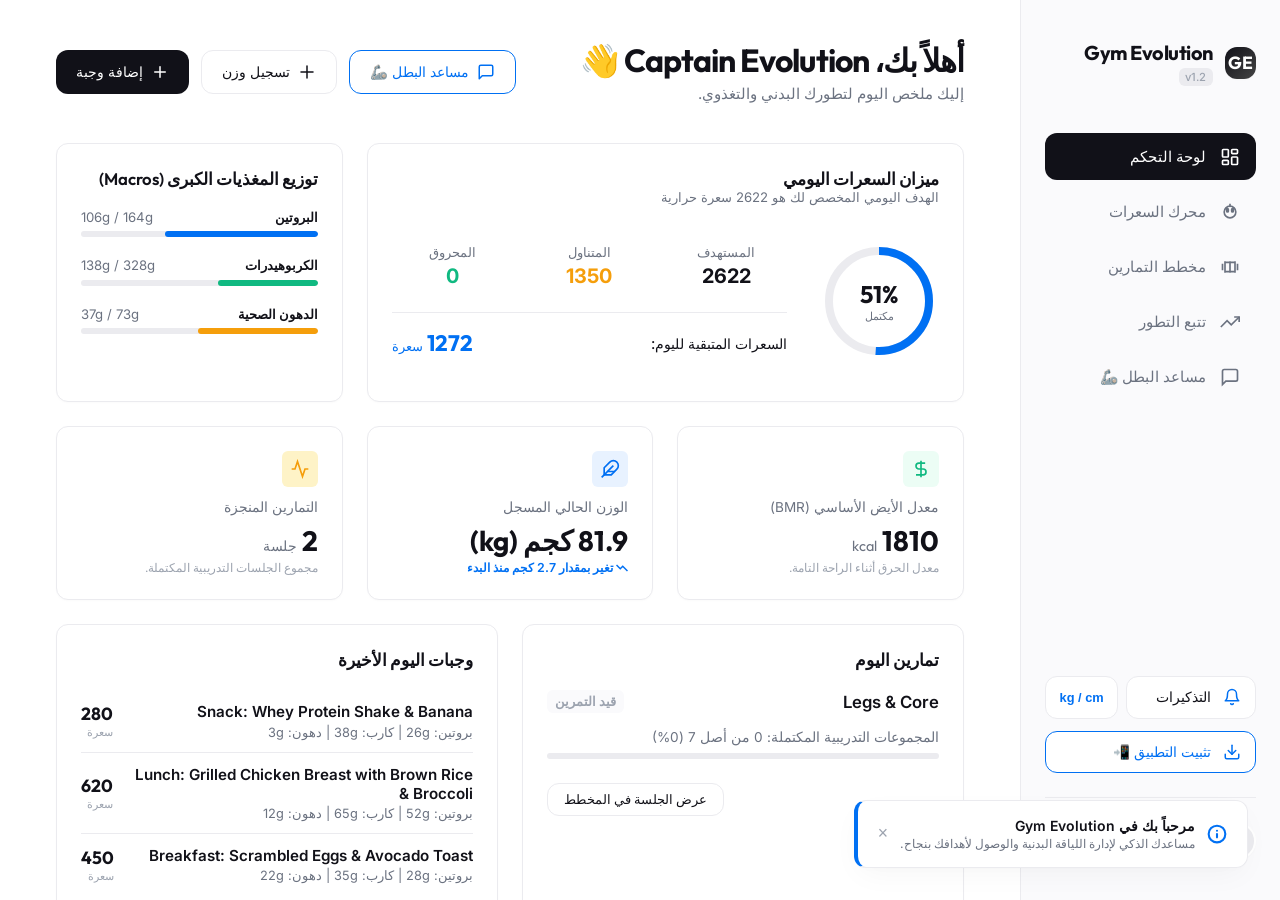
==== commit a9b436f5: "fix bugs" ====
--- a/index.html
+++ b/index.html
@@ -1,326 +1,208 @@
 <!DOCTYPE html>
-<html lang="en">
+<html lang="ar" dir="rtl">
 <head>
     <meta charset="UTF-8">
-    <meta name="viewport" content="width=device-width, initial-scale=1.0">
-    <title>Adham Ahmed | Digital Creative Portfolio</title>
-    <meta name="description" content="Portfolio of Adham Ahmed - Professional Video Editor and Web Designer.">
+    <meta name="viewport" content="width=device-width, initial-scale=1.0, maximum-scale=1.0, viewport-fit=cover">
+    <title>Gym Evolution - المساعد الرياضي المتكامل والتغذية الذكية</title>
     
-    <!-- CSS & Fonts -->
-    <link rel="stylesheet" href="style.css">
-    <link rel="stylesheet" href="https://cdnjs.cloudflare.com/ajax/libs/font-awesome/6.4.2/css/all.min.css">
+    <!-- SEO Meta Tags -->
+    <meta name="description" content="منصة Gym Evolution المتقدمة لمتابعة اللياقة البدنية، تتبع السعرات التغذوية والماكروز، تخطيط الجلسات الرياضية ورصد التطور البدني بيانيّاً بأسلوب Calm White العصري.">
+    <meta name="keywords" content="حساب السعرات, BMR, TDEE, جدول تمارين, تتبع الوزن, Gym Evolution, ماكروز, لياقة بدنية">
+    <meta name="author" content="Gym Evolution Team">
     
-    <!-- Meta tags for better SEO -->
-    <meta property="og:title" content="Adham Ahmed Portfolio">
-    <meta property="og:description" content="Sleek, modern web design and video editing portfolio.">
-    <meta property="og:image" content="web_design.png">
+    <!-- PWA & Mobile Web App Meta -->
+    <link rel="manifest" href="manifest.json">
+    <meta name="theme-color" content="#111118">
+    <meta name="apple-mobile-web-app-capable" content="yes">
+    <meta name="apple-mobile-web-app-status-bar-style" content="black-translucent">
+    <meta name="apple-mobile-web-app-title" content="Gym Evolution">
+    <link rel="apple-touch-icon" href="data:image/svg+xml,<svg xmlns='http://www.w3.org/2000/svg' viewBox='0 0 192 192'><rect width='192' height='192' rx='38' fill='%23111118'/><text x='96' y='125' font-size='82' font-family='sans-serif' font-weight='bold' fill='%23FFFFFF' text-anchor='middle'>GE</text></svg>">
+    
+    <!-- Google Identity Services (GSI) -->
+    <script src="https://accounts.google.com/gsi/client" async defer></script>
+
+    <!-- Stylesheet -->
+    <link rel="stylesheet" href="css/styles.css">
 </head>
-<body class="dark-mode">
-
-    <!-- Custom Cursor -->
-    <div id="cursor"></div>
-
-    <!-- Navigation -->
-    <nav id="navbar">
-        <div class="container nav-container">
-            <a href="#home" class="logo">Adham<span>.</span></a>
-            
-            <ul class="nav-links">
-                <li><a href="#home" class="nav-link active" data-lang="nav_home">Home</a></li>
-                <li><a href="#services" class="nav-link" data-lang="nav_services">Services</a></li>
-                <li><a href="#portfolio" class="nav-link" data-lang="nav_portfolio">Portfolio</a></li>
-                <li><a href="#skills" class="nav-link" data-lang="nav_skills">Skills</a></li>
-                <li><a href="#contact" class="nav-link" data-lang="nav_contact">Contact</a></li>
-            </ul>
-
-            <div class="nav-actions">
-                <button class="theme-toggle" id="theme-btn" title="Toggle Theme">
-                    <i class="fas fa-moon"></i>
+<body>
+
+    <!-- Mobile Top Header Bar -->
+    <header class="mobile-top-header">
+        <div class="logo-container" style="margin-bottom: 0;">
+            <div class="logo-icon">GE</div>
+            <span class="logo-text">Gym Evolution</span>
+        </div>
+        <div class="mobile-header-actions">
+            <!-- Quick Unit Switcher (kg / lb) -->
+            <button class="unit-switch-pill" id="mobile-unit-btn" title="تبديل وحدة القياس (كجم / باوند)">
+                <span class="unit-active" id="mobile-unit-label">كجم / سم</span>
+            </button>
+
+            <!-- PWA Install Button Mobile -->
+            <button class="btn-icon pwa-install-btn" id="mobile-pwa-install-btn" title="تثبيت التطبيق على جهازك للعمل أوفلاين" style="display: none; color: var(--accent-blue);">
+                <svg width="20" height="20" viewBox="0 0 24 24" fill="none" stroke="currentColor" stroke-width="2" stroke-linecap="round" stroke-linejoin="round"><path d="M21 15v4a2 2 0 0 1-2 2H5a2 2 0 0 1-2-2v-4"></path><polyline points="7 10 12 15 17 10"></polyline><line x1="12" y1="15" x2="12" y2="3"></line></svg>
+            </button>
+
+            <button class="btn-icon mobile-notif-btn" id="mobile-reminders-btn" title="التنبيهات والتذكيرات">
+                <svg width="20" height="20" viewBox="0 0 24 24" fill="none" stroke="currentColor" stroke-width="2" stroke-linecap="round" stroke-linejoin="round"><path d="M18 8A6 6 0 0 0 6 8c0 7-3 9-3 9h18s-3-2-3-9"></path><path d="M13.73 21a2 2 0 0 1-3.46 0"></path></svg>
+                <span class="notif-pulse-dot" id="mobile-notif-dot"></span>
+            </button>
+            <div class="profile-avatar mobile-avatar" id="mobile-user-avatar">GM</div>
+        </div>
+    </header>
+
+    <!-- Main App Container Shell -->
+    <div id="app-container">
+        
+        <!-- Sidebar Navigation Drawer (Desktop & Tablet) -->
+        <aside id="desktop-sidebar">
+            <div>
+                <!-- Brand logo area -->
+                <div class="logo-container">
+                    <div class="logo-icon">GE</div>
+                    <div>
+                        <span class="logo-text">Gym Evolution</span>
+                        <span class="logo-version">v1.2</span>
+                    </div>
+                </div>
+
+                <!-- Navigation link list -->
+                <nav>
+                    <a href="#" class="nav-item active" id="nav-dashboard">
+                        <!-- Dashboard icon (SVG) -->
+                        <svg viewBox="0 0 24 24" fill="none" stroke="currentColor"><rect x="3" y="3" width="7" height="9" rx="1"></rect><rect x="14" y="3" width="7" height="5" rx="1"></rect><rect x="14" y="12" width="7" height="9" rx="1"></rect><rect x="3" y="16" width="7" height="5" rx="1"></rect></svg>
+                        <span>لوحة التحكم</span>
+                    </a>
+                    
+                    <a href="#" class="nav-item" id="nav-nutrition">
+                        <!-- Apple/Food icon (SVG) -->
+                        <svg viewBox="0 0 24 24" fill="none" stroke="currentColor"><path d="M12 2v3M12 5a7 7 0 1 0 0 14 7 7 0 0 0 0-14zM8 9a1 1 0 1 1 2 0v2a1 1 0 1 1-2 0V9zM14 9a1 1 0 1 1 2 0v2a1 1 0 1 1-2 0V9z"></path></svg>
+                        <span>محرك السعرات</span>
+                    </a>
+                    
+                    <a href="#" class="nav-item" id="nav-workout">
+                        <!-- Dumbbell/Dumbbell icon (SVG) -->
+                        <svg viewBox="0 0 24 24" fill="none" stroke="currentColor"><path d="M6.5 6.5h11M6.5 17.5h11M18 5v14M6 5v14M3 8v8M21 8v8M12 5v14"></path></svg>
+                        <span>مخطط التمارين</span>
+                    </a>
+                    
+                    <a href="#" class="nav-item" id="nav-evolution">
+                        <!-- Trend up chart icon (SVG) -->
+                        <svg viewBox="0 0 24 24" fill="none" stroke="currentColor"><polyline points="23 6 13.5 15.5 8.5 10.5 1 18"></polyline><polyline points="17 6 23 6 23 12"></polyline></svg>
+                        <span>تتبع التطور</span>
+                    </a>
+
+                    <a href="#" class="nav-item" id="nav-assistant">
+                        <!-- Bot / Message icon (SVG) -->
+                        <svg viewBox="0 0 24 24" fill="none" stroke="currentColor" stroke-width="2"><path d="M21 15a2 2 0 0 1-2 2H7l-4 4V5a2 2 0 0 1 2-2h14a2 2 0 0 1 2 2z"></path></svg>
+                        <span>مساعد البطل 🦾</span>
+                    </a>
+                </nav>
+            </div>
+
+            <!-- Profile & Google Sign-In Widget at bottom -->
+            <div>
+                <div style="display: flex; gap: 0.5rem; margin-bottom: 0.75rem;">
+                    <button class="sidebar-reminder-btn" id="sidebar-reminders-btn" title="إعدادات التذكيرات" style="margin-bottom: 0; flex: 1;">
+                        <svg width="18" height="18" viewBox="0 0 24 24" fill="none" stroke="currentColor" stroke-width="2" stroke-linecap="round" stroke-linejoin="round"><path d="M18 8A6 6 0 0 0 6 8c0 7-3 9-3 9h18s-3-2-3-9"></path><path d="M13.73 21a2 2 0 0 1-3.46 0"></path></svg>
+                        <span>التذكيرات</span>
+                    </button>
+                    <button class="sidebar-unit-toggle" id="sidebar-unit-btn" title="تبديل وحدة القياس (كجم / باوند)">
+                        <span id="sidebar-unit-label">كجم</span>
+                    </button>
+                </div>
+
+                <button class="sidebar-reminder-btn pwa-install-btn" id="sidebar-pwa-install-btn" title="تثبيت التطبيق على جهازك للعمل أوفلاين" style="display: none; width: 100%; margin-bottom: 0.75rem; border-color: var(--accent-blue); color: var(--accent-blue);">
+                    <svg width="18" height="18" viewBox="0 0 24 24" fill="none" stroke="currentColor" stroke-width="2" stroke-linecap="round" stroke-linejoin="round"><path d="M21 15v4a2 2 0 0 1-2 2H5a2 2 0 0 1-2-2v-4"></path><polyline points="7 10 12 15 17 10"></polyline><line x1="12" y1="15" x2="12" y2="3"></line></svg>
+                    <span>تثبيت التطبيق 📲</span>
                 </button>
-                <select id="lang-select" class="lang-toggle" onchange="changeLanguage()">
-                    <option value="en">EN</option>
-                    <option value="ar">AR</option>
-                </select>
-                <div class="hamburger">
-                    <span></span>
-                    <span></span>
-                    <span></span>
-                </div>
-            </div>
-        </div>
+
+                <!-- Google Identity Sign-In Integration Wrapper -->
+                <div id="google-signin-section" style="margin-bottom: 0.75rem;">
+                    <div id="g_id_onload"
+                         data-client_id="452956702998-ivve5qvsvi174l08a3bbfep4cmkqn6o3.apps.googleusercontent.com"
+                         data-context="signin"
+                         data-ux_mode="popup"
+                         data-callback="handleCredentialResponse"
+                         data-auto_prompt="false">
+                    </div>
+                    <div id="google-signin-btn-wrap" style="display: flex; justify-content: center; width: 100%;">
+                        <div class="g_id_signin" data-type="standard" data-shape="rectangular" data-theme="outline" data-text="signin_with" data-size="medium" data-width="215"></div>
+                    </div>
+                </div>
+
+                <div class="sidebar-profile" id="user-profile">
+                    <div class="profile-avatar" id="sidebar-user-avatar">GM</div>
+                    <div class="profile-info" style="flex-grow: 1;">
+                        <div class="profile-name" id="sidebar-user-name">اسم المستخدم</div>
+                        <div class="profile-role" id="sidebar-user-role">الهدف البدني</div>
+                    </div>
+                    <button class="btn-icon" id="btn-logout" title="تسجيل الخروج" style="display: none; padding: 0.35rem;">
+                        <svg width="16" height="16" viewBox="0 0 24 24" fill="none" stroke="var(--text-tertiary)" stroke-width="2" stroke-linecap="round" stroke-linejoin="round"><path d="M9 21H5a2 2 0 0 1-2-2V5a2 2 0 0 1 2-2h4"></path><polyline points="16 17 21 12 16 7"></polyline><line x1="21" y1="12" x2="9" y2="12"></line></svg>
+                    </button>
+                </div>
+            </div>
+        </aside>
+
+        <!-- Main View Target Shell -->
+        <main id="view-target">
+            <!-- Dynamic pages will be rendered here -->
+        </main>
+    </div>
+
+    <!-- Mobile Bottom Navigation Bar (Visible only on Mobile) -->
+    <nav class="mobile-bottom-nav" id="mobile-bottom-bar">
+        <a href="#" class="bottom-nav-item active" id="bnav-dashboard">
+            <div class="nav-icon-wrap">
+                <svg viewBox="0 0 24 24" fill="none" stroke="currentColor"><rect x="3" y="3" width="7" height="9" rx="1"></rect><rect x="14" y="3" width="7" height="5" rx="1"></rect><rect x="14" y="12" width="7" height="9" rx="1"></rect><rect x="3" y="16" width="7" height="5" rx="1"></rect></svg>
+            </div>
+            <span>الرئيسية</span>
+        </a>
+        <a href="#" class="bottom-nav-item" id="bnav-nutrition">
+            <div class="nav-icon-wrap">
+                <svg viewBox="0 0 24 24" fill="none" stroke="currentColor"><path d="M12 2v3M12 5a7 7 0 1 0 0 14 7 7 0 0 0 0-14zM8 9a1 1 0 1 1 2 0v2a1 1 0 1 1-2 0V9zM14 9a1 1 0 1 1 2 0v2a1 1 0 1 1-2 0V9z"></path></svg>
+            </div>
+            <span>السعرات</span>
+        </a>
+        <a href="#" class="bottom-nav-item" id="bnav-workout">
+            <div class="nav-icon-wrap">
+                <svg viewBox="0 0 24 24" fill="none" stroke="currentColor"><path d="M6.5 6.5h11M6.5 17.5h11M18 5v14M6 5v14M3 8v8M21 8v8M12 5v14"></path></svg>
+            </div>
+            <span>التمارين</span>
+        </a>
+        <a href="#" class="bottom-nav-item" id="bnav-evolution">
+            <div class="nav-icon-wrap">
+                <svg viewBox="0 0 24 24" fill="none" stroke="currentColor"><polyline points="23 6 13.5 15.5 8.5 10.5 1 18"></polyline><polyline points="17 6 23 6 23 12"></polyline></svg>
+            </div>
+            <span>التطور</span>
+        </a>
+        <a href="#" class="bottom-nav-item" id="bnav-assistant">
+            <div class="nav-icon-wrap">
+                <svg viewBox="0 0 24 24" fill="none" stroke="currentColor" stroke-width="2"><path d="M21 15a2 2 0 0 1-2 2H7l-4 4V5a2 2 0 0 1 2-2h14a2 2 0 0 1 2 2z"></path></svg>
+            </div>
+            <span>المساعد</span>
+        </a>
     </nav>
 
-    <main>
-        <!-- Hero Section -->
-        <section id="home" class="hero">
-            <div class="container hero-grid">
-                <div class="hero-content">
-                    <h2 class="reveal active" data-lang="greeting">HELLO, I'M</h2>
-                    <h1 class="reveal active">Adham <span class="typing-text">Ahmed</span></h1>
-                    <p class="reveal active" data-lang="hero_desc">I'm a digital creator specializing in crafting immersive web experiences and cinematic video edits that capture attention.</p>
-                    <div class="hero-btns reveal active">
-                        <a href="#portfolio" class="btn btn-primary">
-                            <span data-lang="view_work">View My Work</span> <i class="fas fa-arrow-right"></i>
-                        </a>
-                        <a href="#contact" class="btn btn-secondary">
-                            <span data-lang="contact_me">Get in Touch</span>
-                        </a>
-                    </div>
-                </div>
-                <div class="hero-visual reveal active">
-                    <div class="visual-backdrop"></div>
-                    <img src="profile.jpg" alt="Adham" class="main-image">
-                    
-                    <div class="floating-card card-1">
-                        <i class="fas fa-code"></i>
-                        <div class="card-text">
-                            <strong>10+</strong>
-                            <p>Projects</p>
-                        </div>
-                    </div>
-                    <div class="floating-card card-2">
-                        <i class="fas fa-video"></i>
-                        <div class="card-text">
-                            <strong>Pro</strong>
-                            <p>Editing</p>
-                        </div>
-                    </div>
-                </div>
-            </div>
-        </section>
-
-        <!-- Services -->
-        <section id="services" class="services">
-            <div class="container">
-                <div class="section-header reveal">
-                    <h3 data-lang="services_label">EXCELLENCE</h3>
-                    <h2 data-lang="services_title">Professional Services</h2>
-                    <div class="line"></div>
-                </div>
-                
-                <div class="services-grid">
-                    <div class="service-card reveal">
-                        <div class="service-icon"><i class="fas fa-laptop-code"></i></div>
-                        <h4 data-lang="service_web_title">Web Design</h4>
-                        <p data-lang="service_web_desc">Building modern, responsive, and high-performance websites tailored to your brand's unique identity.</p>
-                    </div>
-                    <div class="service-card reveal">
-                        <div class="service-icon"><i class="fas fa-clapperboard"></i></div>
-                        <h4 data-lang="service_video_title">Video Editing</h4>
-                        <p data-lang="service_video_desc">Transforming raw footage into cinematic masterpieces with professional transitions, grading, and sound design.</p>
-                    </div>
-                    <div class="service-card reveal">
-                        <div class="service-icon"><i class="fas fa-wand-magic-sparkles"></i></div>
-                        <h4 data-lang="service_content_title">Content Creation</h4>
-                        <p data-lang="service_content_desc">Creating engaging short-form content for Reels, TikTok, and YouTube aimed at maximum audience retention.</p>
-                    </div>
-                </div>
-            </div>
-        </section>
-
-        <!-- Portfolio -->
-        <section id="portfolio" class="portfolio">
-            <div class="container">
-                <div class="section-header reveal">
-                    <h3 data-lang="portfolio_label">WORK</h3>
-                    <h2 data-lang="portfolio_title">Selected Projects</h2>
-                    <div class="line"></div>
-                </div>
-
-                <div class="portfolio-grid">
-
-
-                    <!-- Project 4 (Fashion) -->
-                    <div class="project-card reveal">
-                        <div class="project-image fashion-logo-card">
-                            <img src="../ZE-Fahion2/logo_alquds.jpg" alt="AL-QUDS Clothing Logo" class="fashion-logo-img">
-                            <div class="project-overlay">
-                                <a href="https://a4999360-eng.github.io/ZE-Fahion2/" target="_blank" class="btn btn-secondary"><i class="fas fa-eye"></i> Preview Project</a>
-                            </div>
-                        </div>
-                        <div class="project-content">
-                            <div class="project-tags">
-                                <span class="tag">E-Commerce</span>
-                                <span class="tag">Fashion</span>
-                            </div>
-                            <h4 data-lang="project4_title">AL-QUDS Clothing</h4>
-                            <p data-lang="project4_desc">A premium luxury line clothing website with a modern aesthetic and seamless shopping experience.</p>
-                            <a href="https://a4999360-eng.github.io/ZE-Fahion2/" target="_blank" class="project-link">Visit Website <i class="fas fa-chevron-right"></i></a>
-                        </div>
-                    </div>
-
-                    <!-- Project 5 (Konnash) -->
-                    <div class="project-card reveal">
-                        <div class="project-image fashion-logo-card">
-                            <img src="konnash.png" alt="Konnash Logo" class="fashion-logo-img">
-                            <div class="project-overlay">
-                                <a href="https://a4999360-eng.github.io/konnash/" target="_blank" class="btn btn-secondary"><i class="fas fa-eye"></i> Preview Project</a>
-                            </div>
-                        </div>
-                        <div class="project-content">
-                            <div class="project-tags">
-                                <span class="tag">Finance</span>
-                                <span class="tag">Web App</span>
-                            </div>
-                            <h4 data-lang="project5_title">Konnash Debt Tracker</h4>
-                            <p data-lang="project5_desc">A web application for tracking debts and managing personal financial records.</p>
-                            <a href="https://a4999360-eng.github.io/konnash/" target="_blank" class="project-link">Visit Website <i class="fas fa-chevron-right"></i></a>
-                        </div>
-                    </div>
-                </div>
-            </div>
-        </section>
-
-        <!-- Skills -->
-        <section id="skills" class="skills">
-            <div class="container">
-                <div class="section-header reveal">
-                    <h3 data-lang="skills_label">PROFICIENCY</h3>
-                    <h2 data-lang="skills_title">Technical Expertise</h2>
-                    <div class="line"></div>
-                </div>
-
-                <div class="skills-wrapper">
-                    <div class="skills-left reveal">
-                        <h3 data-lang="skills_core">Core Competencies</h3>
-                        
-                        <div class="skill-item">
-                            <div class="skill-info">
-                                <span data-lang="skill_web">Web Design (HTML, CSS, JS)</span>
-                                <span>90%</span>
-                            </div>
-                            <div class="skill-bar">
-                                <div class="skill-progress" style="width: 90%;"></div>
-                            </div>
-                        </div>
-
-                        <div class="skill-item">
-                            <div class="skill-info">
-                                <span data-lang="skill_video">Video Editing</span>
-                                <span>85%</span>
-                            </div>
-                            <div class="skill-bar">
-                                <div class="skill-progress" style="width: 85%;"></div>
-                            </div>
-                        </div>
-
-                        <div class="skill-item">
-                            <div class="skill-info">
-                                <span data-lang="skill_content">Content Strategy</span>
-                                <span>75%</span>
-                            </div>
-                            <div class="skill-bar">
-                                <div class="skill-progress" style="width: 75%;"></div>
-                            </div>
-                        </div>
-                    </div>
-
-                    <div class="skills-right reveal">
-                        <h3 data-lang="tools_label">My Workspace</h3>
-                        <div class="tools-grid">
-                            <div class="tool-item">
-                                <img src="https://img.icons8.com/color/48/adobe-premiere-pro.png" alt="Premiere Pro" width="40" height="40">
-                                <span>Premiere Pro</span>
-                            </div>
-                            <div class="tool-item">
-                                <i class="fas fa-scissors"></i>
-                                <span>CapCut PC</span>
-                            </div>
-                            <div class="tool-item">
-                                <i class="fas fa-terminal"></i>
-                                <span>VS Code</span>
-                            </div>
-                            <div class="tool-item">
-                                <i class="fab fa-figma"></i>
-                                <span>Figma</span>
-                            </div>
-                            <div class="tool-item">
-                                <i class="fab fa-github"></i>
-                                <span>GitHub</span>
-                            </div>
-                            <div class="tool-item">
-                                <i class="fas fa-bolt"></i>
-                                <span>Canva</span>
-                            </div>
-                        </div>
-                    </div>
-                </div>
-            </div>
-        </section>
-
-        <!-- Contact -->
-        <section id="contact" class="contact">
-            <div class="container">
-                <div class="contact-container">
-                    <div class="contact-info reveal">
-                        <h3 data-lang="contact_title">Let's Create Together</h3>
-                        <p data-lang="contact_desc">Have a vision for your next brand design or video project? Let's discuss how we can bring it to life.</p>
-                        
-                        <div class="contact-details">
-                            <div class="contact-method">
-                                <div class="method-icon"><i class="fas fa-envelope"></i></div>
-                                <div class="method-text">
-                                    <h5 data-lang="email_label">Email</h5>
-                                    <p>a4999360@gmail.com</p>
-                                </div>
-                            </div>
-                            <div class="contact-method">
-                                <div class="method-icon"><i class="fab fa-whatsapp"></i></div>
-                                <div class="method-text">
-                                    <h5 data-lang="whatsapp_label">WhatsApp</h5>
-                                    <p>+20 115 299 8910</p>
-                                </div>
-                            </div>
-                        </div>
-                    </div>
-
-                    <div class="contact-form-wrapper reveal">
-                        <form class="contact-form" onsubmit="sendMsg(event)">
-                            <div class="form-row">
-                                <div class="form-group">
-                                    <label data-lang="name_label">Full Name</label>
-                                    <input type="text" id="name" placeholder="John Doe" required>
-                                </div>
-                                <div class="form-group">
-                                    <label data-lang="email_label_field">Email Address</label>
-                                    <input type="email" id="email" placeholder="john@example.com" required>
-                                </div>
-                            </div>
-                            <div class="form-group">
-                                <label data-lang="msg_label">Your Message</label>
-                                <textarea id="msg" placeholder="Tell me about your project..." required></textarea>
-                            </div>
-                            <button type="submit" class="btn btn-primary" data-lang="send_btn">Send Message</button>
-                        </form>
-                    </div>
-                </div>
-            </div>
-        </section>
-    </main>
-
-    <div class="toast" id="toast">
-        <i class="fas fa-circle-check"></i>
-        <span>Message sent successfully!</span>
-    </div>
-
-    <footer>
-        <div class="container">
-            <div class="social-links">
-                <a href="#"><i class="fab fa-instagram"></i></a>
-                <a href="#"><i class="fab fa-x-twitter"></i></a>
-                <a href="#"><i class="fab fa-youtube"></i></a>
-                <a href="https://wa.me/201152998910"><i class="fab fa-whatsapp"></i></a>
-            </div>
-            <p>&copy; 2026 Adham Ahmed. <span data-lang="footer_rights">All rights reserved.</span></p>
-        </div>
-    </footer>
-
-    <!-- Floating WhatsApp Button -->
-    <a href="https://wa.me/201152998910" target="_blank" class="whatsapp-float" title="Contact on WhatsApp">
-        <i class="fab fa-whatsapp"></i>
-    </a>
-
-    <!-- Scripts -->
-    <script src="script.js"></script>
+    <!-- Application Script Files (Sequential Global Order for Offline/CORS-free execution) -->
+    <script src="js/domain/models.js"></script>
+    <script src="js/domain/units.js"></script>
+    <script src="js/domain/bmr.js"></script>
+    <script src="js/domain/foodDb.js"></script>
+    <script src="js/domain/exerciseDb.js"></script>
+    <script src="js/domain/aiAssistant.js"></script>
+    <script src="js/domain/exporter.js"></script>
+    <script src="js/domain/reminderManager.js"></script>
+    <script src="js/data/dbSchema.js"></script>
+    <script src="js/data/localRepository.js"></script>
+    <script src="js/ui/notifier.js"></script>
+    <script src="js/ui/confirmModal.js"></script>
+    <script src="js/ui/remindersModal.js"></script>
+    <script src="js/ui/dashboard.js"></script>
+    <script src="js/ui/nutrition.js"></script>
+    <script src="js/ui/workout.js"></script>
+    <script src="js/ui/evolution.js"></script>
+    <script src="js/ui/assistant.js"></script>
+    <script src="js/app.js"></script>
 </body>
-</html>+</html>
--- a/css/styles.css
+++ b/css/styles.css
@@ -0,0 +1,2511 @@
+/* Gym Evolution - Design Tokens and Stylesheet (Calm White Aesthetic) */
+
+@import url('https://fonts.googleapis.com/css2?family=Inter:wght@300;400;500;600;700&family=Outfit:wght@400;500;600;700&display=swap');
+
+:root {
+    --bg-main: #FFFFFF;
+    --bg-sub: #FAFAFC;
+    --bg-card: #FFFFFF;
+    --border-color: #EBEBEF;
+    --text-primary: #111118;
+    --text-secondary: #6B7280;
+    --text-tertiary: #9CA3AF;
+    --accent-blue: #0070F3;
+    --accent-blue-soft: #E8F2FF;
+    --accent-mint: #10B981;
+    --accent-mint-soft: #ECFDF5;
+    --accent-coral: #EF4444;
+    --accent-coral-soft: #FEF2F2;
+    --accent-orange: #F59E0B;
+    
+    --shadow-sm: 0 1px 2px 0 rgba(0, 0, 0, 0.02);
+    --shadow-md: 0 4px 18px -2px rgba(0, 0, 0, 0.03), 0 2px 6px -1px rgba(0, 0, 0, 0.02);
+    --shadow-lg: 0 10px 30px -5px rgba(0, 0, 0, 0.04), 0 4px 12px -2px rgba(0, 0, 0, 0.02);
+    
+    --radius-sm: 6px;
+    --radius-md: 12px;
+    --radius-lg: 18px;
+    --radius-full: 9999px;
+    
+    --font-heading: 'Outfit', 'Inter', -apple-system, sans-serif;
+    --font-body: 'Inter', -apple-system, sans-serif;
+    --transition-smooth: all 0.25s cubic-bezier(0.16, 1, 0.3, 1);
+}
+
+* {
+    box-sizing: border-box;
+    margin: 0;
+    padding: 0;
+}
+
+body {
+    background-color: var(--bg-main);
+    color: var(--text-primary);
+    font-family: var(--font-body);
+    -webkit-font-smoothing: antialiased;
+    -moz-osx-font-smoothing: grayscale;
+    min-height: 100vh;
+    min-height: 100dvh; /* Dynamic viewport height for mobile browsers */
+    display: flex;
+    flex-direction: column;
+    overflow-x: hidden;
+    /* Prevent bounce scroll on iOS */
+    overscroll-behavior: none;
+}
+
+/* App Shell Layout */
+#app-container {
+    display: flex;
+    flex-direction: column;
+    width: 100vw;
+    flex: 1;
+}
+
+/* Sidebar Styling - hidden by default (mobile-first) */
+aside {
+    display: none; /* Hidden on mobile, shown on desktop via media query */
+    width: 260px;
+    border-inline-end: 1px solid var(--border-color);
+    background-color: var(--bg-sub);
+    padding: 2.5rem 1.5rem;
+    flex-direction: column;
+    justify-content: space-between;
+    height: 100vh;
+    position: sticky;
+    top: 0;
+    flex-shrink: 0;
+}
+
+.logo-container {
+    display: flex;
+    align-items: center;
+    gap: 0.75rem;
+    margin-bottom: 3rem;
+}
+
+.logo-icon {
+    width: 32px;
+    height: 32px;
+    border-radius: var(--radius-md);
+    background: linear-gradient(135deg, var(--text-primary) 0%, #444 100%);
+    display: flex;
+    align-items: center;
+    justify-content: center;
+    color: #FFF;
+    font-weight: 700;
+    font-size: 1.1rem;
+    font-family: var(--font-heading);
+    box-shadow: var(--shadow-sm);
+}
+
+.logo-text {
+    font-family: var(--font-heading);
+    font-size: 1.25rem;
+    font-weight: 700;
+    letter-spacing: -0.025em;
+    color: var(--text-primary);
+}
+
+.logo-version {
+    font-size: 0.7rem;
+    color: var(--text-tertiary);
+    font-weight: 500;
+    padding: 0.15rem 0.4rem;
+    border-radius: var(--radius-sm);
+    background-color: var(--border-color);
+    margin-left: 0.25rem;
+}
+
+/* Sidebar nav links — column layout (scoped to avoid hitting mobile-bottom-nav) */
+aside nav {
+    display: flex;
+    flex-direction: column;
+    gap: 0.5rem;
+    flex-grow: 1;
+}
+
+.nav-item {
+    display: flex;
+    align-items: center;
+    gap: 0.85rem;
+    padding: 0.85rem 1rem;
+    color: var(--text-secondary);
+    text-decoration: none;
+    font-weight: 500;
+    font-size: 0.925rem;
+    border-radius: var(--radius-md);
+    cursor: pointer;
+    transition: var(--transition-smooth);
+}
+
+.nav-item svg {
+    width: 20px;
+    height: 20px;
+    stroke: var(--text-secondary);
+    stroke-width: 2;
+    fill: none;
+    transition: var(--transition-smooth);
+}
+
+.nav-item:hover {
+    background-color: #EBEBEF;
+    color: var(--text-primary);
+}
+
+.nav-item:hover svg {
+    stroke: var(--text-primary);
+}
+
+.nav-item.active {
+    background-color: var(--text-primary);
+    color: #FFFFFF;
+}
+
+.nav-item.active svg {
+    stroke: #FFFFFF;
+}
+
+.sidebar-profile {
+    display: flex;
+    align-items: center;
+    gap: 0.75rem;
+    padding-top: 1.5rem;
+    border-top: 1px solid var(--border-color);
+}
+
+.profile-avatar {
+    width: 38px;
+    height: 38px;
+    border-radius: var(--radius-full);
+    background-color: var(--border-color);
+    display: flex;
+    align-items: center;
+    justify-content: center;
+    font-weight: 600;
+    font-size: 0.9rem;
+    color: var(--text-secondary);
+    border: 2px solid #FFF;
+    box-shadow: var(--shadow-sm);
+    overflow: hidden;
+    flex-shrink: 0;
+}
+
+.profile-avatar img {
+    width: 100%;
+    height: 100%;
+    object-fit: cover;
+}
+
+.profile-info {
+    overflow: hidden;
+}
+
+.profile-name {
+    font-size: 0.875rem;
+    font-weight: 600;
+    color: var(--text-primary);
+    white-space: nowrap;
+    text-overflow: ellipsis;
+    overflow: hidden;
+}
+
+.profile-role {
+    font-size: 0.75rem;
+    color: var(--text-tertiary);
+}
+
+/* Main Dashboard Area - Mobile First */
+main {
+    flex-grow: 1;
+    padding: 1.25rem 1rem 5.5rem 1rem; /* Bottom padding accounts for mobile nav bar */
+    overflow-y: auto;
+    height: calc(100dvh - 60px); /* minus top header */
+    background-color: var(--bg-main);
+    /* Enable smooth scrolling on iOS */
+    -webkit-overflow-scrolling: touch;
+}
+
+.view-section {
+    display: none;
+    animation: slideUpFadeIn 0.32s cubic-bezier(0.22, 1, 0.36, 1) forwards;
+}
+
+.view-section.active {
+    display: block;
+}
+
+@keyframes slideUpFadeIn {
+    from {
+        opacity: 0;
+        transform: translateY(14px);
+    }
+    to {
+        opacity: 1;
+        transform: translateY(0);
+    }
+}
+
+/* Keep legacy fadeIn for other uses */
+@keyframes fadeIn {
+    from {
+        opacity: 0;
+        transform: translateY(10px);
+    }
+    to {
+        opacity: 1;
+        transform: translateY(0);
+    }
+}
+
+/* View Header */
+.view-header {
+    display: flex;
+    justify-content: space-between;
+    align-items: center;
+    margin-bottom: 2.5rem;
+}
+
+.view-header-title h1 {
+    font-family: var(--font-heading);
+    font-size: 2rem;
+    font-weight: 700;
+    letter-spacing: -0.03em;
+    color: var(--text-primary);
+    margin-bottom: 0.25rem;
+}
+
+.view-header-title p {
+    font-size: 0.95rem;
+    color: var(--text-secondary);
+}
+
+.header-action {
+    display: flex;
+    gap: 0.75rem;
+}
+
+/* Custom Grid */
+.dashboard-grid {
+    display: grid;
+    grid-template-columns: repeat(12, 1fr);
+    gap: 1.5rem;
+}
+
+.col-12 { grid-column: span 12; }
+.col-8 { grid-column: span 8; }
+.col-7 { grid-column: span 7; }
+.col-6 { grid-column: span 6; }
+.col-5 { grid-column: span 5; }
+.col-4 { grid-column: span 4; }
+.col-3 { grid-column: span 3; }
+
+/* Dashboard Cards */
+.card {
+    background-color: var(--bg-card);
+    border: 1px solid var(--border-color);
+    border-radius: var(--radius-md);
+    padding: 1.5rem;
+    box-shadow: var(--shadow-sm);
+    transition: var(--transition-smooth);
+    position: relative;
+    overflow: hidden;
+}
+
+.card:hover {
+    box-shadow: var(--shadow-md);
+    border-color: #D6D6DF;
+}
+
+.card-header {
+    display: flex;
+    justify-content: space-between;
+    align-items: center;
+    margin-bottom: 1.25rem;
+}
+
+.card-title {
+    font-family: var(--font-heading);
+    font-size: 1.05rem;
+    font-weight: 600;
+    color: var(--text-primary);
+}
+
+.card-subtitle {
+    font-size: 0.825rem;
+    color: var(--text-secondary);
+}
+
+/* Metric / Stat Card Style */
+.stat-card {
+    display: flex;
+    flex-direction: column;
+    justify-content: space-between;
+    min-height: 130px;
+}
+
+.stat-icon-wrap {
+    width: 36px;
+    height: 36px;
+    border-radius: var(--radius-sm);
+    display: flex;
+    align-items: center;
+    justify-content: center;
+    background-color: var(--bg-sub);
+}
+
+.stat-icon-wrap svg {
+    width: 20px;
+    height: 20px;
+}
+
+.stat-value {
+    font-family: var(--font-heading);
+    font-size: 1.75rem;
+    font-weight: 700;
+    color: var(--text-primary);
+    margin: 0.5rem 0 0.15rem 0;
+}
+
+.stat-unit {
+    font-size: 0.9rem;
+    color: var(--text-secondary);
+    font-weight: 400;
+}
+
+.stat-change {
+    font-size: 0.775rem;
+    font-weight: 600;
+    display: inline-flex;
+    align-items: center;
+    gap: 0.2rem;
+}
+
+.stat-change.up { color: var(--accent-mint); }
+.stat-change.down { color: var(--accent-blue); }
+.stat-change.flat { color: var(--text-tertiary); }
+
+/* Progress Circles / Bars */
+.progress-ring-container {
+    position: relative;
+    width: 120px;
+    height: 120px;
+    margin: 0 auto;
+}
+
+.progress-ring-circle {
+    transition: stroke-dashoffset 0.35s;
+    transform: rotate(-90deg);
+    transform-origin: 50% 50%;
+}
+
+.progress-ring-text {
+    position: absolute;
+    top: 50%;
+    left: 50%;
+    transform: translate(-50%, -50%);
+    text-align: center;
+}
+
+.progress-ring-val {
+    font-family: var(--font-heading);
+    font-size: 1.5rem;
+    font-weight: 700;
+    color: var(--text-primary);
+}
+
+.progress-ring-lbl {
+    font-size: 0.7rem;
+    color: var(--text-secondary);
+    text-transform: uppercase;
+}
+
+.progress-bar-container {
+    width: 100%;
+    height: 6px;
+    background-color: var(--border-color);
+    border-radius: var(--radius-full);
+    overflow: hidden;
+}
+
+.progress-bar-fill {
+    height: 100%;
+    background-color: var(--accent-blue);
+    border-radius: var(--radius-full);
+    transition: width 0.4s ease;
+}
+
+.progress-bar-fill.mint { background-color: var(--accent-mint); }
+.progress-bar-fill.orange { background-color: var(--accent-orange); }
+.progress-bar-fill.coral { background-color: var(--accent-coral); }
+
+/* Macro Dashboard Row */
+.macro-grid {
+    display: grid;
+    grid-template-columns: repeat(3, 1fr);
+    gap: 1rem;
+    margin-top: 1.25rem;
+}
+
+.macro-box {
+    background-color: var(--bg-sub);
+    padding: 0.75rem 1rem;
+    border-radius: var(--radius-md);
+    border: 1px solid var(--border-color);
+}
+
+.macro-label {
+    font-size: 0.75rem;
+    color: var(--text-secondary);
+    font-weight: 500;
+    margin-bottom: 0.25rem;
+}
+
+.macro-val {
+    font-size: 1rem;
+    font-weight: 700;
+    color: var(--text-primary);
+}
+
+/* Styled Forms & Inputs */
+.form-group {
+    margin-bottom: 1.25rem;
+}
+
+.form-group label {
+    display: block;
+    font-size: 0.85rem;
+    font-weight: 600;
+    color: var(--text-primary);
+    margin-bottom: 0.45rem;
+}
+
+.input-row {
+    display: grid;
+    grid-template-columns: repeat(2, 1fr);
+    gap: 1rem;
+}
+
+input, select, textarea {
+    width: 100%;
+    padding: 0.75rem 1rem;
+    border: 1px solid var(--border-color);
+    border-radius: var(--radius-md);
+    font-family: var(--font-body);
+    font-size: 0.9rem;
+    color: var(--text-primary);
+    background-color: #FFFFFF;
+    outline: none;
+    transition: var(--transition-smooth);
+}
+
+input:focus, select:focus, textarea:focus {
+    border-color: var(--text-primary);
+    box-shadow: 0 0 0 2px rgba(0, 0, 0, 0.03);
+}
+
+/* Buttons */
+.btn {
+    display: inline-flex;
+    align-items: center;
+    justify-content: center;
+    gap: 0.5rem;
+    padding: 0.75rem 1.25rem;
+    font-family: var(--font-body);
+    font-size: 0.9rem;
+    font-weight: 500;
+    border-radius: var(--radius-md);
+    cursor: pointer;
+    border: none;
+    transition: var(--transition-smooth);
+    text-decoration: none;
+    white-space: nowrap;
+}
+
+.btn-primary {
+    background-color: var(--text-primary);
+    color: #FFFFFF;
+}
+
+.btn-primary:hover {
+    background-color: #33333C;
+}
+
+.btn-secondary {
+    background-color: #FFFFFF;
+    border: 1px solid var(--border-color);
+    color: var(--text-primary);
+}
+
+.btn-secondary:hover {
+    background-color: var(--bg-sub);
+    border-color: #D6D6DF;
+}
+
+.btn-mint {
+    background-color: var(--accent-mint);
+    color: #FFFFFF;
+}
+
+.btn-mint:hover {
+    background-color: #0E9F6E;
+}
+
+.btn-coral {
+    background-color: var(--accent-coral-soft);
+    color: var(--accent-coral);
+    border: 1px solid var(--accent-coral-soft);
+}
+
+.btn-coral:hover {
+    background-color: var(--accent-coral);
+    color: #FFFFFF;
+}
+
+.btn-icon {
+    padding: 0.5rem;
+    border-radius: var(--radius-sm);
+    background-color: transparent;
+    border: none;
+    cursor: pointer;
+    color: var(--text-secondary);
+    display: inline-flex;
+    align-items: center;
+    justify-content: center;
+    transition: var(--transition-smooth);
+}
+
+.btn-icon:hover {
+    background-color: var(--bg-sub);
+    color: var(--text-primary);
+}
+
+.btn-group {
+    display: flex;
+    gap: 0.5rem;
+}
+
+/* Custom Alert / Toast Notifier */
+#toast-container {
+    position: fixed;
+    bottom: 2rem;
+    right: 2rem;
+    display: flex;
+    flex-direction: column;
+    gap: 0.75rem;
+    z-index: 1000;
+}
+
+.toast {
+    background-color: #FFFFFF;
+    border: 1px solid var(--border-color);
+    border-left: 4px solid var(--accent-blue);
+    padding: 1rem 1.25rem;
+    border-radius: var(--radius-md);
+    box-shadow: var(--shadow-lg);
+    display: flex;
+    align-items: center;
+    gap: 0.75rem;
+    min-width: 320px;
+    max-width: 450px;
+    animation: slideIn 0.3s cubic-bezier(0.16, 1, 0.3, 1) forwards;
+    transition: var(--transition-smooth);
+}
+
+.toast.mint { border-left-color: var(--accent-mint); }
+.toast.coral { border-left-color: var(--accent-coral); }
+.toast.orange { border-left-color: var(--accent-orange); }
+
+.toast-content {
+    flex-grow: 1;
+}
+
+.toast-title {
+    font-size: 0.875rem;
+    font-weight: 600;
+    color: var(--text-primary);
+}
+
+.toast-desc {
+    font-size: 0.775rem;
+    color: var(--text-secondary);
+    margin-top: 0.15rem;
+}
+
+.toast-close {
+    cursor: pointer;
+    color: var(--text-tertiary);
+    background: none;
+    border: none;
+    font-size: 1.1rem;
+    display: inline-flex;
+}
+
+.toast-close:hover {
+    color: var(--text-secondary);
+}
+
+@keyframes slideIn {
+    from {
+        opacity: 0;
+        transform: translateY(20px) scale(0.95);
+    }
+    to {
+        opacity: 1;
+        transform: translateY(0) scale(1);
+    }
+}
+
+.toast.fade-out {
+    opacity: 0;
+    transform: translateY(-20px) scale(0.95);
+}
+
+/* Modals */
+.modal-overlay {
+    position: fixed;
+    top: 0;
+    left: 0;
+    width: 100vw;
+    height: 100vh;
+    background-color: rgba(26, 26, 26, 0.3);
+    backdrop-filter: blur(4px);
+    display: none;
+    align-items: center;
+    justify-content: center;
+    z-index: 900;
+    animation: fadeInFast 0.2s ease forwards;
+}
+
+@keyframes fadeInFast {
+    from { opacity: 0; }
+    to { opacity: 1; }
+}
+
+.modal-content {
+    background-color: #FFFFFF;
+    border: 1px solid var(--border-color);
+    border-radius: var(--radius-lg);
+    width: 100%;
+    max-width: 500px;
+    padding: 2rem;
+    box-shadow: var(--shadow-lg);
+    animation: scaleIn 0.3s cubic-bezier(0.16, 1, 0.3, 1) forwards;
+}
+
+@keyframes scaleIn {
+    from {
+        opacity: 0;
+        transform: scale(0.95);
+    }
+    to {
+        opacity: 1;
+        transform: scale(1);
+    }
+}
+
+.modal-header {
+    display: flex;
+    justify-content: space-between;
+    align-items: center;
+    margin-bottom: 1.5rem;
+}
+
+.modal-header h2 {
+    font-family: var(--font-heading);
+    font-size: 1.35rem;
+    font-weight: 600;
+}
+
+/* Logs and Tables Styling */
+.table-container {
+    overflow-x: auto;
+    width: 100%;
+    margin-top: 1rem;
+}
+
+table {
+    width: 100%;
+    border-collapse: collapse;
+    text-align: left;
+}
+
+th {
+    padding: 0.75rem 1rem;
+    border-bottom: 1px solid var(--border-color);
+    color: var(--text-secondary);
+    font-size: 0.8rem;
+    font-weight: 600;
+    text-transform: uppercase;
+    letter-spacing: 0.05em;
+}
+
+td {
+    padding: 1rem;
+    border-bottom: 1px solid var(--border-color);
+    font-size: 0.9rem;
+    color: var(--text-primary);
+}
+
+tr:last-child td {
+    border-bottom: none;
+}
+
+tr:hover td {
+    background-color: var(--bg-sub);
+}
+
+/* Nutrition Page Specific Styles */
+.daily-total-summary {
+    display: flex;
+    justify-content: space-around;
+    align-items: center;
+    padding: 1rem 0;
+}
+
+.meal-list-item {
+    display: flex;
+    justify-content: space-between;
+    align-items: center;
+    padding: 1rem;
+    border-bottom: 1px solid var(--border-color);
+    transition: var(--transition-smooth);
+}
+
+.meal-list-item:last-child {
+    border-bottom: none;
+}
+
+.meal-list-item:hover {
+    background-color: var(--bg-sub);
+}
+
+.meal-info {
+    flex-grow: 1;
+}
+
+.meal-name-text {
+    font-weight: 600;
+    font-size: 0.95rem;
+    margin-bottom: 0.2rem;
+}
+
+.meal-macros-text {
+    font-size: 0.8rem;
+    color: var(--text-secondary);
+}
+
+.meal-cal-wrap {
+    text-align: right;
+    margin-right: 1rem;
+}
+
+.meal-cal-val {
+    font-family: var(--font-heading);
+    font-weight: 700;
+    font-size: 1.1rem;
+}
+
+.meal-cal-lbl {
+    font-size: 0.7rem;
+    color: var(--text-tertiary);
+    text-transform: uppercase;
+}
+
+/* Workout Architect UI Styles */
+.workout-item-card {
+    border: 1px solid var(--border-color);
+    border-radius: var(--radius-md);
+    background-color: #FFFFFF;
+    margin-bottom: 1.5rem;
+    overflow: hidden;
+}
+
+.workout-item-header {
+    background-color: var(--bg-sub);
+    padding: 1rem 1.5rem;
+    display: flex;
+    justify-content: space-between;
+    align-items: center;
+    border-bottom: 1px solid var(--border-color);
+}
+
+.workout-item-title {
+    font-family: var(--font-heading);
+    font-size: 1.05rem;
+    font-weight: 600;
+}
+
+.workout-item-date {
+    font-size: 0.8rem;
+    color: var(--text-secondary);
+}
+
+.workout-item-body {
+    padding: 1.5rem;
+}
+
+.exercise-log-row {
+    margin-bottom: 1.5rem;
+    padding-bottom: 1.5rem;
+    border-bottom: 1px solid var(--border-color);
+}
+
+.exercise-log-row:last-child {
+    margin-bottom: 0;
+    padding-bottom: 0;
+    border-bottom: none;
+}
+
+.exercise-log-header {
+    display: flex;
+    justify-content: space-between;
+    align-items: center;
+    margin-bottom: 0.75rem;
+}
+
+.exercise-name-lbl {
+    font-family: var(--font-heading);
+    font-size: 0.95rem;
+    font-weight: 600;
+}
+
+.sets-builder-grid {
+    display: flex;
+    flex-wrap: wrap;
+    gap: 0.75rem;
+}
+
+.set-pill {
+    background-color: var(--bg-sub);
+    border: 1px solid var(--border-color);
+    border-radius: var(--radius-sm);
+    padding: 0.5rem 0.75rem;
+    display: flex;
+    align-items: center;
+    gap: 0.5rem;
+    font-size: 0.8rem;
+}
+
+.set-pill.completed {
+    background-color: var(--accent-blue-soft);
+    border-color: #C2DBFF;
+    color: var(--accent-blue);
+}
+
+.set-pill-num {
+    font-weight: 700;
+    opacity: 0.6;
+}
+
+/* Custom sets builder interface */
+.exercise-inputs-wrap {
+    display: flex;
+    gap: 0.5rem;
+    align-items: flex-end;
+    margin-top: 0.5rem;
+}
+
+.exercise-inputs-wrap .form-group {
+    margin-bottom: 0;
+}
+
+/* SVG Chart Rendering Styles */
+.chart-svg-container {
+    width: 100%;
+    height: 220px;
+    margin-top: 1rem;
+}
+
+.chart-line {
+    fill: none;
+    stroke: var(--accent-blue);
+    stroke-width: 3;
+    stroke-linecap: round;
+    stroke-linejoin: round;
+}
+
+.chart-line-gradient {
+    fill: url(#chart-gradient);
+    stroke: none;
+}
+
+.chart-grid-line {
+    stroke: var(--border-color);
+    stroke-width: 1;
+    stroke-dasharray: 4, 4;
+}
+
+.chart-dot {
+    fill: #FFFFFF;
+    stroke: var(--accent-blue);
+    stroke-width: 3;
+    transition: var(--transition-smooth);
+    cursor: pointer;
+}
+
+.chart-dot:hover {
+    r: 7;
+    fill: var(--accent-blue);
+}
+
+.chart-label-text {
+    font-size: 10px;
+    fill: var(--text-secondary);
+    font-family: var(--font-body);
+}
+
+.chart-tooltip {
+    position: absolute;
+    background-color: var(--text-primary);
+    color: #FFFFFF;
+    padding: 0.4rem 0.75rem;
+    border-radius: var(--radius-sm);
+    font-size: 0.75rem;
+    pointer-events: none;
+    box-shadow: var(--shadow-md);
+    opacity: 0;
+    transition: opacity 0.15s ease;
+    z-index: 50;
+    transform: translate(-50%, -100%);
+    margin-top: -10px;
+}
+
+/* Tabs & Toggle Button group */
+.tab-group {
+    display: flex;
+    background-color: var(--bg-sub);
+    padding: 0.25rem;
+    border-radius: var(--radius-md);
+    border: 1px solid var(--border-color);
+    margin-bottom: 1.5rem;
+    width: fit-content;
+}
+
+.tab-btn {
+    padding: 0.5rem 1.25rem;
+    border-radius: var(--radius-sm);
+    font-size: 0.85rem;
+    font-weight: 500;
+    cursor: pointer;
+    background: none;
+    border: none;
+    color: var(--text-secondary);
+    transition: var(--transition-smooth);
+}
+
+.tab-btn.active {
+    background-color: #FFFFFF;
+    color: var(--text-primary);
+    box-shadow: var(--shadow-sm);
+}
+
+/* Empty States */
+.empty-state {
+    text-align: center;
+    padding: 3rem 2rem;
+    color: var(--text-secondary);
+}
+
+.empty-state svg {
+    width: 48px;
+    height: 48px;
+    stroke: var(--text-tertiary);
+    margin-bottom: 1rem;
+}
+
+.empty-state-title {
+    font-family: var(--font-heading);
+    font-size: 1.1rem;
+    font-weight: 600;
+    color: var(--text-primary);
+    margin-bottom: 0.25rem;
+}
+
+.empty-state-desc {
+    font-size: 0.85rem;
+    margin-bottom: 1.25rem;
+}
+
+/* ===================================================
+   Mobile Top Header Bar & Notifications Trigger
+   (Visible by default - mobile first)
+   =================================================== */
+.mobile-top-header {
+    display: flex; /* Always visible - mobile first */
+    align-items: center;
+    justify-content: space-between;
+    padding: 0.75rem 1rem;
+    padding-top: calc(0.75rem + env(safe-area-inset-top, 0px));
+    background-color: rgba(255, 255, 255, 0.97);
+    border-bottom: 1px solid var(--border-color);
+    position: sticky;
+    top: 0;
+    z-index: 800;
+    backdrop-filter: blur(20px);
+    -webkit-backdrop-filter: blur(20px);
+    /* Slightly taller header for a premium feel */
+    min-height: 56px;
+}
+
+.mobile-header-actions {
+    display: flex;
+    align-items: center;
+    gap: 0.5rem;
+}
+
+.mobile-notif-btn {
+    position: relative;
+    background-color: var(--bg-sub);
+    border: 1px solid var(--border-color);
+    border-radius: var(--radius-md);
+    width: 40px;
+    height: 40px;
+    /* Tap feedback */
+    transition: background-color 0.15s ease, transform 0.1s ease;
+}
+
+.mobile-notif-btn:active {
+    background-color: var(--border-color);
+    transform: scale(0.93);
+}
+
+.notif-pulse-dot {
+    position: absolute;
+    top: 6px;
+    right: 6px;
+    width: 8px;
+    height: 8px;
+    background-color: var(--accent-coral);
+    border-radius: var(--radius-full);
+    box-shadow: 0 0 0 2px #FFFFFF;
+    animation: pulseGlow 1.8s infinite;
+}
+
+@keyframes pulseGlow {
+    0% { transform: scale(0.95); opacity: 0.8; }
+    50% { transform: scale(1.25); opacity: 1; }
+    100% { transform: scale(0.95); opacity: 0.8; }
+}
+
+.mobile-avatar {
+    width: 34px;
+    height: 34px;
+    font-size: 0.8rem;
+}
+
+/* Sidebar Reminders Button */
+.sidebar-reminder-btn {
+    width: 100%;
+    display: flex;
+    align-items: center;
+    gap: 0.75rem;
+    padding: 0.7rem 0.9rem;
+    margin-bottom: 1rem;
+    background-color: var(--bg-card);
+    border: 1px solid var(--border-color);
+    border-radius: var(--radius-md);
+    font-size: 0.85rem;
+    font-weight: 500;
+    color: var(--text-primary);
+    cursor: pointer;
+    transition: var(--transition-smooth);
+}
+
+.sidebar-reminder-btn:hover {
+    background-color: var(--bg-sub);
+    border-color: #D6D6DF;
+}
+
+.sidebar-reminder-btn svg {
+    stroke: var(--accent-blue);
+}
+
+/* ===================================================
+   Mobile Bottom Navigation Bar
+   (Visible by default - mobile first)
+   =================================================== */
+.mobile-bottom-nav {
+    display: flex;
+    flex-direction: row;  /* items side-by-side horizontally */
+    flex-grow: 0;
+    gap: 0;
+    /* Positioning */
+    position: fixed;
+    bottom: 0;
+    left: 0;
+    width: 100vw;
+    background-color: rgba(255, 255, 255, 0.97);
+    backdrop-filter: blur(20px);
+    -webkit-backdrop-filter: blur(20px);
+    border-top: 1px solid var(--border-color);
+    z-index: 850;
+    padding-bottom: env(safe-area-inset-bottom, 8px);
+    box-shadow: 0 -2px 20px rgba(0, 0, 0, 0.06);
+}
+
+/* Each nav tab item */
+.bottom-nav-item {
+    flex: 1;
+    display: flex;
+    flex-direction: column;
+    align-items: center;
+    justify-content: center;
+    padding: 0.55rem 0.15rem 0.45rem;
+    text-decoration: none;
+    color: var(--text-tertiary);
+    font-size: 0.68rem;
+    font-weight: 500;
+    gap: 0.2rem;
+    position: relative;
+    user-select: none;
+    -webkit-tap-highlight-color: transparent;
+    /* Smooth all transitions */
+    transition: color 0.2s ease;
+    /* Minimum touch target */
+    min-height: 56px;
+}
+
+/* Icon wrapper — creates the pill background on active */
+.bottom-nav-item .nav-icon-wrap {
+    position: relative;
+    display: flex;
+    align-items: center;
+    justify-content: center;
+    width: 48px;
+    height: 30px;
+    border-radius: var(--radius-full);
+    transition: background-color 0.25s cubic-bezier(0.34, 1.56, 0.64, 1),
+                transform 0.2s cubic-bezier(0.34, 1.56, 0.64, 1);
+}
+
+.bottom-nav-item svg {
+    width: 22px;
+    height: 22px;
+    stroke: var(--text-tertiary);
+    stroke-width: 2;
+    transition: stroke 0.2s ease, transform 0.25s cubic-bezier(0.34, 1.56, 0.64, 1);
+    position: relative;
+    z-index: 1;
+}
+
+/* Active state — pill highlight + color */
+.bottom-nav-item.active {
+    color: var(--accent-blue);
+    font-weight: 700;
+    font-size: 0.72rem;
+}
+
+.bottom-nav-item.active .nav-icon-wrap {
+    background-color: var(--accent-blue-soft);
+    transform: translateY(-2px);
+}
+
+.bottom-nav-item.active svg {
+    stroke: var(--accent-blue);
+    transform: scale(1.08);
+}
+
+/* Press / tap feedback */
+.bottom-nav-item:active .nav-icon-wrap {
+    transform: scale(0.88) translateY(0px);
+    background-color: #D6E9FF;
+}
+
+
+/* ===================================================
+   Smart Retention Nudge Card (Dashboard)
+   =================================================== */
+.reminder-nudge-card {
+    display: flex;
+    align-items: center;
+    justify-content: space-between;
+    gap: 1rem;
+    padding: 1.1rem 1.4rem;
+    border-radius: var(--radius-md);
+    margin-bottom: 0.5rem;
+    transition: var(--transition-smooth);
+}
+
+.reminder-nudge-card.orange {
+    background-color: #FFFBEB;
+    border: 1px solid #FDE68A;
+}
+
+.reminder-nudge-card.blue {
+    background-color: var(--accent-blue-soft);
+    border: 1px solid #BFDBFE;
+}
+
+.nudge-content {
+    display: flex;
+    align-items: center;
+    gap: 1rem;
+}
+
+.nudge-icon {
+    font-size: 1.75rem;
+    flex-shrink: 0;
+}
+
+.nudge-title {
+    font-family: var(--font-heading);
+    font-size: 0.95rem;
+    font-weight: 700;
+    color: var(--text-primary);
+    margin-bottom: 0.2rem;
+}
+
+.nudge-desc {
+    font-size: 0.825rem;
+    color: var(--text-secondary);
+    line-height: 1.4;
+}
+
+/* ===================================================
+   Reminders & Notifications Modal Styles
+   =================================================== */
+.modal-content-lg {
+    max-width: 580px;
+    width: 92vw;
+    max-height: 90vh;
+    overflow-y: auto;
+}
+
+.modal-close-btn {
+    background: none;
+    border: none;
+    font-size: 1.5rem;
+    color: var(--text-tertiary);
+    cursor: pointer;
+    line-height: 1;
+    padding: 0.25rem;
+}
+
+.modal-close-btn:hover {
+    color: var(--text-primary);
+}
+
+.modal-subtitle {
+    font-size: 0.825rem;
+    color: var(--text-secondary);
+    margin-top: 0.15rem;
+}
+
+.reminder-icon-box {
+    width: 44px;
+    height: 44px;
+    background-color: #FFFBEB;
+    border-radius: var(--radius-md);
+    display: flex;
+    align-items: center;
+    justify-content: center;
+    font-size: 1.25rem;
+    flex-shrink: 0;
+}
+
+.reminder-perm-card {
+    background-color: var(--bg-sub);
+    border: 1px solid var(--border-color);
+    border-radius: var(--radius-md);
+    padding: 1rem 1.25rem;
+}
+
+.badge {
+    display: inline-block;
+    font-size: 0.75rem;
+    font-weight: 600;
+    padding: 0.2rem 0.5rem;
+    border-radius: var(--radius-sm);
+    margin-inline-start: 0.5rem;
+}
+
+.badge-success {
+    background-color: var(--accent-mint-soft);
+    color: var(--accent-mint);
+}
+
+.badge-warning {
+    background-color: #FEF3C7;
+    color: var(--accent-orange);
+}
+
+.badge-danger {
+    background-color: var(--accent-coral-soft);
+    color: var(--accent-coral);
+}
+
+.toggle-card {
+    display: flex;
+    align-items: center;
+    justify-content: space-between;
+    padding: 1rem;
+    background-color: var(--bg-sub);
+    border: 1px solid var(--border-color);
+    border-radius: var(--radius-md);
+    margin-bottom: 1rem;
+}
+
+.reminder-section-box {
+    border: 1px solid var(--border-color);
+    border-radius: var(--radius-md);
+    padding: 1.1rem;
+    margin-bottom: 1rem;
+    background-color: #FFFFFF;
+}
+
+.reminder-section-header {
+    display: flex;
+    align-items: center;
+    justify-content: space-between;
+    gap: 1rem;
+}
+
+.reminder-section-title {
+    font-size: 0.95rem;
+    font-weight: 600;
+    color: var(--text-primary);
+}
+
+.reminder-section-desc {
+    font-size: 0.8rem;
+    color: var(--text-secondary);
+    margin-top: 0.2rem;
+}
+
+.custom-remind-row {
+    transition: var(--transition-smooth);
+}
+
+.custom-remind-row:hover {
+    border-color: #CBD5E1;
+    background-color: var(--bg-sub);
+}
+
+/* Switch Toggle Component */
+.switch {
+    position: relative;
+    display: inline-block;
+    width: 44px;
+    height: 24px;
+    flex-shrink: 0;
+}
+
+.switch input {
+    opacity: 0;
+    width: 0;
+    height: 0;
+}
+
+.slider {
+    position: absolute;
+    cursor: pointer;
+    top: 0;
+    left: 0;
+    right: 0;
+    bottom: 0;
+    background-color: #D1D5DB;
+    transition: 0.3s cubic-bezier(0.16, 1, 0.3, 1);
+    border-radius: 34px;
+}
+
+.slider:before {
+    position: absolute;
+    content: "";
+    height: 18px;
+    width: 18px;
+    left: 3px;
+    bottom: 3px;
+    background-color: white;
+    transition: 0.3s cubic-bezier(0.16, 1, 0.3, 1);
+    border-radius: 50%;
+    box-shadow: 0 1px 3px rgba(0, 0, 0, 0.2);
+}
+
+input:checked + .slider {
+    background-color: var(--accent-blue);
+}
+
+input:checked + .slider:before {
+    transform: translateX(20px);
+}
+
+/* ===================================================
+   Progress Export & Social Share Card Styles
+   =================================================== */
+.export-stats-preview {
+    display: grid;
+    grid-template-columns: repeat(3, 1fr);
+    gap: 0.75rem;
+    margin-bottom: 1.25rem;
+}
+
+.export-stat-box {
+    background-color: var(--bg-sub);
+    border: 1px solid var(--border-color);
+    border-radius: var(--radius-md);
+    padding: 0.75rem;
+    text-align: center;
+}
+
+.export-stat-label {
+    display: block;
+    font-size: 0.75rem;
+    color: var(--text-secondary);
+    margin-bottom: 0.25rem;
+}
+
+.export-stat-num {
+    font-family: var(--font-heading);
+    font-size: 1.25rem;
+    font-weight: 700;
+    color: var(--text-primary);
+}
+
+.export-stat-num small {
+    font-size: 0.75rem;
+    font-weight: 500;
+    color: var(--text-secondary);
+}
+
+.text-mint { color: var(--accent-mint); }
+.text-orange { color: var(--accent-orange); }
+
+.export-card-preview-container {
+    background-color: #F8F9FC;
+    border: 1px dashed var(--border-color);
+    border-radius: var(--radius-md);
+    padding: 0.75rem;
+    text-align: center;
+    position: relative;
+}
+
+.spinner {
+    width: 32px;
+    height: 32px;
+    border: 3px solid rgba(0, 112, 243, 0.15);
+    border-radius: 50%;
+    border-top-color: var(--accent-blue);
+    animation: spin 0.8s ease-in-out infinite;
+}
+
+@keyframes spin {
+    to { transform: rotate(360deg); }
+}
+
+.export-actions-grid {
+    display: flex;
+    flex-direction: column;
+    gap: 0.75rem;
+}
+
+.export-option-btn {
+    display: flex;
+    align-items: center;
+    gap: 1rem;
+    padding: 1rem 1.25rem;
+    background-color: #FFFFFF;
+    border: 1px solid var(--border-color);
+    border-radius: var(--radius-md);
+    cursor: pointer;
+    text-align: right;
+    width: 100%;
+    transition: var(--transition-smooth);
+}
+
+.export-option-btn:hover {
+    background-color: var(--bg-sub);
+    border-color: #D6D6DF;
+    transform: translateY(-1px);
+}
+
+.export-option-btn.primary-export {
+    background-color: var(--text-primary);
+    border-color: var(--text-primary);
+    color: #FFFFFF;
+}
+
+.export-option-btn.primary-export .export-option-title {
+    color: #FFFFFF;
+}
+
+.export-option-btn.primary-export .export-option-desc {
+    color: #E2E4EB;
+}
+
+.export-option-btn.primary-export:hover {
+    background-color: #2A2A33;
+}
+
+.export-option-icon {
+    font-size: 1.5rem;
+    width: 42px;
+    height: 42px;
+    border-radius: var(--radius-sm);
+    background-color: var(--bg-sub);
+    display: flex;
+    align-items: center;
+    justify-content: center;
+    flex-shrink: 0;
+}
+
+.export-option-btn.primary-export .export-option-icon {
+    background-color: rgba(255, 255, 255, 0.15);
+}
+
+.export-option-title {
+    font-weight: 600;
+    font-size: 0.95rem;
+    color: var(--text-primary);
+}
+
+.export-option-desc {
+    font-size: 0.775rem;
+    color: var(--text-secondary);
+    margin-top: 0.15rem;
+}
+
+/* ===================================================
+   Responsive Breakpoints: Desktop / Large Tablet (> 768px)
+   Restore sidebar layout and hide mobile-specific UI
+   =================================================== */
+@media (min-width: 769px) {
+    body {
+        flex-direction: row;
+        overflow-x: hidden;
+    }
+
+    #app-container {
+        flex-direction: row;
+        min-height: 100vh;
+    }
+
+    /* Show desktop sidebar on large screens */
+    #desktop-sidebar {
+        display: flex !important;
+    }
+
+    /* Hide mobile-only UI elements on desktop */
+    .mobile-top-header {
+        display: none !important;
+    }
+
+    .mobile-bottom-nav {
+        display: none !important;
+    }
+
+    /* Restore main area for desktop */
+    main {
+        padding: 2.5rem 3.5rem;
+        height: 100vh;
+    }
+
+    .view-header {
+        flex-direction: row;
+        align-items: center;
+        margin-bottom: 2.5rem;
+    }
+
+    .view-header-title h1 {
+        font-size: 2rem;
+    }
+
+    .header-action {
+        width: auto;
+        display: flex;
+    }
+
+    .header-action .btn {
+        width: auto;
+        padding: 0.75rem 1.25rem;
+        font-size: 0.9rem;
+    }
+
+    .dashboard-grid {
+        display: grid;
+        grid-template-columns: repeat(12, 1fr);
+        gap: 1.5rem;
+    }
+
+    .col-12 { grid-column: span 12; }
+    .col-8 { grid-column: span 8; }
+    .col-7 { grid-column: span 7; }
+    .col-6 { grid-column: span 6; }
+    .col-5 { grid-column: span 5; }
+    .col-4 { grid-column: span 4; }
+    .col-3 { grid-column: span 3; }
+
+    .daily-total-summary {
+        flex-direction: row;
+        gap: 0;
+    }
+
+    .macro-grid {
+        grid-template-columns: repeat(3, 1fr);
+        gap: 1rem;
+    }
+
+    .input-row {
+        grid-template-columns: repeat(2, 1fr);
+    }
+
+    input, select, textarea {
+        font-size: 0.9rem;
+    }
+
+    .reminder-nudge-card {
+        flex-direction: row;
+        align-items: center;
+    }
+
+    .reminder-nudge-card button {
+        width: auto;
+    }
+
+    .export-stats-preview {
+        grid-template-columns: repeat(3, 1fr);
+    }
+
+    #toast-container {
+        bottom: 2rem;
+        right: 2rem;
+        left: auto;
+    }
+
+    .toast {
+        min-width: 320px;
+        max-width: 450px;
+        width: auto;
+    }
+}
+
+/* ===================================================
+   Responsive Breakpoints: Tablet (769px - 1024px)
+   =================================================== */
+@media (min-width: 769px) and (max-width: 1024px) {
+    #desktop-sidebar {
+        width: 220px;
+        padding: 2rem 1rem;
+    }
+    main {
+        padding: 2rem 2rem;
+    }
+    .dashboard-grid {
+        gap: 1rem;
+    }
+    .col-8, .col-7 {
+        grid-column: span 12;
+    }
+    .col-6, .col-5, .col-4 {
+        grid-column: span 6;
+    }
+    .col-3 {
+        grid-column: span 6;
+    }
+}
+
+/* ===================================================
+   Mobile Specific: Small improvements (< 768px)
+   These are refinements on top of the mobile-first base
+   =================================================== */
+@media (max-width: 768px) {
+    /* Dashboard grid: single column on mobile */
+    .dashboard-grid {
+        display: grid;
+        grid-template-columns: 1fr;
+        gap: 1rem;
+    }
+
+    .col-12, .col-8, .col-7, .col-6, .col-5, .col-4, .col-3 {
+        grid-column: span 1;
+    }
+
+    /* View header: stack vertically on small screens */
+    .view-header {
+        flex-direction: column;
+        align-items: flex-start;
+        gap: 1rem;
+        margin-bottom: 1.5rem;
+    }
+
+    .view-header-title h1 {
+        font-size: 1.5rem;
+    }
+
+    /* Action buttons full width */
+    .header-action {
+        width: 100%;
+        display: grid;
+        grid-template-columns: repeat(2, 1fr);
+        gap: 0.5rem;
+    }
+
+    .header-action .btn {
+        width: 100%;
+        padding: 0.65rem 0.5rem;
+        font-size: 0.85rem;
+    }
+
+    .daily-total-summary {
+        flex-direction: column;
+        gap: 1.5rem;
+    }
+
+    .daily-total-summary > div[style*="margin-inline-start"] {
+        margin-inline-start: 0 !important;
+        width: 100%;
+    }
+
+    .macro-grid {
+        grid-template-columns: 1fr;
+        gap: 0.5rem;
+    }
+
+    .input-row {
+        grid-template-columns: 1fr;
+    }
+
+    /* Input font size 16px to prevent iOS zoom */
+    input, select, textarea {
+        font-size: 16px;
+    }
+
+    .reminder-nudge-card {
+        flex-direction: column;
+        align-items: flex-start;
+    }
+
+    .reminder-nudge-card button {
+        width: 100%;
+    }
+
+    .export-stats-preview {
+        grid-template-columns: 1fr;
+    }
+
+    .modal-content {
+        padding: 1.25rem;
+        border-radius: var(--radius-md);
+        margin: 1rem;
+        max-width: calc(100vw - 2rem);
+    }
+
+    /* Toast notification clearance above bottom nav */
+    #toast-container {
+        bottom: 5.25rem;
+        right: 1rem;
+        left: 1rem;
+    }
+
+    .toast {
+        min-width: 0;
+        max-width: 100%;
+        width: 100%;
+    }
+
+    /* Larger touch targets for cards and buttons */
+    .btn {
+        min-height: 44px; /* Apple HIG minimum tap target */
+    }
+
+    .btn-icon {
+        min-height: 44px;
+        min-width: 44px;
+    }
+
+    /* Card padding tighter on mobile */
+    .card {
+        padding: 1rem;
+    }
+
+    /* Hero chat container on mobile */
+    .hero-chat-container {
+        height: calc(100dvh - 140px);
+        min-height: 0;
+    }
+}
+
+/* ===================================================
+   Unit Switcher Pill Styles
+   =================================================== */
+.unit-switch-pill {
+    background-color: var(--bg-sub);
+    border: 1px solid var(--border-color);
+    border-radius: var(--radius-full);
+    padding: 0.4rem 0.85rem;
+    font-size: 0.775rem;
+    font-weight: 600;
+    color: var(--text-primary);
+    cursor: pointer;
+    display: inline-flex;
+    align-items: center;
+    gap: 0.35rem;
+    transition: var(--transition-smooth);
+}
+
+.unit-switch-pill:hover {
+    background-color: var(--border-color);
+    border-color: #D1D5DB;
+}
+
+.sidebar-unit-toggle {
+    background-color: var(--bg-card);
+    border: 1px solid var(--border-color);
+    border-radius: var(--radius-md);
+    padding: 0.7rem 0.85rem;
+    font-size: 0.8rem;
+    font-weight: 700;
+    color: var(--accent-blue);
+    cursor: pointer;
+    display: inline-flex;
+    align-items: center;
+    justify-content: center;
+    transition: var(--transition-smooth);
+    white-space: nowrap;
+}
+
+.sidebar-unit-toggle:hover {
+    background-color: var(--bg-sub);
+    border-color: #D6D6DF;
+}
+
+.pwa-install-btn {
+    cursor: pointer;
+    transition: var(--transition-smooth);
+}
+
+.pwa-install-btn:hover {
+    background-color: var(--accent-blue-soft) !important;
+}
+
+/* ===================================================
+   Food Search Dropdown & Portion Box Styles
+   =================================================== */
+.food-search-section {
+    background-color: var(--bg-sub);
+    border: 1px solid var(--border-color);
+    border-radius: var(--radius-md);
+    padding: 1rem;
+    margin-bottom: 1rem;
+}
+
+.food-search-results {
+    position: absolute;
+    top: calc(100% + 4px);
+    left: 0;
+    right: 0;
+    background-color: #FFFFFF;
+    border: 1px solid var(--border-color);
+    border-radius: var(--radius-md);
+    box-shadow: var(--shadow-lg);
+    max-height: 220px;
+    overflow-y: auto;
+    z-index: 950;
+}
+
+.food-search-item {
+    display: flex;
+    justify-content: space-between;
+    align-items: center;
+    padding: 0.75rem 1rem;
+    border-bottom: 1px solid var(--border-color);
+    cursor: pointer;
+    transition: var(--transition-smooth);
+}
+
+.food-search-item:last-child {
+    border-bottom: none;
+}
+
+.food-search-item:hover {
+    background-color: var(--bg-sub);
+}
+
+.food-search-item-title {
+    font-weight: 600;
+    font-size: 0.875rem;
+    color: var(--text-primary);
+}
+
+.food-search-item-sub {
+    font-size: 0.75rem;
+    color: var(--text-secondary);
+    margin-top: 0.1rem;
+}
+
+.food-search-item-macros {
+    text-align: left;
+    font-size: 0.8rem;
+}
+
+.food-search-item-macros strong {
+    color: var(--accent-blue);
+}
+
+.food-search-item-macros small {
+    display: block;
+    color: var(--text-tertiary);
+    font-size: 0.7rem;
+}
+
+.portion-box {
+    margin-top: 0.75rem;
+    padding: 0.75rem 1rem;
+    background-color: #FFFFFF;
+    border: 1px solid var(--border-color);
+    border-radius: var(--radius-md);
+    animation: fadeInFast 0.2s ease forwards;
+}
+
+/* ===================================================
+   Exercise Library Picker Styles
+   =================================================== */
+.exercise-cat-tabs {
+    display: flex;
+    gap: 0.4rem;
+    overflow-x: auto;
+    padding-bottom: 0.35rem;
+    scrollbar-width: none;
+}
+
+.exercise-cat-tabs::-webkit-scrollbar {
+    display: none;
+}
+
+.ex-cat-btn {
+    padding: 0.4rem 0.75rem;
+    font-size: 0.775rem;
+    font-weight: 500;
+    border-radius: var(--radius-full);
+    border: 1px solid var(--border-color);
+    background-color: var(--bg-sub);
+    color: var(--text-secondary);
+    cursor: pointer;
+    white-space: nowrap;
+    transition: var(--transition-smooth);
+}
+
+.ex-cat-btn:hover {
+    background-color: #EAEBF0;
+    color: var(--text-primary);
+}
+
+.ex-cat-btn.active {
+    background-color: var(--text-primary);
+    color: #FFFFFF;
+    border-color: var(--text-primary);
+}
+
+.exercise-library-scroll-box {
+    max-height: 180px;
+    overflow-y: auto;
+    display: grid;
+    grid-template-columns: repeat(2, 1fr);
+    gap: 0.5rem;
+    border: 1px solid var(--border-color);
+    border-radius: var(--radius-md);
+    padding: 0.65rem;
+    background-color: var(--bg-sub);
+}
+
+@media (max-width: 600px) {
+    .exercise-library-scroll-box {
+        grid-template-columns: 1fr;
+    }
+}
+
+.exercise-picker-card {
+    background-color: #FFFFFF;
+    border: 1px solid var(--border-color);
+    border-radius: var(--radius-sm);
+    padding: 0.6rem 0.75rem;
+    cursor: pointer;
+    transition: var(--transition-smooth);
+}
+
+.exercise-picker-card:hover {
+    border-color: var(--accent-blue);
+    background-color: var(--accent-blue-soft);
+}
+
+.exercise-picker-card.selected {
+    border-color: var(--accent-blue);
+    background-color: var(--accent-blue-soft);
+    box-shadow: 0 0 0 2px rgba(0, 112, 243, 0.2);
+}
+
+.workout-burn-pill {
+    font-size: 0.75rem;
+    font-weight: 700;
+    color: #D97706;
+    background-color: #FEF3C7;
+    padding: 0.2rem 0.5rem;
+    border-radius: var(--radius-sm);
+    display: inline-flex;
+    align-items: center;
+    gap: 0.25rem;
+}
+
+/* ===================================================
+   Custom Confirmation Dialog Modal Styles
+   =================================================== */
+.confirm-modal-card {
+    max-width: 440px;
+    text-align: center;
+    padding: 2rem 1.75rem;
+}
+
+.confirm-icon-box {
+    width: 54px;
+    height: 54px;
+    border-radius: var(--radius-full);
+    display: flex;
+    align-items: center;
+    justify-content: center;
+    margin: 0 auto 1.25rem auto;
+}
+
+.confirm-icon-box.danger {
+    background-color: var(--accent-coral-soft);
+    color: var(--accent-coral);
+}
+
+.confirm-icon-box.warning {
+    background-color: #FEF3C7;
+    color: var(--accent-orange);
+}
+
+.confirm-title {
+    font-family: var(--font-heading);
+    font-size: 1.2rem;
+    font-weight: 700;
+    color: var(--text-primary);
+    margin-bottom: 0.4rem;
+}
+
+.confirm-desc {
+    font-size: 0.875rem;
+    color: var(--text-secondary);
+    line-height: 1.5;
+    margin-bottom: 1.75rem;
+}
+
+.confirm-actions-row {
+    display: grid;
+    grid-template-columns: repeat(2, 1fr);
+    gap: 0.75rem;
+}
+
+/* ===================================================
+   Hero AI Assistant ("مساعد البطل") Chat Styles
+   =================================================== */
+.hero-bot-avatar-badge {
+    width: 48px;
+    height: 48px;
+    border-radius: var(--radius-md);
+    background: linear-gradient(135deg, #111118 0%, #2D3748 100%);
+    display: flex;
+    align-items: center;
+    justify-content: center;
+    font-size: 1.5rem;
+    box-shadow: 0 4px 14px rgba(0, 0, 0, 0.12);
+    border: 1px solid var(--border-color);
+}
+
+.ai-pill-tag {
+    font-size: 0.7rem;
+    font-weight: 700;
+    color: var(--accent-blue);
+    background-color: var(--accent-blue-soft);
+    padding: 0.2rem 0.6rem;
+    border-radius: var(--radius-full);
+    border: 1px solid rgba(0, 112, 243, 0.2);
+    letter-spacing: 0.02em;
+}
+
+.hero-chat-container {
+    background-color: var(--bg-card);
+    border: 1px solid var(--border-color);
+    border-radius: var(--radius-lg);
+    box-shadow: var(--shadow-sm);
+    display: flex;
+    flex-direction: column;
+    height: calc(100vh - 200px);
+    min-height: 520px;
+    overflow: hidden;
+}
+
+.hero-chat-messages {
+    flex: 1;
+    overflow-y: auto;
+    padding: 1.5rem;
+    display: flex;
+    flex-direction: column;
+    gap: 1.25rem;
+    scroll-behavior: smooth;
+    background: linear-gradient(180deg, var(--bg-sub) 0%, var(--bg-card) 100%);
+}
+
+.chat-msg-row {
+    display: flex;
+    align-items: flex-end;
+    gap: 0.75rem;
+    animation: fadeInFast 0.25s ease-out;
+}
+
+.chat-msg-row.user {
+    justify-content: flex-start; /* in RTL, start is right */
+}
+
+.chat-msg-row.bot {
+    justify-content: flex-start;
+}
+
+.chat-msg-avatar {
+    width: 36px;
+    height: 36px;
+    border-radius: 50%;
+    background-color: var(--bg-card);
+    border: 1px solid var(--border-color);
+    display: flex;
+    align-items: center;
+    justify-content: center;
+    font-size: 1.1rem;
+    flex-shrink: 0;
+    box-shadow: var(--shadow-sm);
+}
+
+.chat-msg-avatar.user {
+    background: linear-gradient(135deg, var(--accent-blue) 0%, #0051B3 100%);
+    color: #FFFFFF;
+    font-weight: 700;
+    font-size: 0.85rem;
+}
+
+.chat-bubble {
+    max-width: 82%;
+    padding: 1rem 1.25rem;
+    border-radius: 18px;
+    font-size: 0.925rem;
+    line-height: 1.6;
+    box-shadow: var(--shadow-sm);
+    word-break: break-word;
+}
+
+.chat-bubble.bot {
+    background-color: #FFFFFF;
+    color: var(--text-primary);
+    border: 1px solid var(--border-color);
+    border-bottom-right-radius: 4px;
+}
+
+.chat-bubble.user {
+    background: linear-gradient(135deg, var(--accent-blue) 0%, #0056C6 100%);
+    color: #FFFFFF;
+    border-bottom-left-radius: 4px;
+    margin-right: auto; /* Push user message in RTL */
+}
+
+.chat-text.markdown {
+    color: var(--text-primary);
+}
+
+.chat-text.markdown h3, .chat-text.markdown h4 {
+    margin-top: 0.75rem;
+    margin-bottom: 0.35rem;
+    font-family: var(--font-heading);
+    color: var(--text-primary);
+}
+
+.chat-text.markdown ul, .chat-text.markdown ol {
+    margin: 0.5rem 0;
+    padding-right: 1.25rem;
+}
+
+.chat-text.markdown li {
+    margin-bottom: 0.35rem;
+}
+
+.chat-text.markdown strong {
+    font-weight: 700;
+    color: inherit;
+}
+
+/* Typing indicator dots */
+.chat-typing-box {
+    display: flex;
+    align-items: center;
+    gap: 0.75rem;
+}
+
+.chat-bubble.typing {
+    display: flex;
+    align-items: center;
+    padding: 0.75rem 1rem;
+}
+
+.typing-dot {
+    width: 6px;
+    height: 6px;
+    margin: 0 2px;
+    background-color: var(--text-secondary);
+    border-radius: 50%;
+    animation: typingBounce 1.4s infinite ease-in-out both;
+}
+
+.typing-dot:nth-child(1) { animation-delay: -0.32s; }
+.typing-dot:nth-child(2) { animation-delay: -0.16s; }
+
+@keyframes typingBounce {
+    0%, 80%, 100% { transform: scale(0); opacity: 0.4; }
+    40% { transform: scale(1); opacity: 1; }
+}
+
+/* Quick Prompts Container & Bar */
+.quick-prompts-container {
+    border-top: 1px solid var(--border-color);
+    background-color: var(--bg-sub);
+    transition: var(--transition-smooth);
+}
+
+.quick-prompts-bar {
+    padding: 0.25rem 1.25rem 0.75rem 1.25rem;
+    display: flex;
+    gap: 0.5rem;
+    overflow-x: auto;
+    scrollbar-width: none;
+}
+
+.quick-prompts-bar::-webkit-scrollbar {
+    display: none;
+}
+
+.quick-prompt-btn {
+    padding: 0.45rem 0.85rem;
+    font-size: 0.8rem;
+    font-weight: 500;
+    border-radius: var(--radius-full);
+    border: 1px solid var(--border-color);
+    background-color: #FFFFFF;
+    color: var(--text-secondary);
+    cursor: pointer;
+    white-space: nowrap;
+    transition: var(--transition-smooth);
+    box-shadow: var(--shadow-sm);
+}
+
+.quick-prompt-btn:hover {
+    border-color: var(--accent-blue);
+    color: var(--accent-blue);
+    background-color: var(--accent-blue-soft);
+    transform: translateY(-1px);
+}
+
+/* Chat Input Bar */
+.hero-chat-input-bar {
+    padding: 0.85rem 1.25rem;
+    border-top: 1px solid var(--border-color);
+    background-color: #FFFFFF;
+    display: flex;
+    align-items: center;
+    gap: 0.75rem;
+}
+
+.hero-chat-textarea {
+    flex: 1;
+    border: 1px solid var(--border-color);
+    border-radius: var(--radius-md);
+    padding: 0.75rem 1rem;
+    font-size: 0.925rem;
+    font-family: inherit;
+    resize: none;
+    outline: none;
+    max-height: 120px;
+    line-height: 1.4;
+    transition: var(--transition-smooth);
+    background-color: var(--bg-sub);
+    color: var(--text-primary);
+}
+
+.hero-chat-textarea:focus {
+    border-color: var(--accent-blue);
+    background-color: #FFFFFF;
+    box-shadow: 0 0 0 3px rgba(0, 112, 243, 0.1);
+}
+
+.hero-send-btn {
+    padding: 0.75rem 1.25rem;
+    display: inline-flex;
+    align-items: center;
+    gap: 0.45rem;
+    font-weight: 600;
+    flex-shrink: 0;
+    border-radius: var(--radius-md);
+}
+
+@media (max-width: 600px) {
+    .send-text-lbl {
+        display: none;
+    }
+    .hero-send-btn {
+        padding: 0.75rem;
+    }
+    .chat-bubble {
+        max-width: 90%;
+    }
+}
+
+/* ===================================================
+   Print & PDF Export Styling (@media print)
+   =================================================== */
+@media print {
+    body {
+        background: #FFFFFF !important;
+        color: #000000 !important;
+    }
+
+    aside, .mobile-top-header, .mobile-bottom-nav, #toast-container,
+    .header-action, .modal-overlay, #add-metric-form, .delete-metric-btn,
+    .tab-group, .sidebar-reminder-btn {
+        display: none !important;
+    }
+
+    #app-container, main {
+        display: block !important;
+        width: 100% !important;
+        height: auto !important;
+        padding: 0 !important;
+        margin: 0 !important;
+    }
+
+    .card {
+        box-shadow: none !important;
+        border: 1px solid #D1D5DB !important;
+        break-inside: avoid;
+        margin-bottom: 1.5rem !important;
+    }
+
+    .dashboard-grid {
+        display: block !important;
+    }
+
+    .col-12, .col-8, .col-7, .col-6, .col-5, .col-4, .col-3 {
+        width: 100% !important;
+        margin-bottom: 1.5rem;
+    }
+
+    .view-header {
+        border-bottom: 2px solid #000000;
+        padding-bottom: 1rem;
+        margin-bottom: 2rem;
+    }
+
+    .view-header-title h1::after {
+        content: " • تقرير مطبوع من Gym Evolution";
+        font-size: 1rem;
+        font-weight: normal;
+        color: #4B5563;
+    }
+}
+
+/* ===================================================
+   Global Mobile UX Enhancements
+   Smooth scrolling, touch feedback, scroll behaviour
+   =================================================== */
+
+/* Smooth momentum scrolling everywhere on iOS */
+* {
+    -webkit-overflow-scrolling: touch;
+}
+
+/* Remove blue flash on tap for all tappable elements */
+a, button, [role="button"], label, select, input[type="checkbox"], input[type="radio"] {
+    -webkit-tap-highlight-color: transparent;
+}
+
+/* Unit-switch pill tap feedback */
+.unit-switch-pill:active {
+    transform: scale(0.93);
+    background-color: var(--border-color);
+}
+
+/* Card tap feedback (for tappable cards) */
+.card:active {
+    transform: scale(0.99);
+}
+
+/* Make modal overlay full-screen friendly on mobile */
+@media (max-width: 768px) {
+    .modal-overlay {
+        align-items: flex-end; /* sheet slides from bottom */
+    }
+
+    .modal-content {
+        border-bottom-left-radius: 0;
+        border-bottom-right-radius: 0;
+        margin: 0;
+        max-width: 100%;
+        width: 100%;
+        animation: slideUpSheet 0.35s cubic-bezier(0.22, 1, 0.36, 1) forwards;
+    }
+
+    .modal-content-lg {
+        width: 100%;
+        max-width: 100%;
+        max-height: 90dvh;
+        border-bottom-left-radius: 0;
+        border-bottom-right-radius: 0;
+    }
+}
+
+@keyframes slideUpSheet {
+    from {
+        opacity: 0.5;
+        transform: translateY(60px);
+    }
+    to {
+        opacity: 1;
+        transform: translateY(0);
+    }
+}
+
+/* Tab group scroll on small screens */
+@media (max-width: 768px) {
+    .tab-group {
+        width: 100%;
+        overflow-x: auto;
+        scrollbar-width: none;
+    }
+
+    .tab-group::-webkit-scrollbar {
+        display: none;
+    }
+
+    .tab-btn {
+        flex-shrink: 0;
+        min-height: 40px;
+        padding: 0.5rem 1rem;
+    }
+
+    /* Bigger stat values on mobile */
+    .stat-value {
+        font-size: 1.9rem;
+    }
+
+    /* Wider progress ring on mobile */
+    .progress-ring-container {
+        width: 110px;
+        height: 110px;
+    }
+
+    /* Meal list bigger touch targets */
+    .meal-list-item {
+        padding: 1.1rem 0.75rem;
+    }
+
+    /* Set pills bigger on mobile */
+    .set-pill {
+        padding: 0.6rem 0.9rem;
+        font-size: 0.85rem;
+    }
+}
+
